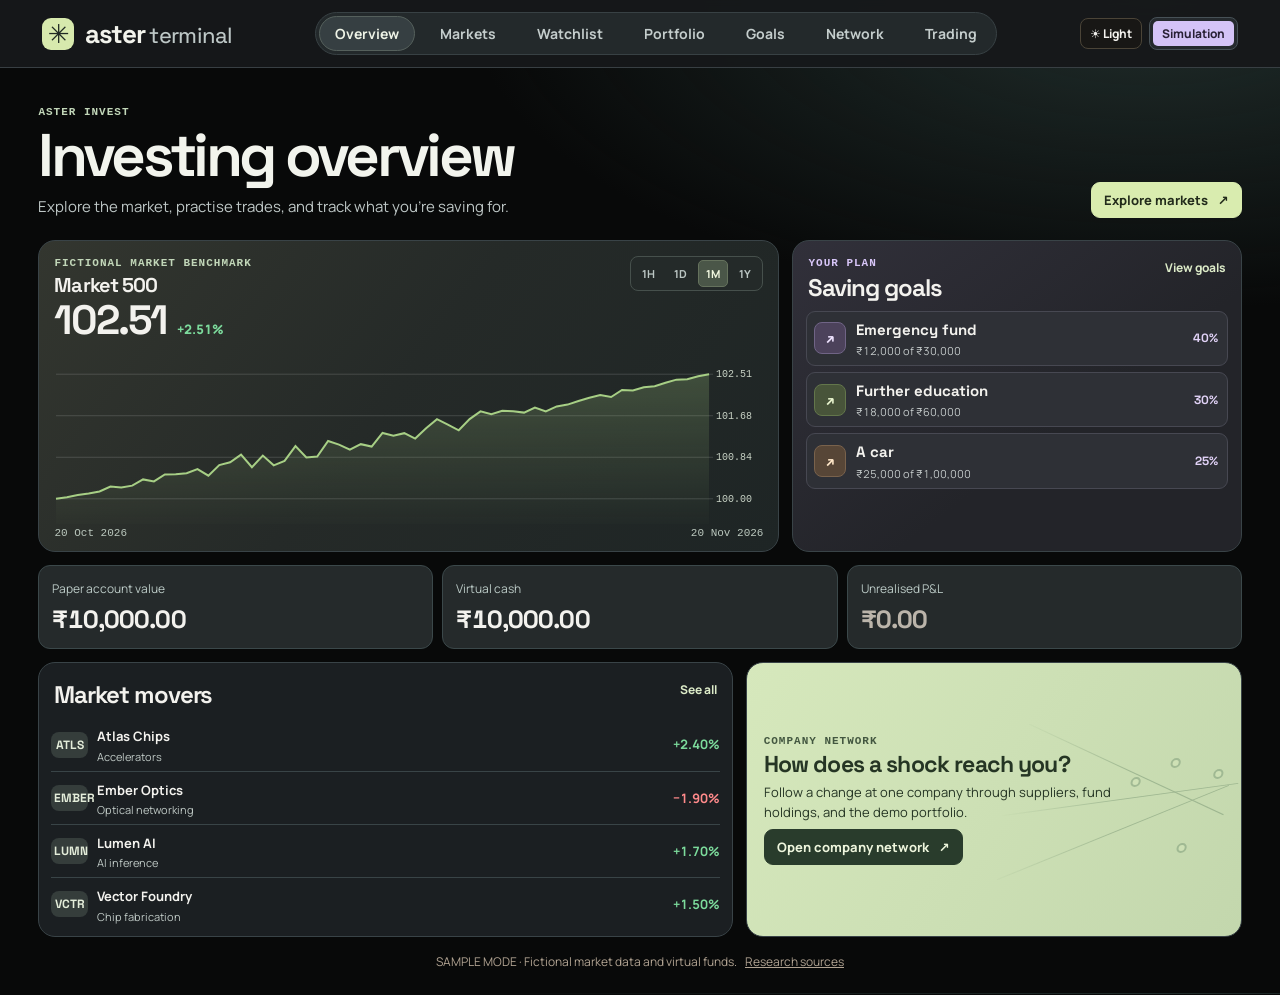
==== index.html @ cfee728d "Publish Aster Terminal workshop submission" ====
<!doctype html>
<html lang="en">
<head>
<meta charset="utf-8">
<meta name="viewport" content="width=device-width, initial-scale=1">
<meta name="theme-color" content="#0a0908">
<meta name="description" content="Explore company and ETF relationships and trace simulated shocks through a portfolio.">
<title>Aster Invest · Investing workspace</title>
<script>try{document.documentElement.dataset.theme=localStorage.getItem('aster:theme')==='light'?'light':'dark'}catch{}</script>
<style>
:root{color-scheme:dark;--bg:#0b100f;--panel:#111816;--line:#27332e;--soft:#a3b2a9;--text:#f1f6ed;--lime:#d1fa8b;--mint:#7cd8b2;--amber:#f1b765;--red:#ff9793;--violet:#bcadfb;--muted:#9da8a0;--radius:18px;--mono:ui-monospace,"SFMono-Regular",Consolas,monospace;--font:Inter,"Segoe UI",system-ui,sans-serif}
*{box-sizing:border-box}body{margin:0;background:radial-gradient(ellipse at 47% 0,#202c21 0%,var(--bg) 44%);color:var(--text);font:16px/1.5 var(--font);min-width:300px}button,input{font:inherit}button{cursor:pointer}button:disabled{cursor:default;opacity:.4}button:focus-visible,a:focus-visible,input:focus-visible,[tabindex]:focus-visible{outline:2px solid var(--lime);outline-offset:3px}button[aria-pressed=true]:focus-visible{outline-offset:2px}a{color:var(--lime)}h1,h2,h3,p{margin:0}button{color:inherit}button,a,input{touch-action:manipulation}[hidden]{display:none!important}.sr-only{position:absolute;width:1px;height:1px;overflow:hidden;clip-path:inset(50%);white-space:nowrap}
.topbar{display:flex;justify-content:space-between;align-items:center;gap:22px;min-height:66px;padding:0 clamp(20px,3.3vw,58px);border-bottom:1px solid var(--line);background:#0a0f0dd9}.brand{color:white;text-decoration:none;display:flex;gap:11px;align-items:center;font-size:22px;letter-spacing:-1px;font-weight:750;white-space:nowrap}.brand-icon{display:grid;place-items:center;width:32px;height:32px;border-radius:9px;background:var(--lime);color:#182817;font:26px/1 var(--font)}.brand-second{font-weight:480;letter-spacing:-.7px;color:#a5b6a8}.topbar nav{display:flex;align-items:stretch;gap:22px;align-self:stretch}.nav{border:0;background:none;color:var(--soft);font-size:14px;font-weight:650;padding:0 3px;border-bottom:2px solid transparent}.nav.active,.nav:hover{color:var(--lime)}.nav.active{border-bottom-color:var(--lime)}.mode{display:flex;align-items:center;gap:7px;background:#1c2b20;color:#b4e5ba;padding:5px 10px;border-radius:6px;border:1px solid #334d36;font:650 12px var(--mono);white-space:nowrap}.mode span{width:6px;height:6px;border-radius:50%;background:#b6ef9b}
main{max-width:1560px;margin:auto;padding:31px clamp(16px,3.3vw,56px) 0}.intro{display:grid;grid-template-columns:minmax(0,1fr) minmax(300px,380px);align-items:end;gap:23px;margin-bottom:24px}.eyebrow{font:650 11px/1.4 var(--mono);letter-spacing:.13em;color:#b5d5a5}.eyebrow-line{display:inline-block;background:var(--lime);width:18px;height:1px;vertical-align:middle;margin-right:8px}h1{font-size:clamp(33px,4vw,56px);line-height:1.06;letter-spacing:-.06em;font-weight:725;margin:7px 0 8px}.lede{color:#b4c0b7;font-size:15px}
.search{position:relative;display:flex;align-items:center;min-height:48px;border:1px solid #435146;border-radius:10px;background:#141e18;padding:0 13px;gap:11px;z-index:8}.search:focus-within{border-color:var(--lime);box-shadow:0 0 0 3px #d1fa8b12}.search-icon{display:block;width:13px;height:13px;border:1.7px solid var(--lime);border-radius:50%;position:relative;flex:none;margin-right:3px}.search-icon:after{content:"";position:absolute;width:6px;height:1.7px;background:var(--lime);transform:rotate(44deg);right:-5px;bottom:-2px}.search input{width:100%;color:var(--text);font-size:15px;background:transparent;border:0;min-width:0;padding:11px 0}.search input:focus{outline:none}.search input::placeholder{color:#acb9b0}.search kbd{border:1px solid #455447;padding:1px 6px;border-radius:4px;color:#b9c6bc;font-size:13px}.search ul{overflow:auto;max-height:355px;list-style:none;padding:5px;margin:0;position:absolute;left:-1px;right:-1px;top:calc(100% + 7px);border:1px solid #435447;border-radius:12px;background:#141e18;box-shadow:0 20px 40px #0009}.search li{display:flex;justify-content:space-between;gap:12px;align-items:center;padding:9px 9px;border-radius:6px;font-size:15px;cursor:pointer}.search li[aria-selected=true],.search li:hover{background:#283a28;color:#e6ffd1}.search li small{color:#b1c0b3;font:12px var(--mono);flex:none}.search li.empty-result{color:var(--soft);cursor:default}
.workspace{display:grid;grid-template-columns:minmax(0,1fr) minmax(310px,340px);align-items:stretch;gap:16px}.panel{background:var(--panel);border:1px solid var(--line);border-radius:var(--radius);min-width:0;overflow:hidden}.map{display:flex;flex-direction:column}.panel-header{display:flex;align-items:center;justify-content:space-between;gap:10px;padding:17px 19px 12px}.panel h2{font-size:20px;letter-spacing:-.035em;line-height:1.2}.panel-header p{font-size:12px;color:var(--soft);margin-top:5px}.btn{border:1px solid #415246;border-radius:8px;padding:9px 13px;font-weight:730;font-size:14px;background:#1e2d22;white-space:nowrap}.btn.secondary{color:#d6e4d7}.btn.secondary:hover,.btn.secondary[aria-pressed=true]{background:#304633;color:var(--lime);border-color:#63814f}.btn.compact{font-size:13px;padding:6px 10px}.btn.primary{background:var(--lime);color:#172511;border-color:var(--lime);box-shadow:0 7px 20px #b5f97413}.btn.primary:hover{background:#e3ffb6}.filters{display:flex;overflow:auto;gap:5px;padding:2px 16px 11px}.filter{flex:none;border:1px solid transparent;background:transparent;color:#b2beb5;border-radius:6px;padding:5px 7px;display:flex;gap:5px;align-items:center;font-size:13px}.filter.active,.filter:hover{background:#233125;border-color:#344739;color:#e9f3e7}.dot{height:7px;width:7px;border-radius:50%;display:inline-block;flex:none}.funding{--edge:#f1bb71}.spend{--edge:#62d7b4}.holding{--edge:#bdabfb}.partner{--edge:#9cabbe}.dot,.legend-dot{background:var(--edge)}
.graph-shell{position:relative;flex:1;min-height:430px;display:flex;flex-direction:column;background:#0a100e;border-top:1px solid #202c23;border-bottom:1px solid #202c23}#graph{overflow:auto;min-height:430px;max-height:480px;flex:1;scrollbar-color:#465b49 #101912;scrollbar-width:thin;background:radial-gradient(ellipse at 51% 49%,#26312480,transparent 72%),radial-gradient(circle,#4b605141 1px,transparent 1px);background-size:100% 100%,18px 18px}#graph:focus-visible{outline-offset:-3px}#stage{position:relative;min-width:100%;isolation:isolate;overflow:hidden}#edges,#nodes,#columns{position:absolute;inset:0;width:100%;height:100%}#edges,#columns{pointer-events:none}.lane{position:absolute;height:calc(100% - 25px);top:12px;transform:translateX(-50%);border-left:1px dashed #53695760}.lane span{position:absolute;left:0;transform:translateX(-50%);white-space:nowrap;padding:4px 7px;background:#0e1812;border:1px solid #314738;border-radius:4px;color:#bfd0c4;font:650 11px var(--mono);letter-spacing:.09em}
.node{position:absolute;transform:translate(-50%,-50%);padding:0;display:flex;flex-direction:column;align-items:center;gap:2px;width:118px;border:0;background:none;color:#d5e0d6;font-size:12px;line-height:1.16;text-align:center;white-space:nowrap;z-index:1}.node-glyph{width:33px;height:33px;display:grid;place-items:center;border:1px solid #729181;border-radius:10px;background:#1b2c25;box-shadow:0 0 0 4px #101814,0 0 14px #9cf8c218;font:780 12px var(--mono);color:#e9f8ed}.node[data-group="0"] .node-glyph{border-color:#927bbd;background:#2b2437;color:#f0dcff}.node[data-group="1"] .node-glyph{border-color:#c59356;background:#38281a;color:#ffdda8}.node[data-group="3"] .node-glyph{border-color:#c9a16e;background:#3d301e;color:#ffe3a7}.node-name{background:#111914eb;border-radius:4px;padding:2px 4px;overflow:hidden;text-overflow:ellipsis;max-width:116px;box-shadow:0 0 8px #0b130fb0}.node:hover,.node.selected{z-index:5;color:#edffd9}.node:hover .node-glyph,.node.selected .node-glyph{background:var(--lime);color:#172411;border-color:#f4ffe0;box-shadow:0 0 0 4px #c6f78c2a,0 0 24px #b0fa67a0}.node.selected .node-name{font-weight:750}.node.dim{opacity:.4}.node.dim:hover,.node.dim:focus-visible{opacity:1}.node.shocked .node-glyph{outline:2px solid #ffcd91;outline-offset:3px;box-shadow:0 0 19px #ffb15e9c}.zoom{position:absolute;bottom:11px;right:10px;display:flex;border:1px solid #3e4d41;background:#152017;border-radius:6px;z-index:6;box-shadow:0 3px 12px #0007}.zoom button{border:0;background:none;color:#e4efe5;font-size:14px;min-width:34px;min-height:34px}.zoom button+button{border-left:1px solid #384a3b}.zoom button:hover{background:#28402c}.map-footer{display:flex;gap:10px;justify-content:space-between;padding:9px 16px;color:#a5b7a8;font-size:12px;min-height:39px}
.inspector{display:flex;flex-direction:column;min-height:553px}.entity{padding:16px 15px 13px;border-bottom:1px solid var(--line)}.entity-top{display:flex;gap:10px;align-items:center}.entity-glyph{display:grid;place-items:center;width:38px;height:38px;border-radius:9px;border:1px solid #5d7352;background:#263725;color:var(--lime);font:750 14px var(--mono);flex:none}.entity small{color:var(--soft);font-size:12px}.entity p{color:#c0cbc0;font-size:13px;line-height:1.45;margin-top:8px}.detail-tabs{display:flex;justify-content:space-between;padding:0 11px;border-bottom:1px solid var(--line);gap:1px}.detail-tabs button{padding:9px 4px;background:none;border:0;border-bottom:2px solid transparent;font-size:13px;font-weight:700;color:#aab9ae;white-space:nowrap}.detail-tabs button:hover,.detail-tabs button[aria-pressed=true]{color:var(--lime);border-bottom-color:var(--lime)}#news-count{display:inline-block;background:#2b382f;padding:1px 4px;border-radius:4px;font:11px var(--mono);color:#d2e7d7}#detail{padding:11px 14px;max-height:340px;min-height:174px;overflow:auto;scrollbar-color:#465b49 transparent;scrollbar-width:thin}.relation-group{margin-bottom:8px}.relation-group h3,.headline-head h3{color:#aebdb1;font:700 10.5px/1.2 var(--mono);letter-spacing:.09em;text-transform:uppercase;margin:1px 0 4px}.relation{background:#19231d;border:1px solid #2f4135;display:flex;align-items:center;text-align:left;gap:7px;width:100%;border-radius:7px;padding:6px 7px;margin-bottom:4px;min-height:38px;color:#e9f2e7}.relation:hover{border-color:#a0c987;background:#223128}.relation .content{flex:1;min-width:0}.relation strong{display:block;font-size:13px;line-height:1.2}.relation small{display:block;color:var(--soft);font-size:11px;line-height:1.4;margin-top:1px}.relation .mark{color:var(--soft);font-size:13px;font-family:var(--mono)}.empty{color:#b3c0b6;font-size:14px;padding:10px 0}.empty.tiny{font-size:11px;padding:2px 0}.headline-head{display:flex;align-items:center;justify-content:space-between;gap:6px;margin:0 0 6px}.headline-head button{background:none;border:0;padding:0;font-size:12px;color:var(--lime)}.headlines{padding:10px 14px 12px;border-top:1px solid var(--line);margin-top:auto}.news-row{display:block;text-align:left;width:100%;border:1px solid #314137;background:#18221c;border-radius:8px;padding:7px 8px;margin:0 0 5px;font-size:13px;font-weight:670;line-height:1.3}.news-row:hover{border-color:currentColor;background:#233125}.news-row .news-meta{display:block;font-weight:500;color:#abbab0;font:11px/1.2 var(--mono);margin-top:4px}.up{color:var(--mint)}.down{color:var(--red)}.flat{color:#b5beb8}.news-legend{font:11px/1.4 var(--mono);margin:1px 0 8px;display:flex;flex-wrap:wrap;gap:8px}.performance-meta{display:flex;justify-content:space-between;align-items:center;gap:9px;margin:7px 0}.price-num{font:700 24px/1.2 var(--mono)}.periods{display:flex;gap:4px;flex-wrap:wrap}.periods button{padding:4px 6px;font:600 12px var(--mono);border:1px solid #35483a;border-radius:4px;background:#17231b}.periods button[aria-pressed=true]{color:var(--lime);border-color:#78945d;background:#273925}.mini-chart{width:100%;height:104px;display:block;background:linear-gradient(#13221a,#111815);border:1px solid var(--line);border-radius:6px}.odds{margin-top:10px}.odds-bar{margin-top:6px;height:6px;background:#34433a;border-radius:5px;display:flex;overflow:hidden}.odds-bar span:nth-child(1){background:#7cd8b2}.odds-bar span:nth-child(2){background:#a4ada7}.odds-bar span:nth-child(3){background:#ff9793}.odds-label{display:flex;gap:8px;justify-content:space-between;font:11px var(--mono);margin-top:4px}.performance-notice{color:#aebdb1;font-size:11px;margin-top:6px}
.scenario{margin-top:16px;padding:15px 17px;background:linear-gradient(115deg,#17271c 0,#111a15 60%)}.scenario-head{display:flex;align-items:center;gap:12px}.scenario-icon{background:#29402b;color:var(--lime);border:1px solid #435e43;border-radius:9px;display:grid;place-items:center;width:37px;height:37px;font-size:25px;flex:none}.scenario .eyebrow{font-size:10px}.scenario h2{margin-top:3px}.scenario p:not(.eyebrow){font-size:13px;color:#b3c3b6;margin-top:3px}.scenario-head .btn{margin-left:auto}.shock-results{padding-top:12px;border-top:1px solid #3b4e40;margin-top:13px;display:grid;grid-template-columns:minmax(0,1fr) minmax(190px,.5fr);gap:16px}.shock-list{list-style:none;margin:8px 0 0;padding:0}.shock-list li{display:flex;justify-content:space-between;gap:14px;border-bottom:1px solid #334239;padding:5px 0;font-size:14px}.shock-list strong,.loss-total{color:var(--red);font-family:var(--mono)}.loss-total{font-size:clamp(26px,4vw,42px);font-weight:750;letter-spacing:-.06em}.scenario .path-label{color:#ffcf9a}.bottom{text-align:center;color:#a1afa5;font-size:12px;padding:16px 0 22px}
dialog{max-width:min(94vw,550px);width:100%;max-height:85vh;background:#141e18;border:1px solid #4d6251;border-radius:16px;padding:0;color:var(--text);box-shadow:0 20px 70px #000b}dialog::backdrop{background:#070b0acc;backdrop-filter:blur(3px)}.dialog-body{padding:23px;position:relative}.dialog-body h2{margin:7px 25px 8px 0;font-size:25px;line-height:1.18;letter-spacing:-.04em}.dialog-copy{color:#bcc9bd;margin-top:9px}.close{position:absolute;right:11px;top:9px;border:1px solid #3d5545;border-radius:6px;background:#23352a;width:35px;height:35px;line-height:1;font-size:23px}.close:hover{background:#38543e}.impacts{border-top:1px solid #3a4d3f;margin-top:13px;padding-top:8px}.impact-row{display:grid;grid-template-columns:auto minmax(0,1fr);gap:3px 10px;padding:7px 0;border-bottom:1px solid #354438}.impact-row strong{font-size:14px}.impact-row p{grid-column:1/-1;color:#c2cdc2;font-size:14px}.impact-tag{font-size:12px;font-weight:750;border:1px solid currentColor;padding:2px 6px;border-radius:5px;align-self:start}.evidence-list{margin-top:14px}.evidence-list a{display:block;font-size:15px;border-top:1px solid #354738;padding:8px 0}.evidence-list small{display:block;color:#b7c5b9;font-size:12px}
@media(max-width:1050px){.workspace{grid-template-columns:minmax(0,1fr) minmax(275px,300px)}}
@media(max-width:780px){main{padding-top:22px}.workspace{grid-template-columns:1fr}.intro{grid-template-columns:1fr;gap:13px;margin-bottom:15px}.inspector{min-height:0}.panel-header{padding:15px 12px 9px}.filters{padding-left:9px}.graph-shell,#graph{min-height:396px}#graph{max-height:430px}#detail{max-height:none;min-height:0}.map-footer{padding:8px 10px}.map-hint{max-width:220px}.headlines{margin-top:0}}
@media(max-width:480px){.topbar{padding:0 12px;min-height:56px;gap:8px;flex-wrap:wrap}.brand{font-size:20px}.brand-second{display:none}.brand-icon{width:27px;height:27px;font-size:21px}.topbar nav{gap:10px;align-items:stretch}.nav{font-size:12px;padding:0 0;min-height:54px}.mode{font-size:10px;padding:4px 5px}.scenario-head{flex-wrap:wrap}.scenario-head .btn{margin-left:49px}.shock-results{grid-template-columns:1fr}.search input{font-size:16px}.entity p{font-size:14px}}
@media(prefers-reduced-motion:reduce){*{scroll-behavior:auto!important}}
/* Trading workspace */
:root{--panel:#101816;--bg:#0a100e;--line:#2a3730}button,a{-webkit-tap-highlight-color:transparent}main{padding-top:18px}.topbar{background:#0d1510;position:relative;z-index:10}.brand-icon{background:linear-gradient(145deg,#e1ffa0,#aceb69);box-shadow:0 0 18px #aceb6929}.mode-switch{display:flex;align-items:center;border:1px solid #405348;background:#131e16;border-radius:8px;padding:3px;gap:2px}.mode-switch a{color:#b8c7bb;text-decoration:none;display:block;padding:4px 9px;border-radius:5px;font-weight:700;font-size:13px}.mode-switch a[aria-current=true]{color:#172311;background:var(--lime)}.ticker-strip{display:flex;gap:6px;overflow:auto;scrollbar-width:thin;margin-bottom:20px;padding-bottom:3px}.quote-tile{display:flex;align-items:center;gap:10px;border-radius:8px;border:1px solid #304338;background:#141d17;min-height:39px;padding:6px 10px;white-space:nowrap;flex:none;font:650 13px var(--mono)}.quote-tile:hover{border-color:var(--lime)}.quote-tile small{font-size:11px;color:var(--soft)}.quote-tile[aria-pressed=true]{border-color:#7f9d65;color:var(--lime);background:#243624}.intro{margin-bottom:13px}.statusbar{padding:8px 11px;font-size:13px;border:1px solid #35483b;border-radius:8px;background:#142119;margin-bottom:12px;color:#bbc9bf}.statusbar[data-state="live"]{border-color:#42664b;color:#c7ebd2}.statusbar[data-state="unavailable"]{border-color:#5e4e30;color:#e5cf9f;background:#261e15}.statusbar[data-state="sample"]{border-color:#4f456a;color:#e0d6ff;background:#201c2e}.detail-tabs button{font-size:12px;padding-left:2px;padding-right:2px}.live-entity-quote{font:750 13px var(--mono);color:var(--lime);margin-left:auto;white-space:nowrap}.rel-wrap{display:flex;gap:4px;align-items:stretch}.rel-wrap .relation{min-width:0}.rel-source{display:grid;place-items:center;border:1px solid #354b41;border-radius:7px;color:#b8dfb0;text-decoration:none;padding:0 5px;font-size:11px;margin-bottom:4px}.wallet{margin-top:16px;padding:16px 18px;scroll-margin-top:15px}.wallet-header{display:flex;justify-content:space-between;gap:12px;align-items:flex-start}.wallet-sub{margin-top:4px;color:var(--soft);font-size:13px}.wallet-cash{text-align:right;font:750 clamp(19px,3vw,31px)/1.15 var(--mono);color:var(--lime);letter-spacing:-.05em}.wallet-cash small{display:block;font:12px var(--font);color:var(--soft);margin-top:3px;letter-spacing:0}.positions-wrap{overflow:auto;margin-top:14px}.wallet-table{width:100%;border-collapse:collapse;text-align:left;white-space:nowrap}.wallet-table th,.wallet-table td{padding:7px 9px;border-bottom:1px solid #304036;font-size:13px}.wallet-table th{font-weight:600;color:var(--soft)}.wallet-table td.num{font-family:var(--mono)}.wallet-table button{border:0;background:none;padding:0;text-decoration:underline;color:var(--lime);font-size:13px}.wallet details{margin-top:14px}.wallet summary{color:#c6d8c8;cursor:pointer;font-size:14px;font-weight:650}.ticket{font-size:14px}.ticket-label{font-weight:710;margin:6px 0}.ticket label{display:flex;justify-content:space-between;align-items:center;gap:6px;margin-top:9px}.ticket input,.ticket select{max-width:125px;border:1px solid #3d5345;border-radius:6px;background:#111b15;padding:5px 7px;color:var(--text)}.ticket .btn{margin-top:9px;width:100%}.ticket-preview{padding:7px 8px;background:#17241b;border:1px solid #304536;border-radius:7px;margin-top:9px;color:#c2d5c6;font-size:13px}.ticket-status{color:#dfc88c;margin-top:5px;font-size:12px}.ticket-status.result{color:var(--mint)}.trade-quote{display:flex;gap:7px;flex-wrap:wrap;font-family:var(--mono);font-size:12px}.trade-quote span{background:#263931;border-radius:5px;padding:3px 7px}.chart-legend{display:flex;justify-content:space-between;margin:4px 0;color:#adccb6;font:11px var(--mono)}.chart-legend .spy{color:#c9b7ff}.watch-button{border:1px solid #3a5243;padding:4px 7px;border-radius:6px;color:var(--lime);font-size:11px;background:#18251c;margin-top:7px}.node-popover{position:fixed;width:min(390px,calc(100vw - 24px));max-height:min(72vh,600px);overflow:auto;z-index:20;padding:15px 15px 12px;border:1px solid #668450;border-top:3px solid #c8f485;border-radius:12px;background:#142118f7;box-shadow:0 16px 65px #000d,0 0 0 1px #111b13;backdrop-filter:blur(10px)}.node-popover h2{font-size:21px;line-height:1.15;letter-spacing:-.04em;margin:2px 30px 0 0}.node-popover .close{width:29px;height:29px;font-size:20px}.node-popover .node-type{color:#bcd1be;font:12px var(--mono);margin-top:5px}.node-popover .pop-summary{font-size:13px;color:#c8d6ca;margin-top:8px}.node-popover dl{margin:9px 0;display:grid;gap:4px;border-top:1px solid #415743;border-bottom:1px solid #415743;padding:7px 0}.node-popover dl div{display:flex;justify-content:space-between;gap:9px;font-size:13px}.node-popover dt{color:#b1c6b7}.node-popover dd{margin:0;font:650 13px var(--mono);text-align:right}.node-popover .pop-news{font-size:12px;font-weight:690;line-height:1.3;border:0;background:none;padding:1px 0;text-align:left}.pop-actions{display:flex;gap:7px;flex-wrap:wrap;margin-top:8px}.node[aria-expanded=true] .node-glyph{outline:1px solid var(--lime);outline-offset:4px}
@media (max-width:780px){.node-popover{left:12px!important;bottom:12px;top:auto!important;width:calc(100vw - 24px);max-height:64vh}.intro{gap:12px}.wallet{padding:13px}.nav{min-height:57px}}
@media (max-width:480px){.mode-switch a{font-size:11px;padding:4px 5px}.ticker-strip{margin-bottom:13px}.nav{min-height:53px}.ticker-strip .quote-tile{gap:6px}.topbar nav{gap:8px}.wallet-header{gap:7px}}
/* Near-black and midnight blue with cool blue selection accents. */
:root {
  --bg: #05070b;
  --panel: #0c111a;
  --line: #232d3c;
  --soft: #a3aec0;
  --text: #edf3fc;
  --lime: #a8cef8;
  --mint: #7ee0a8;
  --red: #ff8999;
  --muted: #a3aabd;
}
body { background: radial-gradient(ellipse at 73% 0%, #14233b 0%, #0b111e 27%, transparent 61%), #05070b; font-feature-settings: "tnum"; }
main { max-width: 1580px; }
.topbar { background: #080c13; border-color: #253041; }
.brand-icon { background: linear-gradient(150deg,#c8dfff,#7fa4e1); color: #10192a; box-shadow: 0 0 18px #86adf22b; }
.brand-second, .lede { color: #a6b2c6; }
.topbar nav { gap: 9px; align-self: center; padding: 3px; background: #0d1521; border: 1px solid #25354b; border-radius: 24px; }
.nav { min-height: unset; padding: 6px 12px; border: 1px solid transparent; border-radius: 21px; font-size: 13px; color: #b7c5d7; }
.nav.active { background: #172842; border-color: #3b577e; color: #e8f2ff; }
.mode-switch { background: #0e1725; border-color: #2a3e57; }
.mode-switch a[aria-current=true] { background: #accbf6; color: #121e32; }
.eyebrow { color: #92a8cf; }
.account-metrics { display: grid; grid-template-columns: 1.22fr repeat(3,1fr); gap: 10px; margin: 0 0 20px; }
.metric { min-width: 0; padding: 12px 14px; border-radius: 12px; background: linear-gradient(145deg,#121e2c,#0b111a 82%); border: 1px solid #263549; }
.metric.highlight { background: radial-gradient(at 97% 12%,#4e78c045,transparent 72%),linear-gradient(130deg,#182b49,#111b2b); border-color: #3d5882; }
.metric span { display: block; font-size: 12px; font-weight: 620; color: #c8d2e1; }
.metric strong { display: block; font: 750 clamp(17px,2.3vw,27px)/1.2 var(--mono); letter-spacing: -.05em; margin-top: 4px; }
.ticker-strip { gap: 7px; }
.ticker-title { font: 700 11px var(--mono); align-self: center; color: #96a6bd; letter-spacing: .09em; padding-right: 4px; }
.quote-tile { background: #0f1723; border-color: #2a384a; }
.quote-tile[aria-pressed=true] { border-color: #4a6c9d; background: #1c2b43; color: #e1efff; }
.quote-tile:hover, .filter:hover { border-color: #547aa8; }
.search { background: #101925; border-color: #334762; }
.search:focus-within { border-color: #729acf; box-shadow: 0 0 0 3px #86b6fe22; }
.search ul { background: #121d2c; border-color: #3b5071; }
.search li[aria-selected=true], .search li:hover { background: #1b2f49; color: #f0f6ff; }
.search kbd { border-color: #344861; color: #bdcbde; }
.panel { box-shadow: 0 12px 34px #0006, inset 0 1px #ffffff04; }
.map .panel-header { background: linear-gradient(120deg,#132034,#0c111a 75%); }
.filter.active, .filter:hover { background: #1a2a40; border-color: #344a68; color: #e5effe; }
.graph-shell { background: #080e17; border-color: #243249; }
#graph { background: radial-gradient(ellipse at 57% 44%,#223d685c,transparent 73%),radial-gradient(circle,#4f66824d 1px,transparent 1px),#080f19; background-size: 100% 100%,18px 18px; scrollbar-color: #435574 #101824; }
.lane { border-color: #5476a05c; }
.lane span { background: #101b29; border-color: #314863; color: #bac9df; }
.node-glyph, .node[data-group] .node-glyph { background: #172738; border-color: #506c8b; box-shadow: 0 0 0 4px #0c111a,0 0 12px #7dacdf26; color: #e0eeff; }
.node-name { background: #101923ee; color: #d6e4f5; box-shadow: 0 0 6px #050a11b0; }
.node[data-group]:hover .node-glyph, .node[data-group].selected .node-glyph { background: #afd2ff; color: #0b1b33; border-color: #e0eeff; box-shadow: 0 0 0 4px #8ebafb35,0 0 20px #68a0ef80; }
.zoom, .btn.secondary { background: #142132; border-color: #344963; }
.zoom button+button { border-color: #31435b; }
.zoom button:hover, .btn.secondary:hover, .btn.secondary[aria-pressed=true] { background: #2a384a; color: #edf5ff; border-color: #53749e; }
.btn.primary { background: linear-gradient(135deg,#bbdcff,#85ade6); border-color: #a2c5f5; color: #111d34; box-shadow: 0 5px 16px #689ee833; }
.btn.primary:hover { background: #cce5ff; }
.entity { background: radial-gradient(at 92% 7%,#345e9355,transparent 80%),#101b2a; }
.entity-glyph, .scenario-icon { background: #1b2e47; color: #c8e0ff; border-color: #395983; }
.entity small, .entity p, .map-footer, .wallet-sub, .dialog-copy, .scenario p:not(.eyebrow) { color: #b2c0d3; }
.live-entity-quote, .wallet-cash { color: #d9e9ff; }
.detail-tabs button[aria-pressed=true] { color: #d0e7ff; border-color: #82afe9; }
.detail-tabs button { color: #b5c3d7; }
#news-count { background: #263a55; color: #cadbf5; }
#detail { scrollbar-color: #47607d #121d2c; }
.relation, .news-row { background: #141f2d; border-color: #2c3d52; }
.relation:hover, .news-row:hover { background: #1c2c41; border-color: #4c6c95; }
.rel-source { color: #b4d5ff; border-color: #394d66; }
.relation small, .news-meta, .performance-notice { color: #aabbd1!important; }
.statusbar { background: #101925; border-color: #29394e; color: #cfdbed; display: flex; align-items: center; justify-content: space-between; gap: 8px; flex-wrap: wrap; }
.statusbar[data-state=live], .statusbar[data-state=sample] { background: #132137; border-color: #2e4563; color: #c5d9f5; }
.replay-actions { display: flex; gap: 6px; align-items: center; font-family: var(--mono); font-size: 11px; }
.replay-actions button { background: #1a2a40; border: 1px solid #334762; border-radius: 5px; padding: 3px 6px; font-size: 11px; }
.replay-actions button:hover { background: #253b58; }
.wallet { background: linear-gradient(135deg,#132133,#101925 62%); }
.wallet-table td, .wallet-table th { border-color: #29394e; }
.wallet-table thead { background: #1a2a40; }
.wallet-summary, .wallet summary { color: #cbdaf1; }
.ticket input, .ticket select, .ticket-preview, .trade-quote span, .periods button, .watch-button { background: #162337; border-color: #344d6a; color: #dceaff; }
.periods button[aria-pressed=true] { background: #233855; border-color: #577aa5; color: #e6f2ff; }
.mini-chart { background: linear-gradient(#121e2c,#0c1520); border-color: #2b405a; }
.odds-bar { background: #26374c; }
.odds-bar span:nth-child(1) { background: var(--mint); }
.odds-bar span:nth-child(2) { background: #9594a0; }
.odds-bar span:nth-child(3) { background: var(--red); }
.up, .ticket-status.result { color: var(--mint)!important; }
.up.intense { color: #a6f9c4!important; font-weight: 780; }
.down { color: var(--red)!important; }
.down.intense { color: #ff667f!important; font-weight: 780; }
.flat { color: #bdbcc5!important; }
.scenario { background: linear-gradient(115deg,#14263d,#101b29 66%); }
.scenario .path-label { color: #f1c69f!important; }
.shock-results, .shock-list li { border-color: #2c4059; }
.node-popover, dialog { background: #111d2cf6; border-color: #46678b; }
.node-popover { border-top-color: #8cb8f1; width: min(420px,calc(100vw - 24px)); max-height: min(78vh,660px); }
.node-popover dl, .impacts, .impact-row, .evidence-list a { border-color: #2f4663; }
.node-popover .node-type, .node-popover .pop-summary, .node-popover dt, .impact-row p { color: #b9c9db; }
.close { background: #203149; border-color: #3c5778; }
.close:hover { background: #2b4667; }
.bottom { color: #9eafc6; }
.spend { --edge: #7eb8df; }
.profile-section { padding: 0 0 10px; margin: 0 0 11px; border-bottom: 1px solid #283a4f; }
.profile-section:last-child { border-bottom: 0; margin-bottom: 0; }
.profile-section h3, .peek-links h3 { margin-bottom: 6px; color: #a9bfdb; font: 700 11px/1.25 var(--mono); letter-spacing: .075em; text-transform: uppercase; }
.profile-section p { color: #bbcbe1; font-size: 13px; }
.profile-facts { display: grid; grid-template-columns: 1fr 1fr; gap: 5px; margin: 0; }
.profile-facts div { border: 1px solid #2e425c; border-radius: 7px; padding: 5px 7px; background: #121e2c; min-width: 0; }
.profile-facts dt { color: #a3b5cb; font-size: 11px; }
.profile-facts dd { margin: 2px 0 0; color: #dfedff; font-size: 13px; overflow-wrap: anywhere; }
.profile-note { margin-top: 6px; }
.peek-links { margin-top: 11px; }
.peek-links .relation { min-height: 36px; }
.peek-links .relation small { margin-top: 2px; }
.node-popover .pop-actions { margin-top: 10px; }
.detail-tabs { gap: 5px; overflow-x: auto; scrollbar-width: thin; }
.detail-tabs button { flex: 1; }
@media (max-width:780px) {
  .account-metrics { grid-template-columns: repeat(2,minmax(0,1fr)); margin-bottom: 14px; }
  .metric { padding: 9px 10px; }
  .map .panel-header { padding-top: 12px; }
  .node-popover { width: calc(100vw - 24px); max-height: min(68dvh,660px); }
}
@media (max-width:480px) {
  .topbar { gap: 7px; }
  .topbar nav { gap: 0; padding: 2px; }
  .nav { padding: 5px 6px; font-size: 11px; min-height: unset; }
  .brand-icon { width: 26px; height: 26px; }
  .brand { gap: 5px; font-size: 17px; }
  .ticker-title { display: none; }
  .account-metrics { gap: 6px; }
  .detail-tabs { padding: 0 6px; }
  .detail-tabs button { font-size: 11px; }
  .topbar .mode-switch a { font-size: 10px; }
}

/* Trading workspace */
.map-actions { display:flex; gap:6px; flex-wrap:wrap; justify-content:flex-end; }
#edge-pulse { position:absolute; inset:0; width:100%; height:100%; pointer-events:none; }
#graph {
  background:radial-gradient(ellipse at 49% 53%,#6d3c1928,transparent 60%),
    radial-gradient(ellipse at 92% 15%,#26436c45,transparent 55%),
    radial-gradient(circle,#5b6d873b 1px,transparent 1px),#080d16;
  background-size:100% 100%,100% 100%,17px 17px;
}
.desk-intro { display:flex; gap:16px; align-items:flex-end; justify-content:space-between; margin:8px 0 17px; }
.desk-intro h1 { font-size:clamp(30px,3.3vw,48px); }
.desk-layout {
  display:grid; grid-template-columns:minmax(170px,.8fr) minmax(0,2.4fr) minmax(205px,.95fr);
  align-items:start; gap:12px;
}
.desk-centre { display:grid; gap:12px; min-width:0; }
.desk-panel-head {
  display:flex; justify-content:space-between; gap:9px; align-items:flex-start;
  padding:14px 13px 12px; border-bottom:1px solid #273447;
  background:linear-gradient(135deg,#13233b,#101823 74%);
}
.desk-panel-head h2 { font-size:17px; letter-spacing:-.025em; }
.desk-meta { color:#a8b7cd; font-size:11.5px; line-height:1.35; margin-top:4px; }
.desk-label { border:1px solid #304661; border-radius:5px; padding:4px 5px; font:650 9px var(--mono); color:#bfd7f4; }
.desk-watch-controls { padding:9px 9px 6px; border-bottom:1px solid #243246; }
.desk-field {
  min-width:0; max-width:100%; width:100%; background:#0a111d; color:#e6efff;
  border:1px solid #324960; border-radius:6px; font:13px var(--font); padding:6px 7px;
  color-scheme:dark;
}
.desk-field::placeholder { color:#9caac0; }
.desk-pills { display:flex; gap:4px; margin-top:7px; }
.desk-pills button { background:#121b2a; color:#b7c6db; border:1px solid #2b3c54; border-radius:5px; padding:3px 6px; font-size:11px; white-space:nowrap; }
.desk-pills button[aria-pressed=true] { background:#1d3556; color:#dcecff; border-color:#496b91; }
.desk-instruments,.desk-orders-list { overflow:auto; max-height:460px; scrollbar-width:thin; scrollbar-color:#466079 #111925; }
.desk-symbol { display:grid; grid-template-columns:minmax(0,1fr) auto auto; align-items:center; gap:5px; padding:7px 8px; border-bottom:1px solid #253347; }
.desk-symbol:last-child { border-bottom:0; }
.desk-symbol-name { min-width:0; border:0; background:none; text-align:left; padding:0; line-height:1.3; }
.desk-symbol-name:hover strong { color:#a9d1ff; }
.desk-symbol-name strong { font:700 12px var(--mono); }
.desk-symbol-name small,.desk-quote small,.desk-order small { display:block; color:#a2b1c7; font-size:10px; line-height:1.35; overflow:hidden; white-space:nowrap; text-overflow:ellipsis; }
.desk-quote { text-align:right; font:650 11.5px var(--mono); white-space:nowrap; }
.desk-add,.desk-remove { border:1px solid #3b567b; background:#192b45; color:#c4ddff; border-radius:5px; width:25px; height:26px; line-height:1; }
.desk-add:hover,.desk-remove:hover { background:#2d486d; }
.desk-empty { padding:12px; font-size:13px; color:#aebdd3; line-height:1.5; }
.desk-table-scroll { overflow:auto; scrollbar-width:thin; }
.desk-table { width:100%; text-align:left; border-collapse:collapse; white-space:nowrap; }
.desk-table th,.desk-table td { border-bottom:1px solid #273347; padding:7px 9px; font-size:12px; }
.desk-table th { background:#131e30; color:#afc2db; font-weight:600; }
.desk-table td { font:12px var(--mono); }
.desk-table tbody tr:last-child td { border-bottom:0; }
.desk-symbol-label { color:#e8f2ff; font-weight:700!important; }
.desk-link { border:0; background:none; color:#abd2ff; text-decoration:underline; text-underline-offset:2px; padding:3px 0; font-size:11.5px; }
.desk-link:hover { color:#d5ebff; }
.desk-pnl { align-self:center; font:700 12px var(--mono); text-align:right; }
.desk-mark-note { padding:5px 9px; }
.basket-rows { overflow:auto; min-height:52px; padding:0 10px; scrollbar-width:thin; }
.basket-table-head,.basket-leg { min-width:350px; display:grid; grid-template-columns:minmax(61px,1fr) minmax(55px,.8fr) minmax(68px,.9fr) minmax(85px,1.15fr) 27px; gap:6px; align-items:center; }
.basket-table-head { color:#abbcd5; font-size:11px; padding:7px 0 4px; }
.basket-leg { padding:5px 0; border-bottom:1px solid #26354b; min-height:45px; }
.basket-leg:last-child { border-bottom:0; }
.basket-leg .desk-field { font:12px var(--mono); }
.basket-qty small,.basket-price small { display:block; font-size:10px; color:#aabbd2; }
.basket-price { font:12px/1.25 var(--mono); }
.basket-price strong { font-weight:650; }
.basket-settings,.basket-actions { display:flex; align-items:center; justify-content:space-between; gap:7px; padding:9px 11px; }
.basket-settings { border-top:1px solid #26364b; }
.basket-settings label { display:flex; gap:6px; align-items:center; color:#b6c5db; font-size:12px; }
.basket-settings input { width:58px; }
.basket-totals { display:grid; grid-template-columns:repeat(4,minmax(0,1fr)); gap:5px; padding:0 10px 5px; }
.basket-totals div { border:1px solid #2d4260; background:#131e30; padding:6px; border-radius:6px; overflow-wrap:anywhere; }
.basket-totals span,.basket-totals strong { display:block; }
.basket-totals span { color:#acbfd9; font-size:11px; }
.basket-totals strong { font:700 12px var(--mono); margin-top:2px; }
.basket-feedback { color:#f0c28a; padding:0 11px; font-size:12px; }
.basket-actions p { color:#a5b4ca; font-size:11px; max-width:340px; }
.desk-order { border:0; border-bottom:1px solid #27364b; background:#111b2b; display:block; width:100%; text-align:left; padding:8px 9px; }
.desk-order:hover { background:#1a2b43; }
.desk-order-line { display:flex; justify-content:space-between; align-items:center; gap:5px; font-size:12px; }
.fill-chip { border-radius:4px; border:1px solid #3c5c7d; background:#20354f; color:#cee5ff; padding:1px 3px; font:600 9px var(--mono); flex:none; }
.desk-order-detail { display:block; font-size:11px; color:#b7c9df; margin:2px 0; }
.desk-dialog { max-width:min(95vw,620px); }
.desk-dialog .desk-table-scroll { margin:10px 0; }
.basket-message { color:#f0c28a; font-size:13px; margin:9px 0; }
.dialog-actions { display:flex; justify-content:flex-end; flex-wrap:wrap; gap:7px; margin-top:12px; }
#position-edit label { display:block; font-size:13px; margin-top:10px; }
#position-target { max-width:180px; margin-top:3px; }
@media(max-width:1060px) {
  .desk-layout { grid-template-columns:minmax(174px,.7fr) minmax(0,2fr); }
  .desk-orders { grid-column:1/-1; }
}
@media(max-width:700px) {
  .desk-layout { grid-template-columns:1fr; }
  .desk-centre { order:-1; }
  .desk-instruments,.desk-orders-list { max-height:260px; }
  .desk-intro { flex-wrap:wrap; }
  .basket-totals { grid-template-columns:repeat(2,minmax(0,1fr)); }
}
@media(max-width:450px) {
  .topbar { display:grid; grid-template-columns:1fr auto; padding:8px 12px 7px; }
  .workspace-nav { grid-row:2; grid-column:1/-1; justify-content:space-between; padding:1px 2px!important; }
  .workspace-nav .nav { flex:1; }
  .mode-switch { justify-self:end; }
  .basket-actions { align-items:flex-end; }
}

.desk-right { display:grid; gap:12px; min-width:0; }
.desk-chart-tools { display:flex; justify-content:space-between; gap:8px; align-items:center; padding:9px 12px; }
.desk-cursor { font:11px var(--mono); color:#afd1fa; overflow-wrap:anywhere; text-align:right; }
.desk-price-area { position:relative; height:218px; background:radial-gradient(ellipse at 60% 30%,#152b4961,transparent 76%),#0a111d; margin:0 11px; border:1px solid #2b3e55; border-radius:7px; }
#desk-chart-canvas,#desk-chart-markers { position:absolute; width:100%; height:100%; inset:0; }
#desk-chart-markers { pointer-events:none; }
.event-marker { pointer-events:auto; position:absolute; transform:translate(-50%,-50%); border:2px solid #0f1522; border-radius:50%; width:13px; height:13px; padding:0; background:currentColor; box-shadow:0 0 0 1px currentColor; }
#desk-chart-message { position:absolute; top:42%; width:100%; text-align:center; color:#b7c7dc; font-size:13px; padding:0 10px; }
.desk-chart-time { display:flex; justify-content:space-between; gap:10px; padding:5px 13px; font:10px var(--mono); color:#8ca5c6; }
.desk-chart-links { display:flex; flex-wrap:wrap; gap:4px; padding:4px 11px 9px; }
.desk-chart-link { background:#142237; border:1px solid #2f4a6b; border-radius:5px; padding:4px 6px; color:#c4dcfa; font-size:11px; display:flex; align-items:center; gap:5px; }
.desk-chart-link:hover { background:#203553; }
.timeline-story strong { font-size:12px; line-height:1.4; display:block; margin-top:3px; }
.desk-news .desk-orders-list { max-height:250px; }
@media(max-width:1060px) {.desk-right {grid-column:1/-1;grid-template-columns:1fr 1fr;} .desk-orders {grid-column:auto;}}
@media(max-width:700px) {.desk-right {grid-template-columns:1fr;}}

.research-dialog { max-width:min(94vw,970px); }
.research-tabs { display:flex; flex-wrap:wrap; gap:5px; border-bottom:1px solid #2b405b; padding:9px 0; margin-bottom:10px; }
.research-tabs button { background:#152239; border:1px solid #294364; border-radius:5px; font-size:12px; padding:4px 8px; color:#bfd2ea; }
.research-tabs button[aria-pressed=true] { background:#244469; border-color:#6089bd; color:#ecf5ff; }
.research-facts { grid-template-columns:repeat(auto-fit,minmax(150px,1fr)); margin-top:8px; }
.research-block { margin-top:12px; }
.research-block h3 { font-size:14px; margin-bottom:6px; }
.research-news-grid { display:grid; grid-template-columns:1fr 1fr; gap:9px; }
.research-news-card { border:1px solid #2f4560; border-radius:7px; padding:9px; background:#101b2c; }
.research-news-card button { background:none; border:0; padding:0; width:100%; text-align:left; font-size:14px; font-weight:680; margin:5px 0; }
.research-news-card small { color:#abbfd9; font-size:11px; }
.research-news-card p { color:#b6c8dd; font-size:12px; margin:3px 0 8px; }
.research-docs { list-style:none; padding:0; }
.research-docs li { border-bottom:1px solid #2c3d54; padding:5px 0; }
@media(max-width:560px) {.research-news-grid {grid-template-columns:1fr;}}

.portfolio-controls { display:flex; flex-wrap:wrap; gap:6px; align-items:center; margin-top:12px; }
.portfolio-controls label { font-size:12px; color:#b8c9e0; }
.portfolio-controls .desk-field { width:auto; min-width:100px; }
.portfolio-controls input { width:min(235px,100%)!important; }
.portfolio-metrics { display:grid; grid-template-columns:repeat(4,1fr); gap:6px; margin:9px 0 5px; }
.portfolio-metrics .metric { padding:8px 10px; }
.portfolio-metrics .metric strong { font-size:17px; }
.portfolio-notice { padding:6px 8px; border:1px solid #425b7c; background:#182a43; color:#d0e5ff; border-radius:6px; margin-top:7px; font-size:13px; }
.portfolio-receipts { display:grid; grid-template-columns:repeat(auto-fit,minmax(225px,1fr)); gap:6px; }
.portfolio-receipts .desk-order { border:1px solid #2f4560; border-radius:6px; }
.allocation-list { display:grid; gap:6px; max-width:750px; }
.allocation-list>div { display:grid; grid-template-columns:minmax(48px,80px) minmax(35px,1fr) 48px minmax(64px,105px); gap:7px; align-items:center; font:12px var(--mono); }
.allocation-track { background:#172538; height:8px; border-radius:5px; overflow:hidden; }
.allocation-track i { display:block; height:100%; background:linear-gradient(90deg,#537bad,#a6caff); border-radius:5px; }
.alert-form label { display:block; font-size:12px; color:#c5d8f2; margin:7px 0 2px; }
#account-form .desk-field { margin-top:5px; }
@media(max-width:700px) {.portfolio-metrics {grid-template-columns:repeat(2,minmax(0,1fr));}}

/* Aster visual system: oxide, brass, and clean numerical typography. */
@font-face {
  font-family: "Aster UI";
  src: url("[data-uri]") format("woff2");
  font-weight: 200 800;
  font-style: normal;
  font-display: swap;
}
@font-face {
  font-family: "Aster Display";
  src: url("[data-uri]") format("woff2");
  font-weight: 300 700;
  font-style: normal;
  font-display: swap;
}
:root {
  --bg: #0a0908;
  --panel: #141311;
  --surface: #181715;
  --raised: #201e19;
  --line: #353129;
  --line-bold: #4b4437;
  --soft: #b6afa3;
  --text: #f4efe6;
  --lime: #ecc585;
  --accent: #ecc585;
  --accent-edge: #826438;
  --accent-fill: #2b2317;
  --accent-text: #fff0d2;
  --mint: #7cdb9c;
  --red: #ff8a8b;
  --font: "Aster UI",system-ui,sans-serif;
  --display: "Aster Display","Aster UI",system-ui,sans-serif;
  --mono: ui-monospace,"SFMono-Regular",Consolas,monospace;
  --radius: 13px;
}
body {
  background:
    radial-gradient(ellipse 1000px 480px at 81% 5%,#3826173b,transparent 71%),
    radial-gradient(ellipse 900px 700px at 8% 42%,#241a1325,transparent 76%),
    var(--bg);
  color: var(--text);
  font: 15px/1.55 var(--font);
  font-variant-numeric: tabular-nums;
}
main { max-width: 2200px; padding: 20px clamp(20px,3vw,58px) 0; scroll-margin-top: 72px; }
h1,h2,h3 { font-family: var(--display); }
h1,.desk-intro h1 {
  font: 650 clamp(37px,4.4vw,66px)/1.01 var(--display);
  letter-spacing: -.061em;
  color: #fff5e7;
}
.brand {
  font: 700 26px/1 var(--display);
  letter-spacing: -.055em;
  gap: 11px;
  color: #f8f0e4;
}
.brand-icon {
  background: linear-gradient(145deg,#ffdb9c,#cda160);
  color: #21180e;
  border-radius: 9px;
  box-shadow: 0 0 20px #e8ad5730;
  font-family: var(--display);
}
.brand-second { color: #afa596; font: 450 22px/1 var(--display); }
.topbar { position: sticky; top: 0; min-height: 68px; background: #100e0bf2; border-color: #33291e; backdrop-filter: blur(14px); }
.topbar nav { border: 1px solid #393126; background: #171411; }
.nav { font-size: 14px; font-weight: 700; color: #c3baac; min-height: 32px; padding-inline: 15px; }
.nav.active { background: #33271a; border: 1px solid #644a2e; color: #ffe4b7; }
.nav:hover { color: #f4cd92; }
.mode-switch { background: #171410; border-color: #443729; }
.mode-switch a { color: #bbb0a0; font-size: 13px; }
.mode-switch a[aria-current=true] { background: #e5bf83; color: #251707; }
.eyebrow,.ticker-title { font: 700 11px/1.35 var(--mono); letter-spacing: .105em; color: #c7a16f; }
.lede { color: #c4baac; font-size: 15px; }
.intro,.desk-intro { margin: 26px 0 18px; gap: 16px; }
.intro { grid-template-columns: minmax(0,1fr) minmax(300px,410px); }
.search,.search ul { background: #191611; border-color: #514434; }
.search:focus-within { border-color: #ba9158; box-shadow: 0 0 0 3px #eab7671e; }
.search li { color: #eee6da; }
.search li:hover,.search li[aria-selected=true] { background: var(--accent-fill); color: var(--accent-text); }
.search input::placeholder,.search kbd,.search li small { color: #b9ab98; }
.search kbd { border-color: #5c4e3b; }
.ticker-strip { margin-bottom: 13px; gap: 8px; }
.quote-tile { background: #181512; border-color: #3c342a; font: 700 14px var(--display); padding: 7px 10px; }
.quote-tile small { color: #b7ad9f; font-size: 12px; }
.quote-tile[aria-pressed=true] { background: #2d2215; border-color: #795c34; color: #ffe6bc; }
.quote-tile:hover { border-color: #a47c4b; }
.statusbar,.statusbar[data-state=sample],.statusbar[data-state=live] { background: #1b1711; border-color: #433629; color: #d9c8b0; margin-bottom: 0; font-size: 13px; }
.replay-actions button { background: #2a2218; border-color: #55432e; color: #e9d5b7; font: 650 12px var(--font); }
.replay-actions button:hover { background: #3a2d1d; }
.account-metrics { margin-bottom: 13px; gap: 9px; }
.metric,.wallet { border-color: #40372b; background: linear-gradient(145deg,#1c1813,#141210 78%); }
.metric.highlight { position: relative; overflow: hidden; border-color: #675033; background: radial-gradient(at 95% 15%,#8b57264d,transparent 72%),linear-gradient(140deg,#2b2116,#1c1712); }
.metric.highlight::after {
  content:""; position:absolute; pointer-events:none;
  inset:0 0 0 62%; opacity:.29;
  background:repeating-linear-gradient(125deg,transparent 0 9px,#c9985434 9px 10px);
  mask-image:linear-gradient(90deg,transparent,#000);
}
.metric span { color: #c6b9a6; font-size: 13px; }
.metric strong,.wallet-cash,.price-num { font: 680 clamp(21px,2.3vw,32px)/1.15 var(--display); letter-spacing: -.035em; color: #f9eedc; }
.wallet-cash small { color: #c5b7a5; margin-top: 2px; }
.panel { box-shadow: 0 14px 42px #0004, inset 0 1px #f1d09a0a; }
.panel h2 { font-size: 21px; font-weight: 650; letter-spacing: -.035em; }
.map .panel-header,.desk-panel-head,.entity { background: linear-gradient(136deg,#231c14,#171410 70%); border-color: #3b3023; }
.panel-header p,.entity small,.entity p,.desk-meta,.wallet-sub { color: #bcafa0; }
.panel-header p,.entity small,.desk-meta { font-size: 13px; }
.entity p { font-size: 14px; }
.entity-glyph,.scenario-icon { background: #38291a; border-color: #674d31; color: #f3d9ac; }
.entity h2 { font-size: 24px; }
.graph-shell { background: #0d0b09; border-color: #382b1d; }
#graph {
  background:
    radial-gradient(ellipse at 52% 52%,#7c472427,transparent 69%),
    radial-gradient(circle,#8d694c38 1px,transparent 1px),
    #0d0b09;
  background-size: 100% 100%,18px 18px;
  scrollbar-color: #6b5138 #16120d;
}
.filter { font-size: 13px; color: #beb29f; }
.filter.active,.filter:hover { background: #302418; border-color: #51402b; color: #f5ddbc; }
.lane { border-color: #a2774a4f; }
.lane span { background: #211910; color: #e6c696; border-color: #5b422c; }
.node { width: 145px; font-size: 13px; }
.node-glyph,.node[data-group] .node-glyph {
  width: 36px; height: 36px; border-radius: 10px;
  background: #2c2116; border-color: #6d5135; color: #f2d4a7;
  font: 700 14px var(--display); box-shadow: 0 0 0 4px #15110d,0 0 12px #c68a3928;
}
.node-name { max-width: 144px; color: #ebdecf; background: #17130fed; box-shadow: 0 0 8px #090704; }
.node[data-group]:hover .node-glyph,.node[data-group].selected .node-glyph {
  background: #f2c77f; border-color: #ffe3b4; color: #241708;
  box-shadow: 0 0 0 4px #ecc58532,0 0 20px #e4a64c69;
}
.node.selected .node-name { color: #ffe0a7; }
.map-footer,.dialog-copy,.scenario p:not(.eyebrow) { color: #c5baa9; }
.btn.primary { background: linear-gradient(145deg,#f2cd91,#dcb16f); border-color: #e7bc79; color: #261707; box-shadow: 0 5px 16px #cf902328; }
.btn.primary:hover { background: #f7dba8; }
.btn.secondary,.zoom { background: #241e17; border-color: #4f4130; color: #eadbca; }
.zoom button,.desk-link { color: #e5c697; }
.zoom button+button { border-color: #4b3c2b; }
.btn.secondary:hover,.btn.secondary[aria-pressed=true],.zoom button:hover { background: #37291c; border-color: #795b36; color: #ffebc5; }
.btn.compact { font-size: 13px; }
.detail-tabs { gap: 4px; border-color: #3e3326; }
.detail-tabs button { color: #c0b4a3; font-size: 13px; }
.detail-tabs button[aria-pressed=true] { color: #ffe0a5; border-color: #dca96c; }
#news-count { background: #3a2c1e; color: #e3c49b; }
#detail,.desk-instruments,.desk-orders-list { scrollbar-color: #645039 #1b1610; }
.relation,.news-row,.profile-facts div,.research-news-card { background: #201a14; border-color: #413628; }
.relation:hover,.news-row:hover { background: #2c2218; border-color: #74583a; }
.rel-source { color: #efd1a2; border-color: #5f4c34; }
.relation strong { font: 700 14px/1.25 var(--display); }
.relation small,.news-meta,.performance-notice,.profile-facts dt { color: #bbac99!important; }
.relation small,.news-meta,.performance-notice { font-size: 12px; }
.profile-section h3,.peek-links h3,.relation-group h3,.headline-head h3 { color: #c1a98d; }
.profile-facts dd,.profile-section p { color: #eee1d2; font-size: 13px; }
.profile-section { border-color: #3e3428; }
.node-popover,dialog { background: #1b1713f8; border-color: #675139; }
.node-popover { border-top: 2px solid #ce9e60; box-shadow: 0 20px 68px #000d,0 0 0 1px #110d08; }
.node-popover h2,.dialog-body h2 { font-size: 27px; }
#popover-title:focus-visible { outline: none; }
#wallet { scroll-margin-top: 84px; }
.node-popover .node-type,.node-popover .pop-summary,.node-popover dt,.impact-row p { color: #cabead; }
.node-popover dl,.impacts,.impact-row,.evidence-list a,.research-tabs { border-color: #4b3c2b; }
.close { background: #2f251a; border-color: #5d4933; }
.close:hover { background: #433324; }
.ticket input,.ticket select,.ticket-preview,.trade-quote span,.periods button,.watch-button,.desk-field { background: #1b1712; color: #f1e6d8; border-color: #504031; }
.periods button[aria-pressed=true],.research-tabs button[aria-pressed=true],.desk-pills button[aria-pressed=true] { background: #3a2b1a; border-color: #85623e; color: #ffe9c4; }
.mini-chart,.desk-price-area { background: radial-gradient(ellipse at 66% 18%,#51331c29,transparent 78%),#120e0a; border-color: #493723; }
.odds-bar { background: #3a3229; }
.odds-bar span:nth-child(1) { background: var(--mint); }
.odds-bar span:nth-child(3) { background: var(--red); }
.up,.ticket-status.result { color: var(--mint)!important; }
.up.intense { color: #a4f2bc!important; }
.down { color: var(--red)!important; }
.down.intense { color: #ff7075!important; }
.flat { color: #bbb4aa!important; }
.scenario { background: linear-gradient(120deg,#2b2016,#181410 66%); }
.scenario .path-label { color: #f1c58e!important; }
.desk-table th,.wallet-table thead { background: #241a11; color: #d0bb9d; }
.desk-table th,.desk-table td,.wallet-table td,.wallet-table th,.desk-order,.desk-symbol,.desk-watch-controls,.basket-settings,.basket-leg,.research-docs li { border-color: #3b2f22; }
.desk-table td,.wallet-table td.num,.desk-quote,.basket-price,.basket-totals strong { font-family: var(--display); font-size: 13px; font-variant-numeric: tabular-nums; }
.desk-pills button,.desk-label,.desk-order,.desk-add,.desk-remove,.basket-totals div,.desk-chart-link,.fill-chip,.research-tabs button,.portfolio-notice { background: #241a11; border-color: #513c26; color: #e1c3a1; }
.desk-pills button:hover,.desk-order:hover,.desk-add:hover,.desk-remove:hover,.desk-chart-link:hover { background: #362618; }
.desk-order-line,.timeline-story strong { font-size: 14px; }
.desk-cursor,.desk-chart-time,.desk-label,.desk-order-detail,.desk-order small,.desk-symbol-name small,.desk-quote small,.basket-totals span,.basket-actions p,.research-news-card p,.research-news-card small,.portfolio-controls label { color: #bcaa94; }
.desk-symbol-name strong { font: 700 14px var(--display); }
.desk-field::placeholder,.desk-empty { color: #c4b39e; }
.allocation-track { background: #30251b; }
.allocation-track i { background: linear-gradient(90deg,#8d592e,#edbf82); }
.bottom { color: #b1a392; }

@media(min-width:1080px) {
  .workspace { grid-template-columns: minmax(0,1fr) clamp(355px,25vw,455px); gap: 17px; }
  #graph,.graph-shell { min-height: 470px; }
  #graph { max-height: 620px; }
  #detail { max-height: min(52vh,535px); }
  .desk-layout { gap: 16px; }
}
@media(max-width:780px) {
  main { padding-inline: 15px; }
  .intro { grid-template-columns: 1fr; margin: 19px 0 13px; }
  h1,.desk-intro h1 { font-size: clamp(36px,7vw,48px); }
  .nav { padding-inline: 9px; font-size: 12px; }
  .account-metrics .metric strong { font-size: 22px; }
  .panel h2 { font-size: 19px; }
}
@media(max-width:450px) {
  .topbar { min-height: 62px; }
  main,#wallet { scroll-margin-top: 104px; }
  .brand { font-size: 23px; }
  .brand-second { display: none; }
  .detail-tabs button { font-size: 11px; }
  .nav { min-height: 27px; }
  .lede { font-size: 14px; }
  .node-popover h2,.dialog-body h2 { font-size: 24px; }
}

/* The personal investing website shares the terminal's data and order flow. */
body[data-website="true"] {
  --web-bg:#111315;
  --web-card:#1b1f22;
  --web-line:#353c42;
  --web-text:#f3f2ee;
  --web-muted:#bdc7c6;
  --web-lime:#d8edac;
  --web-lavender:#d4c3f7;
  --lime:#d8edac;
  --text:#f3f2ee;
  background:radial-gradient(ellipse 800px 550px at 86% 0%,#2b3540a6,transparent 78%),#111315;
}
body[data-website="true"] .topbar { background:#16191bf4; border-color:#383f43; }
body[data-website="true"] .brand-icon { background:#d7e9ad; color:#1f2923; box-shadow:none; }
body[data-website="true"] .brand { color:#f2f3ec; }
body[data-website="true"] .brand-second { color:#bdc7c6; }
body[data-website="true"] .workspace-nav { background:#23292b; border-color:#384144; }
body[data-website="true"] .nav { color:#c4cdcc; }
body[data-website="true"] .nav.active { background:#363f42; border-color:#55605c; color:#eef3e6; }
body[data-website="true"] .nav:hover { color:#e0efb6; }
body[data-website="true"] .mode-switch { background:#252a2e; border-color:#475157; }
body[data-website="true"] .mode-switch a[aria-current="true"] { background:#d4c3f7; color:#282035; }
body[data-website="true"] main { max-width:1680px; padding-top:27px; }
.invest-page { color:#f3f2ee; min-height:65vh; }
.invest-page-head { display:flex; justify-content:space-between; align-items:flex-end; gap:16px; padding:10px 0 22px; }
.invest-page-head h1 { color:#f2f4ed; font-size:clamp(39px,4.7vw,72px); }
.invest-page-head p:not(.invest-kicker) { color:#bec7c6; font-size:15px; margin-top:7px; }
.invest-kicker { font:700 11px/1.3 var(--mono); letter-spacing:.09em; color:#c2d7b9; }
.invest-button { background:#343a3d; border:1px solid #4a5357; color:#f1f4ec; border-radius:9px; padding:8px 12px; font:750 13px var(--font); }
.invest-button.primary { background:#d9ecaf; border-color:#d9ecaf; color:#222b1b; }
.invest-button.primary:hover { background:#e7f5c8; }
.invest-button.secondary:hover { background:#444d50; }
.invest-button span { margin-left:7px; }
.invest-text-button { border:0; background:none; padding:3px 0; color:#dcebc8; font:740 12px var(--font); white-space:nowrap; }
.invest-text-button:hover { text-decoration:underline; }
.invest-hero { display:grid; grid-template-columns:minmax(0,1.65fr) minmax(285px,1fr); align-items:stretch; gap:13px; }
.invest-card { border:1px solid #394347; border-radius:17px; min-width:0; background:#1b1f22; overflow:hidden; }
.invest-card-head { display:flex; justify-content:space-between; gap:10px; align-items:flex-start; padding:15px 15px 10px; }
.invest-card-head h2 { font:660 24px/1.13 var(--display); letter-spacing:-.045em; margin-top:3px; }
.invest-market-card { background:linear-gradient(128deg,#33362f,#252a28 48%,#1e2525); }
.invest-market-card .invest-card-head { padding-bottom:2px; }
.invest-market-card h2 { font-size:20px; }
.invest-index-value { margin-top:2px; display:flex; gap:10px; align-items:baseline; flex-wrap:wrap; }
.invest-index-value strong { font:680 clamp(24px,4vw,41px)/1.1 var(--display); letter-spacing:-.044em; }
.invest-index-value span { font-size:13px; font-weight:800; }
.invest-chart-box { position:relative; height:175px; margin:4px 15px 0; }
.invest-chart-box canvas { display:block; width:100%; height:100%; }
.invest-chart-box p { position:absolute; inset:34% 12px auto; text-align:center; color:#c1cec8; font-size:14px; }
.invest-chart-range { display:flex; justify-content:space-between; gap:10px; padding:3px 15px 12px; color:#bac7bd; font:11px var(--mono); }
.invest-pills { display:flex; align-items:center; gap:3px; background:#242a29; border:1px solid #46504c; border-radius:8px; padding:3px; flex-wrap:wrap; }
.invest-pills button { border:1px solid transparent; color:#bbc6c3; background:none; border-radius:5px; padding:4px 7px; min-height:27px; font:720 11px var(--font); white-space:nowrap; }
.invest-pills button[aria-pressed="true"] { background:#4a5648; border-color:#65725d; color:#f2f8e0; }
.invest-goal-preview { background:linear-gradient(143deg,#31303a,#232429 60%); }
.invest-goal-preview .invest-kicker { color:#d8c6f8; }
#invest-goal-preview { padding:0 13px 12px; display:grid; gap:6px; }
.invest-goal-row { width:100%; display:grid; grid-template-columns:34px minmax(0,1fr) auto; gap:8px; align-items:center; text-align:left; border:1px solid #474852; padding:6px 7px; border-radius:9px; background:#2e3036; }
.invest-goal-row:hover { border-color:#a292bf; }
.invest-goal-symbol { width:32px; height:32px; border:1px solid #706486; border-radius:8px; display:grid; place-items:center; font:700 14px var(--display); color:#efe3ff; background:#4c425b; }
.invest-goal-row:nth-child(2) .invest-goal-symbol,.goal-card:nth-child(3n+2) .invest-goal-symbol { color:#e9f5cf; background:#48543a; border-color:#63764b; }
.invest-goal-row:nth-child(3) .invest-goal-symbol,.goal-card:nth-child(3n+3) .invest-goal-symbol { color:#ffe7c8; background:#574637; border-color:#79624c; }
.invest-goal-row strong,.invest-stat strong { font-family:var(--display); }
.invest-goal-row small { display:block; font-size:11px; color:#c2c8c8; margin-top:1px; }
.invest-goal-row>span:last-child { font:700 12px var(--display); color:#e1d2f7; padding-right:2px; }
.invest-metrics { display:grid; grid-template-columns:repeat(3,minmax(0,1fr)); gap:9px; margin:13px 0; }
.invest-stat { border:1px solid #3b484a; background:#252a2b; border-radius:12px; padding:10px 13px; }
.invest-stat span { font-size:12px; color:#bccbc7; }
.invest-stat strong { display:block; font-size:25px; letter-spacing:-.035em; }
.invest-overview-bottom { display:grid; grid-template-columns:1.4fr 1fr; gap:13px; margin-top:13px; }
.invest-movers { padding-bottom:5px; }
.invest-mover { display:grid; grid-template-columns:37px minmax(0,1fr) auto; gap:9px; align-items:center; width:100%; padding:6px 0; margin:0 12px; width:calc(100% - 24px); background:none; border:0; border-bottom:1px solid #394447; text-align:left; }
.invest-mover:last-child { border-bottom:0; }
.invest-mover-symbol { background:#353d3b; border-radius:8px; padding:5px 3px; text-align:center; font:720 12px var(--display); color:#e4edda; }
.invest-mover strong { font-size:13px; }
.invest-mover small { display:block; color:#bfc9c5; font-size:11px; }
.invest-risk-card { position:relative; background:linear-gradient(122deg,#d6e8bc,#c3d7ad); color:#253524; display:flex; align-items:center; }
.invest-risk-card>div:not(.invest-network-art) { z-index:1; padding:16px 17px; max-width:390px; }
.invest-risk-card .invest-kicker { color:#435740; }
.invest-risk-card h2 { font:680 23px/1.12 var(--display); letter-spacing:-.037em; margin:4px 0; }
.invest-risk-card p:not(.invest-kicker) { font-size:13px; margin-bottom:7px; }
.invest-risk-card .invest-button { background:#293c2c; border-color:#293c2c; color:#edf5dc; }
.invest-risk-card .invest-button:hover { background:#3c573e; }
.invest-network-art { position:absolute; inset:0 0 0 52%; pointer-events:none; opacity:.48; mask-image:linear-gradient(90deg,transparent,#000 52%); transform:skewX(-12deg); }
.invest-network-art i { position:absolute; display:block; height:1px; background:#72906f; width:98%; left:0; top:62%; transform:rotate(-24deg); }
.invest-network-art i:nth-child(2) { top:39%; transform:rotate(23deg); }
.invest-network-art i:nth-child(3) { top:50%; transform:rotate(-8deg); }
.invest-network-art b { position:absolute; width:10px; height:10px; border:2px solid #769473; border-radius:50%; background:#d6e6bb; left:67%; top:35%; }
.invest-network-art b:nth-child(5) { left:77%; top:66%; }.invest-network-art b:nth-child(6) { left:86%; top:39%; }.invest-network-art b:nth-child(7) { left:52%; top:42%; }
.invest-toolbar { padding:12px; display:flex; flex-wrap:wrap; gap:8px; align-items:center; border-bottom:1px solid #384441; }
.invest-toolbar input,.invest-toolbar select,#invest-goal-form input { background:#242b2b; border:1px solid #57635e; border-radius:7px; padding:7px 9px; color:#f1f5e9; font:600 13px var(--font); min-width:0; }
.invest-toolbar input::placeholder { color:#bac8bd; }
.invest-toolbar input { width:clamp(160px,32vw,320px); }
.invest-sector-control { display:flex; align-items:center; gap:6px; color:#c1cbc7; font-size:12px; }
.invest-table-wrap { overflow-x:auto; }
.invest-table { width:100%; border-collapse:collapse; text-align:left; white-space:nowrap; }
.invest-table th,.invest-table td { border-bottom:1px solid #384441; padding:9px 12px; font-size:14px; }
.invest-table th { font-size:12px; background:#272f2e; color:#bbc9c0; }
.invest-table td:nth-child(3),.invest-table td:nth-child(4) { font-family:var(--display); font-size:15px; font-weight:650; }
.invest-table tr:last-child td { border-bottom:0; }
.invest-company-button { border:0; background:none; padding:0; text-align:left; font:700 14px var(--font); }
.invest-company-button:hover { color:#d9ecaf; }
.invest-company-button small { margin-left:6px; color:#bac8bd; font:11px var(--mono); }
.invest-watch-toggle { background:#282f2e; border:1px solid #55645a; border-radius:7px; color:#d1debd; min-width:33px; min-height:30px; font-size:17px; }
.invest-watch-toggle[aria-pressed=true] { color:#e7e3ac; background:#434539; border-color:#747658; }
.invest-result-count,.invest-empty { color:#bfcbc5; font-size:13px; padding:9px 13px; }
.invest-goals-grid { display:grid; grid-template-columns:repeat(3,minmax(0,1fr)); gap:12px; }
.goal-card { padding:14px; background:linear-gradient(140deg,#362f41,#22252b 72%); border-color:#5a5067; }
.goal-card:nth-child(3n+2) { background:linear-gradient(140deg,#354034,#232827 74%); border-color:#4c6450; }
.goal-card:nth-child(3n+3) { background:linear-gradient(140deg,#473b32,#2a2927 75%); border-color:#655548; }
.goal-card-head { display:flex; gap:8px; align-items:center; justify-content:space-between; }
.goal-card h2 { font:660 22px/1.15 var(--display); letter-spacing:-.035em; margin:10px 0 4px; }
.goal-card strong { font:690 22px var(--display); }
.goal-card .goal-track { height:7px; width:100%; background:#5a5f5d; border-radius:9px; overflow:hidden; margin:7px 0; }
.goal-card .goal-track i { display:block; height:100%; background:#d6c4ee; border-radius:9px; }
.goal-card:nth-child(3n+2) .goal-track i { background:#c4df9e; }
.goal-card:nth-child(3n+3) .goal-track i { background:#e7c492; }
.goal-card p,.invest-goal-note { color:#c3ccc7; font-size:13px; }
.invest-goal-note { margin:11px 2px; }
.invest-goal-dialog { background:#262b2c; border-color:#606e65; }
#invest-goal-form label { display:grid; gap:3px; margin:7px 0; color:#d2dbd1; font-size:13px; }
#invest-goal-form input { width:100%; }
.invest-trade { background:#d9ecaf; border:1px solid #d9ecaf; border-radius:7px; color:#222b1b; font-size:12px; font-weight:800; padding:5px 8px; }
.invest-trade:hover { background:#edfacd; }
.invest-footer-link { background:none; padding:0; border:0; font-size:12px; text-decoration:underline; color:inherit; margin-left:8px; }
.invest-stock-chart { position:relative; height:190px; border-radius:7px; background:#201b14; }
.invest-stock-chart canvas { width:100%; height:100%; display:block; }
.invest-stock-chart p { position:absolute; inset:42% 12px auto; text-align:center; }
@media(max-width:1020px) {
  body .workspace-nav { gap:2px; }
  body .workspace-nav .nav { padding-inline:8px; font-size:12px; }
}
@media(max-width:780px) {
  .topbar { display:grid; grid-template-columns:1fr auto; padding:8px 12px 7px; }
  .topbar .workspace-nav { grid-row:2; grid-column:1/-1; justify-content:space-between; overflow-x:auto; min-width:0; scrollbar-width:thin; }
  .topbar .workspace-nav .nav { flex:0 0 auto; }
  .mode-switch { justify-self:end; }
  .invest-hero,.invest-overview-bottom { grid-template-columns:1fr; }
  .invest-goals-grid { grid-template-columns:repeat(2,minmax(0,1fr)); }
  .invest-page-head { align-items:flex-start; flex-wrap:wrap; }
  body[data-website="true"] main { padding-top:15px; }
}
@media(max-width:500px) {
  .invest-goals-grid { grid-template-columns:1fr; }
  .invest-chart-box { height:148px; }
  .invest-stat { padding:7px 8px; }
  .invest-stat span { font-size:10.5px; }
  .invest-stat strong { font-size:19px; }
  .invest-card-head { padding:11px 10px 8px; }
  .invest-card-head h2 { font-size:21px; }
}

.topbar-settings { display:flex; align-items:center; gap:7px; justify-self:end; }
.theme-toggle { color:var(--text); background:var(--surface); border:1px solid var(--line-bold); border-radius:8px; padding:6px 9px; font:750 12px var(--font); white-space:nowrap; }
.theme-toggle:hover { border-color:var(--accent); }
@media (max-width:1050px) { .topbar { gap:9px; } }
@media (max-width:890px) {
  .topbar { display:grid; grid-template-columns:1fr auto; padding:8px 12px; }
  .topbar .workspace-nav { grid-row:2; grid-column:1/-1; justify-content:space-between; overflow-x:auto; min-width:0; scrollbar-width:thin; }
  .topbar .workspace-nav .nav { flex:none; }
}

:root[data-theme="light"] {
  color-scheme:light;
  --bg:#f2f6f7;
  --panel:#fff;
  --surface:#f7fafb;
  --raised:#eaf1f3;
  --line:#d7e1e6;
  --line-bold:#bfcdd4;
  --text:#172733;
  --soft:#4e6170;
  --muted:#4e6170;
  --lime:#096a63;
  --accent:#096a63;
  --accent-edge:#73a9a0;
  --accent-fill:#e0f2ed;
  --accent-text:#0b554e;
  --mint:#087248;
  --red:#af2944;
  --violet:#6550a0;
  --amber:#8a5012;
}
[data-theme="light"] body,[data-theme="light"] body[data-website="true"] {
  --lime:#096a63;--text:#172733;--web-lime:#096a63;--web-lavender:#654c91;
  background:radial-gradient(ellipse 1000px 550px at 90% 0%,#deeeec,transparent 78%),var(--bg);
}
[data-theme="light"] body :is(.topbar,.workspace-nav,.mode-switch,.panel,.invest-card,.metric,.wallet,dialog,.node-popover) { background:var(--panel);border-color:var(--line); }
[data-theme="light"] :is(.panel,.node-popover) { box-shadow:0 10px 30px #17273312; }
[data-theme="light"] body :is(.brand,h1,.invest-page,.wallet-cash,.metric strong,.price-num,.desk-intro h1) { color:var(--text); }
[data-theme="light"] body :is(.brand-second,.nav,.mode-switch a,.lede,.invest-page-head p:not(.invest-kicker),.panel-header p,.entity small,.entity p,.desk-meta,.wallet-sub,.wallet-cash small,.metric span,.map-footer,.dialog-copy,.scenario p:not(.eyebrow),.profile-section p,.profile-facts dd,.invest-goal-row small,.invest-stat span,.invest-sector-control,.goal-card p,.invest-goal-note,.invest-result-count,.invest-empty,.invest-chart-range,.invest-chart-box p,.invest-company-button small,.invest-mover small,.bottom,#invest-goal-form label,.relation strong,.research-news-card p,.research-news-card small,.research-docs small,.node-popover .node-type,.node-popover .pop-summary,.node-popover dt,.impact-row p,.ticket-preview,.desk-symbol-name small,.desk-order-detail,.desk-order small,.desk-quote small,.desk-chart-time,.desk-cursor,.basket-totals span,.basket-actions p,.empty,.desk-empty,.detail-tabs button,.filter,.chart-legend,.quote-tile small,.wallet summary) { color:var(--soft); }
[data-theme="light"] body :is(.eyebrow,.ticker-title,.invest-kicker,.invest-text-button,.desk-link,.rel-source,.zoom button,.invest-company-button:hover,.detail-tabs button[aria-pressed="true"],.profile-section h3,.peek-links h3,.relation-group h3,.headline-head h3,.lane span,.invest-goal-row>span:last-child) { color:var(--accent); }
[data-theme="light"] body :is(.brand-icon,.mode-switch a[aria-current="true"],.btn.primary,.invest-button.primary,.invest-trade) { background:#d6ede6;border-color:#a3c8bd;color:#144d43;box-shadow:none; }
[data-theme="light"] body :is(.btn.primary:hover,.invest-button.primary:hover,.invest-trade:hover) { background:#bfe3d8; }
[data-theme="light"] body :is(.nav.active,.nav:hover,.periods button[aria-pressed="true"],.research-tabs button[aria-pressed="true"],.desk-pills button[aria-pressed="true"],.invest-pills button[aria-pressed="true"],.filter.active,.filter:hover,.quote-tile[aria-pressed="true"],.btn.secondary[aria-pressed="true"],.search li:hover,.search li[aria-selected="true"],.invest-watch-toggle[aria-pressed="true"]) { color:var(--accent-text);background:var(--accent-fill);border-color:var(--accent-edge); }
[data-theme="light"] body :is(.map .panel-header,.desk-panel-head,.entity,.news-row,.relation,.profile-facts div,.research-news-card,.invest-stat,.invest-goal-row,.invest-mover-symbol,.desk-table th,.wallet-table thead,.invest-table th,.desk-order,.desk-chart-link,.basket-totals div,.portfolio-notice,.fill-chip,.invest-stock-chart,.mini-chart,.desk-price-area,.ticket-preview,.trade-quote span,.quote-tile,.search,.search ul,.statusbar,.statusbar[data-state],.invest-pills,.desk-label,.zoom,.lane span,.scenario-icon,.entity-glyph,#news-count) { background:var(--surface);border-color:var(--line); }
[data-theme="light"] body :is(.btn.secondary,.replay-actions button,.desk-field,.ticket input,.ticket select,.watch-button,.periods button,.research-tabs button,.desk-pills button,.desk-add,.desk-remove,.close,.invest-pills button,.invest-button.secondary,.invest-watch-toggle,.invest-toolbar input,.invest-toolbar select,#invest-goal-form input,.desk-label,.desk-order,.desk-chart-link,.fill-chip,.portfolio-notice,.statusbar[data-state],.invest-mover-symbol,.entity-glyph,.scenario-icon,#news-count,.desk-table th,.invest-table th,.wallet-table thead,.search li) { color:var(--text);border-color:var(--line-bold); }
[data-theme="light"] body :is(.btn.secondary,.replay-actions button,.desk-field,.ticket input,.ticket select,.watch-button,.periods button,.research-tabs button,.desk-pills button,.desk-add,.desk-remove,.close,.invest-button.secondary,.invest-watch-toggle,.invest-toolbar input,.invest-toolbar select,#invest-goal-form input) { background:var(--raised); }
[data-theme="light"] body :is(.btn.secondary:hover,.close:hover,.invest-button.secondary:hover,.news-row:hover,.relation:hover,.desk-order:hover,.desk-chart-link:hover) { background:#dcebe9; }
[data-theme="light"] body :is(.periods button,.research-tabs button,.desk-pills button,.invest-pills button,.btn.secondary)[aria-pressed="true"] { color:var(--accent-text);background:var(--accent-fill);border-color:var(--accent-edge); }
[data-theme="light"] body :is(.search input,.search input::placeholder,.search kbd,.search li small,.desk-field::placeholder,.invest-toolbar input::placeholder) { color:var(--soft); }
[data-theme="light"] .graph-shell { background:#eff6f6;border-color:var(--line); }
[data-theme="light"] #graph { background:radial-gradient(circle,#78919b39 1px,transparent 1px),#eff6f6;background-size:18px 18px;scrollbar-color:#9cb4ba #eff6f6; }
[data-theme="light"] .node[data-group] .node-glyph { color:#26565a;background:#fff;border-color:#90aeb4;box-shadow:0 0 0 4px #f1f7f8; }
[data-theme="light"] .node[data-group]:is(:hover,.selected) .node-glyph { color:#084740;background:#d4ede5;border-color:#58988d;box-shadow:0 0 0 4px #c1e5db; }
[data-theme="light"] .node-name,[data-theme="light"] .node.selected .node-name { background:#f8fbfc;color:#233e4b;box-shadow:0 0 8px #ebf4f7; }
[data-theme="light"] :is(.detail-tabs,.headlines,.research-tabs,.basket-settings,.basket-leg,.desk-symbol,.desk-table td,.wallet-table th,.wallet-table td,.invest-table th,.invest-table td,.invest-toolbar,.invest-mover,.profile-section,.research-docs li,.node-popover dl,.impacts,.impact-row,.evidence-list a,.shock-list li,.shock-results,.desk-watch-controls,.rel-source,.graph-shell,.zoom button+button) { border-color:var(--line); }
[data-theme="light"] body :is(.relation small,.news-meta,.performance-notice,.profile-facts dt) { color:var(--soft)!important; }
[data-theme="light"] .up.intense { color:#08613d!important; }
[data-theme="light"] .down.intense { color:#9f1734!important; }
[data-theme="light"] .flat { color:#536774!important; }
[data-theme="light"] body .scenario .path-label { color:#8a5012!important; }
[data-theme="light"] body :is(.invest-market-card,.metric.highlight) { background:linear-gradient(130deg,#e7f5ef,#fff 73%); }
[data-theme="light"] body :is(.invest-goal-preview,.goal-card) { background:linear-gradient(130deg,#efebf8,#fff 72%); }
[data-theme="light"] body .goal-card:nth-child(3n+2) { background:linear-gradient(130deg,#e5f4eb,#fff 72%); }
[data-theme="light"] body .goal-card:nth-child(3n+3) { background:linear-gradient(130deg,#f6efdf,#fff 72%); }
[data-theme="light"] body .goal-track,[data-theme="light"] .allocation-track { background:#d9e4e9; }
[data-theme="light"] .goal-card .goal-track i { background:#8369b8; }
[data-theme="light"] .goal-card:nth-child(3n+2) .goal-track i { background:#4d8b6d; }
[data-theme="light"] .goal-card:nth-child(3n+3) .goal-track i { background:#a9804a; }
[data-theme="light"] body .invest-risk-card { background:linear-gradient(130deg,#e0efdd,#f5f9ee); }
[data-theme="light"] body .invest-risk-card .invest-button { background:#244c3e;border-color:#244c3e;color:#fff; }
[data-theme="light"] dialog::backdrop { background:#23394969; }
.offline-mode { display:block; padding:4px 9px; border-radius:5px; color:#261b10; background:#ecc585; font:750 12px var(--font); }
body[data-website="true"] .offline-mode { background:#d4c3f7; color:#282035; }
[data-theme="light"] body .offline-mode { background:#d6ede6; color:#144d43; }
.shock-limit { margin-top:14px;padding-top:10px;border-top:1px solid var(--line); }
.shock-limit summary { cursor:pointer;font-weight:800;color:var(--lime); }
.shock-limit label { margin-right:8px;font-size:13px; }
.shock-limit select { width:auto;margin-top:7px; }
.shock-limit output { display:grid;grid-template-columns:repeat(auto-fit,minmax(155px,1fr));gap:8px;margin-top:9px; }
.shock-limit output div { padding:8px;border-radius:7px;border:1px solid var(--line);background:var(--surface); }
.shock-limit output span { display:block;font-size:11px;color:var(--soft); }

:root:not([data-theme="light"]) body { background:#080909; }
:root:not([data-theme="light"]) body[data-website="true"] {
  background:radial-gradient(ellipse 950px 430px at 90% 0%,#202d2b 0%,transparent 72%),#080909;
}
@media (prefers-reduced-motion:no-preference) {
  @keyframes aster-arrive {
    from { opacity:.15;transform:translateY(14px); }
    to { opacity:1;transform:translateY(0); }
  }
  @keyframes aster-scan {
    from { transform:translateX(-120%); }
    to { transform:translateX(240%); }
  }
  @keyframes aster-network-drift {
    0%,100% { transform:skewX(-12deg) translateY(0);opacity:.40; }
    50% { transform:skewX(-12deg) translateY(-8px);opacity:.70; }
  }
  .invest-page:not([hidden]) .invest-page-head,
  .invest-page:not([hidden]) .invest-card,
  .invest-page:not([hidden]) .invest-stat,
  #network-view:not([hidden]) .workspace,
  #trade-desk:not([hidden]) .desk-layout {
    animation:aster-arrive 475ms cubic-bezier(.2,.68,.25,1) both;
  }
  .invest-page:not([hidden]) .invest-card:nth-child(2),
  .invest-page:not([hidden]) .invest-stat:nth-child(2) { animation-delay:55ms; }
  .invest-page:not([hidden]) .invest-card:nth-child(3),
  .invest-page:not([hidden]) .invest-stat:nth-child(3) { animation-delay:105ms; }
  .invest-network-art { animation:aster-network-drift 5s ease-in-out infinite; }
  .invest-chart-box { overflow:hidden; }
  .invest-chart-box::after {
    content:"";position:absolute;inset:0 auto 0 0;width:45%;pointer-events:none;
    background:linear-gradient(90deg,transparent,#c6eee322,transparent);
    animation:aster-scan 1.05s 170ms ease-out both;
  }
  :is(.invest-button,.invest-watch-toggle,.theme-toggle,.invest-mover,.node-glyph) {
    transition:background-color .18s ease,border-color .18s ease,box-shadow .18s ease,transform .18s ease;
  }
  :is(.invest-button,.invest-watch-toggle,.theme-toggle):hover { transform:translateY(-2px); }
  .node:hover .node-glyph { transform:scale(1.08); }
}

</style>

</head>
<body data-initial-view="overview" data-simulation-only="true">
<header class="topbar">
  <a href="#overview" class="brand" data-home-link><span class="brand-icon" aria-hidden="true">✳</span><span>aster<span class="brand-second"> terminal</span></span></a>
  <nav aria-label="Workspace" class="workspace-nav">
    <button type="button" class="nav" data-nav="overview">Overview</button>
    <button type="button" class="nav" data-nav="markets">Markets</button>
    <button type="button" class="nav" data-nav="watchlist">Watchlist</button>
    <button type="button" class="nav" data-nav="portfolio">Portfolio</button>
    <button type="button" class="nav" data-nav="goals">Goals</button>
    <button type="button" class="nav" data-nav="network">Network</button>
    <button type="button" class="nav" data-nav="trading">Trading</button>
  </nav>
  <div class="topbar-settings"><button class="theme-toggle" type="button" id="theme-toggle" aria-pressed="false" aria-label="Light mode">☀ Light</button><div class="mode-switch" aria-label="Market mode"><span id="live-mode" hidden></span><span id="sample-mode" class="offline-mode">Simulation</span></div></div>
</header>
<main id="main" tabindex="-1">
  <div class="ticker-strip" id="ticker-strip" aria-label="Market watch"></div>
  <div id="account-metrics" class="account-metrics" aria-label="Paper account summary"></div>
  <div class="statusbar" id="market-status" role="status">Connecting to market data…</div>
  <section id="invest-overview" class="invest-page" aria-labelledby="invest-overview-title" hidden>
    <header class="invest-page-head">
      <div><p class="invest-kicker">ASTER INVEST</p><h1 id="invest-overview-title">Investing overview</h1><p>Explore the market, practise trades, and track what you’re saving for.</p></div>
      <button class="invest-button primary" type="button" data-nav="markets">Explore markets <span aria-hidden="true">↗</span></button>
    </header>
    <div class="invest-hero">
      <article class="invest-card invest-market-card" aria-labelledby="invest-chart-title">
        <header class="invest-card-head">
          <div><p class="invest-kicker" id="invest-index-label">MARKET SNAPSHOT</p><h2 id="invest-chart-title">Market 500</h2><div class="invest-index-value"><strong id="invest-index-value"></strong><span id="invest-index-change"></span></div></div>
          <div id="invest-periods" class="invest-pills" aria-label="Overview chart timeframe"></div>
        </header>
        <div class="invest-chart-box"><canvas id="invest-market-chart" aria-label="Market performance chart" role="img"></canvas><p id="invest-chart-empty" hidden></p></div>
        <div id="invest-chart-range" class="invest-chart-range"></div>
      </article>
      <article class="invest-card invest-goal-preview" aria-labelledby="invest-plan-title">
        <header class="invest-card-head"><div><p class="invest-kicker">YOUR PLAN</p><h2 id="invest-plan-title">Saving goals</h2></div><button type="button" class="invest-text-button" data-nav="goals">View goals</button></header>
        <div id="invest-goal-preview"></div>
      </article>
    </div>
    <div id="invest-metrics" class="invest-metrics" aria-label="Virtual account snapshot"></div>
    <div class="invest-overview-bottom">
      <article class="invest-card invest-movers" aria-labelledby="invest-movers-title"><header class="invest-card-head"><h2 id="invest-movers-title">Market movers</h2><button class="invest-text-button" type="button" data-nav="markets">See all</button></header><div id="invest-movers"></div></article>
      <article class="invest-card invest-risk-card">
        <div class="invest-network-art" aria-hidden="true"><i></i><i></i><i></i><b></b><b></b><b></b><b></b></div>
        <div><p class="invest-kicker">COMPANY NETWORK</p><h2>How does a shock reach you?</h2><p>Follow a change at one company through suppliers, fund holdings, and the demo portfolio.</p>
        <button class="invest-button secondary" type="button" data-nav="network">Open company network <span aria-hidden="true">↗</span></button></div>
      </article>
    </div>
  </section>
  <section id="invest-markets" class="invest-page" aria-labelledby="invest-markets-title" hidden>
    <header class="invest-page-head"><div><p class="invest-kicker">EXPLORE</p><h1 id="invest-markets-title">Markets</h1><p>Search stocks and funds, compare day moves, and open company research.</p></div></header>
    <div class="invest-card invest-table-card">
      <div class="invest-toolbar">
        <label class="invest-search-control"><span class="sr-only">Search markets</span><input id="invest-market-search" type="search" placeholder="Search company or ticker" autocomplete="off"></label>
        <label class="invest-sector-control"><span>Sector</span><select id="invest-market-sector"></select></label>
        <div class="invest-pills" id="invest-market-filters" aria-label="Market movers filter">
          <button type="button" data-invest-filter="all" aria-pressed="true">All</button><button type="button" data-invest-filter="gainers" aria-pressed="false">Gainers</button><button type="button" data-invest-filter="losers" aria-pressed="false">Losers</button>
        </div>
      </div>
      <div id="invest-market-results"></div>
    </div>
  </section>
  <section id="invest-watchlist" class="invest-page" aria-labelledby="invest-watch-title" hidden>
    <header class="invest-page-head"><div><p class="invest-kicker">FOLLOW THE MARKET</p><h1 id="invest-watch-title">Watchlist</h1><p>Pinned companies and funds are saved in this browser.</p></div><button class="invest-button primary" type="button" data-nav="markets">Find a stock <span aria-hidden="true">↗</span></button></header>
    <div class="invest-card invest-table-card" id="invest-watch-results"></div>
  </section>
  <section id="invest-goals" class="invest-page" aria-labelledby="invest-goals-title" hidden>
    <header class="invest-page-head"><div><p class="invest-kicker">PLAN AHEAD</p><h1 id="invest-goals-title">Saving goals</h1><p>Set a target and see how long it takes at your current monthly pace.</p></div><button class="invest-button primary" type="button" id="invest-add-goal">Add goal <span aria-hidden="true">+</span></button></header>
    <div id="invest-goal-cards" class="invest-goals-grid"></div>
    <p class="invest-goal-note">Estimates use your saved amount and monthly contribution. Adding a goal does not change your paper cash.</p>
  </section>
  <section id="network-view" aria-label="Company network">
  <div class="intro">
    <div><h1>Company network</h1><p class="lede">Trace who funds whom and how one shock can reach your portfolio.</p></div>
    <div class="search" id="search-wrap">
      <label class="sr-only" for="search">Search companies, tickers or sectors</label>
      <span class="search-icon" aria-hidden="true"></span>
      <input id="search" type="search" placeholder="Search company, ticker or sector" role="combobox" aria-autocomplete="list" aria-expanded="false" aria-controls="search-results" autocomplete="off">
      <kbd aria-hidden="true">/</kbd>
      <ul id="search-results" role="listbox" aria-label="Search results" hidden></ul>
    </div>
  </div>
  <div class="workspace">
    <section class="map panel" aria-labelledby="map-title" id="map">
      <header class="panel-header">
        <div><h2 id="map-title">Relationship map</h2><p id="map-count"></p></div>
        <div class="map-actions"><button class="btn secondary compact" id="isolate" aria-pressed="false"><span aria-hidden="true">◎</span> Focus node</button><button type="button" class="btn secondary compact" id="pulse-toggle" aria-pressed="true">Glow</button></div>
      </header>
      <div class="filters" role="group" aria-label="Filter relationships" id="filters">
        <button data-filter="all" class="filter active" aria-pressed="true">All links</button>
        <button data-filter="funding" class="filter" aria-pressed="false"><i class="dot funding"></i>Equity</button>
        <button data-filter="spend" class="filter" aria-pressed="false"><i class="dot spend"></i>Purchases</button>
        <button data-filter="holding" class="filter" aria-pressed="false"><i class="dot holding"></i>Fund holdings</button>
        <button data-filter="partner" class="filter" aria-pressed="false"><i class="dot partner"></i>Partnerships</button>
      </div>
      <div class="graph-shell">
        <div id="graph" tabindex="0" role="region" aria-label="Interactive company relationship map. Pan horizontally on small screens.">
          <div id="stage"><div id="columns" aria-hidden="true"></div><canvas id="edges" aria-hidden="true"></canvas><canvas id="edge-pulse" aria-hidden="true"></canvas><div id="nodes"></div></div>
        </div>
        <div class="zoom" role="group" aria-label="Map zoom"><button id="zoom-out" aria-label="Zoom out">−</button><button id="zoom-reset" aria-label="Fit map">Fit</button><button id="zoom-in" aria-label="Zoom in">+</button></div>
      </div>
      <footer class="map-footer"><span class="map-hint">Select a company to open its profile.</span><span id="map-filter-note" aria-live="polite"></span></footer>
    </section>
    <aside class="panel inspector" aria-labelledby="entity-title" id="company-panel">
      <div id="entity"></div>
      <div class="detail-tabs" id="detail-tabs" role="group" aria-label="Company details">
        <button data-tab="overview" aria-pressed="true">Overview</button><button data-tab="connections" aria-pressed="false">Connections</button><button data-tab="performance" aria-pressed="false">Chart</button><button data-tab="news" aria-pressed="false">News <span id="news-count"></span></button><button data-tab="trade" aria-pressed="false">Trade</button>
      </div>
      <div id="detail"></div>
      <div id="headlines"></div>
    </aside>
  </div>
  </section>
  <section id="trade-desk" aria-labelledby="trade-desk-title" hidden>
    <header class="desk-intro">
      <div>
        <p class="eyebrow"><span class="eyebrow-line"></span> PAPER TRADING · <span id="desk-account-label"></span></p>
        <h1 id="trade-desk-title">Trading workspace</h1>
        <p class="lede">Manage positions, prepare baskets, and review your fills.</p>
      </div>
      <button id="practice-basket" class="btn secondary" type="button">Load sample basket</button>
    </header>
    <div class="desk-layout">
      <section class="desk-watch panel" aria-labelledby="desk-instruments-title">
        <header class="desk-panel-head">
          <div><h2 id="desk-instruments-title">Instruments</h2><p id="desk-instrument-count" class="desk-meta"></p></div>
          <span class="desk-label">EQUITIES</span>
        </header>
        <div class="desk-watch-controls">
          <label class="sr-only" for="desk-search">Filter instruments</label>
          <input class="desk-field" id="desk-search" type="search" placeholder="Search ticker or name" autocomplete="off">
          <div class="desk-pills" aria-label="Instrument list">
            <button type="button" data-instrument-filter="all" aria-pressed="true">All symbols</button>
            <button type="button" data-instrument-filter="watch" aria-pressed="false">Watchlist</button>
          </div>
        </div>
        <div id="desk-instruments" class="desk-instruments"></div>
      </section>
      <div class="desk-centre">
        <section class="panel desk-chart-panel" aria-labelledby="desk-chart-title">
          <header class="desk-panel-head">
            <div><h2 id="desk-chart-title">Price and events</h2><p id="desk-chart-name" class="desk-meta"></p></div>
            <button id="desk-research" class="btn secondary compact" type="button">Research</button>
          </header>
          <div class="desk-chart-tools">
            <div id="desk-periods" class="periods" role="group" aria-label="Trading chart timeframe">
              <button type="button" data-desk-period="1H" aria-pressed="false">1H</button>
              <button type="button" data-desk-period="1D" aria-pressed="true">1D</button>
              <button type="button" data-desk-period="1M" aria-pressed="false">1M</button>
              <button type="button" data-desk-period="1Y" aria-pressed="false">1Y</button>
            </div>
            <span id="desk-chart-cursor" class="desk-cursor"></span>
          </div>
          <div class="desk-price-area" id="desk-price-area">
            <canvas id="desk-chart-canvas" role="img" aria-label="Price chart"></canvas>
            <div id="desk-chart-markers"></div>
            <p id="desk-chart-message"></p>
          </div>
          <div id="desk-chart-time" class="desk-chart-time"></div>
          <div id="desk-chart-links" class="desk-chart-links"></div>
        </section>
        <section class="panel desk-positions" aria-labelledby="desk-positions-title">
          <header class="desk-panel-head">
            <div><h2 id="desk-positions-title">Open positions</h2><p id="desk-position-count" class="desk-meta"></p></div>
            <div id="desk-position-pnl" class="desk-pnl"></div>
          </header>
          <div id="desk-positions"></div>
        </section>
        <section class="panel basket-panel" aria-labelledby="basket-title">
          <header class="desk-panel-head">
            <div><h2 id="basket-title">Order basket</h2><p class="desk-meta">Buys use the ask. Sells use the bid.</p></div>
            <button type="button" class="btn secondary compact" id="basket-add">+ Add leg</button>
          </header>
          <div id="basket-rows" class="basket-rows"></div>
          <div class="basket-settings">
            <label for="basket-multiplier">Quantity multiplier <input id="basket-multiplier" class="desk-field" type="number" min="1" max="100" step="1" inputmode="numeric" value="1"></label>
            <button id="basket-clear" type="button" class="desk-link">Clear basket</button>
          </div>
          <div id="basket-totals" class="basket-totals"></div>
          <div id="basket-feedback" class="basket-feedback"></div>
          <footer class="basket-actions">
            <p>Sells fill first. The full basket must pass before any trade is booked.</p>
            <button id="basket-review" class="btn primary" type="button" disabled>Review basket</button>
          </footer>
        </section>
      </div>
      <div class="desk-right">
      <section class="panel desk-news" aria-labelledby="desk-news-title">
        <header class="desk-panel-head">
          <div><h2 id="desk-news-title">News timeline</h2><p id="desk-news-period" class="desk-meta"></p></div>
          <span class="desk-label">EVENTS</span>
        </header>
        <div id="desk-news-list" class="desk-orders-list"></div>
      </section>
      <section class="panel desk-orders" aria-labelledby="desk-orders-title">
        <header class="desk-panel-head">
          <div><h2 id="desk-orders-title">Orders</h2><p id="desk-order-count" class="desk-meta"></p></div>
          <span class="desk-label">PAPER</span>
        </header>
        <div class="desk-watch-controls">
          <label class="sr-only" for="desk-order-search">Search order receipts</label>
          <input class="desk-field" id="desk-order-search" type="search" placeholder="Search order receipts" autocomplete="off">
          <div class="desk-pills" aria-label="Filter order history">
            <button type="button" data-order-filter="all" aria-pressed="true">All</button>
            <button type="button" data-order-filter="basket" aria-pressed="false">Baskets</button>
            <button type="button" data-order-filter="single" aria-pressed="false">Single</button>
          </div>
        </div>
        <div id="desk-orders" class="desk-orders-list"></div>
      </section>
      </div>
    </div>
  </section>
  <section id="wallet" class="panel wallet" aria-labelledby="wallet-title"></section>
  <section class="panel scenario" id="portfolio" aria-labelledby="scenario-title">
    <div class="scenario-head">
      <div class="scenario-icon" aria-hidden="true">↯</div>
      <div><p class="eyebrow">PORTFOLIO STRESS TEST</p><h2 id="scenario-title">What if Nova cuts cloud spending?</h2><p>You hold zero Nova shares. Trace the shock through a preset ₹10,000 demo portfolio.</p></div>
      <button id="run-shock" class="btn primary">Run shock</button>
    </div>
    <div id="shock-result" hidden></div>
    <details class="shock-limit" id="shock-limit">
      <summary>Explore a ₹500 loss limit</summary>
      <p>This separate demo starts with ₹5,000 in Atlas, ₹3,000 in GridCloud, and ₹2,000 in virtual cash.</p>
      <label for="shock-transfer">Move Atlas exposure to virtual cash</label>
      <select id="shock-transfer" class="desk-field"><option value="0">₹0</option><option value="1000">₹1,000</option><option value="2000">₹2,000</option><option value="5000">₹5,000</option></select>
      <output id="shock-limit-result" for="shock-transfer" aria-live="polite"></output>
    </details>
  </section>
  <footer class="bottom"><span id="market-foot"></span><button type="button" class="invest-footer-link" data-nav="evidence">Research sources</button></footer>
</main>
<dialog id="invest-goal-dialog" class="invest-goal-dialog" aria-labelledby="invest-goal-title">
  <div class="dialog-body">
    <button type="button" class="close" data-close="invest-goal-dialog" aria-label="Close goal editor">×</button>
    <p class="invest-kicker">SAVINGS PLANNER</p><h2 id="invest-goal-title">Add a goal</h2>
    <form id="invest-goal-form">
      <label>Goal name <input id="goal-label" maxlength="44" required placeholder="e.g. Design course"></label>
      <label>Target amount <input id="goal-target" type="number" min=".01" max="100000000" step=".01" required></label>
      <label>Saved so far <input id="goal-saved" type="number" min="0" max="100000000" step=".01" required></label>
      <label>Monthly contribution <input id="goal-monthly" type="number" min="0" max="100000000" step=".01" required></label>
      <p id="goal-feedback" class="dialog-copy" role="status"></p>
      <div class="dialog-actions"><button type="button" data-close="invest-goal-dialog" class="invest-button secondary">Cancel</button><button type="submit" class="invest-button primary">Save goal</button></div>
    </form>
  </div>
</dialog>
<dialog id="article-dialog" aria-labelledby="article-title"><div class="dialog-body"><button type="button" class="close" data-close="article-dialog" aria-label="Close news">×</button><div id="article"></div></div></dialog>
<dialog id="evidence-dialog" aria-labelledby="evidence-title"><div class="dialog-body"><button type="button" class="close" data-close="evidence-dialog" aria-label="Close evidence">×</button><p class="eyebrow">RESEARCH NOTES</p><h2 id="evidence-title">The research behind the map</h2><p class="dialog-copy" id="evidence-copy"></p><div class="evidence-list" id="evidence-list"></div></div></dialog>
<dialog id="basket-dialog" class="desk-dialog" aria-labelledby="basket-review-title">
  <div class="dialog-body">
    <button type="button" class="close" data-close="basket-dialog" aria-label="Close basket review">×</button>
    <p class="eyebrow">VIRTUAL FUNDS</p><h2 id="basket-review-title">Review basket</h2>
    <div id="basket-review-details"></div>
    <p id="basket-review-status" class="basket-message" role="status"></p>
    <div class="dialog-actions"><button type="button" class="btn secondary" data-close="basket-dialog">Back to basket</button><button type="button" id="basket-confirm" class="btn primary">Place paper basket</button></div>
  </div>
</dialog>
<dialog id="position-dialog" class="desk-dialog" aria-labelledby="position-edit-title">
  <div class="dialog-body">
    <button type="button" class="close" data-close="position-dialog" aria-label="Close position editor">×</button>
    <p class="eyebrow">POSITION EDITOR</p><h2 id="position-edit-title">Adjust position</h2>
    <p id="position-edit-current" class="dialog-copy"></p>
    <form id="position-edit">
      <label for="position-target">Target share quantity</label>
      <input class="desk-field" id="position-target" type="number" min="0" step="1" inputmode="numeric" required>
      <p id="position-edit-preview" class="dialog-copy"></p>
      <div class="dialog-actions"><button type="submit" class="btn primary" id="position-stage">Stage adjustment</button></div>
    </form>
  </div>
</dialog>
<dialog id="receipt-dialog" class="desk-dialog" aria-labelledby="receipt-title">
  <div class="dialog-body">
    <button type="button" class="close" data-close="receipt-dialog" aria-label="Close receipt">×</button>
    <p class="eyebrow">PAPER TRADE RECEIPT</p><h2 id="receipt-title">Executed orders</h2>
    <div id="receipt-details"></div>
  </div>
</dialog>
<dialog id="account-dialog" class="desk-dialog" aria-labelledby="account-dialog-title">
  <div class="dialog-body">
    <button type="button" class="close" data-close="account-dialog" aria-label="Close account editor">×</button>
    <p class="eyebrow">PAPER PORTFOLIO</p><h2 id="account-dialog-title">New paper account</h2>
    <form id="account-form">
      <label for="account-name">Account name</label>
      <input id="account-name" class="desk-field" type="text" maxlength="40" required placeholder="e.g. Growth test">
      <p id="account-message" class="dialog-copy" role="status"></p>
      <div class="dialog-actions"><button class="btn primary" type="submit">Create account</button></div>
    </form>
  </div>
</dialog>
<dialog id="alert-dialog" class="desk-dialog" aria-labelledby="alert-dialog-title">
  <div class="dialog-body">
    <button type="button" class="close" data-close="alert-dialog" aria-label="Close price alert editor">×</button>
    <p class="eyebrow">ON-SCREEN ALERTS</p><h2 id="alert-dialog-title">Set a price alert</h2>
    <form id="alert-form" class="alert-form">
      <label for="alert-symbol">Instrument</label><select id="alert-symbol" class="desk-field"></select>
      <label for="alert-side">Trigger when midpoint is</label><select id="alert-side" class="desk-field"><option value="above">At or above</option><option value="below">At or below</option></select>
      <label for="alert-level">Target price</label><input id="alert-level" class="desk-field" type="number" min=".01" max="1000000" step=".01" required>
      <p class="dialog-copy">Aster checks active alerts while this tab is open. Market quotes must be fresh.</p>
      <p id="alert-message" class="dialog-copy" role="status"></p>
      <div class="dialog-actions"><button class="btn primary" type="submit">Save alert</button></div>
    </form>
  </div>
</dialog>
<dialog id="research-dialog" class="research-dialog" aria-labelledby="research-title">
  <div class="dialog-body">
    <button type="button" class="close" data-close="research-dialog" aria-label="Close company research">×</button>
    <header id="research-hero"></header>
    <div class="research-tabs" id="research-tabs" role="group" aria-label="Research sections">
      <button type="button" data-research-tab="overview" aria-pressed="true">Overview</button>
      <button type="button" data-research-tab="chart" aria-pressed="false">Chart</button>
      <button type="button" data-research-tab="financials" aria-pressed="false">Financials</button>
      <button type="button" data-research-tab="peers" aria-pressed="false">Peers</button>
      <button type="button" data-research-tab="technicals" aria-pressed="false">Technicals</button>
      <button type="button" data-research-tab="ownership" aria-pressed="false">Ownership</button>
      <button type="button" data-research-tab="news" aria-pressed="false">News</button>
      <button type="button" data-research-tab="filings" aria-pressed="false">Deals &amp; documents</button>
    </div>
    <div id="research-body"></div>
  </div>
</dialog>
<section id="node-popover" class="node-popover" role="region" aria-labelledby="popover-title" hidden></section>
<div class="sr-only" id="announcer" aria-live="polite"></div>
<script>
function sampleDataset() {
const groups = [
  ['Capital', [
    ['HBR', 'Harbor Capital', 'Fund manager', 'Private', 'Invests in infrastructure and early-stage companies.'],
    ['INNO', 'Innovation ETF', 'Equity fund', 'Fund', 'A fictional basket that holds Atlas Chips, GridCloud, and consumer stocks.', 100, 1.1],
    ['RDG', 'Ridgeline Partners', 'Venture fund', 'Private', 'Provides growth capital to cloud companies and model labs.'],
    ['MESA', 'Mesa Ventures', 'Venture fund', 'Private', 'Funds specialist AI labs and chip tooling companies.'],
    ['NDF', 'Northstar Digital', 'Infrastructure fund', 'Private', 'Invests in data centre builders and grid operators.']
  ]],
  ['Chips', [
    ['ATLS', 'Atlas Chips', 'Accelerators', 'Listed', 'Designs accelerators for AI training and inference.', 100, 2.4, 'Higher accelerator demand', 'Cloud customers cutting capex'],
    ['VCTR', 'Vector Foundry', 'Chip fabrication', 'Listed', 'Fabricates advanced chips for accelerator designers.', 182, 1.5, 'Higher fab utilisation', 'Advanced-node yield pressure'],
    ['EMBER', 'Ember Optics', 'Optical networking', 'Listed', 'Supplies high-speed optical modules to data centres.', 73.5, -1.9, 'Higher networking bandwidth', 'Component supply delays'],
    ['FLUX', 'Flux Silicon', 'Chip tooling', 'Private', 'Develops low-power silicon and design tools.']
  ]],
  ['Cloud', [
    ['GRID', 'GridCloud', 'AI cloud', 'Listed', 'Rents accelerator capacity to model labs and enterprises.', 120, -1.2, 'Long-term compute reservations', 'Dependence on large lab customers'],
    ['HALO', 'Halo Compute', 'Compute platform', 'Listed', 'Runs shared training and inference clusters.', 97, 0.8, 'Inference demand', 'Higher energy costs'],
    ['ORBT', 'Orbit Systems', 'Data centres', 'Listed', 'Builds and leases data centre capacity.', 139, -0.6, 'Capacity contracts', 'Construction delays'],
    ['PLSE', 'Pulse Hosting', 'AI cloud', 'Private', 'Provides on-demand access to accelerator clusters.'],
    ['VLT', 'Volt Grid', 'Power infrastructure', 'Listed', 'Supplies power and interconnection to data centres.', 86, 1.3, 'Data centre power demand', 'Grid connection delays']
  ]],
  ['AI labs', [
    ['NOVA', 'Nova Models', 'Foundation models', 'Private', 'Trains foundation models and rents compute from several cloud providers.'],
    ['LUMN', 'Lumen AI', 'AI inference', 'Listed', 'Sells inference services and developer tools.', 64, 1.7, 'More inference customers', 'Pricing pressure on API usage'],
    ['QUIL', 'Quill Labs', 'Language models', 'Private', 'Builds language models for enterprise workflows.'],
    ['MNTA', 'Manta Research', 'AI research', 'Private', 'Develops efficient multimodal systems.'],
    ['SGL', 'Signal Works', 'Enterprise AI', 'Listed', 'Adapts models for commercial analytics and search.', 44, -0.5, 'New enterprise contracts', 'Long sales cycles']
  ]]
];

const companies = new Map(groups.flatMap(([, rows], group) => rows.map((row, index) => {
  const [id, name, sector, listing, summary, price, change, upside, downside] = row;
  return [id, { id, name, sector, listing, summary, price, change, upside, downside, group, index }];
})));

const links = [
  ['HBR','ATLS','funding','Equity investment','₹160 cr','08 Sep'],
  ['HBR','GRID','funding','Equity investment','₹90 cr','12 Oct'],
  ['HBR','ORBT','funding','Equity investment','₹55 cr','05 Aug'],
  ['HBR','HALO','funding','Equity investment','₹48 cr','18 Sep'],
  ['RDG','NOVA','funding','Equity investment','₹140 cr','21 Oct'],
  ['RDG','GRID','funding','Equity investment','₹72 cr','23 Sep'],
  ['RDG','QUIL','funding','Equity investment','₹40 cr','11 Sep'],
  ['RDG','VCTR','funding','Equity investment','₹68 cr','14 Jul'],
  ['MESA','FLUX','funding','Equity investment','₹42 cr','02 Sep'],
  ['MESA','NOVA','funding','Equity investment','₹65 cr','28 Oct'],
  ['MESA','MNTA','funding','Equity investment','₹33 cr','19 Aug'],
  ['MESA','LUMN','funding','Equity investment','₹51 cr','22 Sep'],
  ['NDF','ORBT','funding','Equity investment','₹125 cr','04 Nov'],
  ['NDF','VLT','funding','Equity investment','₹84 cr','16 Oct'],
  ['NDF','PLSE','funding','Equity investment','₹27 cr','01 Oct'],
  ['ATLS','NOVA','funding','Equity investment','₹100 cr','02 Nov'],
  ['ATLS','GRID','funding','Equity investment','₹45 cr','17 Oct'],
  ['GRID','LUMN','funding','Equity investment','₹22 cr','09 Oct'],
  ['INNO','ATLS','holding','Fund weight','40%','20 Nov'],
  ['INNO','GRID','holding','Fund weight','30%','20 Nov'],
  ['NOVA','GRID','spend','Cloud capacity','₹60 cr','06 Nov'],
  ['NOVA','HALO','spend','Training capacity','₹17 cr','13 Nov'],
  ['GRID','ATLS','spend','Accelerator purchase','₹35 cr','10 Nov'],
  ['GRID','EMBER','spend','Optical networking','₹12 cr','07 Nov'],
  ['GRID','VLT','spend','Power supply','₹9 cr','12 Nov'],
  ['HALO','ATLS','spend','Accelerator purchase','₹24 cr','25 Oct'],
  ['HALO','VCTR','spend','Custom chips','₹13 cr','16 Sep'],
  ['ORBT','EMBER','spend','Optical networking','₹14 cr','05 Nov'],
  ['ORBT','VLT','spend','Power supply','₹27 cr','02 Oct'],
  ['PLSE','ATLS','spend','Accelerator purchase','₹16 cr','05 Nov'],
  ['PLSE','FLUX','spend','Chip tuning licences','₹6 cr','18 Oct'],
  ['LUMN','GRID','spend','Inference capacity','₹22 cr','07 Nov'],
  ['LUMN','PLSE','spend','Overflow compute','₹7 cr','11 Nov'],
  ['QUIL','HALO','spend','Training capacity','₹18 cr','04 Nov'],
  ['QUIL','ORBT','spend','Data centre lease','₹8 cr','09 Oct'],
  ['MNTA','ORBT','spend','Data centre lease','₹10 cr','05 Nov'],
  ['SGL','GRID','spend','Enterprise cloud','₹11 cr','28 Sep'],
  ['SGL','LUMN','spend','Inference API','₹4 cr','03 Nov'],
  ['ATLS','VCTR','spend','Chip fabrication','₹28 cr','17 Nov'],
  ['ATLS','FLUX','partner','Accelerator design','','12 Nov'],
  ['FLUX','MNTA','partner','Efficient inference pilot','','19 Nov'],
  ['EMBER','ORBT','partner','Optical efficiency trial','','31 Oct'],
  ['GRID','QUIL','partner','Model deployment pilot','','12 Nov'],
  ['PLSE','SGL','partner','Enterprise integration','','01 Nov'],
  ['HALO','LUMN','partner','Inference integration','','04 Nov'],
  ['VCTR','ORBT','partner','Cooling research','','13 Nov']
].map(([from,to,type,label,value,date], index) => ({id:index,from,to,type,label,value,date:`${date} 2026`}));

const articles = [
  ['nova-reduction','Nova reviews planned cloud reservations','20 Nov · 12:10','Demand',
    'In this fictional scenario, Nova delays an expansion after its expected enterprise demand falls. GridCloud could have fewer contracted compute hours; it may in turn defer accelerator orders.',
    {NOVA:['down','Slower expansion may defer delivery milestones.'],GRID:['down','Fewer reservations could leave more rented capacity idle.'],ATLS:['down','GridCloud may delay its accelerator orders.'],INNO:['down','Atlas and GridCloud together make up 70% of this demo fund.']}],
  ['atlas-order','Atlas wins a new accelerator order','20 Nov · 11:14','Contracts',
    'A fictional cloud customer signs a firm order for additional accelerators. Delivery is phased, so the timing of recognised revenue still matters.',
    {ATLS:['up','A firm order may improve near-term sales visibility.'],VCTR:['up','Higher accelerator production could raise foundry utilisation.'],HALO:['flat','The update names no change to Halo’s existing supply.'],INNO:['up','The fund has a 40% allocation to Atlas.']}],
  ['nova-board','Nova appoints a new board observer','20 Nov · 10:32','Governance',
    'The fictional announcement changes board representation and contains no revision to its commercial contracts, budget, or product roadmap.',
    {NOVA:['flat','The update leaves stated budgets and contracts unchanged.'],RDG:['flat','The announcement does not indicate a change in ownership or funding.'],MESA:['flat','The update does not name a new round of financing.']}],
  ['lumen-launch','Lumen signs three inference customers','19 Nov · 15:12','Growth',
    'This fictional announcement covers three enterprise trials. Upside depends on continued use after the trial period.',
    {LUMN:['up','New customers could increase revenue if the trials convert.'],PLSE:['up','More trial traffic may raise demand for overflow capacity.'],GRID:['up','Higher inference usage could raise utilisation.'],HBR:['flat','No change to Harbor’s funding commitments was announced.']}],
  ['optics-shipment','Ember delays optical module shipment','19 Nov · 14:02','Supply',
    'The fictional supplier has moved a shipment to next quarter while it verifies a new component.',
    {EMBER:['down','Delayed deliveries may push revenue into a later quarter.'],ORBT:['down','A late shipment may delay commissioning at one site.'],VCTR:['flat','No change to wafer orders is reported.']}],
  ['efficiency-pilot','Flux and Manta begin an efficiency pilot','19 Nov · 11:17','Partnership',
    'The companies are testing chips for a fictional low-power system. The agreement names no purchase commitment.',
    {FLUX:['flat','The research pilot has no contracted sales.'],MNTA:['flat','Measured gains and production costs are still unknown.'],NDF:['flat','The pilot does not change committed infrastructure funding.']}],
  ['power','Volt secures priority connection for new site','18 Nov · 13:24','Infrastructure',
    'A fictional infrastructure site has secured a power connection and is starting construction.',
    {VLT:['up','A confirmed connection may support future power sales.'],ORBT:['up','Secured power could bring capacity online sooner.'],NDF:['up','A reduced schedule risk may help its infrastructure investment.']}],
  ['quill-timing','Quill keeps launch date after a pilot review','18 Nov · 10:20','Product',
    'Quill reported that the pilot is on schedule and kept its previous usage and capacity estimates.',
    {QUIL:['flat','The release leaves its launch date and usage assumptions unchanged.'],HALO:['flat','The note gives no new capacity commitment.'],SGL:['flat','The update gives no direct change to enterprise demand.']}]
].map(([id,title,time,topic,body,impacts])=>({id,title,time,topic,body,impacts}));

const research = [
  ['IMF · Global Financial Stability Report, October 2026','How circular financing can spread a shock across AI firms.', 'https://www.imf.org/-/media/files/publications/gfsr/2026/october/english/ch1.pdf'],
  ['CoreWeave · Equity disclosure','NVIDIA’s disclosed January 2026 equity investment in CoreWeave.', 'https://www.sec.gov/Archives/edgar/data/1769628/000176962826000044/crwv-20260123.htm'],
  ['CoreWeave · Supplier disclosure','CoreWeave reported NVIDIA accounted for 17% of its 2025 supplier purchases.', 'https://www.sec.gov/Archives/edgar/data/1769628/000176962826000191/crwv-20260422.htm'],
  ['Korinek and Vipra · Compute and market concentration','An economics working paper on scale and inputs in foundation model markets.', 'https://doi.org/10.3386/w33139'],
  ['Babina et al. · AI investment and firm growth','An empirical study of AI investment, growth, and product innovation.', 'https://doi.org/10.1016/j.jfineco.2023.103745'],
  ['Jane Street · Event-driven basket calculations','An example of updating a fund value from constituent price changes.', 'https://blog.janestreet.com/flex-model-an-event-driven-feature-engineering-system/']
];

return {groups,companies,links,articles,research};
}

</script>
<script>
const liveGroups = [
  ['Funds & investors', [
    ['SPY','SPDR S&P 500 ETF','Benchmark fund','Fund','State Street ETF designed to track the S&P 500. The network shows selected disclosed holdings.','SPY'],
    ['MSFT','Microsoft','Azure and equity','Listed','Operates Azure and disclosed that it remains a major OpenAI shareholder.','MSFT'],
    ['AMZN','Amazon','AWS and equity','Listed','Provides cloud infrastructure through AWS and has invested in Anthropic.','AMZN']
  ]],
  ['Chips', [
    ['NVDA','NVIDIA','Accelerators','Listed','Designs accelerators, networking hardware and software for AI infrastructure.','NVDA'],
    ['AMD','AMD','Accelerators','Listed','Builds CPUs and GPU accelerators for enterprise and data centre customers.','AMD'],
    ['AVGO','Broadcom','Custom silicon','Listed','Supplies networking and custom silicon, including collaboration with OpenAI.','AVGO']
  ]],
  ['Cloud', [
    ['CRWV','CoreWeave','AI infrastructure','Listed','Runs cloud infrastructure and has disclosed equity and commercial ties to NVIDIA.','CRWV'],
    ['ORCL','Oracle','Oracle Cloud','Listed','Provides cloud infrastructure and participates in the Stargate project.','ORCL'],
    ['GOOGL','Alphabet','Google Cloud','Listed','Operates Google Cloud and Gemini. Google LLC entered a disclosed investment agreement with Anthropic.','GOOGL']
  ]],
  ['AI labs', [
    ['OPENAI','OpenAI','Foundation models','Research','Develops foundation models and has disclosed relationships with multiple infrastructure providers.'],
    ['ANT','Anthropic','Foundation models','Listed','Develops Claude models. Its IPO announcement identified ANT as the Nasdaq ticker.','ANT'],
    ['META','Meta Platforms','AI research','Listed','Develops AI models and operates the Meta AI product family.','META']
  ]]
];

const liveSources = {
  spy:'https://www.ssga.com/library-content/products/factsheets/etfs/us/factsheet-us-en-spy.pdf',
  nvidiaEquity:'https://www.sec.gov/Archives/edgar/data/1769628/000176962826000044/crwv-20260123.htm',
  nvidiaSupply:'https://www.sec.gov/Archives/edgar/data/1769628/000176962826000191/crwv-20260422.htm',
  nvidiaRisk:'https://www.sec.gov/Archives/edgar/data/1045810/000104581025000209/nvda-20250727.htm',
  msft:'https://openai.com/index/next-phase-of-microsoft-partnership/',
  amznAnt:'https://www.aboutamazon.com/news/aws/amazon-invests-additional-4-billion-anthropic-ai',
  googleAnt:'https://www.sec.gov/Archives/edgar/data/2130357/000162828026072484/exhibit1015-sx1ax2.htm',
  anthIpo:'https://www.anthropic.com/news/anthropic-prices-initial-public-offering',
  openCrwv:'https://www.coreweave.com/news/coreweave-expands-agreement-with-openai-by-up-to-6-5b',
  openAws:'https://www.aboutamazon.com/news/aws/aws-open-ai-workloads-compute-infrastructure',
  openOracle:'https://openai.com/index/stargate-advances-with-partnership-with-oracle/',
  openBroadcom:'https://openai.com/index/openai-and-broadcom-announce-strategic-collaboration/',
  network:'https://openai.com/index/mrc-supercomputer-networking/',
  antCrwv:'https://www.sec.gov/Archives/edgar/data/1769628/000176962826000220/coreweave1q26earningspress.htm'
};
const liveLinks = [
  ['SPY','NVDA','holding','Disclosed constituent','','Mar 2026','spy'],
  ['SPY','MSFT','holding','Disclosed constituent','','Mar 2026','spy'],
  ['SPY','AMZN','holding','Disclosed constituent','','Mar 2026','spy'],
  ['SPY','AVGO','holding','Disclosed constituent','','Mar 2026','spy'],
  ['SPY','GOOGL','holding','Disclosed Class A constituent','','Mar 2026','spy'],
  ['SPY','META','holding','Disclosed constituent','','Mar 2026','spy'],
  ['NVDA','CRWV','funding','Completed equity purchase','$2 billion','23 Jan 2026','nvidiaEquity'],
  ['CRWV','NVDA','spend','Purchases from NVIDIA','17% of 2025 supplier purchases','2025 fiscal year','nvidiaSupply'],
  ['MSFT','OPENAI','funding','Disclosed existing shareholding','','27 Apr 2026','msft'],
  ['OPENAI','MSFT','spend','Primary cloud partnership','','27 Apr 2026','msft'],
  ['AMZN','ANT','funding','Additional investment announced','$4 billion announced','22 Nov 2024','amznAnt'],
  ['ANT','AMZN','spend','AWS primary training and cloud partner','','22 Nov 2024','amznAnt'],
  ['GOOGL','ANT','funding','Stock purchase agreement','$10 billion agreement','10 Nov 2026','googleAnt'],
  ['OPENAI','CRWV','spend','Cloud capacity contract expansion','Up to $6.5 billion','25 Sep 2025','openCrwv'],
  ['OPENAI','AMZN','spend','AWS infrastructure agreement','$38 billion announced','03 Nov 2025','openAws'],
  ['OPENAI','ORCL','spend','Additional data centre capacity','4.5 GW planned','22 Jul 2025','openOracle'],
  ['OPENAI','AVGO','partner','Custom accelerator collaboration','10 GW target','13 Oct 2025','openBroadcom'],
  ['OPENAI','AMD','partner','AI training-network protocol','','05 May 2026','network'],
  ['OPENAI','NVDA','partner','AI training-network protocol','','05 May 2026','network'],
  ['ANT','CRWV','spend','Multi-year cloud agreement','','Q1 2026 disclosure','antCrwv']
].map(([from,to,type,label,value,date,source], id)=>({id,from,to,type,label,value,date,url:liveSources[source]}));

const disclosed = [
  {id:'ant-ipo',title:'Anthropic announces IPO pricing',time:'2026-11-18',source:'Anthropic',topic:'Listing',url:liveSources.anthIpo,body:'Anthropic announced its offering price and said its Class A shares would trade on Nasdaq as ANT.',impacts:{ANT:['flat','An offering price establishes a reference point. The announcement alone gives no directional signal.']}},
  {id:'ant-google',title:'Anthropic discloses Google stock purchase agreement',time:'2026-11-10',source:'SEC filing',topic:'Financing',url:liveSources.googleAnt,body:'The exhibit sets out a $10 billion stock purchase agreement between Anthropic and Google LLC. It is shown as a dated agreement.',impacts:{ANT:['flat','The agreement brings potential funding and also raises dilution considerations.'],GOOGL:['flat','The purchase creates exposure to Anthropic. The direction of the impact on Alphabet is unclear.']}},
  {id:'nvda-coreweave',title:'CoreWeave files NVIDIA equity purchase',time:'2026-01-26',source:'SEC filing',topic:'Financing',url:liveSources.nvidiaEquity,body:'CoreWeave reported selling $2 billion of Class A shares to NVIDIA and disclosed a separate collaboration framework.',impacts:{CRWV:['up','The cash investment can support infrastructure investment. Equity issuance also has a dilution effect.'],NVDA:['flat','The stake adds exposure to CoreWeave while also committing capital.']}},
  {id:'nvda-h20',title:'NVIDIA discloses H20 inventory and purchase charges',time:'2025-08-27',source:'SEC filing',topic:'Export controls',url:liveSources.nvidiaRisk,body:'NVIDIA reported a $4.5 billion fiscal first-quarter charge associated with H20 excess inventory and purchase obligations following new export requirements.',impacts:{NVDA:['down','The disclosed charge is an adverse earnings item for that quarter.']}},
  {id:'amd-network',title:'OpenAI announces collaboration on AI training networking',time:'2026-05-05',source:'OpenAI',topic:'Engineering',url:liveSources.network,body:'The collaboration involves AMD, Broadcom, Intel, Microsoft and NVIDIA and concerns a networking protocol for AI clusters.',impacts:{AMD:['flat','The protocol announcement gives no direct revenue or earnings estimate.'],AVGO:['flat','The protocol announcement gives no direct financial terms.'],MSFT:['flat','No earnings effect was quantified.'],OPENAI:['flat','No financial impact was quantified.']}},
  {id:'aws-openai',title:'AWS announces multi-year OpenAI agreement',time:'2025-11-03',source:'AWS',topic:'Cloud capacity',url:liveSources.openAws,body:'AWS announced a seven-year infrastructure agreement with OpenAI with a value of $38 billion.',impacts:{AMZN:['up','The agreement supports long-term cloud demand. The timing of revenue and build-out costs matter.'],OPENAI:['flat','The agreement adds capacity and financial commitments.']}},
  {id:'open-oracle',title:'OpenAI and Oracle announce additional data centre capacity',time:'2025-07-22',source:'OpenAI',topic:'Cloud capacity',url:liveSources.openOracle,body:'OpenAI and Oracle announced plans to develop 4.5 GW of additional data centre capacity.',impacts:{ORCL:['up','The plan could support cloud demand as sites are built. Timing and economics remain key.'],OPENAI:['flat','The announced capacity is a development plan.']}}
];

const liveResearch = [
  ['Disclosed NVIDIA equity purchase','CoreWeave Form 8-K, January 2026.',liveSources.nvidiaEquity],
  ['Disclosed NVIDIA supplier relationship','CoreWeave proxy statement, 2025 supplier purchases.',liveSources.nvidiaSupply],
  ['ETF disclosures','State Street issuer fact sheet, March 2026 snapshot. Holdings can change.',liveSources.spy],
  ['AI financing and spillovers','IMF Global Financial Stability Report, October 2026.','https://www.imf.org/-/media/files/publications/gfsr/2026/october/english/ch1.pdf'],
  ['Market data methods','Alpaca latest quotes and feed definitions.','https://docs.alpaca.markets/us/reference/stocklatestquotes-1']
];

function liveDataset() {
  const companies = new Map(liveGroups.flatMap(([,rows],group)=>rows.map(([id,name,sector,listing,summary,symbol],index)=>[id,{id,name,sector,listing,summary,symbol,group,index}])));
  return {groups:liveGroups,companies,links:liveLinks,articles:disclosed,research:liveResearch};
}

const liveProfileNotes = {
  SPY: 'The map shows selected fund constituents from a dated disclosure. A fund position can overlap with stocks you already hold directly.',
  MSFT: 'Azure capacity and Microsoft’s disclosed OpenAI shareholding are separate paths of exposure to the same company.',
  AMZN: 'AWS appears on both the Anthropic and OpenAI paths. Amazon also announced equity funding for Anthropic.',
  NVDA: 'NVIDIA appears twice in the CoreWeave relationship: as an equity investor and as a supplier.',
  AMD: 'The mapped OpenAI networking collaboration describes engineering work. The cited announcement did not quantify revenue.',
  AVGO: 'The OpenAI accelerator collaboration describes a deployment target. Completed shipments and sales are separate milestones.',
  CRWV: 'CoreWeave disclosed a $2 billion NVIDIA equity purchase in January 2026. It separately reported that NVIDIA accounted for 17% of its 2025 supplier purchases.',
  ORCL: 'The OpenAI–Oracle agreement describes development of additional data-centre capacity. The capacity figure is a planned project size.',
  GOOGL: 'The Google–Anthropic link is a dated stock purchase agreement. The displayed figure is the agreement amount.',
  OPENAI: 'The map separates capacity agreements, equity relationships, and engineering partnerships. Each link opens the original dated announcement.',
  ANT: 'The map separates Anthropic’s external capital and the cloud capacity it buys. Longer price windows depend on the available trading history.',
  META: 'The SPY link represents a disclosed holding in the fund. This selected map covers the documented links shown in the profile.'
};

</script>
<script>
'use strict';

const paper = (() => {
  const initialCash = 1_000_000;
  const fresh = () => ({cash:initialCash,positions:{},trades:[]});
  const cents = value => Math.round((Number(value) + Number.EPSILON) * 100);
  const isNonnegative = value => Number.isSafeInteger(value) && value >= 0;

  function decode(raw) {
    if (!raw) return fresh();
    const saved = JSON.parse(raw);
    if (!saved || !isNonnegative(saved.cash) || !Array.isArray(saved.trades) || !saved.positions || typeof saved.positions !== 'object' || Array.isArray(saved.positions)) {
      throw new Error('The saved wallet could not be read.');
    }
    for(const [symbol,position] of Object.entries(saved.positions)) {
      if(!/^[A-Z0-9]{1,8}$/.test(symbol) || !position || !isNonnegative(position.quantity) || !isNonnegative(position.cost)) {
        throw new Error('The saved holdings could not be read.');
      }
    }
    return saved;
  }

  function fill(wallet,{symbol,side,quantity,price,quoteAt,feed,id,at,basketId}) {
    if (!/^[A-Z0-9]{1,8}$/.test(symbol) || !['buy','sell'].includes(side) || !Number.isSafeInteger(quantity) || quantity < 1 || quantity > 100000) throw new Error('Enter a whole share quantity between 1 and 100,000.');
    const amount = cents(price);
    const gross = amount * quantity;
    if (!isNonnegative(gross) || gross === 0) throw new Error('A valid fill price is required.');
    const position = wallet.positions[symbol] ?? {quantity:0,cost:0};
    if (side==='buy' && gross>wallet.cash) throw new Error('Insufficient virtual cash.');
    if (side==='sell' && quantity>position.quantity) throw new Error('Insufficient virtual shares.');
    const positions = {...wallet.positions};
    const realised = side==='sell' ? gross-Math.round(position.cost*quantity/position.quantity) : 0;
    const next = side==='buy'
      ? {quantity:position.quantity+quantity,cost:position.cost+gross}
      : {quantity:position.quantity-quantity,cost:position.cost-gross+realised};
    if(next.quantity)positions[symbol]=next;else delete positions[symbol];
    const cash=wallet.cash+(side==='buy'?-gross:gross);
    if (!isNonnegative(cash) || !isNonnegative(next.cost) || !isNonnegative(next.quantity)) throw new Error('The order exceeds the simulator limits.');
    const trade = {symbol,side,quantity,amount,gross,quoteAt,feed,id,at,realised,...(basketId?{basketId}:{})};
    return {cash,positions,trades:[trade,...wallet.trades].slice(0,250)};
  }

  function previewBasket(wallet, legs, multiplier) {
    const errors = [];
    if (legs.length<1 || legs.length>16) errors.push('Add between 1 and 16 orders.');
    if (!Number.isInteger(multiplier) || multiplier<1 || multiplier>100) errors.push('Multiplier must be a whole number from 1 to 100.');
    let debit = 0;
    let credit = 0;
    const orders = [];
    if (errors.length) return {errors, orders, debit, credit, next:null};

    for (const leg of legs) {
      const quantity = leg.quantity * (leg.fixed ? 1 : multiplier);
      if (!Number.isSafeInteger(leg.quantity) || !Number.isSafeInteger(quantity) || quantity<1 || quantity>100000) {
        errors.push(leg.symbol+': quantity after multiplier must be 1–100,000 whole shares.');
        continue;
      }
      if (!leg.quote?.tradable) {
        errors.push(leg.symbol+': a fresh tradable quote is required.');
        continue;
      }
      const price = (leg.side==='buy'?leg.quote.ask:leg.quote.bid);
      const total = cents(price)*quantity;
      if (!Number.isSafeInteger(total) || total<=0) {
        errors.push(leg.symbol+': invalid fill price.');
        continue;
      }
      if (leg.side==='buy') debit+=total;
      else if (leg.side==='sell') credit+=total;
      else {
        errors.push(leg.symbol+': choose buy or sell.');
        continue;
      }
      orders.push({symbol:leg.symbol,side:leg.side,quantity,price,quoteAt:leg.quote.at,feed:leg.quote.feed});
    }
    if (!Number.isSafeInteger(debit) || !Number.isSafeInteger(credit)) errors.push('Basket total exceeds the simulator limits.');
    if (errors.length) return {errors,orders,debit,credit,next:null};

    const sequence = [...orders.filter(order=>order.side==='sell'), ...orders.filter(order=>order.side==='buy')];
    let next = wallet;
    for (const order of sequence) {
      try {
        next = fill(next,order);
      } catch (error) {
        return {errors:[order.symbol+': '+error.message],orders:sequence,debit,credit,next:null};
      }
    }
    return {errors,orders:sequence,debit,credit,next};
  }

  function executeBasket(wallet, preview, {basketId,at}) {
    if (!preview.next) throw new Error('Review the basket before placing it.');
    return preview.orders.reduce(
      (account,order,index)=>fill(account,{...order,basketId,at,id:basketId+'-'+(index+1)}),
      wallet
    );
  }

  function countReturns(values) {
    return values.reduce((counts,change)=>{
      counts[change > .100000001 ? 0 : change < -.100000001 ? 2 : 1]++;
      return counts;
    },[0,0,0]);
  }
  function returnWindows(bars,period,intradayData) {
    if(period==='1H') {
      const times=new Map(intradayData.map(bar=>[Date.parse(bar.at),bar]));
      return intradayData.flatMap(bar=>{
        const prior=times.get(Date.parse(bar.at)-3_600_000);
        return prior && prior.session===bar.session ? [(bar.close/prior.close-1)*100] : [];
      });
    }
    const step={ '1D':1,'1M':21,'1Y':252 }[period];
    return bars.slice(step).map((bar,i)=>(bar.close/bars[i].close-1)*100);
  }
  return {fresh,decode,fill,previewBasket,executeBasket,cents,countReturns,returnWindows};
})();

if (typeof module !== 'undefined') module.exports = paper;

</script>
<script>
'use strict';

const market = {
  status:null, quotes:{}, quoteJob:null, received:0, quoteError:'', news:{}, histories:{},
  newsJobs:new Map(), historyJobs:new Map(), ticks:0, replay:null, stream:null, liveTransport:'snapshot'
};
const safeText = value => String(value ?? '').replace(/[&<>"']/g,ch=>({'&':'&amp;','<':'&lt;','>':'&gt;','"':'&quot;',"'":'&#39;'})[ch]);
const stateKey = name => 'aster:' + (sampleMode?'sample':'live') + ':' + name + ':v1';
const currency = () => sampleMode?'INR':'USD';
const money = amount => new Intl.NumberFormat(sampleMode?'en-IN':'en-US',{currency:currency(),style:'currency',minimumFractionDigits:2,maximumFractionDigits:2}).format(amount);
const tone = value => value > 0 ? (value>=3?'up intense':'up') : value < 0 ? (value<=-3?'down intense':'down') : 'flat';
const timeLabel = value => {
  const date = new Date(value);
  return Number.isFinite(date.getTime()) ? date.toLocaleString(undefined,{dateStyle:'medium',timeStyle:'short'}) : String(value);
};
const feedLabel = value => ({iex:'Real-time IEX · single venue',sip:'Real-time SIP · US consolidated',delayed_sip:'Delayed SIP · view only',sample:'Sample replay'})[value] ?? 'Market feed';
const virtualAccount = () => sampleMode?'Sample wallet':'Live-mode paper wallet';

async function requestMarket(op,symbol) {
  const p=new URLSearchParams({op});
  if(symbol)p.set('symbol',symbol);
  const response=await fetch('/api/market?'+p.toString(),{cache:'no-store',signal:AbortSignal.timeout(15_000)});
  const data=await response.json();
  if(!response.ok)throw new Error(data.error || 'Market data is unavailable.');
  return data;
}

function mark(c) {
  if(sampleMode) {
    if(c.price===undefined)return null;
    const replay=c.price * Math.sin(market.ticks*.39+c.index+c.group) * .004 * (market.ticks ? 1 : 0);
    const factor=state.shock ? ({ATLS:.95,GRID:.92,INNO:.956}[c.id] ?? 1) : 1;
    const mid=(c.price+replay)*factor;
    const spread=Math.max(.01,mid*.0008);
    return {bid:Math.max(.01,paper.cents(mid-spread)/100),ask:paper.cents(mid+spread)/100,mid,recent:true,tradable:true,at:new Date().toISOString(),feed:'sample'};
  }
  const quote = c.symbol && market.quotes[c.symbol];
  if(!quote || !(quote.bid>0) || !(quote.ask>=quote.bid))return null;
  const elapsed=performance.now()-market.received;
  const age=Date.parse(market.observedAt)-Date.parse(quote.at)+elapsed;
  const recent=quote.recent && age <= (market.status?.quoteAgeLimitMs ?? 45_000) && !market.quoteError;
  return {...quote,mid:(quote.ask+quote.bid)/2,recent,tradable:quote.tradable && recent,feed:market.status.feed};
}

function sampleDayMove(company,quote=mark(company)) {
  if(!sampleMode || company.change===undefined || !quote || !(company.price>0))return null;
  const prior=company.price/(1+company.change/100);
  return (quote.mid/prior-1)*100;
}

function renderStatus() {
  const el=$('market-status');
  if(sampleMode) {
    el.dataset.state='sample';
    el.innerHTML='<span><strong>Sample session</strong> · Offline prices · Virtual funds</span><span class="replay-actions"><button data-replay="toggle">'+(market.replay?'Pause replay':'Play replay')+'</button><button data-replay="step">Step</button><span>Tick '+market.ticks+'</span></span>';
    return;
  }
  if(!market.status?.configured || market.quoteError) {
    el.dataset.state='unavailable';
    el.textContent=market.quoteError || 'Live feed setup required. Add Alpaca credentials to enable quotes, charts and current news. Simulation works offline.';
    return;
  }
  const quotes=Object.values(market.quotes);
  const anyRecent=quotes.some(q=>q.recent) && performance.now()-market.received<25_000;
  el.dataset.state=anyRecent && market.status.feed!=='delayed_sip'?'live':'';
  el.textContent=feedLabel(market.status.feed) + ' · ' + (quotes.length?'Quotes checked at '+timeLabel(market.observedAt):'No quotes returned') + ' · '+(market.liveTransport==='stream'?'Streaming quotes':'Snapshots every 10 seconds')+' · Virtual funds only';
}

function readWatch() {
  const defaults=sampleMode?['ATLS','GRID','INNO','LUMN']:['NVDA','CRWV','SPY','MSFT','ANT'];
  try {
    const list=JSON.parse(localStorage.getItem(stateKey('watch')));
    return Array.isArray(list)?list.filter(id=>companies.has(id)):defaults;
  } catch{return defaults;}
}

function updateTicker() {
  const list=readWatch();
  $('ticker-strip').innerHTML='<span class="ticker-title">WATCHLIST</span>'+(list.length?list.map(id=>{
    const c=companies.get(id),quote=mark(c);
    const movement=sampleDayMove(c,quote);
    const change=movement===null?'':'<span class="'+tone(movement)+'">'+signed(movement)+'</span>';
    return '<button class="quote-tile" aria-pressed="'+(state.selected===id)+'" data-company="'+id+'" aria-label="Open '+c.name+'"><strong>'+id+'</strong><small>'+(quote?money(quote.mid):'—')+'</small>'+change+'</button>';
  }).join(''):'<span class="empty">Use a company’s detail card to add it.</span>');
}

function updateEntityQuote() {
  const el=$('entity-quote');
  if(!el)return;
  const q=mark(companies.get(state.selected));
  el.textContent=q?money(q.mid):'';
  el.title=q?(q.recent?'Bid/ask midpoint':'Last available bid/ask midpoint'):'';
  const c=companies.get(state.selected);
  const quick=$('quick-price');
  const midpoint=q?money(q.mid)+(q.recent?'':' · last seen'):pricePlaceholder(c);
  if(quick)quick.textContent=midpoint;
  const delta=$('quick-move'),movement=sampleDayMove(c,q);
  if(delta && movement!==null){delta.className=tone(movement);delta.textContent=signed(movement);}
  if($('profile-price'))$('profile-price').textContent=midpoint;
  if($('profile-spread'))$('profile-spread').textContent=q?money(q.bid)+' / '+money(q.ask):'—';
  if($('profile-quote-time'))$('profile-quote-time').textContent=q&&!sampleMode?(q.recent?'Quote as of ':'Last quote · ')+timeLabel(q.at):'';
}

function reprice() {
  renderStatus();
  updateTicker();
  updateEntityQuote();
  renderWallet();
  refreshDesk();
  evaluateAlerts();
  if(state.tab==='trade')updateTicket();
}

async function refreshQuotes() {
  if(sampleMode || !market.status?.configured)return;
  if(market.quoteJob)return market.quoteJob;
  market.quoteJob=(async()=>{
    try {
      const result=await requestMarket('quotes');
      acceptQuotes(result);
    } catch(error) {
      market.quoteError=error.message;
    } finally {
      market.quoteJob=null;
      reprice();
    }
  })();
  return market.quoteJob;
}

function acceptQuotes(result) {
  if (!market.status || result.feed!==market.status.feed || !Number.isFinite(Date.parse(result.observedAt)) || !result.quotes) return;
  for (const [symbol,quote] of Object.entries(result.quotes)) {
    const prior=market.quotes[symbol];
    if(!prior || Date.parse(quote.at)>=Date.parse(prior.at)) market.quotes[symbol]=quote;
  }
  if (!market.observedAt || Date.parse(result.observedAt)>=Date.parse(market.observedAt)) {
    market.observedAt=result.observedAt;
    market.received=performance.now();
  }
  market.quoteError='';
}

function connectQuoteStream() {
  if (!market.status?.streaming || !('EventSource' in window) || market.stream) return;
  const source=new EventSource('/api/quote-stream');
  market.stream=source;
  source.addEventListener('feed-state',event=>{
    const status=JSON.parse(event.data);
    market.liveTransport=status==="streaming"?'stream':'snapshot';
    renderStatus();
  });
  source.addEventListener('quotes',event=>{
    acceptQuotes(JSON.parse(event.data));
    reprice();
  });
  source.onerror = () => {
    market.liveTransport='snapshot';
    renderStatus();
  };
  window.addEventListener('pagehide',()=>{
    source.close();
    market.stream=null;
  },{once:true});
  window.addEventListener('pageshow',()=>{
    if(!market.stream)connectQuoteStream();
  },{once:true});
}

function nextSampleTick() {
  market.ticks++;
  reprice();
  if(state.tab==='performance')renderPerformance(companies.get(state.selected));
  if(!$('trade-desk').hidden)loadDeskChart();
}

async function startMarket() {
  if(sampleMode) {
    renderStatus();
    document.addEventListener('click',event=>{
      const replay=event.target.closest('[data-replay]')?.dataset.replay;
      if(replay==='step')nextSampleTick();
      if(replay==='toggle') {
        if(market.replay){clearInterval(market.replay);market.replay=null;}
        else market.replay=setInterval(nextSampleTick,1750);
        renderStatus();
      }
    });
    return;
  }
  try {
    market.status=await requestMarket('status');
    renderStatus();
    updateEntityQuote();
    if(market.status.configured) {
      connectQuoteStream();
      await refreshQuotes();
      selectMarketEntity();
      if(!$('trade-desk').hidden)loadDeskChart();
      setInterval(()=>{if(!document.hidden)refreshQuotes();},10_000);
      setInterval(()=>{
        if(document.hidden)return;
        if($('trade-desk').hidden)loadNews(companies.get(state.selected));
        else loadDeskChart();
      },60_000);
    }
  } catch(error) {
    market.quoteError=error.message;
    renderStatus();
  }
}

function companyNews(id) {
  const seeded=articles.filter(article=>article.impacts[id]);
  if(sampleMode)return seeded;
  const wire=market.news[id]?.articles ?? [];
  return [...wire,...seeded].sort((a,b)=>Date.parse(b.time)-Date.parse(a.time));
}

function tagHeadline(item) {
  const title=item.title.toLowerCase();
  if (item.symbols.length!==1) return ['flat','The provider associated this story with multiple symbols. Its effect on this company alone is unclear.'];
  const positive=/\b(raises? (full.year |annual |revenue |profit |earnings )?(guidance|outlook)|beats? (wall street |analyst )?(estimates|expectations))\b/.test(title);
  const negative=/\b(cuts? (full.year |annual |revenue |profit |earnings )?(guidance|outlook)|miss(?:es|ed)? (wall street |analyst )?(estimates|expectations)|lowers? (guidance|outlook)|recalls? \d+)\b/.test(title);
  if(positive && !negative)return ['up','The headline reports a beat or higher guidance. The price response can depend on expectations.'];
  if(negative && !positive)return ['down','The headline reports a miss, lower guidance or recall. It may weigh on expectations.'];
  return ['flat','The headline does not establish a clear directional financial effect.'];
}

async function loadNews(c) {
  if(sampleMode || !c?.symbol || !market.status?.configured || market.newsJobs.has(c.id))return;
  if(market.news[c.id] && Date.now()-market.news[c.id].loaded<55_000)return;
  const job=requestMarket('news',c.symbol);
  market.newsJobs.set(c.id,job);
  try {
    const data=await job;
    market.news[c.id]={loaded:Date.now(),articles:data.articles.map(item=>({...item,id:'wire-'+item.id,wire:true,topic:'Market news',body:'Open the publisher’s article for the full report.',impacts:{[c.id]:tagHeadline(item)}}))};
  } catch {
    market.news[c.id]={loaded:Date.now(),articles:market.news[c.id]?.articles ?? [],error:true};
  } finally {
    market.newsJobs.delete(c.id);
    if(state.selected===c.id && state.tab!=='trade')renderInspector();
    if(state.selected===c.id && !$('node-popover').hidden)refreshQuickNews();
    if(!$('trade-desk').hidden && desk.chartSymbol===c.id)renderTimeline();
    refreshResearchIfSelected(c.id);
  }
}

function headline(article,id) {
  const impact=article.impacts[id][0];
  const stamp=sampleMode?article.time:timeLabel(article.time);
  return '<button class="news-row ' + impact + '" data-article="' + safeText(article.id) + '">' + safeText(article.title) + '<span class="news-meta">' + impactLabels[impact] + ' · ' + safeText(article.source?article.source+' · '+stamp:stamp) + '</span></button>';
}

function showArticle(id, context=state.selected) {
  const article=companyNews(context).find(a=>a.id===id) ?? articles.find(a=>a.id===id);
  if(!article)return;
  const entries=Object.entries(article.impacts).sort(([a],[b])=>(b===context)-(a===context));
  const stamp=sampleMode?article.time+' · Sample market session':timeLabel(article.time)+' · '+article.source;
  $('article').innerHTML='<p class="eyebrow">'+(sampleMode?'SAMPLE NEWS':article.wire?'MARKET HEADLINE':'DATED DISCLOSURE')+' · '+safeText(article.topic)+'</p><h2 id="article-title">'+safeText(article.title)+'</h2><p class="dialog-copy">'+safeText(stamp)+'</p><p class="dialog-copy">'+safeText(article.body)+'</p><div class="impacts">'+entries.map(([symbol,[effect,reason]])=>'<div class="impact-row"><span class="impact-tag '+effect+'">'+impactLabels[effect]+'</span><strong>'+safeText(companies.get(symbol).name)+'</strong><p>'+safeText(reason)+'</p></div>').join('')+'</div>' +
    (article.url?'<p class="dialog-copy"><a href="'+safeText(article.url)+'" target="_blank" rel="noopener noreferrer">Read original source</a></p>':'')+
    (sampleMode && id==='nova-reduction'?'<p class="dialog-copy"><button class="btn primary" data-news-shock>Trace this shock</button></p>':'');
  closeQuickCard();
  $('article-dialog').showModal();
}

function getHistory(symbol,op) {
  const key=symbol+'/'+op;
  const cached=market.histories[key];
  if(cached && Date.now()-cached.loaded<60_000)return Promise.resolve(cached.bars);
  if(market.historyJobs.has(key))return market.historyJobs.get(key);
  const job=requestMarket(op,symbol).then(data=>{
    market.histories[key]={loaded:Date.now(),bars:data.bars};
    return data.bars;
  }).finally(()=>market.historyJobs.delete(key));
  market.historyJobs.set(key,job);
  return job;
}

function selectMarketEntity() {
  const c=companies.get(state.selected);
  loadNews(c);
  if(state.tab==='performance')renderPerformance(c);
}

function periodButtons() {
  return '<div class="periods" role="group" aria-label="Performance timeframe">'+periodNames.map(label=>'<button data-period="'+label+'" aria-pressed="'+(label===state.period)+'">'+label+'</button>').join('')+'</div>';
}

let historyRenderId=0;
function renderPerformance(c) {
  if(sampleMode){renderSamplePerformance(c);return;}
  const generation=++historyRenderId;
  const period=state.period;
  if(!c.symbol || !market.status?.configured) {
    $('detail').innerHTML=periodButtons()+'<p class="empty">'+(c.symbol?'Configure market data to load actual price history.':'No exchange quote available for this entity.')+'</p>';
    return;
  }
  const project=period==='1H'||period==='1D'?'intraday':'daily';
  const quotesLook=mark(c);
  $('detail').innerHTML=periodButtons()+'<p class="empty">Loading price history…</p>';
  Promise.allSettled([getHistory(c.symbol,project),c.symbol==='SPY'?Promise.resolve([]):getHistory('SPY',project),period==='1D'?getHistory(c.symbol,'daily'):Promise.resolve([])]).then(results=>{
    if(generation!==historyRenderId || state.selected!==c.id || state.tab!=='performance')return;
    const [seriesResult,benchmarkResult,statsResult]=results;
    if(seriesResult.status==='rejected'){
      $('detail').innerHTML=periodButtons()+'<p class="empty">'+safeText(seriesResult.reason.message)+'</p>';
      return;
    }
    const series=seriesResult.value;
    const benchmark=benchmarkResult.status==='fulfilled'?benchmarkResult.value:[];
    const daily=statsResult.status==='fulfilled'?statsResult.value:[];
    renderRealChart(c,period,series,benchmark,daily,quotesLook);
  });
}

function selectPeriodBars(bars,period) {
  if(!bars.length)return [];
  const last=bars.at(-1);
  if(period==='1H') return bars.filter(bar=>bar.session===last.session && Date.parse(last.at)-Date.parse(bar.at)<=3_600_000);
  if(period==='1D')return bars.filter(bar=>bar.session===last.session);
  return bars.slice(period==='1M'?-22:-253);
}

function renderRealChart(c,period,series,benchmark,statsDaily,q) {
  const selected=selectPeriodBars(series,period);
  const daily=period==='1D'?statsDaily:series;
  const returns=paper.returnWindows(daily,period,series);
  const counts=paper.countReturns(returns);
  const broad=new Map(benchmark.map(b=>[period==='1H'||period==='1D'?b.at:b.session,b.close]));
  const pair=selected.flatMap(bar=>{
    const key=period==='1H'||period==='1D'?bar.at:bar.session;
    return broad.has(key)?[[bar.close,broad.get(key)]]:[];
  });
  const hasBenchmark=pair.length>=2;
  const points=hasBenchmark?pair.map(p=>p[0]):selected.map(b=>b.close);
  const benchmarkPoints=hasBenchmark?pair.map(p=>p[1]):[];
  const move=points.length>=2?(points.at(-1)/points[0]-1)*100:null;
  const benchmarkMove=hasBenchmark?(benchmarkPoints.at(-1)/benchmarkPoints[0]-1)*100:null;
  let history='<p class="performance-notice">No completed windows for this timeframe yet.</p>';
  if(returns.length) {
    const names=['up','flat','down'];
    history='<div class="odds"><h3 class="eyebrow">OBSERVED HISTORICAL WINDOWS</h3><div class="odds-bar">'+counts.map(n=>'<span style="width:'+n/returns.length*100+'%"></span>').join('')+'</div><div class="odds-label">'+counts.map((n,i)=>'<span class="'+names[i]+'">'+(n/returns.length*100).toFixed(1)+'% '+names[i]+'</span>').join('')+'</div></div><p class="performance-notice">'+returns.length+' overlapping historical windows · flat within ±0.1%. Price changes omit dividends.</p>';
  }
  const comparison=benchmarkMove!==null?'<span class="spy">SPY '+signed(benchmarkMove)+'</span><span>vs SPY '+(move-benchmarkMove>=0?'+':'−')+Math.abs(move-benchmarkMove).toFixed(2)+' pp</span>':'';
  const current=q?money(q.mid):selected.length?money(selected.at(-1).close):'—';
  $('detail').innerHTML=periodButtons()+'<div class="performance-meta"><span class="price-num">'+current+'</span>'+(move===null?'':'<strong class="'+tone(move)+'">'+signed(move)+'</strong>')+'</div>'+
    (points.length>=2?'<canvas class="mini-chart" id="stock-chart" role="img" aria-label="'+safeText(c.name)+' market price history"></canvas><div class="chart-legend"><span>'+c.id+' · base 100</span>'+comparison+'</div>':'<p class="empty">No comparable price bars for this period.</p>')+
    (selected.length?'<p class="performance-notice">Latest completed bar: '+safeText(timeLabel(selected.at(-1).at))+'</p>':'')+history;
  if(points.length>=2)drawMarketChart(points,benchmarkPoints);
}
function drawMarketChart(points,broad) {
  const canvas=$('stock-chart');
  const width=canvas.clientWidth,height=canvas.clientHeight,dpr=Math.min(devicePixelRatio||1,2);
  canvas.width=width*dpr;canvas.height=height*dpr;
  const ctx=canvas.getContext('2d');ctx.scale(dpr,dpr);
  const a=points.map(p=>p/points[0]*100), b=broad.map(p=>p/broad[0]*100);
  const lo=Math.min(...a,...b)-.05,hi=Math.max(...a,...b)+.05;
  ctx.strokeStyle=isLightTheme()?'#dce5e9':'#363640';
  for(let y=18;y<height;y+=22){ctx.beginPath();ctx.moveTo(0,y);ctx.lineTo(width,y);ctx.stroke();}
  function draw(series,color) {
    ctx.lineWidth=1.8;ctx.strokeStyle=color;ctx.beginPath();
    series.forEach((value,i)=>{
      const x=7+i*(width-14)/(series.length-1),y=height-8-(value-lo)/(hi-lo)*(height-16);
      if(i)ctx.lineTo(x,y);else ctx.moveTo(x,y);
    });
    ctx.stroke();
  }
  if(b.length)draw(b,isLightTheme()?'#6550a0':'#bdabfb');
  draw(a,a.at(-1)<100?(isLightTheme()?'#af2944':'#ff8999'):a.at(-1)>100?(isLightTheme()?'#087248':'#7ee0a8'):(isLightTheme()?'#536774':'#a4a4b6'));
}

function readWallet(key=paperAccountKey()) { return paper.decode(localStorage.getItem(key)); }
function renderWallet() { renderPortfolio(); refreshInvest(); }

function renderTicket(c) {
  if(sampleMode?c.price===undefined:!c.symbol) {
    $('detail').innerHTML='<p class="empty">This node has no tradable quote. Select a listed company or fund.</p>';
    return;
  }
  $('detail').innerHTML='<form id="ticket" class="ticket"><p class="ticket-label">Paper market order · '+c.id+'</p><div class="trade-quote" id="trade-quote"></div><label>Side <select id="order-side"><option value="buy">Buy</option><option value="sell">Sell</option></select></label><label>Shares <input id="order-qty" type="number" value="1" min="1" max="100000" step="1" inputmode="numeric" required></label><p class="ticket-preview" id="ticket-preview"></p><button class="btn primary" id="place-order" type="submit">Place paper order</button><p class="ticket-status" id="ticket-status" aria-live="polite"></p></form>';
  $('ticket').addEventListener('input',updateTicket);
  $('ticket').addEventListener('submit',placeOrder);
  updateTicket();
}

function updateTicket() {
  const form=$('ticket');
  if(!form)return;
  const c=companies.get(state.selected), q=mark(c), side=$('order-side').value, qty=$('order-qty').valueAsNumber;
  const btn=$('place-order'), status=$('ticket-status');
  $('trade-quote').innerHTML=q?'<span>Bid '+money(q.bid)+'</span><span>Ask '+money(q.ask)+'</span>':'<span>Quote unavailable</span>';
  const amount=q && Number.isSafeInteger(qty) && qty>0 ? qty*paper.cents(side==='buy'?q.ask:q.bid) : null;
  $('ticket-preview').textContent=amount===null?'Order total —':(side==='buy'?'Estimated debit ':'Estimated credit ')+money(amount/100)+' · '+(q.recent?'current quote':'last available quote');
  btn.disabled=form.dataset.pending==='true' || !q?.tradable || amount===null;
  if(status.dataset.result!=='true')status.textContent=q?.tradable?'Simulated fill at bid or ask. No depth or fees.':sampleMode?'Choose a tradable sample.':'A fresh regular-session quote from the real-time feed is required.';
}

async function placeOrder(event) {
  event.preventDefault();
  const form=event.currentTarget;
  if(form.dataset.pending==='true')return;
  const c=companies.get(state.selected),side=$('order-side').value,quantity=$('order-qty').valueAsNumber;
  const status=$('ticket-status');
  const walletKey=paperAccountKey();
  status.dataset.result='false';
  form.dataset.pending='true';
  updateTicket();
  const fill=async()=>{
    const q=mark(c);
    if(!q?.tradable)throw new Error('No fresh quote for this paper order.');
    const wallet=readWallet(walletKey);
    const price=side==='buy'?q.ask:q.bid;
    const next=paper.fill(wallet,{symbol:c.id,side,quantity,price,quoteAt:q.at,feed:q.feed,id:crypto.randomUUID(),at:new Date().toISOString()});
    localStorage.setItem(walletKey,JSON.stringify(next));
    return next.trades[0];
  };
  try {
    if(!sampleMode)await refreshQuotes();
    const receipt= navigator.locks ? await navigator.locks.request(walletKey+':lock', fill) : await fill();
    renderWallet();
    refreshDesk();
    status.dataset.result='true';
    status.classList.add('result');
    status.textContent='Filled · '+receipt.quantity+' '+receipt.symbol+' at '+money(receipt.amount/100);
    $('announcer').textContent=status.textContent;
  } catch(error) {
    status.dataset.result='true';
    status.classList.remove('result');
    status.textContent=error.message;
  } finally {
    form.dataset.pending='false';
    updateTicket();
  }
}

function refreshQuickNews() {
  const holder=$('quick-news');
  if(!holder)return;
  const news=companyNews(state.selected)[0];
  holder.innerHTML=news?'<button class="pop-news '+news.impacts[state.selected][0]+'" data-article="'+safeText(news.id)+'">'+safeText(news.title)+'</button>':'<span class="flat">No sourced headline available.</span>';
}

function relationshipCard(c, link) {
  const outgoing = c.id === link.from;
  const peer = companies.get(outgoing ? link.to : link.from);
  const directions = {
    partner: 'Partner',
    holding: outgoing ? 'Fund holds' : 'Held by fund',
    funding: outgoing ? 'Invests in' : 'Investor',
    spend: outgoing ? 'Supplier' : 'Customer'
  };
  const metadata = [link.value, link.date].filter(Boolean).join(' · ');
  const source = link.url
    ? '<a class="rel-source" href="'+safeText(link.url)+'" target="_blank" rel="noopener noreferrer" aria-label="Read source for '+safeText(peer.name)+'">Source</a>'
    : '';
  return '<div class="rel-wrap"><button class="relation" type="button" data-company="'+safeText(peer.id)+'">'+
    '<i class="dot '+link.type+'"></i><span class="content"><strong>'+safeText(peer.name)+'</strong>'+
    '<small>'+directions[link.type]+' · '+safeText(link.label)+(metadata?'<br>'+safeText(metadata):'')+'</small></span>'+
    '<span class="mark" aria-hidden="true">›</span></button>'+source+'</div>';
}

function companyHighlights(c) {
  const nearby = links.filter(link=>link.from===c.id || link.to===c.id);
  const picked = [];
  for(const type of ['funding','spend','holding','partner']) {
    const match = nearby.find(link=>link.type===type && link.value) ?? nearby.find(link=>link.type===type);
    if(match)picked.push(match);
  }
  for(const link of nearby) if(picked.length < 3 && !picked.includes(link))picked.push(link);
  return picked;
}

function hasMarketSymbol(c) {
  return sampleMode ? c.price!==undefined : Boolean(c.symbol);
}

function companyInstrument(c) {
  if(c.listing==='Fund') return 'Exchange-traded fund';
  if(c.listing==='Private') return 'Private company';
  if(c.listing==='Research') return 'Research entity';
  return sampleMode ? 'Sample listed stock' : 'US equity';
}

function pricePlaceholder(c) {
  if(!hasMarketSymbol(c))return 'No exchange quote';
  if(!sampleMode && !market.status?.configured)return 'Feed setup required';
  return 'Quote unavailable';
}

function renderCompanyOverview(c) {
  let position = null;
  try { position = readWallet().positions[c.id] ?? null; } catch {}
  const links = companyHighlights(c);
  const news = companyNews(c.id);
  const note = sampleMode
    ? (c.downside ? '<p><strong>Growth driver:</strong> '+safeText(c.upside)+'.</p><p class="profile-note"><strong>What to watch:</strong> '+safeText(c.downside)+'.</p>' : '<p>Follow the investors and suppliers below to see how changes at this entity could reach the demo portfolio.</p>')
    : '<p>'+safeText(liveProfileNotes[c.id])+'</p>';

  $('detail').innerHTML =
    '<section class="profile-section"><h3>Market snapshot</h3><dl class="profile-facts">'+
    '<div><dt>Instrument</dt><dd>'+companyInstrument(c)+'</dd></div>'+
    '<div><dt>Quote midpoint</dt><dd id="profile-price">'+safeText(pricePlaceholder(c))+'</dd></div>'+
    '<div><dt>Bid / ask</dt><dd id="profile-spread">—</dd></div>'+
    '<div><dt>Paper position</dt><dd>'+(position?position.quantity+' shares':'No shares')+'</dd></div>'+
    '</dl><p id="profile-quote-time" class="performance-notice"></p></section>'+
    '<section class="profile-section"><h3>Why this company matters</h3>'+note+'</section>'+
    '<section class="profile-section"><h3>Key connections</h3>'+
    (links.length ? links.map(link=>relationshipCard(c,link)).join('') : '<p>No relationships are mapped for this entity.</p>')+'</section>'+
    (news.length ? '<section class="profile-section"><h3>News and disclosures</h3>'+news.slice(0,2).map(article=>headline(article,c.id)).join('')+'</section>' : '');
}

function openQuickCard() {
  const c = companies.get(state.selected);
  const panel = $('node-popover');
  const links = companyHighlights(c);
  const record = readWatch().includes(c.id);
  const movement=sampleDayMove(c);
  panel.innerHTML = '<button class="close" data-quick-close aria-label="Close company card">×</button>'+
    '<p class="eyebrow">'+safeText(c.id)+'</p><h2 id="popover-title" tabindex="-1">'+safeText(c.name)+'</h2>'+
    '<p class="node-type">'+safeText(c.sector)+' · '+companyInstrument(c)+'</p>'+
    '<p class="pop-summary">'+safeText(c.summary)+'</p>'+
    '<dl><div><dt>Quote midpoint</dt><dd id="quick-price">'+safeText(pricePlaceholder(c))+'</dd></div>'+
    '<div><dt>'+ (movement!==null ? 'Sample day move</dt><dd id="quick-move" class="'+tone(movement)+'">'+signed(movement) : 'Mapped relationships</dt><dd>'+linksCount(c)) +'</dd></div></dl>'+
    '<div class="pop-actions"><button class="btn primary compact" data-pop-tab="overview">Full profile</button><button class="btn secondary compact" data-open-research="'+c.id+'">Research</button>'+
    '<button class="btn secondary compact" data-pop-tab="connections">Connections</button>'+
    '<button class="btn secondary compact" data-pop-tab="performance">Chart</button>'+
    '<button class="btn secondary compact" data-pop-tab="news">News</button>'+
    (hasMarketSymbol(c)?'<button class="btn secondary compact" data-pop-tab="trade">Trade</button><button class="btn secondary compact" data-basket-symbol="'+c.id+'">Add to basket</button>':'')+'</div>'+
    (links.length?'<section class="peek-links"><h3>Key connections</h3>'+links.slice(0,2).map(link=>relationshipCard(c,link)).join('')+'</section>':'')+
    '<div id="quick-news" class="peek-links"></div>'+
    '<button class="watch-button" data-watch-toggle aria-pressed="'+record+'">'+(record?'Remove from watchlist':'Add to watchlist')+'</button>';
  panel.hidden = false;
  panel.scrollTop = 0;
  nodeButtons.get(c.id).setAttribute('aria-expanded','true');
  refreshQuickNews();
  updateEntityQuote();
  positionQuickCard();
  $('popover-title').focus({preventScroll:true});
}

function linksCount(c) {
  return links.filter(link=>link.from===c.id || link.to===c.id).length;
}
function positionQuickCard() {
  const panel=$('node-popover');
  if(panel.hidden||matchMedia('(max-width:780px)').matches)return;
  const anchor=nodeButtons.get(state.selected).getBoundingClientRect();
  const width=panel.offsetWidth,height=panel.offsetHeight;
  const right=anchor.right+9;
  panel.style.left=Math.max(12,Math.min(innerWidth-width-12,right+width < innerWidth ? right : anchor.left-width-9))+'px';
  panel.style.top=Math.max(10,Math.min(innerHeight-height-10,anchor.top+6))+'px';
}
function closeQuickCard(returnFocus=false) {
  const panel=$('node-popover');
  if(panel.hidden)return;
  panel.hidden=true;
  const node=nodeButtons.get(state.selected);
  node?.setAttribute('aria-expanded','false');
  if(returnFocus)node?.focus({preventScroll:true});
}
function toggleWatch(id) {
  const watch=readWatch();
  try{
    const saved=watch.includes(id)?watch.filter(value=>value!==id):[...watch,id];
    localStorage.setItem(stateKey('watch'),JSON.stringify(saved));
    updateTicker();
    openQuickCard();
  } catch(error){$('announcer').textContent=error.message;}
}
window.addEventListener('storage',event=>{
  if(event.key===paperAccountKey()){renderWallet();refreshDesk();}
  if(event.key===stateKey('watch'))updateTicker();
});

</script>
<script>
'use strict';

const desk = {
  legs: [], multiplier: '1', instrumentFilter: 'all', orderFilter: 'all',
  reviewing: null, editingSymbol: null, submitting: false, chartSymbol: null, period:'1D', chart:[], chartMessage:'', chartRequest:0
};

function loadDeskDraft() {
  desk.legs=[];
  desk.multiplier='1';
  try {
    const raw = JSON.parse(localStorage.getItem(basketDraftKey()));
    if (!raw || !Array.isArray(raw.legs)) return;
    desk.legs = raw.legs.filter(leg => leg && companies.has(leg.symbol) && hasMarketSymbol(companies.get(leg.symbol)) &&
      ['buy','sell'].includes(leg.side) && typeof leg.quantity === 'string').slice(0, 16)
      .map(leg => ({symbol:leg.symbol,side:leg.side,quantity:leg.quantity,fixed:Boolean(leg.fixed)}));
    desk.multiplier = String(raw.multiplier ?? '1');
  } catch {}
}

function saveDeskDraft() {
  try {
    localStorage.setItem(basketDraftKey(),JSON.stringify({legs:desk.legs,multiplier:desk.multiplier}));
  } catch {}
}

function deskSymbols() {
  return [...companies.values()].filter(hasMarketSymbol).sort((a,b)=>a.id.localeCompare(b.id));
}

function quoteCell(c, quote) {
  if (!quote) return '—';
  const movement=sampleDayMove(c,quote);
  const extra = movement!==null
    ? '<small class="'+tone(movement)+'">'+signed(movement)+'</small>'
    : !quote.recent ? '<small>Last quote</small>' : '';
  return money(quote.mid)+extra;
}

function renderDeskInstruments() {
  const filter = $('desk-search').value.trim().toLowerCase();
  const watched = new Set(readWatch());
  const symbols = deskSymbols().filter(c => (desk.instrumentFilter==='all' || watched.has(c.id)) &&
    [c.id,c.name,c.sector].some(value=>value.toLowerCase().includes(filter)));
  $('desk-instrument-count').textContent = symbols.length+' available';
  const container = $('desk-instruments');
  const ids = symbols.map(c=>c.id).join(',');
  if (container.dataset.symbols !== ids) {
    container.dataset.symbols = ids;
    container.innerHTML = symbols.map(c =>
      '<div class="desk-symbol"><button class="desk-symbol-name" type="button" data-desk-symbol="'+c.id+'"><strong>'+c.id+'</strong><small>'+safeText(c.name)+'</small></button>'+
      '<span class="desk-quote" data-desk-mark="'+c.id+'"></span>'+
      '<button class="desk-add" type="button" data-basket-symbol="'+c.id+'" aria-label="Add '+safeText(c.name)+' to basket">+</button></div>'
    ).join('') || '<p class="desk-empty">No matching instruments.</p>';
  }
  for(const c of symbols) {
    const cell = container.querySelector('[data-desk-mark="'+c.id+'"]');
    const content = quoteCell(c,mark(c));
    if(cell.innerHTML!==content)cell.innerHTML=content;
  }
}

function deskPositionRows(wallet) {
  const positions = Object.entries(wallet.positions).filter(([,p])=>p.quantity);
  $('desk-position-count').textContent = positions.length ? positions.length+' open · Whole shares' : 'No open positions';
  const marked = positions.map(([symbol,p])=>{
    const c = companies.get(symbol), quote = c && mark(c);
    const pnl = quote ? paper.cents(quote.mid)*p.quantity-p.cost : null;
    return {c,symbol,p,quote,pnl};
  });
  if (!positions.length) {
    $('desk-position-pnl').textContent='';
    return '<p class="desk-empty">Your paper holdings will appear here after a fill.</p>';
  }
  const allMarked = marked.every(row=>row.pnl!==null);
  const pnl=allMarked?marked.reduce((sum,row)=>sum+row.pnl,0):null;
  const pill=$('desk-position-pnl');
  pill.className = 'desk-pnl '+(pnl===null?'flat':tone(pnl/100));
  pill.textContent = pnl===null?'P&L unavailable':money(pnl/100)+' P&L';
  return '<div class="desk-table-scroll"><table class="desk-table"><thead><tr>'+
    '<th scope="col">Symbol</th><th scope="col">Qty</th><th scope="col">Avg. cost</th><th scope="col">Mark</th><th scope="col">Open P&L</th><th scope="col" aria-label="Actions"></th>'+
    '</tr></thead><tbody>'+marked.map(({c,symbol,p,quote,pnl})=>
      '<tr><td class="desk-symbol-label">'+safeText(symbol)+'</td><td>'+p.quantity+'</td>'+
      '<td>'+money(p.cost/p.quantity/100)+'</td><td>'+(quote?money(quote.mid)+(quote.recent?'':'*'):'—')+'</td>'+
      '<td class="'+(pnl===null?'flat':tone(pnl/100))+'">'+(pnl===null?'—':money(pnl/100))+'</td>'+
      '<td>'+(c?'<button class="desk-link" type="button" data-position-edit="'+symbol+'">Adjust</button>':'')+'</td></tr>'
    ).join('')+'</tbody></table></div>'+(marked.some(row=>row.quote && !row.quote.recent)?'<p class="desk-meta desk-mark-note">* Last available quote</p>':'');
}

function orderEntries(wallet) {
  const entries = new Map();
  for (const fill of wallet.trades) {
    const key = fill.basketId ?? fill.id;
    if (!entries.has(key)) entries.set(key,{key,at:fill.at,basket:Boolean(fill.basketId),fills:[]});
    entries.get(key).fills.push(fill);
  }
  return [...entries.values()];
}

function renderOrders(wallet) {
  const entries = orderEntries(wallet);
  const query = $('desk-order-search').value.trim().toLowerCase();
  const visible = entries.filter(entry=>{
    if (desk.orderFilter==='basket' && !entry.basket || desk.orderFilter==='single' && entry.basket) return false;
    return !query || [entry.key,entry.basket?'basket':'single',...entry.fills.flatMap(fill=>[fill.symbol,fill.side])].some(value=>String(value).toLowerCase().includes(query));
  });
  $('desk-order-count').textContent = wallet.trades.length+' fills · '+entries.length+' receipts';
  const markup = visible.map(entry=>{
    const top = entry.fills[0];
    const symbols = [...new Set(entry.fills.map(fill=>fill.symbol))].join(', ');
    const label = entry.basket ? 'Basket · '+entry.fills.length+' legs' : top.symbol+' · '+top.side.toUpperCase();
    const detail = entry.basket ? symbols : top.quantity+' shares at '+money(top.amount/100);
    return '<button class="desk-order" type="button" data-receipt="'+safeText(entry.key)+'">'+
      '<span class="desk-order-line"><strong>'+safeText(label)+'</strong><span class="fill-chip">Filled</span></span>'+
      '<span class="desk-order-detail">'+safeText(detail)+'</span><small>'+safeText(timeLabel(entry.at))+'</small></button>';
  }).join('') || '<p class="desk-empty">'+(entries.length?'No matching receipts.':'Filled paper orders appear here.')+'</p>';
  if($('desk-orders').innerHTML!==markup)$('desk-orders').innerHTML=markup;
}

function refreshDesk() {
  if ($('trade-desk').hidden) return;
  renderDeskInstruments();
  try {
    const wallet = readWallet();
    const positions = deskPositionRows(wallet);
    if ($('desk-positions').innerHTML!==positions) $('desk-positions').innerHTML = positions;
    renderOrders(wallet);
  } catch (error) {
    $('desk-positions').textContent = error.message;
  }
  refreshBasket();
}

function renderBasketRows() {
  const options = deskSymbols();
  $('basket-rows').innerHTML = desk.legs.length
    ? '<div class="basket-table-head" aria-hidden="true"><span>Instrument</span><span>Side</span><span>Shares</span><span>Est. fill</span><span></span></div>'+
      desk.legs.map((leg,index)=>{
        const row = index+1;
        const menu = options.map(c=>'<option value="'+c.id+'"'+(c.id===leg.symbol?' selected':'')+'>'+c.id+'</option>').join('');
        return '<div class="basket-leg" data-leg="'+index+'">'+
          '<label><span class="sr-only">Instrument for leg '+row+'</span><select class="desk-field" data-leg-field="symbol">'+menu+'</select></label>'+
          '<label><span class="sr-only">Side for leg '+row+'</span><select class="desk-field" data-leg-field="side"><option value="buy"'+(leg.side==='buy'?' selected':'')+'>Buy</option><option value="sell"'+(leg.side==='sell'?' selected':'')+'>Sell</option></select></label>'+
          '<label class="basket-qty"><span class="sr-only">Shares for leg '+row+'</span><input class="desk-field" data-leg-field="quantity" type="number" min="1" max="100000" step="1" inputmode="numeric" value="'+safeText(leg.quantity)+'">'+
          (leg.fixed?'<small title="This adjustment uses a target quantity">Fixed qty</small>':'')+'</label>'+
          '<span class="basket-price" data-basket-price="'+index+'"></span>'+
          '<button class="desk-remove" type="button" data-basket-remove="'+index+'" aria-label="Remove leg '+row+'">×</button></div>';
      }).join('')
    : '<p class="desk-empty">Add symbols from Instruments or stage an adjustment from a position.</p>';
  $('basket-multiplier').value = desk.multiplier;
  refreshBasket();
}

function basketPlan() {
  const legs = desk.legs.map(leg=>({
    ...leg, quantity:Number(leg.quantity), quote:mark(companies.get(leg.symbol))
  }));
  return paper.previewBasket(readWallet(),legs,Number(desk.multiplier));
}

function refreshBasket() {
  const qtyMultiple = Number(desk.multiplier);
  desk.legs.forEach((leg,index)=>{
    const quote = mark(companies.get(leg.symbol));
    const price = quote && (leg.side==='buy'?quote.ask:quote.bid);
    const quantity = Number(leg.quantity)*(leg.fixed?1:qtyMultiple);
    const tag = $('basket-rows').querySelector('[data-basket-price="'+index+'"]');
    if(!tag)return;
    const total = price && Number.isSafeInteger(quantity) && quantity>0 ? money(paper.cents(price)*quantity/100) : '';
    tag.innerHTML = price ? '<strong>'+money(price)+'</strong><small>'+(quote.tradable ? total : 'Last quote')+'</small>' : '<span>—</span>';
  });
  let result;
  try { result=basketPlan(); } catch(error) { result={errors:[error.message],next:null}; }
  const net = result.credit - result.debit;
  const metrics = [
    ['Est. buys',Number.isFinite(result.debit) && desk.legs.length?money(result.debit/100):'—'],
    ['Est. sells',Number.isFinite(result.credit) && desk.legs.length?money(result.credit/100):'—'],
    [net<0?'Net debit':'Net credit',result.next?money(Math.abs(net)/100):'—'],
    ['Cash after',result.next?money(result.next.cash/100):'—']
  ];
  $('basket-totals').innerHTML = metrics.map(([label,value])=>'<div><span>'+label+'</span><strong>'+value+'</strong></div>').join('');
  const errors = desk.legs.length ? [...new Set(result.errors)] : [];
  $('basket-feedback').textContent = errors[0] ?? '';
  $('basket-review').disabled = !result.next;
  $('basket-clear').disabled = !desk.legs.length;
  $('basket-add').disabled = desk.legs.length>=16;
  $('practice-basket').hidden = !sampleMode;
  $('practice-basket').disabled = desk.legs.length>0;
}

function showTrading() {
  $('desk-account-label').textContent=activePaperAccount().name;
  refreshDesk();
  renderBasketRows();
  loadDeskChart();
}

function openBasket(symbol) {
  desk.chartSymbol=symbol;
  openWorkspace('trading',false);
  stageLeg(symbol);
  $('basket-title').scrollIntoView({behavior:motion(),block:'nearest'});
  $('basket-rows').querySelector('.basket-leg:last-child [data-leg-field="quantity"]')?.focus({preventScroll:true});
}

function stageLeg(symbol) {
  const c = companies.get(symbol);
  if (!c || !hasMarketSymbol(c) || desk.legs.length>=16) {
    $('announcer').textContent='A basket can contain up to 16 orders.';
    return;
  }
  desk.legs.push({symbol,side:'buy',quantity:'1',fixed:false});
  saveDeskDraft();
  renderBasketRows();
  $('announcer').textContent='Added '+symbol+' to the basket.';
}

function reviewKey(result) {
  return JSON.stringify([result.next.cash,result.orders.map(order=>{
    const nextQty=result.next.positions[order.symbol]?.quantity ?? 0;
    return [order.symbol,order.side,order.quantity,paper.cents(order.price),nextQty];
  })]);
}

function showReview(result, message='') {
  $('basket-review-details').innerHTML = '<p class="dialog-copy">Fills are simulated at the displayed bid or ask. Cash after: <strong>'+money(result.next.cash/100)+'</strong>.</p>'+
    '<div class="desk-table-scroll"><table class="desk-table"><thead><tr><th scope="col">Symbol</th><th scope="col">Side</th><th scope="col">Shares</th><th scope="col">Fill price</th></tr></thead><tbody>'+
    result.orders.map(order=>'<tr><td>'+safeText(order.symbol)+'</td><td>'+order.side.toUpperCase()+'</td><td>'+order.quantity+'</td><td>'+money(paper.cents(order.price)/100)+'</td></tr>').join('')+
    '</tbody></table></div>';
  desk.reviewing = reviewKey(result);
  $('basket-review-status').textContent = message;
}

function openReview() {
  try {
    if(sampleMode && market.replay) {
      clearInterval(market.replay);
      market.replay=null;
      renderStatus();
    }
    const result = basketPlan();
    if(!result.next) { refreshBasket(); return; }
    showReview(result);
    $('basket-dialog').showModal();
  } catch(error) {
    $('basket-feedback').textContent=error.message;
  }
}

async function submitBasket() {
  if (desk.submitting || !$('basket-dialog').open) return;
  const button = $('basket-confirm');
  desk.submitting=true;
  button.disabled=true;
  $('basket-review-status').textContent='Checking latest quotes and positions…';
  const walletKey=paperAccountKey();
  const commit=()=>{
    if(paperAccountKey()!==walletKey)throw new Error('The active paper account changed.');
    const result=basketPlan();
    if(!result.next) throw new Error(result.errors[0]);
    if(reviewKey(result)!==desk.reviewing) {
      showReview(result,'Quotes or positions changed. Review the updated prices and confirm again.');
      return;
    }
    const basketId=crypto.randomUUID();
    const next=paper.executeBasket(readWallet(walletKey),result,{basketId,at:new Date().toISOString()});
    localStorage.setItem(walletKey,JSON.stringify(next));
    desk.legs=[];
    desk.multiplier='1';
    saveDeskDraft();
    $('basket-dialog').close();
    renderWallet();
    showTrading();
    showReceipt(basketId);
    $('announcer').textContent='Paper basket filled: '+result.orders.length+' orders.';
  };
  try {
    if(!sampleMode)await refreshQuotes();
    if (!$('basket-dialog').open) return;
    if(navigator.locks)await navigator.locks.request(walletKey+':lock',()=>{if($('basket-dialog').open)commit();});
    else commit();
  } catch(error) {
    $('basket-review-status').textContent=error.message+' The basket was left unchanged.';
    refreshBasket();
  } finally {
    desk.submitting=false;
    button.disabled=false;
  }
}

function openPositionEditor(symbol) {
  const wallet = readWallet();
  if(!wallet.positions[symbol])return;
  desk.editingSymbol=symbol;
  $('position-edit-title').textContent='Adjust '+symbol;
  $('position-target').value=wallet.positions[symbol].quantity;
  updatePositionEditor();
  $('position-dialog').showModal();
}

function updatePositionEditor() {
  const current = readWallet().positions[desk.editingSymbol]?.quantity ?? 0;
  const target = $('position-target').valueAsNumber;
  const diff = target-current;
  const valid = Number.isSafeInteger(target) && target>=0 && diff!==0 && Math.abs(diff)<=100000;
  const replacing = desk.legs.some(leg=>leg.symbol===desk.editingSymbol);
  $('position-edit-current').textContent='Currently holding '+current+' shares. Choose the quantity you want to hold after the paper trade.';
  $('position-edit-preview').textContent=(valid
    ? (diff>0?'Stage a buy for ':'Stage a sell for ')+Math.abs(diff)+' shares.'
    : 'Enter a different whole-share target within the order limit.')+
    (replacing?' This replaces the staged legs for '+desk.editingSymbol+'.':'');
  $('position-stage').disabled=!valid;
  return valid?diff:0;
}

function stageAdjustment(event) {
  event.preventDefault();
  const difference = updatePositionEditor();
  if(!difference)return;
  const symbol = desk.editingSymbol;
  const kept = desk.legs.filter(leg=>leg.symbol!==symbol);
  if(kept.length>=16) {
    $('position-edit-preview').textContent='Remove a leg before staging this adjustment.';
    return;
  }
  desk.legs=[...kept,{symbol,side:difference>0?'buy':'sell',quantity:String(Math.abs(difference)),fixed:true}];
  saveDeskDraft();
  $('position-dialog').close();
  openWorkspace('trading',false);
  renderBasketRows();
  $('basket-title').scrollIntoView({behavior:motion(),block:'nearest'});
}

function showReceipt(key) {
  const entry = orderEntries(readWallet()).find(item=>item.key===key);
  if(!entry)return;
  $('receipt-title').textContent=entry.basket?'Basket filled':'Order filled';
  $('receipt-details').innerHTML =
    '<p class="dialog-copy">'+safeText(timeLabel(entry.at))+' · '+entry.fills.length+(entry.fills.length===1?' paper fill':' paper fills')+'</p>'+
    '<div class="desk-table-scroll"><table class="desk-table"><thead><tr><th scope="col">Symbol</th><th scope="col">Side</th><th scope="col">Shares</th><th scope="col">Price</th><th scope="col">Feed</th></tr></thead><tbody>'+
    [...entry.fills].reverse().map(fill=>'<tr><td>'+safeText(fill.symbol)+'</td><td>'+safeText(fill.side.toUpperCase())+'</td><td>'+fill.quantity+'</td><td>'+money(fill.amount/100)+'</td><td>'+safeText(fill.feed)+'</td></tr>').join('')+
    '</tbody></table></div>';
  $('receipt-dialog').showModal();
}

function startDesk() {
  loadDeskDraft();
  startTimeline();
  $('desk-search').addEventListener('input',renderDeskInstruments);
  $('desk-order-search').addEventListener('input',()=>renderOrders(readWallet()));
  $('basket-multiplier').addEventListener('input',event=>{
    desk.multiplier=event.currentTarget.value;
    saveDeskDraft();
    refreshBasket();
  });
  $('basket-rows').addEventListener('input',event=>{
    const field=event.target.dataset.legField;
    if (!field) return;
    const leg=desk.legs[Number(event.target.closest('[data-leg]').dataset.leg)];
    if(field==='symbol' && event.target.value!==leg.symbol)leg.fixed=false;
    leg[field]=event.target.value;
    saveDeskDraft();
    if(field==='symbol')renderBasketRows(); else refreshBasket();
  });
  $('basket-add').addEventListener('click',()=>{
    const selected=companies.get(state.selected);
    stageLeg(hasMarketSymbol(selected)?selected.id:deskSymbols()[0]?.id);
  });
  $('practice-basket').addEventListener('click',()=>{
    if(!sampleMode || desk.legs.length)return;
    desk.legs=[{symbol:'ATLS',side:'buy',quantity:'8'},{symbol:'GRID',side:'buy',quantity:'6'}];
    desk.multiplier='1';
    saveDeskDraft();
    renderBasketRows();
  });
  $('basket-clear').addEventListener('click',()=>{
    desk.legs=[];
    desk.multiplier='1';
    saveDeskDraft();
    renderBasketRows();
  });
  $('basket-review').addEventListener('click',openReview);
  $('basket-confirm').addEventListener('click',submitBasket);
  $('position-target').addEventListener('input',updatePositionEditor);
  $('position-edit').addEventListener('submit',stageAdjustment);
  document.addEventListener('click',event=>{
    const button=event.target.closest('button');
    if(!button)return;
    const {basketSymbol,basketRemove,instrumentFilter,orderFilter,positionEdit,receipt}=button.dataset;
    if(basketSymbol)openBasket(basketSymbol);
    if(basketRemove!==undefined) {
      const index=Number(basketRemove);
      desk.legs.splice(index,1);
      saveDeskDraft();
      renderBasketRows();
      ($('basket-rows').querySelector('[data-basket-remove="'+index+'"]') ?? $('basket-add')).focus();
    }
    if(instrumentFilter) {
      desk.instrumentFilter=instrumentFilter;
      for(const item of document.querySelectorAll('[data-instrument-filter]'))item.setAttribute('aria-pressed',String(item.dataset.instrumentFilter===instrumentFilter));
      renderDeskInstruments();
    }
    if(orderFilter) {
      desk.orderFilter=orderFilter;
      for(const item of document.querySelectorAll('[data-order-filter]'))item.setAttribute('aria-pressed',String(item.dataset.orderFilter===orderFilter));
      renderOrders(readWallet());
    }
    if(positionEdit)openPositionEditor(positionEdit);
    if(receipt)showReceipt(receipt);
  });
}

const sampleAnchor=Date.parse('2026-11-20T12:15:00+05:30');
const timelineSpan={'1H':3_600_000,'1D':10_800_000,'1M':31*86_400_000,'1Y':365*86_400_000};

function articleTime(article) {
  if(!sampleMode)return Date.parse(article.time);
  const [,day,month,hour,minute]=article.time.match(/^(\d+) ([A-Za-z]{3}) · (\d\d):(\d\d)$/) ?? [];
  if(!day)return NaN;
  return Date.parse(day+' '+month+' 2026 '+hour+':'+minute+' GMT+0530');
}

function timelineWindow() {
  if(!desk.chart.length)return null;
  const short=desk.period==='1H'||desk.period==='1D';
  return {start:desk.chart[0].time, end:desk.chart.at(-1).time+(short?0:86_400_000-1)};
}

function timelineArticles() {
  const range=timelineWindow();
  const news=companyNews(desk.chartSymbol);
  return range?news.filter(article=>{
    const t=articleTime(article);
    return t>=range.start && t<=range.end;
  }):news;
}

function renderTimeline() {
  if($('trade-desk').hidden || !desk.chartSymbol)return;
  const list=timelineArticles();
  const scope=timelineWindow() ? desk.period+' · '+list.length+' in view' : 'Available company updates';
  $('desk-news-period').textContent=scope;
  $('desk-news-list').innerHTML=list.length ? list.map(article=>{
    const effect=article.impacts[desk.chartSymbol][0];
    const time=sampleMode?article.time:timeLabel(article.time);
    return '<button class="desk-order timeline-story" type="button" data-timeline-article="'+safeText(article.id)+'"><small>'+
      safeText(time)+'</small><strong class="'+effect+'">'+safeText(article.title)+'</strong><span class="desk-order-detail">'+impactLabels[effect]+'</span></button>';
  }).join('') : '<p class="desk-empty">No company headlines in this timeframe.</p>';
  drawDeskChart();
}

function sampleTimeline(c, period = desk.period) {
  const end=sampleAnchor+market.ticks*30000;
  const start=end-timelineSpan[period];
  const quote=mark(c);
  if(!quote)return [];
  const expected=(c.change ?? 0)*({'1H':.32,'1D':1,'1M':2.6,'1Y':8.5}[period]);
  const opening=c.price/(1+expected/100);
  const noise=randomStream(companySeed(c)+period.charCodeAt(1)*97);
  return Array.from({length:61},(_,i)=>{
    const ratio=i/60;
    const disturbance=Math.sin(Math.PI*ratio)*(noise()-.5)*c.price*.006;
    return {time:start+ratio*(end-start), value:opening+(quote.mid-opening)*ratio+disturbance};
  });
}

function loadDeskChart() {
  if($('trade-desk').hidden)return;
  if(!desk.chartSymbol)desk.chartSymbol=deskSymbols()[0]?.id;
  const c=companies.get(desk.chartSymbol);
  if(!c)return;
  const request=++desk.chartRequest;
  $('desk-chart-name').textContent=c.name+' · '+c.id+' · '+(sampleMode?'Simulation':'Market history');
  const quote=mark(c);
  $('desk-chart-cursor').textContent=quote?money(quote.mid):'';
  $('desk-chart-links').innerHTML=companyHighlights(c).slice(0,3).map(link=>{
    const other=companies.get(link.from===c.id?link.to:link.from);
    return '<button class="desk-chart-link" type="button" data-company="'+other.id+'"><i class="dot '+link.type+'"></i>'+safeText(other.name)+'</button>';
  }).join('');
  loadNews(c);
  if(sampleMode){
    desk.chart=sampleTimeline(c);
    desk.chartMessage='';
    renderTimeline();
    return;
  }
  if(!market.status?.configured) {
    desk.chart=[];
    desk.chartMessage='Live chart needs market data credentials. The company’s dated disclosures are still available.';
    renderTimeline();
    return;
  }
  const period=desk.period;
  desk.chart=[];
  desk.chartMessage='Loading price history…';
  renderTimeline();
  getHistory(c.symbol,period==='1H'||period==='1D'?'intraday':'daily').then(bars=>{
    if(request!==desk.chartRequest)return;
    desk.chart=selectPeriodBars(bars,period).map(bar=>({time:Date.parse(bar.at),value:bar.close}));
    desk.chartMessage=desk.chart.length<2?'Price history is too short for this timeframe.':'';
    renderTimeline();
  }).catch(error=>{
    if(request!==desk.chartRequest)return;
    desk.chartMessage=error.message;
    renderTimeline();
  });
}

function drawDeskChart() {
  const canvas=$('desk-chart-canvas');
  const width=canvas.clientWidth,height=canvas.clientHeight;
  if(!width || !height)return;
  const pixelRatio=Math.min(devicePixelRatio||1,2);
  canvas.width=Math.round(width*pixelRatio);
  canvas.height=Math.round(height*pixelRatio);
  const ctx=canvas.getContext('2d');
  ctx.scale(pixelRatio,pixelRatio);
  const wrap=$('desk-chart-markers');
  const message=$('desk-chart-message');
  message.textContent=desk.chartMessage;
  message.hidden=!desk.chartMessage;
  wrap.innerHTML='';
  $('desk-chart-time').textContent='';
  if(desk.chart.length<2)return;
  const first=desk.chart[0], last=desk.chart.at(-1);
  const min=Math.min(...desk.chart.map(point=>point.value)),max=Math.max(...desk.chart.map(point=>point.value));
  const pad=Math.max((max-min)*.12,.02), bottom=min-pad,top=max+pad;
  const x=(time)=>10+(time-first.time)/(last.time-first.time)*(width-77);
  const y=(price)=>12+(top-price)/(top-bottom)*(height-25);
  const trend=last.value>first.value?(isLightTheme()?'#087248':'#7ee0a8'):last.value<first.value?(isLightTheme()?'#af2944':'#ff8999'):(isLightTheme()?'#536774':'#a9bcdb');
  const gradient=ctx.createLinearGradient(0,0,0,height);
  gradient.addColorStop(0,trend+'35');
  gradient.addColorStop(1,trend+'00');
  for(let i=0;i<4;i++) {
    const price=top-(top-bottom)*i/3;
    ctx.strokeStyle=isLightTheme()?'#dce5e9':'#392a1f';
    ctx.beginPath();ctx.moveTo(0,y(price));ctx.lineTo(width-64,y(price));ctx.stroke();
    ctx.fillStyle=isLightTheme()?'#4e6170':'#b69c81';
    ctx.font='11px monospace';
    ctx.fillText(money(price),width-60,y(price)+4);
  }
  function trace() {
    ctx.beginPath();
    desk.chart.forEach((point,i)=>{if(i)ctx.lineTo(x(point.time),y(point.value));else ctx.moveTo(x(point.time),y(point.value));});
  }
  trace();
  ctx.lineTo(x(last.time),height);
  ctx.lineTo(x(first.time),height);
  ctx.closePath();ctx.fillStyle=gradient;ctx.fill();
  trace();ctx.lineWidth=2;ctx.strokeStyle=trend;ctx.stroke();

  const markers=new Map();
  for(const article of timelineArticles()) {
    const timestamp=articleTime(article);
    const pos=Math.max(10,Math.min(width-67,x(timestamp)));
    const bucket=Math.round(pos/21);
    if(markers.has(bucket))continue;
    const previous=desk.chart.findLast(point=>point.time<=timestamp) ?? first;
    const impact=article.impacts[desk.chartSymbol][0];
    markers.set(bucket,'<button type="button" class="event-marker '+impact+'" data-timeline-article="'+safeText(article.id)+
      '" style="left:'+pos+'px;top:'+y(previous.value)+'px" aria-label="News event: '+safeText(article.title)+'" title="'+safeText(article.title)+'"></button>');
  }
  wrap.innerHTML=[...markers.values()].join('');
  $('desk-chart-time').innerHTML='<span>'+safeText(timeLabel(first.time))+'</span><span>'+safeText(timeLabel(last.time))+'</span>';
}

function startTimeline() {
  $('desk-price-area').addEventListener('pointermove',event=>{
    if(desk.chart.length<2)return;
    const area=event.currentTarget.getBoundingClientRect();
    const position=Math.min(1,Math.max(0,(event.clientX-area.left-10)/Math.max(1,area.width-77)));
    const first=desk.chart[0],last=desk.chart.at(-1);
    const time=first.time+position*(last.time-first.time);
    const closest=desk.chart.reduce((best,point)=>Math.abs(point.time-time)<Math.abs(best.time-time)?point:best,first);
    $('desk-chart-cursor').textContent=money(closest.value)+' · '+timeLabel(closest.time);
  });
  new ResizeObserver(drawDeskChart).observe($('desk-price-area'));
  document.addEventListener('click',event=>{
    const button=event.target.closest('button');
    if(!button)return;
    const {deskSymbol,deskPeriod,timelineArticle}=button.dataset;
    if(deskSymbol) {
      desk.chartSymbol=deskSymbol;
      loadDeskChart();
    }
    if(deskPeriod) {
      desk.period=deskPeriod;
      document.querySelectorAll('[data-desk-period]').forEach(item=>item.setAttribute('aria-pressed',String(item.dataset.deskPeriod===desk.period)));
      loadDeskChart();
    }
    if(timelineArticle)showArticle(timelineArticle,desk.chartSymbol);
    if(button.id==='desk-research' && desk.chartSymbol)openResearch(desk.chartSymbol);
  });
}

</script>
<script>
'use strict';

const researchPanel = {symbol:null,tab:'overview',request:0,period:'1D',chartObserver:null};
const sampleFinancials={
  ATLS:['₹3,820 cr','+18.4%','24.6%'],
  GRID:['₹1,490 cr','+26.1%','12.8%'],
  LUMN:['₹355 cr','+32.4%','8.1%'],
  VCTR:['₹2,250 cr','+9.3%','17.5%'],
  EMBER:['₹540 cr','−4.1%','9.0%'],
  HALO:['₹830 cr','+15.6%','11.4%'],
  ORBT:['₹1,230 cr','+11.7%','13.1%'],
  VLT:['₹860 cr','+8.6%','14.5%'],
  SGL:['₹290 cr','+6.2%','5.4%']
};
const reportedFinancials={
  NVDA: {
    period:'Q3 FY2027 · quarter ended 25 Oct 2026',
    rows:[['Revenue','$115.8 billion'],['Revenue growth YoY','+103%'],['GAAP gross margin','74.8%'],['Operating income','$77.5 billion']],
    url:'https://investor.nvidia.com/news/press-release-details/2026/NVIDIA-Announces-Financial-Results-for-Third-Quarter-Fiscal-2027/default.aspx'
  },
  MSFT: {
    period:'Q1 FY2027 · quarter ended 30 Sep 2026',
    rows:[['Revenue','$92.3 billion'],['Revenue growth YoY','+19%'],['Operating income','$45.9 billion'],['GAAP diluted EPS','$4.92']],
    url:'https://www.microsoft.com/en-us/investor/earnings/fy-2027-q1/press-release-webcast'
  }
};
const companyFilingLinks={
  NVDA:'https://www.sec.gov/edgar/browse/?CIK=1045810',
  MSFT:'https://www.sec.gov/edgar/browse/?CIK=789019',
  AMZN:'https://www.sec.gov/edgar/browse/?CIK=1018724',
  CRWV:'https://www.sec.gov/edgar/browse/?CIK=1769628',
  ANT:'https://investor.anthropic.com/sec-filings/default.aspx',
  SPY:liveSources.spy
};

function profileFacts(items) {
  return '<dl class="profile-facts research-facts">'+items.map(([label,value])=>'<div><dt>'+safeText(label)+'</dt><dd>'+safeText(value)+'</dd></div>').join('')+'</dl>';
}
function openResearch(symbol,tab='overview') {
  if(!companies.has(symbol))return;
  closeQuickCard();
  researchPanel.symbol=symbol;
  researchPanel.tab=tab;
  renderResearch();
  const dialog=$('research-dialog');
  if(!dialog.open)dialog.showModal();
  loadNews(companies.get(symbol));
}
function refreshResearchIfSelected(symbol) {
  if($('research-dialog').open && researchPanel.symbol===symbol && researchPanel.tab==='news')renderResearch();
}

function researchNews(c) {
  const news = companyNews(c.id);
  if (!news.length)return '<p class="desk-empty">There are no headlines linked to this company.</p>';
  return '<div class="research-news-grid">'+news.map(article=>{
    const effect=article.impacts[c.id][0];
    const timestamp=sampleMode?article.time:timeLabel(article.time);
    return '<article class="research-news-card"><small>'+safeText(timestamp)+(article.source?' · '+safeText(article.source):'')+'</small>'+
      '<button type="button" class="'+effect+'" data-research-story="'+safeText(article.id)+'">'+safeText(article.title)+'</button>'+
      '<p>'+safeText(article.impacts[c.id][1])+'</p><span class="impact-tag '+effect+'">'+impactLabels[effect]+'</span></article>';
  }).join('')+'</div>';
}
function marketFacts(c) {
  const quote=mark(c);
  return profileFacts([
    ['Instrument',companyInstrument(c)],['Sector',c.sector],
    ['Midpoint',quote?money(quote.mid):pricePlaceholder(c)],
    ['Bid / ask',quote?money(quote.bid)+' / '+money(quote.ask):'—'],
    ['Relationships',String(linksCount(c))],['Data source',sampleMode?'Offline simulation':quote?feedLabel(quote.feed):'Dated company disclosures']
  ]);
}
function financeDetails(c) {
  const sample=sampleFinancials[c.id];
  const filed=reportedFinancials[c.id];
  if(sampleMode && sample) {
    return '<p class="desk-meta">Illustrative quarter · Fictional company figures</p>'+
      profileFacts([['Revenue',sample[0]],['Revenue growth YoY',sample[1]],['Operating margin',sample[2]]]);
  }
  if(!sampleMode && filed) {
    return '<p class="desk-meta">'+safeText(filed.period)+'</p>'+profileFacts(filed.rows)+
      '<p class="profile-note"><a href="'+filed.url+'" target="_blank" rel="noopener noreferrer">Read the earnings release</a></p>';
  }
  const url=companyFilingLinks[c.id];
  return '<p class="desk-empty">A financial snapshot is unavailable for this entity.</p>'+
    (!sampleMode&&url?'<p><a href="'+url+'" target="_blank" rel="noopener noreferrer">Open the issuer’s documents</a></p>':'');
}
function researchPeers(c) {
  const peers=[...companies.values()].filter(item=>item.id!==c.id && item.group===c.group && hasMarketSymbol(item));
  if(!peers.length)return '<p class="desk-empty">There are no listed peers in this part of the network.</p>';
  return '<div class="desk-table-scroll"><table class="desk-table"><thead><tr><th scope="col">Company</th><th scope="col">Sector</th><th scope="col">Midpoint</th></tr></thead><tbody>'+
    peers.map(peer=>{
      const quote=mark(peer);
      return '<tr><td><button type="button" class="desk-link" data-open-research="'+peer.id+'">'+safeText(peer.name)+'</button></td><td>'+
        safeText(peer.sector)+'</td><td>'+(quote?money(quote.mid):'—')+'</td></tr>';
    }).join('')+'</tbody></table></div>';
}
function researchTechnicals(c,request) {
  if(!hasMarketSymbol(c) || (!sampleMode && !market.status?.configured))return '<p class="desk-empty">Technical indicators require price history.</p>';
  if(sampleMode) {
    const series=sampleTimeline(c).map(point=>point.value);
    const average=series.slice(-20).reduce((sum,price)=>sum+price,0)/Math.min(20,series.length);
    return '<p class="desk-meta">Simulated intervals from the Trading workspace timeframe.</p>'+
      profileFacts([['Session range',money(Math.min(...series))+' – '+money(Math.max(...series))],['20-interval average',money(average)]]);
  }
  getHistory(c.symbol,'daily').then(bars=>{
    if(request!==researchPanel.request || !$('research-dialog').open)return;
    const close=bars.map(bar=>bar.close);
    const average=(n)=>close.length<n?'Insufficient bars':money(close.slice(-n).reduce((sum,p)=>sum+p,0)/n);
    const recent=close.slice(-252);
    $('research-body').innerHTML='<p class="desk-meta">Completed daily bars · Split adjusted</p>'+profileFacts([
      ['20-session average',average(20)],['50-session average',average(50)],['200-session average',average(200)],
      ['252-session range',recent.length===252?money(Math.min(...recent))+' – '+money(Math.max(...recent)):'Insufficient bars']
    ]);
  }).catch(error=>{
    if(request===researchPanel.request)$('research-body').innerHTML='<p class="desk-empty">'+safeText(error.message)+'</p>';
  });
  return '<p class="desk-empty">Loading daily market bars…</p>';
}

function renderResearch() {
  const c=companies.get(researchPanel.symbol);
  if(!c)return;
  researchPanel.chartObserver?.disconnect();
  const request=++researchPanel.request;
  const mapped=links.filter(link=>link.to===c.id || link.from===c.id);
  $('research-hero').innerHTML='<p class="eyebrow">'+safeText(c.id)+' · '+(sampleMode?'SIMULATION':'COMPANY RESEARCH')+'</p><h2 id="research-title">'+safeText(c.name)+'</h2><p class="dialog-copy">'+safeText(c.summary)+'</p>';
  $('research-tabs').querySelectorAll('[data-research-tab]').forEach(button=>button.setAttribute('aria-pressed',String(button.dataset.researchTab===researchPanel.tab)));
  let content='';
  switch(researchPanel.tab) {
    case 'overview': {
      const relationships=companyHighlights(c).slice(0,3);
      content=marketFacts(c)+'<div class="research-block"><h3>What to watch</h3><p class="dialog-copy">'+safeText(sampleMode?(c.downside||'Follow the company’s linked suppliers and investments to see how a shock could spread.'):liveProfileNotes[c.id])+'</p></div>'+
        '<div class="research-block"><h3>Key connections</h3>'+relationships.map(link=>relationshipCard(c,link)).join('')+'</div>';
      break;
    }
    case 'chart':
      content = hasMarketSymbol(c) ?
        '<div class="invest-pills" aria-label="Company chart timeframe">'+investPeriodButtons('data-research-period',researchPanel.period)+'</div>'+
        '<div class="invest-stock-chart"><canvas id="research-chart" aria-label="Company price history" role="img"></canvas><p id="research-chart-message" hidden></p></div>'+
        '<p class="desk-meta">'+(sampleMode?'Fictional price history':'Market price history')+'</p>'+
        '<button type="button" class="invest-trade" data-invest-trade="'+c.id+'">Open paper order</button>' :
        '<p class="desk-empty">'+safeText(companyInstrument(c))+' · No price series.</p>';
      if (hasMarketSymbol(c)) requestAnimationFrame(() => loadResearchChart(c,request));
      break;
    case 'financials': content=financeDetails(c); break;
    case 'peers': content=researchPeers(c); break;
    case 'technicals': content=researchTechnicals(c,request); break;
    case 'ownership': {
      const selected=mapped.filter(link=>link.type==='funding'||link.type==='holding');
      content='<p class="desk-meta">Selected disclosed investments and fund holdings.</p><div class="research-block">'+
        (selected.length?selected.map(link=>relationshipCard(c,link)).join(''):'<p class="desk-empty">No ownership links are mapped.</p>')+'</div>';
      break;
    }
    case 'news': content=researchNews(c); break;
    case 'filings': {
      const commercial=mapped.filter(link=>link.type==='spend'||link.type==='partner');
      const documents = [...new Map(mapped.filter(link=>link.url).map(link=>[link.url,link])).values()];
      const issuer=companyFilingLinks[c.id];
      content='<div class="research-block"><h3>Commercial deals</h3>'+
        (commercial.length?commercial.map(link=>relationshipCard(c,link)).join(''):'<p class="desk-empty">No commercial deals are mapped.</p>')+
        '</div><div class="research-block"><h3>Source documents</h3>'+
        (issuer&&!sampleMode?'<p><a href="'+issuer+'" target="_blank" rel="noopener noreferrer">Open issuer filings and disclosures</a></p>':'')+
        (documents.length?'<ul class="research-docs">'+documents.map(link=>'<li><a href="'+link.url+'" target="_blank" rel="noopener noreferrer">'+safeText(link.label)+'</a><small> '+safeText(link.date)+'</small></li>').join('')+'</ul>':'<p class="desk-meta">'+(sampleMode?'Simulation documents are represented by the dated events in this workspace.':'No further documents in this dataset.')+'</p>')+'</div>';
      break;
    }
  }
  $('research-body').innerHTML=content;
}

async function loadResearchChart(c, request) {
  const period = researchPanel.period;
  let points = [], message = '';
  try {
    if (sampleMode) points = sampleTimeline(c,period);
    else if (market.status?.configured) {
      const bars = await getHistory(c.symbol,period === '1H' || period === '1D' ? 'intraday' : 'daily');
      points = selectPeriodBars(bars,period).map(bar => ({time:Date.parse(bar.at),value:bar.close}));
    } else message = 'Connect a market feed to show price history.';
  } catch { message = 'Price history is unavailable.'; }
  if (request !== researchPanel.request || !$('research-dialog').open) return;
  const canvas = $('research-chart'), status = $('research-chart-message');
  canvas.investPoints = points;
  researchPanel.chartObserver = new ResizeObserver(() => paintInvestChart(canvas,points));
  researchPanel.chartObserver.observe(canvas);
  paintInvestChart(canvas,points);
  status.hidden = points.length > 1;
  status.textContent = message || 'Price history is unavailable.';
}

document.getElementById('research-dialog').addEventListener('close',() => researchPanel.chartObserver?.disconnect());
document.addEventListener('click',event=>{
  const el=event.target.closest('button');
  if(!el)return;
  const {openResearch:target,researchTab,researchStory,company}=el.dataset;
  if(target)openResearch(target);
  if(researchTab){researchPanel.tab=researchTab;renderResearch();}
  if(el.dataset.researchPeriod){
    researchPanel.period=el.dataset.researchPeriod;
    renderResearch();
    $('research-body').querySelector('[aria-pressed="true"]')?.focus();
  }
  if(researchStory)showArticle(researchStory,researchPanel.symbol);
  if(company && el.closest('#research-dialog')) {
    openResearch(company);
    event.stopImmediatePropagation();
  }
});

</script>
<script>
'use strict';

const portfolioView={tab:'holdings',sort:'symbol',search:'',initialized:false};
const localAccounts=()=>{
  try {
    const list=JSON.parse(localStorage.getItem(stateKey('accounts')));
    return [{id:'default',name:sampleMode?'Simulation account':'Live paper account'},...(Array.isArray(list)?list.filter(account=>
      account && /^[a-f0-9-]{36}$/i.test(account.id) && typeof account.name==='string').slice(0,11):[])];
  } catch {return [{id:'default',name:'Paper account'}];}
};
function activePaperAccount() {
  const available=localAccounts();
  try {
    const id=localStorage.getItem(stateKey('active-account'));
    return available.find(account=>account.id===id) ?? available[0];
  } catch {return available[0];}
}
function paperAccountKey() {
  const id=activePaperAccount().id;
  return stateKey(id==='default'?'paper':'paper:'+id);
}
function basketDraftKey() {
  const id=activePaperAccount().id;
  return stateKey(id==='default'?'basket':'basket:'+id);
}
function alertStoreKey() {return stateKey('alerts:'+activePaperAccount().id);}

function portfolioSnapshot(wallet) {
  const positions=Object.entries(wallet.positions).filter(([,p])=>p.quantity>0).map(([id,p])=>{
    const company=companies.get(id);
    const quote=company ? mark(company) : null;
    const value=quote?paper.cents(quote.mid)*p.quantity:null;
    const history=company?.symbol && market.histories[company.symbol+'/daily']?.bars;
    const prior=sampleMode
      ? (company?.change!==undefined && company.price!==undefined ? company.price/(1+company.change/100) : null)
      : history?.at(-1)?.close;
    const day=quote?.recent && prior ? (quote.mid/prior-1)*100 : null;
    const dayPnl=day===null?null:(paper.cents(quote.mid)-paper.cents(prior))*p.quantity;
    return {id,company,...p,value,day,dayPnl,pnl:value===null?null:value-p.cost,quote};
  });
  const invested=positions.reduce((sum,p)=>sum+p.cost,0);
  const value=positions.every(p=>p.value!==null)?positions.reduce((sum,p)=>sum+p.value,0):null;
  const dayPnl=positions.every(p=>p.dayPnl!==null)?positions.reduce((sum,p)=>sum+p.dayPnl,0):null;
  const realised=wallet.trades.reduce((sum,item)=>sum+Number(item.realised||0),0);
  return {positions,invested,value,dayPnl,realised,unrealised:value===null?null:value-invested,equity:value===null?null:value+wallet.cash};
}

function portfolioShell() {
  if(portfolioView.initialized)return;
  $('wallet').innerHTML = '<div class="wallet-header"><div><p class="eyebrow">PAPER PORTFOLIO</p>'+
    '<h2 id="wallet-title"></h2><p class="wallet-sub">Saved in this browser · Virtual funds</p></div>'+
    '<div class="wallet-cash" id="portfolio-cash"></div></div>'+
    '<div class="portfolio-controls"><label for="portfolio-account">Paper account</label><select class="desk-field" id="portfolio-account"></select>'+
    '<button type="button" class="btn secondary compact" id="portfolio-create">New account</button>'+
    '<button type="button" class="btn secondary compact" id="portfolio-trade">Open trading</button>'+
    '<button type="button" class="btn secondary compact" id="portfolio-export">Export CSV</button></div>'+
    '<div id="portfolio-notice" class="portfolio-notice" hidden></div><div id="portfolio-metrics" class="portfolio-metrics"></div>'+
    '<div class="research-tabs" id="portfolio-tabs" role="group" aria-label="Portfolio sections">'+
    [['holdings','Holdings'],['allocation','Allocation'],['alerts','Price alerts'],['receipts','Trade receipts']].map(([id,label])=>
      '<button type="button" data-portfolio-tab="'+id+'" aria-pressed="'+(portfolioView.tab===id)+'">'+label+'</button>'
    ).join('')+'</div>'+
    '<div class="portfolio-controls" id="portfolio-holdings-tools"><label class="sr-only" for="portfolio-filter">Find a holding</label>'+
    '<input class="desk-field" type="search" id="portfolio-filter" placeholder="Find a holding">'+
    '<label for="portfolio-sort">Sort by</label><select class="desk-field" id="portfolio-sort"><option value="symbol">Symbol</option><option value="value">Market value</option><option value="pnl">Unrealised P&amp;L</option></select></div>'+
    '<div id="portfolio-content"></div>';
  $('portfolio-filter').addEventListener('input',event=>{portfolioView.search=event.target.value;renderPortfolio();});
  $('portfolio-sort').addEventListener('change',event=>{portfolioView.sort=event.target.value;renderPortfolio();});
  $('portfolio-account').addEventListener('change',event=>switchPaperAccount(event.currentTarget.value));
  portfolioView.initialized=true;
}

function portfolioHoldings({positions}) {
  const cursor=portfolioView.search.trim().toLowerCase();
  const entries=positions.filter(item=>!cursor || [item.id,item.company?.name].some(value=>value && value.toLowerCase().includes(cursor)));
  entries.sort((a,b)=>portfolioView.sort==='symbol'?a.id.localeCompare(b.id):(b[portfolioView.sort] ?? -Infinity)-(a[portfolioView.sort] ?? -Infinity) || a.id.localeCompare(b.id));
  if(!entries.length)return '<p class="wallet-sub">'+(positions.length?'No holdings match this search.':'Your positions appear after a paper order fills.')+'</p>';
  return '<div class="positions-wrap"><table class="wallet-table"><thead><tr>'+
    ['Instrument','Qty','Avg. cost','Invested','Midpoint','Day %','Day P&L','Current value','Unrealised','Unrealised %','Actions'].map(label=>'<th scope="col">'+safeText(label)+'</th>').join('')+
    '</tr></thead><tbody>'+entries.map(p=>{
      const pct=p.pnl!==null && p.cost ? p.pnl/p.cost*100 : null;
      const performance=(value,formatter)=>'<td class="num '+(value===null?'flat':tone(value))+'">'+(value===null?'—':formatter(value))+'</td>';
      return '<tr><td><button data-company="'+safeText(p.id)+'">'+safeText(p.id)+'</button></td><td class="num">'+p.quantity+'</td>'+
        '<td class="num">'+money(p.cost/p.quantity/100)+'</td><td class="num">'+money(p.cost/100)+'</td>'+
        '<td class="num">'+(p.quote?money(p.quote.mid)+(p.quote.recent?'':'*'):'—')+'</td>'+
        performance(p.day,signed)+performance(p.dayPnl,n=>money(n/100))+
        '<td class="num">'+(p.value===null?'—':money(p.value/100))+'</td>'+
        performance(p.pnl,n=>money(n/100))+performance(pct,signed)+
        '<td><button type="button" data-position-edit="'+safeText(p.id)+'">Adjust</button></td></tr>';
    }).join('')+'</tbody></table></div><p class="wallet-sub">* Last available quote. Day P&L estimates today’s price move on current shares.</p>';
}

function renderPortfolio() {
  portfolioShell();
  const account=activePaperAccount();
  $('wallet-title').textContent=account.name;
  const choices=localAccounts().map(item=>'<option value="'+safeText(item.id)+'">'+safeText(item.name)+'</option>').join('');
  if($('portfolio-account').innerHTML!==choices)$('portfolio-account').innerHTML=choices;
  $('portfolio-account').value=account.id;
  let wallet;
  try {wallet=readWallet();}catch(error){$('portfolio-content').textContent=error.message;return;}
  const stats=portfolioSnapshot(wallet);
  const cash=money(wallet.cash/100);
  const valued=(cents)=>cents===null?'—':money(cents/100);
  const metric=(label,value,primary=false,style='')=>'<div class="metric'+(primary?' highlight':'')+'"><span>'+label+'</span><strong class="'+style+'">'+value+'</strong></div>';
  $('account-metrics').innerHTML=metric('Virtual buying power',cash,true)+metric('Estimated account value',valued(stats.equity))+
    metric('Open positions',stats.positions.length)+metric('Realised P&L · recent fills',valued(stats.realised),false,tone(stats.realised));
  $('portfolio-cash').innerHTML=cash+'<small>Available virtual cash</small>';
  $('portfolio-metrics').innerHTML=[
    ['Invested',valued(stats.invested),null],['Current positions value',valued(stats.value),null],
    ['Day P&L',valued(stats.dayPnl),stats.dayPnl],['Unrealised P&L',valued(stats.unrealised),stats.unrealised]
  ].map(([label,value,direction])=>metric(label,value,false,direction===null?'':tone(direction))).join('');
  $('portfolio-holdings-tools').hidden=portfolioView.tab!=='holdings';
  $('portfolio-tabs').querySelectorAll('[data-portfolio-tab]').forEach(btn=>btn.setAttribute('aria-pressed',String(btn.dataset.portfolioTab===portfolioView.tab)));
  let content;
  if(portfolioView.tab==='holdings')content=portfolioHoldings(stats);
  if(portfolioView.tab==='allocation')content=portfolioAllocation(wallet,stats);
  if(portfolioView.tab==='alerts')content=portfolioAlerts();
  if(portfolioView.tab==='receipts')content=portfolioReceipts(wallet);
  const box=$('portfolio-content');
  if(box.innerHTML!==content) {
    const left=box.querySelector('.positions-wrap')?.scrollLeft ?? 0;
    box.innerHTML=content;
    const scroller=box.querySelector('.positions-wrap');
    if(scroller)scroller.scrollLeft=left;
  }
  refreshAlertNotice();
}
function portfolioAllocation(wallet,stats) {
  if(stats.equity===null)return '<p class="wallet-sub">Some holdings have no quote. Allocation waits for those values.</p>';
  if(stats.equity<=0)return '<p class="wallet-sub">There is no account value to allocate.</p>';
  const rows=[...stats.positions.map(p=>[p.id,p.value]),['Cash',wallet.cash]].sort((a,b)=>b[1]-a[1]);
  return '<div class="allocation-list">'+rows.map(([label,value])=>{
    const share=value/stats.equity*100;
    return '<div><span>'+safeText(label)+'</span><div class="allocation-track"><i style="width:'+share+'%"></i></div><strong>'+share.toFixed(1)+'%</strong><span>'+money(value/100)+'</span></div>';
  }).join('')+'</div>';
}
function portfolioReceipts(wallet) {
  const entries=orderEntries(wallet);
  return entries.length ? '<div class="portfolio-receipts">'+entries.map(entry=>'<button type="button" class="desk-order" data-receipt="'+safeText(entry.key)+'"><span class="desk-order-line"><strong>'+
    (entry.basket?'Basket · '+entry.fills.length+' legs':safeText(entry.fills[0].symbol)+' · '+safeText(entry.fills[0].side.toUpperCase()))+'</strong><span class="fill-chip">Filled</span></span><small>'+
    safeText(timeLabel(entry.at))+'</small></button>').join('')+'</div>' : '<p class="wallet-sub">No paper trade receipts.</p>';
}
function switchPaperAccount(id) {
  if(!localAccounts().some(account=>account.id===id))return;
  localStorage.setItem(stateKey('active-account'),id);
  loadDeskDraft();
  renderPortfolio();
  if(!$('trade-desk').hidden)showTrading();
  loadPortfolioDaily();
  $('announcer').textContent='Switched to '+activePaperAccount().name+'.';
}
function loadPortfolioDaily() {
  if(sampleMode || !market.status?.configured)return;
  let held;
  try{held=Object.keys(readWallet().positions);}catch{return;}
  for (const id of held) {
    const c=companies.get(id);
    if(c?.symbol)getHistory(c.symbol,'daily').then(()=>{renderPortfolio();}).catch(()=>{});
  }
}
function exportPortfolio() {
  const wallet=readWallet(), stats=portfolioSnapshot(wallet);
  const orders=portfolioView.tab==='receipts';
  const rows=orders?[['Symbol','Side','Quantity','Fill price','Total','Time','Feed','Basket ID'],
    ...wallet.trades.map(fill=>[fill.symbol,fill.side,fill.quantity,fill.amount/100,fill.gross/100,fill.at,fill.feed,fill.basketId??''])]
    : [['Symbol','Quantity','Average cost','Invested','Market value','Unrealised P&L'],
    ...stats.positions.map(item=>[item.id,item.quantity,item.cost/item.quantity/100,item.cost/100,item.value===null?'':item.value/100,item.pnl===null?'':item.pnl/100])];
  const escapeCell=value=>{
    let string=String(value);
    if(typeof value==='string' && /^[=+\-@\t\r]/.test(string))string="'"+string;
    return '"'+string.replace(/"/g,'""')+'"';
  };
  const file=new Blob([rows.map(row=>row.map(escapeCell).join(',')).join('\r\n')],{type:'text/csv;charset=utf-8'});
  const link=document.createElement('a');
  link.href=URL.createObjectURL(file);
  link.download=(sampleMode?'aster-simulation-':'aster-live-')+(orders?'orders.csv':'holdings.csv');
  link.click();
  setTimeout(()=>URL.revokeObjectURL(link.href),5000);
}
function readAlerts() {
  try {
    const items=JSON.parse(localStorage.getItem(alertStoreKey()));
    return Array.isArray(items)?items.filter(alert=>alert && companies.has(alert.symbol) &&
      ['above','below'].includes(alert.side) && Number.isSafeInteger(alert.level) && alert.level>0).slice(0,30):[];
  }catch{return [];}
}
function evaluateAlerts() {
  const list=readAlerts();
  let count=0;
  for (const alert of list) {
    if(alert.hit)continue;
    const quote=mark(companies.get(alert.symbol));
    if(!quote?.recent)continue;
    const midpoint=paper.cents(quote.mid);
    if(alert.side==='above'?midpoint>=alert.level:midpoint<=alert.level) {
      alert.hit=new Date().toISOString();
      alert.hitPrice=midpoint;
      count++;
    }
  }
  if(count) {
    try {localStorage.setItem(alertStoreKey(),JSON.stringify(list));}catch{return;}
    $('announcer').textContent=count+' price alert'+(count===1?'':'s')+' triggered.';
    renderPortfolio();
  }
}
function refreshAlertNotice() {
  const count=readAlerts().filter(alert=>alert.hit).length;
  const value=$('portfolio-notice');
  value.hidden=!count;
  value.textContent=count?count+' triggered price alert'+(count===1?'':'s')+'.':'';
}
function portfolioAlerts() {
  const list=readAlerts();
  return '<button class="btn secondary compact" type="button" id="portfolio-new-alert">Set price alert</button>'+
    (list.length?'<div class="positions-wrap"><table class="wallet-table"><thead><tr><th scope="col">Symbol</th><th scope="col">Threshold</th><th scope="col">Status</th><th scope="col">Actions</th></tr></thead><tbody>'+
      list.map(alert=>'<tr><td>'+safeText(alert.symbol)+'</td><td>'+safeText(alert.side)+' '+money(alert.level/100)+'</td><td>'+
        (alert.hit?'Triggered at '+money(alert.hitPrice/100)+' · '+safeText(timeLabel(alert.hit)):'Watching')+'</td><td><button type="button" data-remove-alert="'+safeText(alert.id)+'">Remove</button></td></tr>').join('')+
      '</tbody></table></div>':'<p class="wallet-sub">No alerts yet.</p>');
}
function startPortfolio() {
  portfolioShell();
  $('account-form').addEventListener('submit',event=>{
    event.preventDefault();
    const name=$('account-name').value.trim();
    const accounts=localAccounts();
    if(!name || accounts.some(account=>account.name.toLowerCase()===name.toLowerCase())) {
      $('account-message').textContent='Enter a distinct account name.';
      return;
    }
    if(accounts.length>=12) {$('account-message').textContent='The paper workspace supports up to 12 accounts.';return;}
    try {
      const id=crypto.randomUUID();
      localStorage.setItem(stateKey('accounts'),JSON.stringify([...accounts.filter(account=>account.id!=='default'),{id,name}]));
      switchPaperAccount(id);
      $('account-dialog').close();
    }catch(error){$('account-message').textContent=error.message;}
  });
  $('alert-form').addEventListener('submit',event=>{
    event.preventDefault();
    const list=readAlerts();
    const symbol=$('alert-symbol').value,side=$('alert-side').value,level=paper.cents($('alert-level').valueAsNumber);
    if(!companies.has(symbol) || !['above','below'].includes(side) || !Number.isSafeInteger(level) || level<=0 || list.length>=30) {
      $('alert-message').textContent='Check the symbol, target price, and alert limit (30).';
      return;
    }
    try{
      list.push({id:crypto.randomUUID(),symbol,side,level});
      localStorage.setItem(alertStoreKey(),JSON.stringify(list));
      $('alert-dialog').close();
      evaluateAlerts();
      renderPortfolio();
    }catch(error){$('alert-message').textContent=error.message;}
  });
  document.addEventListener('click',event=>{
    const el=event.target.closest('button');
    if(!el)return;
    if(el.dataset.portfolioTab) {portfolioView.tab=el.dataset.portfolioTab;renderPortfolio();}
    if(el.id==='portfolio-create') {
      $('account-name').value='';
      $('account-message').textContent='This account starts with '+money(10000)+' in virtual cash.';
      $('account-dialog').showModal();
    }
    if(el.id==='portfolio-trade') {openWorkspace('trading',false);$('trade-desk').scrollIntoView({behavior:motion()});}
    if(el.id==='portfolio-export')exportPortfolio();
    if(el.id==='portfolio-new-alert') {
      $('alert-symbol').innerHTML=deskSymbols().map(c=>'<option value="'+c.id+'">'+c.id+' · '+safeText(c.name)+'</option>').join('');
      if(hasMarketSymbol(companies.get(state.selected)))$('alert-symbol').value=state.selected;
      $('alert-level').value='';
      $('alert-message').textContent='';
      $('alert-dialog').showModal();
    }
    if(el.dataset.removeAlert) {
      localStorage.setItem(alertStoreKey(),JSON.stringify(readAlerts().filter(alert=>alert.id!==el.dataset.removeAlert)));
      renderPortfolio();
    }
  });
}

</script>
<script>
'use strict';

const investPages = ['overview','markets','watchlist','goals'];
const invest = {page:'', period:'1M', direction:'all', goal:null, overviewRequest:0};
const defaultGoals = [
  {id:'emergency',name:'Emergency fund',target:30000,saved:12000,monthly:3000},
  {id:'school',name:'Further education',target:60000,saved:18000,monthly:4000},
  {id:'car',name:'A car',target:100000,saved:25000,monthly:5000}
];
const goalStore = () => stateKey('goals');
const goalAmount = amount => money(amount).replace(/\.00$/, '');
const listedCompanies = () => [...companies.values()].filter(hasMarketSymbol);
function investMove(company,quote) {
  if (sampleMode) return sampleDayMove(company,quote);
  const prior = market.histories[company.symbol+'/daily']?.bars.at(-1)?.close;
  return quote?.recent && prior > 0 ? (quote.mid/prior-1)*100 : null;
}

function readGoals() {
  try {
    const data = JSON.parse(localStorage.getItem(goalStore()));
    if (Array.isArray(data)) return data;
  } catch {}
  return defaultGoals.map(goal => Object.fromEntries(Object.entries(goal).map(([key,value]) =>
    [key, typeof value === 'number' && !sampleMode ? value/100 : value])));
}

function renderGoals() {
  const goals = readGoals();
  const percent = goal => Math.floor(Math.min(100,goal.saved/goal.target*100));
  const eta = goal => {
    if (goal.saved >= goal.target) return 'Target reached';
    if (!goal.monthly) return 'Set a monthly contribution';
    const months = Math.ceil((paper.cents(goal.target)-paper.cents(goal.saved))/paper.cents(goal.monthly));
    return months + (months === 1 ? ' month to target' : ' months to target');
  };
  $('invest-goal-preview').innerHTML = goals.slice(0,3).map(goal =>
    '<button type="button" class="invest-goal-row" data-edit-goal="'+safeText(goal.id)+'">'+
    '<span class="invest-goal-symbol" aria-hidden="true">↗</span><span><strong>'+safeText(goal.name)+'</strong>'+
    '<small>'+goalAmount(goal.saved)+' of '+goalAmount(goal.target)+'</small></span><span>'+percent(goal)+'%</span></button>'
  ).join('');
  $('invest-goal-cards').innerHTML = goals.map(goal =>
    '<article class="invest-card goal-card"><div class="goal-card-head"><span class="invest-goal-symbol" aria-hidden="true">↗</span>'+
    '<button type="button" class="invest-text-button" data-edit-goal="'+safeText(goal.id)+'" aria-label="Edit '+safeText(goal.name)+'">Edit</button></div>'+
    '<h2>'+safeText(goal.name)+'</h2><strong>'+goalAmount(goal.saved)+'</strong><p>of '+goalAmount(goal.target)+'</p>'+
    '<div class="goal-track" role="progressbar" aria-label="'+safeText(goal.name)+' progress" aria-valuenow="'+percent(goal)+'"><i style="width:'+percent(goal)+'%"></i></div>'+
    '<p>'+eta(goal)+' · '+goalAmount(goal.monthly)+'/mo</p></article>'
  ).join('');
}

function editInvestGoal(id) {
  const existing = readGoals().find(goal => goal.id === id);
  invest.goal = existing?.id ?? null;
  $('invest-goal-title').textContent = existing ? 'Edit goal' : 'Add a goal';
  $('goal-label').value = existing?.name ?? '';
  $('goal-target').value = existing?.target ?? '';
  $('goal-saved').value = existing?.saved ?? 0;
  $('goal-monthly').value = existing?.monthly ?? 0;
  $('goal-feedback').textContent = '';
  $('invest-goal-dialog').showModal();
}

function paintInvestChart(canvas,points) {
  if (!canvas) return;
  const {width,height} = canvas.getBoundingClientRect();
  if (width < 1 || height < 1) return;
  const dpr = Math.min(devicePixelRatio || 1,2), ctx = canvas.getContext('2d');
  canvas.width = Math.round(width*dpr);
  canvas.height = Math.round(height*dpr);
  ctx.scale(dpr,dpr);
  if (points.length < 2) return;
  const values = points.map(point => point.value);
  const low = Math.min(...values), high = Math.max(...values);
  const pad = Math.max((high-low)*.13,.01), span = high-low+2*pad;
  const x = i => 2+i*(width-56)/(values.length-1);
  const y = value => height-9-(value-low+pad)/span*(height-18);
  const light = document.documentElement.dataset.theme === 'light';
  const rising = values.at(-1) >= values[0];
  const line = rising ? (light?'#0b806b':'#a7cf85') : (light?'#b52845':'#ffa0a7');
  ctx.font = '10px monospace';
  for (let i=0;i<4;i++) {
    const value = low+(high-low)*i/3, row = y(value);
    ctx.strokeStyle = light?'#dae4e8':'#ffffff26';
    ctx.beginPath();ctx.moveTo(2,row);ctx.lineTo(width-50,row);ctx.stroke();
    ctx.fillStyle = light?'#485667':'#c8d2c5';
    ctx.fillText(value.toFixed(2),width-47,row+3);
  }
  const trace = () => values.forEach((value,i) => i ? ctx.lineTo(x(i),y(value)) : ctx.moveTo(x(i),y(value)));
  const fill = ctx.createLinearGradient(0,0,0,height);
  fill.addColorStop(0,line+'45');fill.addColorStop(1,line+'04');
  ctx.beginPath();trace();ctx.lineTo(x(values.length-1),height);ctx.lineTo(x(0),height);ctx.closePath();
  ctx.fillStyle=fill;ctx.fill();
  ctx.beginPath();trace();ctx.strokeStyle=line;ctx.lineWidth=2;ctx.stroke();
}

function investPeriodButtons(attribute,active) {
  return periodNames.map(period => '<button type="button" '+attribute+'="'+period+'" aria-pressed="'+(period===active)+'">'+period+'</button>').join('');
}
function renderInvestOverview() {
  const period = invest.period;
  const request = ++invest.overviewRequest;
  const canvas = $('invest-market-chart');
  if ($('invest-periods').querySelector('[aria-pressed="true"]')?.dataset.investPeriod !== period) {
    $('invest-periods').innerHTML = investPeriodButtons('data-invest-period',period);
  }
  $('invest-chart-title').textContent = sampleMode ? 'Market 500' : 'SPY';
  $('invest-index-label').textContent = sampleMode ? 'FICTIONAL MARKET BENCHMARK' : 'MARKET BENCHMARK';
  const render = (points,message='') => {
    if (request !== invest.overviewRequest || invest.page !== 'overview') return;
    canvas.investPoints = points;
    paintInvestChart(canvas,points);
    const first = points[0], last = points.at(-1);
    const change = first ? (last.value/first.value-1)*100 : null;
    $('invest-index-value').textContent = last ? (sampleMode ? last.value.toFixed(2) : money(last.value)) : '—';
    $('invest-index-change').className = tone(change);
    $('invest-index-change').textContent = change === null ? '' : signed(change);
    const time = point => new Date(point.time).toLocaleString('en-IN',period==='1D'||period==='1H'
      ? {hour:'2-digit',minute:'2-digit',timeZone:'Asia/Kolkata'} : {month:'short',day:'numeric',year:'numeric',timeZone:'Asia/Kolkata'});
    $('invest-chart-range').innerHTML = first ? '<span>'+time(first)+'</span><span>'+time(last)+'</span>' : '';
    $('invest-chart-empty').hidden = Boolean(first);
    $('invest-chart-empty').textContent = message;
  };
  if (sampleMode) {
    const series = ['ATLS','GRID','LUMN'].map(id => sampleTimeline(companies.get(id),period));
    render(series[0].map((point,i) => ({time:point.time,value:series.reduce((sum,points) => sum+points[i].value/points[0].value,0)*100/series.length})));
  } else if (!market.status?.configured) {
    render([],'Connect a market feed to show benchmark history.');
  } else {
    const kind = period === '1H' || period === '1D' ? 'intraday' : 'daily';
    getHistory('SPY',kind).then(bars => {
      render(selectPeriodBars(bars,period).map(bar => ({time:Date.parse(bar.at),value:bar.close})), 'Price history is unavailable.');
    }).catch(() => render([], 'Price history is unavailable.'));
  }
  const wallet = readWallet(), snapshot = portfolioSnapshot(wallet);
  $('invest-metrics').innerHTML = [['Paper account value',snapshot.equity],['Virtual cash',wallet.cash],['Unrealised P&L',snapshot.unrealised]].map(([label,value],i) =>
    '<div class="invest-stat"><span>'+label+'</span><strong class="'+(i===2?tone(value):'')+'">'+(value===null?'—':money(value/100))+'</strong></div>'
  ).join('');
  const movers = listedCompanies().map(company => ({company,move:investMove(company,mark(company))}))
    .filter(({move}) => move !== null).sort((a,b) => Math.abs(b.move)-Math.abs(a.move)).slice(0,4);
  $('invest-movers').innerHTML = movers.length ? movers.map(({company,move}) =>
    '<button type="button" class="invest-mover" data-open-research="'+company.id+'"><span class="invest-mover-symbol">'+company.id+'</span>'+
    '<span><strong>'+safeText(company.name)+'</strong><small>'+safeText(company.sector)+'</small></span>'+
    '<strong class="'+tone(move)+'">'+signed(move)+'</strong></button>'
  ).join('') : '<p class="invest-empty">Day moves are unavailable in this feed.</p>';
}

function renderInvestTable() {
  const watchlist = invest.page === 'watchlist';
  const saved = readWatch();
  const rows = listedCompanies().map(company => {
    const quote = mark(company);
    return {company,quote,move:investMove(company,quote)};
  }).filter(({company,move}) => {
    if (watchlist) return saved.includes(company.id);
    const search = $('invest-market-search').value.trim().toLowerCase();
    const sector = $('invest-market-sector').value;
    return (company.id+' '+company.name).toLowerCase().includes(search) &&
      (!sector || company.sector === sector) &&
      (invest.direction === 'all' || (invest.direction === 'gainers' ? move > 0 : move < 0));
  }).sort((a,b) => a.company.name.localeCompare(b.company.name));
  const outlet = $(watchlist?'invest-watch-results':'invest-market-results');
  if (!rows.length) {
    outlet.innerHTML = '<p class="invest-empty">'+(watchlist?'Your watchlist is empty. Pin a stock from Markets.':'No instruments match these filters.')+'</p>';
    return;
  }
  outlet.innerHTML = '<p class="invest-result-count">'+rows.length+(rows.length===1?' instrument':' instruments')+'</p>'+
    '<div class="invest-table-wrap"><table class="invest-table"><thead><tr><th scope="col">Instrument</th><th scope="col">Sector</th>'+
    '<th scope="col">Midpoint</th><th scope="col">Day change</th><th scope="col">Watch</th><th scope="col">Order</th></tr></thead><tbody>'+
    rows.map(({company,quote,move}) => {
      const {id,name,sector} = company, pinned = saved.includes(id);
      return '<tr><td><button type="button" class="invest-company-button" data-open-research="'+id+'">'+safeText(name)+'<small>'+id+'</small></button></td>'+
        '<td>'+safeText(sector)+'</td><td>'+(quote?money(quote.mid):'—')+'</td><td class="'+tone(move)+'">'+(move===null?'—':signed(move))+'</td>'+
        '<td><button type="button" class="invest-watch-toggle" data-invest-watch="'+id+'" aria-pressed="'+pinned+'" aria-label="'+
        (pinned?'Remove '+safeText(name)+' from watchlist':'Add '+safeText(name)+' to watchlist')+'">'+(pinned?'★':'☆')+'</button></td>'+
        '<td><button type="button" class="invest-trade" data-invest-trade="'+id+'">Trade</button></td></tr>';
    }).join('')+'</tbody></table></div>';
}

function refreshInvest() {
  if (invest.page === 'overview') renderInvestOverview();
  if (invest.page === 'markets' || invest.page === 'watchlist') renderInvestTable();
}

function switchInvestPage(name) {
  invest.page = name;
  const website = investPages.includes(name);
  document.body.dataset.website = String(website);
  for (const page of investPages) $('invest-'+page).hidden = name !== page;
  for (const id of ['ticker-strip','account-metrics','market-status']) $(id).hidden = website;
  if (name === 'goals' || name === 'overview') renderGoals();
  refreshInvest();
}

function applyAsterTheme(theme) {
  document.documentElement.dataset.theme = theme;
  const button = $('theme-toggle');
  button.textContent = theme === 'light' ? '☾ Dark' : '☀ Light';
  button.setAttribute('aria-pressed',String(theme==='light'));
  document.querySelector('meta[name="theme-color"]').content = theme==='light'?'#f4f7f7':'#111315';
  document.querySelectorAll('canvas').forEach(canvas => {
    if (canvas.investPoints) paintInvestChart(canvas,canvas.investPoints);
  });
  paintGraph();
  drawDeskChart();
  if (state.tab === 'performance') renderPerformance(companies.get(state.selected));
}

function startInvest() {
  applyAsterTheme(document.documentElement.dataset.theme === 'light' ? 'light' : 'dark');
  $('theme-toggle').addEventListener('click',() => {
    const theme = document.documentElement.dataset.theme === 'light' ? 'dark' : 'light';
    try { localStorage.setItem('aster:theme',theme); } catch {}
    applyAsterTheme(theme);
  });
  new ResizeObserver(() => {
    const chart = $('invest-market-chart');
    paintInvestChart(chart,chart.investPoints ?? []);
  }).observe($('invest-market-chart'));
  document.querySelector('[data-home-link]').addEventListener('click',event => {
    event.preventDefault();
    openWorkspace('overview');
  });
  $('invest-market-sector').innerHTML = '<option value="">All sectors</option>'+
    [...new Set(listedCompanies().map(company => company.sector))].sort().map(sector => '<option>'+safeText(sector)+'</option>').join('');
  $('invest-market-search').addEventListener('input',renderInvestTable);
  $('invest-market-sector').addEventListener('change',renderInvestTable);
  $('invest-add-goal').addEventListener('click',() => editInvestGoal());
  $('invest-goal-form').addEventListener('submit',event => {
    event.preventDefault();
    const name = $('goal-label').value.trim();
    if (!name) { $('goal-feedback').textContent = 'Enter a goal name.'; return; }
    const goal = {id:invest.goal ?? crypto.randomUUID(),name,target:$('goal-target').valueAsNumber,
      saved:$('goal-saved').valueAsNumber,monthly:$('goal-monthly').valueAsNumber};
    const goals = readGoals(), index = goals.findIndex(item => item.id === goal.id);
    if (index === -1) goals.push(goal);
    else goals[index] = goal;
    try { localStorage.setItem(goalStore(),JSON.stringify(goals)); }
    catch { $('goal-feedback').textContent = 'Browser storage is unavailable.'; return; }
    renderGoals();
    $('invest-goal-dialog').close();
  });
  document.addEventListener('click',event => {
    const button = event.target.closest('button');
    if (!button) return;
    const data = button.dataset;
    if (data.investPeriod) {
      invest.period = data.investPeriod;
      renderInvestOverview();
      $('invest-periods').querySelector('[aria-pressed="true"]').focus();
    }
    if (data.investFilter) {
      invest.direction = data.investFilter;
      $('invest-market-filters').querySelectorAll('button').forEach(item =>
        item.setAttribute('aria-pressed',String(item===button)));
      renderInvestTable();
    }
    if (data.investWatch) {
      const id = data.investWatch, list = readWatch();
      try { localStorage.setItem(stateKey('watch'),JSON.stringify(list.includes(id)?list.filter(item => item!==id):[...list,id])); }
      catch { $('announcer').textContent = 'Watchlist storage is unavailable.'; return; }
      updateTicker();
      renderInvestTable();
      document.querySelector('[data-invest-watch="'+id+'"]')?.focus({preventScroll:true});
    }
    if (data.editGoal) editInvestGoal(data.editGoal);
    if (data.investTrade) {
      if ($('research-dialog').open) $('research-dialog').close();
      selectCompany(data.investTrade,false);
      state.tab = 'trade';
      renderInspector();
      $('company-panel').scrollIntoView({behavior:motion(),block:'nearest'});
      $('detail-tabs').querySelector('[data-tab="trade"]').focus({preventScroll:true});
    }
  });
}

</script>
<script>
'use strict';
const sampleMode=document.body.dataset.simulationOnly==='true' || location.protocol==='file:' || new URLSearchParams(location.search).get('mode')!=='live';
const {groups,companies,links,articles,research}=sampleMode?sampleDataset():liveDataset();
const homeCompany=sampleMode?'NOVA':'NVDA';
const $ = (id) => document.getElementById(id);
const stage = $('stage'), viewport = $('graph'), canvas = $('edges'), query = $('search');
const edgeColors = {funding:'#f1bb71', spend:'#7eb8df', holding:'#bdabfb', partner:'#a5b4c4'};
const lightEdgeColors = {funding:'#9c5419',spend:'#28738d',holding:'#7153b1',partner:'#607780'};
const isLightTheme = () => document.documentElement.dataset.theme === 'light';
const edgeNames = {funding:'equity links', spend:'purchase links', holding:'fund holdings', partner:'partnerships'};
const impactLabels = {up:'Potential upside',down:'Potential downside',flat:'Mixed or unclear'};
const periodNames = ['1H','1D','1M','1Y'];
const pathNodes = new Set(['NOVA','GRID','ATLS','INNO']);
const paths = new Set(['NOVA/GRID/spend','GRID/ATLS/spend','INNO/ATLS/holding','INNO/GRID/holding']);
const fmt = (n) => '₹' + n.toLocaleString('en-IN');
const signed = (n) => (n >= 0 ? '+' : '−') + Math.abs(n).toFixed(2) + '%';
const glyph = (id) => id.slice(0,2);
const state = {selected:homeCompany, filter:'all', isolate:false, zoom:1, tab:'overview', period:'1D', shock:false, results:[], activeResult:-1};
const positions = new Map();
const nodeButtons = new Map();
const pulseCanvas=$('edge-pulse');
let pulseFrame=0;
let pulsePaths=[];
let glow=true;
let pulseDpr=1;
const columnPositions = [0.13,0.38,0.63,0.87];
const reducedMotion = matchMedia('(prefers-reduced-motion: reduce)');
const motion = () => reducedMotion.matches ? 'instant' : 'smooth';

groups.forEach(([name], index) => {
  const lane = document.createElement('div');
  lane.className = 'lane';
  lane.style.left = (columnPositions[index] * 100) + '%';
  const label = document.createElement('span');
  label.textContent = name.toUpperCase();
  lane.append(label);
  $('columns').append(lane);
});
companies.forEach((c) => {
  const button = document.createElement('button');
  button.className = 'node';
  button.dataset.company = c.id;
  button.dataset.group = c.group;
  button.type = 'button';
  button.setAttribute('aria-label', c.name + ' (' + c.id + ')');
  button.setAttribute('aria-controls', 'node-popover');
  button.setAttribute('aria-expanded', 'false');
  button.innerHTML = '<span class="node-glyph" aria-hidden="true">' + glyph(c.id) + '</span><span class="node-name">' + c.name + '</span>';
  $('nodes').append(button);
  nodeButtons.set(c.id, button);
});
$('map-count').textContent = companies.size + ' entities · ' + links.length + ' relationships';

function linkVisible(link) {
  return state.filter === 'all' || link.type === state.filter;
}
function related(link) {
  return link.from === state.selected || link.to === state.selected;
}
function traced(link) {
  return state.shock && paths.has(link.from + '/' + link.to + '/' + link.type);
}
function paintGraph() {
  const width = stage.clientWidth, height = stage.clientHeight;
  if (!width || !height) return;
  const dpr = Math.min(devicePixelRatio || 1, 2);
  pulseDpr=dpr;
  pulsePaths=[];
  if(pulseCanvas.width!==Math.round(width*dpr) || pulseCanvas.height!==Math.round(height*dpr)) {
    pulseCanvas.width=Math.round(width*dpr);pulseCanvas.height=Math.round(height*dpr);
  }
  if (canvas.width !== Math.round(width*dpr) || canvas.height !== Math.round(height*dpr)) {
    canvas.width = Math.round(width*dpr);
    canvas.height = Math.round(height*dpr);
  }
  const ctx = canvas.getContext('2d');
  ctx.setTransform(dpr,0,0,dpr,0,0);
  ctx.clearRect(0,0,width,height);
  const highlighted = new Set([state.selected]);
  for (const link of links) {
    if (traced(link) || (linkVisible(link) && related(link))) {
      highlighted.add(link.from);
      highlighted.add(link.to);
    }
  }
  for (const [id, button] of nodeButtons) {
    button.classList.toggle('selected', id === state.selected);
    button.classList.toggle('dim', state.isolate && !highlighted.has(id));
    button.classList.toggle('shocked', state.shock && pathNodes.has(id));
    button.setAttribute('aria-pressed', String(id === state.selected));
  }
  const visible = links.filter(link => linkVisible(link) && (!state.isolate || related(link)) || traced(link));
  const weight = (link) => traced(link) ? 2 : related(link) ? 1 : 0;
  visible.sort((a,b) => weight(a) - weight(b));
  for (const link of visible) {
    const start = positions.get(link.from), end = positions.get(link.to);
    if (!start || !end) continue;
    const emphasis = weight(link);
    const color = emphasis === 2 ? (isLightTheme()?'#b85c19':'#ffbd73') : (isLightTheme()?lightEdgeColors:edgeColors)[link.type];
    const sameLane = start.x === end.x;
    const dir = end.x >= start.x ? 1 : -1;
    const offset = ((link.id % 5)-2) * 4;
    const x1 = start.x + (sameLane ? 16 : 17*dir);
    const x2 = end.x + (sameLane ? 16 : -17*dir);
    const y1 = start.y - 10 + offset / 2;
    const y2 = end.y - 10 + offset / 2;
    const span = sameLane ? 52 : Math.abs(x2-x1)*.40;
    const t = link.type === 'spend' && dir < 0 ? -28 : 0;
    const control1 = {x:x1 + span*dir, y:y1 + t + offset};
    const control2 = {x:x2 + span*(sameLane ? 1 : -dir), y:y2 + t + offset};
    if (glow) {
      const braid = ctx.createLinearGradient(x1,y1,x2,y2);
      braid.addColorStop(0,'#c2782626');
      braid.addColorStop(.51,emphasis?'#ffb04c7d':'#e4a24c38');
      braid.addColorStop(1,'#ffd17c2d');
      ctx.strokeStyle = braid;
      for (const thread of [-4,4]) {
        ctx.lineWidth=emphasis?1.2:.65;
        ctx.beginPath();
        ctx.moveTo(x1,y1);
        ctx.bezierCurveTo(control1.x,control1.y+thread*3,control2.x,control2.y-thread*3,x2,y2);
        ctx.stroke();
      }
      if(emphasis || link.type==='funding' || link.type==='spend') {
        pulsePaths.push({x1,y1,x2,y2,control1,control2,emphasis,id:link.id});
      }
    }
    ctx.strokeStyle = color + (emphasis === 2 ? 'ec' : emphasis === 1 ? 'ce' : (glow?'7c':'58'));
    ctx.lineWidth = emphasis === 2 ? 3 : emphasis === 1 ? 1.72 : .89;
    ctx.shadowBlur = emphasis === 2 ? 11 : emphasis === 1 ? 5 : 0;
    ctx.shadowColor = color;
    ctx.setLineDash(link.type === 'partner' ? [3,4] : []);
    ctx.beginPath();
    ctx.moveTo(x1,y1);
    ctx.bezierCurveTo(control1.x,control1.y,control2.x,control2.y,x2,y2);
    ctx.stroke();
    ctx.setLineDash([]);
    ctx.shadowBlur = 0;
    if ((emphasis || state.filter !== 'all') && link.type !== 'partner') {
      const angle = Math.atan2(y2-control2.y,x2-control2.x);
      const length = emphasis === 2 ? 9 : 6;
      ctx.fillStyle = color;
      ctx.beginPath();
      ctx.moveTo(x2, y2);
      ctx.lineTo(x2-length*Math.cos(angle-.53), y2-length*Math.sin(angle-.53));
      ctx.lineTo(x2-length*Math.cos(angle+.53), y2-length*Math.sin(angle+.53));
      ctx.closePath();
      ctx.fill();
    }
  }
  updatePulses();
  $('map-filter-note').textContent = visible.length + ' ' + (state.filter === 'all' || state.shock ? 'links shown' : edgeNames[state.filter]);
}

function updatePulses() {
  if(glow && !reducedMotion.matches && !document.hidden && !$('network-view').hidden) {
    if(!pulseFrame)pulseFrame=requestAnimationFrame(drawPulses);
  } else {
    cancelAnimationFrame(pulseFrame);
    pulseFrame=0;
    pulseCanvas.getContext('2d').clearRect(0,0,pulseCanvas.width,pulseCanvas.height);
  }
}

function drawPulses(now) {
  pulseFrame=0;
  if(!glow || reducedMotion.matches || document.hidden || $('network-view').hidden)return;
  const ctx=pulseCanvas.getContext('2d');
  ctx.setTransform(pulseDpr,0,0,pulseDpr,0,0);
  ctx.clearRect(0,0,pulseCanvas.width/pulseDpr,pulseCanvas.height/pulseDpr);
  for(const path of pulsePaths) {
    const t=((now/2600+path.id*.637)%1);
    const u=1-t;
    const x=u*u*u*path.x1+3*u*u*t*path.control1.x+3*u*t*t*path.control2.x+t*t*t*path.x2;
    const y=u*u*u*path.y1+3*u*u*t*path.control1.y+3*u*t*t*path.control2.y+t*t*t*path.y2;
    ctx.globalAlpha=Math.sin(t*Math.PI)*(path.emphasis?.92:.64);
    ctx.fillStyle='#ffd68c';
    ctx.beginPath();
    ctx.arc(x,y,path.emphasis?2.2:1.35,0,Math.PI*2);
    ctx.fill();
  }
  ctx.globalAlpha=1;
  pulseFrame=requestAnimationFrame(drawPulses);
}

function sizeGraph() {
  const handheld = viewport.clientWidth < 580;
  const baseWidth = Math.max(handheld ? 640 : 590, viewport.clientWidth);
  const baseHeight = handheld ? 397 : innerWidth>=1080 ? Math.min(595,Math.max(470,Math.round(innerHeight*.46))) : 432;
  stage.style.width = Math.round(baseWidth * state.zoom) + 'px';
  stage.style.height = Math.round(baseHeight * state.zoom) + 'px';
  const width = stage.clientWidth, height = stage.clientHeight;
  for (const [id,c] of companies) {
    const groupLength = groups[c.group][1].length;
    const top = 78, bottom = 53;
    const distribution = groupLength === 1 ? .5 : .06 + .88*c.index/(groupLength-1);
    const point = {x:width * columnPositions[c.group], y:top + distribution * (height-top-bottom)};
    positions.set(id, point);
    const button = nodeButtons.get(id);
    button.style.left = point.x + 'px';
    button.style.top = point.y + 'px';
  }
  $('zoom-out').disabled = state.zoom <= 1;
  $('zoom-in').disabled = state.zoom >= 1.6;
  paintGraph();
}

function centerNode(id) {
  const point = positions.get(id);
  if (!point) return;
  viewport.scrollTo({left: point.x-viewport.clientWidth/2, top: point.y-viewport.clientHeight/2, behavior:motion()});
}

function renderInspector() {
  const c = companies.get(state.selected);
  const news = companyNews(c.id);
  $('entity').innerHTML = '<div class="entity"><div class="entity-top"><span class="entity-glyph" aria-hidden="true">' + glyph(c.id) + '</span><div><h2 id="entity-title" tabindex="-1">' + c.name + '</h2><small>' + c.id + ' · ' + c.sector + ' · ' + (c.listing === 'Private' ? 'Private' : c.listing === 'Research' ? 'Research entity' : c.listing === 'Fund' ? 'ETF' : sampleMode ? 'Sample listed' : 'US equity') + '</small></div><span class="live-entity-quote" id="entity-quote"></span></div><p>' + c.summary + '</p></div>';
  $('news-count').textContent = news.length;
  $('detail-tabs').querySelectorAll('[data-tab]').forEach(button => button.setAttribute('aria-pressed', String(button.dataset.tab === state.tab)));
  $('detail').scrollTop = 0;
  if (state.tab === 'overview') renderCompanyOverview(c);
  if (state.tab === 'connections') renderConnections(c);
  if (state.tab === 'performance') renderPerformance(c);
  if (state.tab === 'trade') renderTicket(c);
  if (state.tab === 'news') $('detail').innerHTML = '<div class="news-legend"><span class="up">● Upside</span><span class="down">● Downside</span><span class="flat">● Mixed / unclear</span></div>' + (!sampleMode && !market.status?.configured ? '<p class="performance-notice">Showing archived disclosures. Live news requires market credentials.</p>' : !sampleMode && market.news[c.id]?.error ? '<p class="performance-notice">News feed unavailable. Showing the latest known updates.</p>' : '') + (news.length ? news.map(article => headline(article,c.id)).join('') : '<p class="empty">' + (sampleMode?'No sample news for this company.':'No sourced updates available for this entity yet.') + '</p>');
  $('headlines').innerHTML = state.tab !== 'news' && news.length ? '<div class="headlines"><div class="headline-head"><h3>Latest news</h3><button data-tab="news">All news</button></div>' + headline(news[0],c.id) + '</div>' : '';
  updateEntityQuote();
}
function renderConnections(c) {
  const visible = links.filter(related);
  const categories = [
    ['Investors', (l) => l.type === 'funding' && l.to === c.id],
    ['Investments', (l) => l.type === 'funding' && l.from === c.id],
    ['Fund holdings', (l) => l.type === 'holding'],
    ['Commercial ties', (l) => l.type === 'spend' || l.type === 'partner']
  ];
  const groups = categories.map(([label,match]) => {
    const matches = visible.filter(match);
    if (!matches.length) return '';
    return '<section class="relation-group"><h3>' + label + '</h3>' + matches.map(link=>relationshipCard(c,link)).join('') + '</section>';
  }).join('');
  $('detail').innerHTML = groups || '<p class="empty">No relationships in this dataset.</p>';
}

function randomStream(seed) {
  return () => {
    seed = (Math.imul(seed,1664525)+1013904223) >>> 0;
    return seed / 4294967296;
  };
}
function companySeed(c) {
  return [...c.id].reduce((value,ch) => value*31+ch.charCodeAt(0),17) >>> 0;
}
function scenarioReturns(c, horizon) {
  const draw = randomStream(companySeed(c) + 7919 * (horizon + 1));
  const volatility = [32,110,330,670][horizon];
  return Array.from({length:100}, () => Math.round((draw()+draw()-1)*volatility + c.change*(horizon+1)*6));
}
function renderSamplePerformance(c) {
  const horizon = periodNames.indexOf(state.period);
  if (c.price === undefined) {
    $('detail').innerHTML = '<p class="empty"><strong>Private company</strong><br>Explore its investors and commercial ties in the Connections tab.</p>';
    return;
  }
  const daily = state.shock && c.id === 'ATLS' ? -5 : state.shock && c.id === 'GRID' ? -8 : state.shock && c.id === 'INNO' ? -4.4 : c.change;
  const move = daily*[.28,1,2.6,8.5][horizon];
  const displayPrice = state.shock ? c.price * (1 + (c.id === 'ATLS' ? -.05 : c.id === 'GRID' ? -.08 : c.id === 'INNO' ? -.044 : 0)) : c.price;
  const totals = [0,0,0];
  for (const value of scenarioReturns({...c,change:daily},horizon)) totals[value>10 ? 0 : value<-10 ? 2 : 1]++;
  const name = ['up','flat','down'];
  $('detail').innerHTML =
    '<div class="periods" role="group" aria-label="Performance timeframe">' + periodNames.map(label => '<button data-period="' + label + '" aria-pressed="' + (label === state.period) + '">' + label + '</button>').join('') + '</div><div class="performance-meta"><span class="price-num">' + fmt(displayPrice) + '</span><strong class="' + (move>=0?'up':'down') + '">' + signed(move) + '</strong></div><canvas class="mini-chart" id="stock-chart" role="img" aria-label="' + c.name + ' fictional ' + state.period + ' line chart, ' + signed(move) + '"></canvas><div class="odds"><h3 class="eyebrow">SIMULATED OUTCOMES</h3><div class="odds-bar" aria-hidden="true">' + totals.map(n => '<span style="width:' + n + '%"></span>').join('') + '</div><div class="odds-label">' + totals.map((n,i) => '<span class="' + name[i] + '">' + n + '% ' + name[i] + '</span>').join('') + '</div></div><p class="performance-notice">100 fictional outcomes for ' + state.period + '. Flat is within ±0.1%.</p>' +
    (c.upside ? '<p class="performance-notice"><strong class="up">Upside:</strong> ' + c.upside + '<br><strong class="down">Risk:</strong> ' + c.downside + '</p>' : '');
  const graph = $('stock-chart');
  const width = graph.clientWidth, height = graph.clientHeight;
  const dpr = Math.min(devicePixelRatio || 1,2);
  graph.width = Math.round(width*dpr);
  graph.height = Math.round(height*dpr);
  const ctx = graph.getContext('2d');
  ctx.scale(dpr,dpr);
  const draw = randomStream(companySeed(c)+horizon);
  const values = Array.from({length:25},(_,index) => move*index/24 + Math.sin(Math.PI*index/24)*(draw()-.5)*Math.max(.7,Math.abs(move)*.45));
  const lo = Math.min(...values)-.12, hi = Math.max(...values)+.12;
  ctx.strokeStyle = isLightTheme()?'#dce5e9':'#3b2c20';
  for(let y=18;y<height;y+=22) {ctx.beginPath();ctx.moveTo(0,y);ctx.lineTo(width,y);ctx.stroke();}
  ctx.strokeStyle = move >= 0 ? (isLightTheme()?'#087248':'#7ee0a8') : (isLightTheme()?'#af2944':'#ff8999');
  ctx.lineWidth = 2;
  ctx.beginPath();
  values.forEach((value,i) => { const x=6+i*(width-12)/24, y=height-9-(value-lo)/(hi-lo)*(height-18); if(i===0)ctx.moveTo(x,y);else ctx.lineTo(x,y); });
  ctx.stroke();
}

function activateNav(name) {
  document.querySelectorAll('[data-nav]').forEach(button => {
    const selected = button.dataset.nav === name;
    button.classList.toggle('active',selected);
    if(selected)button.setAttribute('aria-current','page');else button.removeAttribute('aria-current');
  });
  $('network-view').hidden = name !== 'network';
  $('trade-desk').hidden = name !== 'trading';
  const showWallet = name === 'network' || name === 'portfolio';
  $('wallet').hidden = !showWallet;
  $('portfolio').hidden = !sampleMode || !showWallet;
  switchInvestPage(name);
  if(name==='trading')showTrading();
  if(name==='portfolio')loadPortfolioDaily();
  updatePulses();
}
function openWorkspace(name,scroll=true) {
  activateNav(name);
  try{history.replaceState(null,'','#'+name);}catch{}
  if(scroll){
    (name==='portfolio' ? $('wallet') : $('main')).scrollIntoView({behavior:motion(),block:'start'});
  }
}
function workspaceFromLocation() {
  const page = location.hash.slice(1);
  if (page==='wallet') return 'portfolio';
  if (page==='main') return 'network';
  return [...investPages,'network','portfolio','trading'].includes(page) ? page : document.body.dataset.initialView;
}
function selectCompany(id, follow = true) {
  if (!companies.has(id)) return;
  closeQuickCard();
  state.selected = id;
  state.tab = 'overview';
  closeSearch();
  query.value = '';
  openWorkspace('network',false);
  renderInspector();
  paintGraph();
  updateTicker();
  selectMarketEntity();
  centerNode(id);
  if (follow && matchMedia('(max-width:780px)').matches) {
    $('company-panel').scrollIntoView({behavior:motion(),block:'nearest'});
  }
  $('announcer').textContent = 'Selected ' + companies.get(id).name + '. Company details updated.';
}

function showSearch() {
  const value = query.value.trim().toLowerCase();
  const keys = value.split(/\s+/).filter(Boolean);
  const all = [...companies.values()];
  state.results = all.filter(company => keys.every(term => [company.name,company.id,company.sector,company.listing,groups[company.group][0]].join(' ').toLowerCase().includes(term)))
    .sort((a,b) => (b.id.toLowerCase() === value) - (a.id.toLowerCase() === value) || a.name.localeCompare(b.name));
  state.activeResult = state.results.length ? 0 : -1;
  $('search-results').innerHTML = state.results.length ? state.results.map((c,index) => '<li id="search-option-' + index + '" role="option" data-company="' + c.id + '" aria-selected="false"><span>' + c.name + '</span><small>' + c.id + ' · ' + groups[c.group][0] + '</small></li>').join('') : '<li class="empty-result" role="option" aria-disabled="true">No matches. Try a company name, ticker or sector.</li>';
  $('search-results').hidden = false;
  query.setAttribute('aria-expanded','true');
  highlightResult(false);
}
function closeSearch() {
  $('search-results').hidden = true;
  query.setAttribute('aria-expanded','false');
  query.removeAttribute('aria-activedescendant');
}
function highlightResult(scroll) {
  $('search-results').querySelectorAll('[data-company]').forEach((item,index) => item.setAttribute('aria-selected',String(index===state.activeResult)));
  const active = $('search-option-' + state.activeResult);
  if (active) {
    query.setAttribute('aria-activedescendant',active.id);
    if(scroll) active.scrollIntoView({block:'nearest'});
  } else {
    query.removeAttribute('aria-activedescendant');
  }
}
function chooseSearch(id) {
  selectCompany(id,false);
  openQuickCard();
  $('popover-title')?.focus({preventScroll:true});
}
query.addEventListener('focus',showSearch);
query.addEventListener('input',showSearch);
query.addEventListener('keydown',(event) => {
  if(event.key==='Escape'){closeSearch();event.preventDefault();return;}
  if(!['ArrowDown','ArrowUp','Enter'].includes(event.key)) return;
  if(query.getAttribute('aria-expanded')==='false')showSearch();
  if(!state.results.length)return;
  event.preventDefault();
  if(event.key==='Enter') {chooseSearch(state.results[state.activeResult].id);return;}
  const delta = event.key==='ArrowDown' ? 1 : -1;
  state.activeResult = (state.activeResult+delta+state.results.length) % state.results.length;
  highlightResult(true);
});
$('search-wrap').addEventListener('focusout',event=>{if(!$('search-wrap').contains(event.relatedTarget)) closeSearch();});
$('search-results').addEventListener('mousedown',event=>event.preventDefault());
document.addEventListener('keydown', event => {
  if(event.key==='Escape' && !$('node-popover').hidden && !document.querySelector('dialog[open]')) {closeQuickCard(true);return;}
  if ((event.key === '/' && !['INPUT','TEXTAREA','SELECT'].includes(document.activeElement.tagName) && !document.querySelector('dialog[open]')) || (event.key.toLowerCase() === 'k' && (event.ctrlKey || event.metaKey) && !document.querySelector('dialog[open]'))) {
    event.preventDefault();
    if (invest.page === 'markets') { $('invest-market-search').focus(); return; }
    if ($('network-view').hidden) openWorkspace('network');
    query.focus();
    query.select();
  }
});

function setFilter(filter) {
  state.filter = filter;
  $('filters').querySelectorAll('[data-filter]').forEach(button=>{
    button.classList.toggle('active',button.dataset.filter===filter);
    button.setAttribute('aria-pressed',String(button.dataset.filter===filter));
  });
  paintGraph();
}
function renderLossLimit() {
  const atlas = 5000 - Number($('shock-transfer').value);
  const gridLoss = 3000*.08;
  const atlasLoss = atlas*.05;
  const threshold = atlas ? ((500-gridLoss)/atlas*100).toFixed(1)+'%' : 'No Atlas exposure';
  $('shock-limit-result').innerHTML = '<div><span>Atlas contribution (−5%)</span><strong class="down">−'+fmt(atlasLoss)+'</strong></div>'+
    '<div><span>GridCloud contribution (−8%)</span><strong class="down">−'+fmt(gridLoss)+'</strong></div>'+
    '<div><span>Simulated loss</span><strong class="down">−'+fmt(atlasLoss+gridLoss)+'</strong></div>'+
    '<div><span>Atlas decline at the ₹500 limit</span><strong>'+threshold+'</strong></div>';
}
$('shock-transfer').addEventListener('change',renderLossLimit);
renderLossLimit();

function toggleShock(force) {
  state.shock = typeof force === 'boolean' ? force : !state.shock;
  $('run-shock').textContent = state.shock ? 'Reset shock' : 'Run shock';
  const result = $('shock-result');
  result.hidden = !state.shock;
  if (state.shock) {
    state.isolate = false;
    $('isolate').setAttribute('aria-pressed','false');
    selectCompany('NOVA',false);
    setFilter('all');
    updateTicker();renderWallet();
    const parts = [
      ['Atlas · direct holding', 4000, 500],
      ['Atlas · through Innovation ETF',1600,500],
      ['GridCloud · through Innovation ETF',1200,800]
    ].map(([label,exposure,basisPoints])=>[label,exposure*basisPoints/10000]);
    const loss = parts.reduce((sum,[,value])=>sum+value,0);
    result.innerHTML = '<div class="shock-results"><div><p class="path-label"><strong>Nova cuts cloud orders → GridCloud spends less on chips → Atlas sales are exposed</strong></p><p>Scenario assumptions: Atlas chips −5%, GridCloud −8%, other holdings unchanged.</p><ul class="shock-list">' + parts.map(([label,amount])=>'<li><span>'+label+'</span><strong>−'+fmt(amount)+'</strong></li>').join('')+'</ul></div><div><span class="eyebrow">ESTIMATED LOSS</span><div class="loss-total">−'+fmt(loss)+'</div><p class="balance-after">'+fmt(10000-loss)+' remaining ('+(loss/100).toFixed(2)+'% down)</p><p>Orange links trace the shock and fund holdings.</p></div></div>';
    $('announcer').textContent = 'Shock applied. Estimated loss ' + fmt(loss) + '.';
  } else {
    renderInspector();
    paintGraph();
    updateTicker();renderWallet();
    $('announcer').textContent = 'Shock reset.';
  }
}

document.addEventListener('click',event => {
  const el = event.target.closest('button, [data-company]');
  if(!$('node-popover').contains(event.target) && !event.target.closest('[data-company]'))closeQuickCard();
  if(!el){if(!$('search-wrap').contains(event.target))closeSearch();return;}
  const {company,filter,tab,nav,article,period,close} = el.dataset;
  if (company) {
    if(el.closest('#search-results'))chooseSearch(company);
    else {selectCompany(company,false);openQuickCard();}
  } else if (filter) setFilter(filter);
  else if (tab || el.dataset.popTab) {
    const fromOutside = Boolean(el.closest('#headlines') || el.dataset.popTab);
    state.tab=tab || el.dataset.popTab;
    closeQuickCard();
    renderInspector();
    if(fromOutside) {
      $('company-panel').scrollIntoView({behavior:motion(),block:'nearest'});
      $('detail-tabs').querySelector('[data-tab="'+state.tab+'"]').focus({preventScroll:true});
    }
  }
  else if (article) showArticle(article);
  else if ('quickClose' in el.dataset) closeQuickCard(true);
  else if ('watchToggle' in el.dataset) toggleWatch(state.selected);
  else if (period) {state.period=period;renderInspector();$('detail').querySelector('[data-period="'+period+'"]')?.focus({preventScroll:true});}
  else if (close) $(close).close();
  else if (nav) {
    if(nav==='evidence') $('evidence-dialog').showModal();
    else openWorkspace(nav);
  } else if (el.id === 'pulse-toggle') {
    glow=!glow;
    el.setAttribute('aria-pressed',String(glow));
    paintGraph();
  } else if (el.id === 'isolate') {
    state.isolate = !state.isolate;
    el.setAttribute('aria-pressed',String(state.isolate));
    paintGraph();
  } else if (el.id.startsWith('zoom-')) {
    state.zoom = el.id === 'zoom-reset' ? 1 : Math.round(Math.max(1,Math.min(1.60,state.zoom+(el.id==='zoom-in'?.2:-.2)))*10)/10;
    sizeGraph();
    centerNode(state.selected);
  } else if (el.id === 'run-shock') toggleShock();
  else if ('newsShock' in el.dataset) {
    $('article-dialog').close();
    toggleShock(true);
    $('portfolio').scrollIntoView({behavior:motion(),block:'nearest'});
  }
});
$('evidence-list').innerHTML = research.map(([title,note,url])=>'<a href="'+url+'" target="_blank" rel="noopener noreferrer">'+title+'<small>'+note+'</small></a>').join('');
const resizer = new ResizeObserver(() => {
  sizeGraph();
  positionQuickCard();
  if(state.tab==='performance') renderPerformance(companies.get(state.selected));
});
resizer.observe(viewport);
$('live-mode').setAttribute('aria-current',String(!sampleMode));
$('sample-mode').setAttribute('aria-current',String(sampleMode));
$('market-foot').textContent=sampleMode?'SAMPLE MODE · Fictional market data and virtual funds.':'LIVE MODE · Disclosed relationships and market data. All fills use virtual funds.';
$('evidence-copy').textContent=sampleMode?'Research behind the fictional map and scenarios.':'Dated disclosures show selected company links. Holdings and agreements can change after publication.';
startDesk();
startPortfolio();
startInvest();
activateNav(workspaceFromLocation());
window.addEventListener('hashchange',() => activateNav(workspaceFromLocation()));
renderInspector();
sizeGraph();
updateTicker();
renderWallet();
startMarket();
viewport.addEventListener('scroll',positionQuickCard,{passive:true});
window.addEventListener('scroll',positionQuickCard,{passive:true});
window.addEventListener('resize',positionQuickCard);

document.addEventListener('visibilitychange',updatePulses);
reducedMotion.addEventListener('change',updatePulses);

</script>
<!-- Bundled font licenses
Copyright 2018 The Manrope Project Authors (https://github.com/googlefonts/manrope)

This Font Software is licensed under the SIL Open Font License, Version 1.1.
This license is copied below, and is also available with a FAQ at:
http://scripts.sil.org/OFL


-----------------------------------------------------------
SIL OPEN FONT LICENSE Version 1.1 - 26 February 2007
-----------------------------------------------------------

PREAMBLE
The goals of the Open Font License (OFL) are to stimulate worldwide
development of collaborative font projects, to support the font creation
efforts of academic and linguistic communities, and to provide a free and
open framework in which fonts may be shared and improved in partnership
with others.

The OFL allows the licensed fonts to be used, studied, modified and
redistributed freely as long as they are not sold by themselves. The
fonts, including any derivative works, can be bundled, embedded, 
redistributed and/or sold with any software provided that any reserved
names are not used by derivative works. The fonts and derivatives,
however, cannot be released under any other type of license. The
requirement for fonts to remain under this license does not apply
to any document created using the fonts or their derivatives.

DEFINITIONS
"Font Software" refers to the set of files released by the Copyright
Holder(s) under this license and clearly marked as such. This may
include source files, build scripts and documentation.

"Reserved Font Name" refers to any names specified as such after the
copyright statement(s).

"Original Version" refers to the collection of Font Software components as
distributed by the Copyright Holder(s).

"Modified Version" refers to any derivative made by adding to, deleting,
or substituting -- in part or in whole -- any of the components of the
Original Version, by changing formats or by porting the Font Software to a
new environment.

"Author" refers to any designer, engineer, programmer, technical
writer or other person who contributed to the Font Software.

PERMISSION & CONDITIONS
Permission is hereby granted, free of charge, to any person obtaining
a copy of the Font Software, to use, study, copy, merge, embed, modify,
redistribute, and sell modified and unmodified copies of the Font
Software, subject to the following conditions:

1) Neither the Font Software nor any of its individual components,
in Original or Modified Versions, may be sold by itself.

2) Original or Modified Versions of the Font Software may be bundled,
redistributed and/or sold with any software, provided that each copy
contains the above copyright notice and this license. These can be
included either as stand-alone text files, human-readable headers or
in the appropriate machine-readable metadata fields within text or
binary files as long as those fields can be easily viewed by the user.

3) No Modified Version of the Font Software may use the Reserved Font
Name(s) unless explicit written permission is granted by the corresponding
Copyright Holder. This restriction only applies to the primary font name as
presented to the users.

4) The name(s) of the Copyright Holder(s) or the Author(s) of the Font
Software shall not be used to promote, endorse or advertise any
Modified Version, except to acknowledge the contribution(s) of the
Copyright Holder(s) and the Author(s) or with their explicit written
permission.

5) The Font Software, modified or unmodified, in part or in whole,
must be distributed entirely under this license, and must not be
distributed under any other license. The requirement for fonts to
remain under this license does not apply to any document created
using the Font Software.

TERMINATION
This license becomes null and void if any of the above conditions are
not met.

DISCLAIMER
THE FONT SOFTWARE IS PROVIDED "AS IS", WITHOUT WARRANTY OF ANY KIND,
EXPRESS OR IMPLIED, INCLUDING BUT NOT LIMITED TO ANY WARRANTIES OF
MERCHANTABILITY, FITNESS FOR A PARTICULAR PURPOSE AND NONINFRINGEMENT
OF COPYRIGHT, PATENT, TRADEMARK, OR OTHER RIGHT. IN NO EVENT SHALL THE
COPYRIGHT HOLDER BE LIABLE FOR ANY CLAIM, DAMAGES OR OTHER LIABILITY,
INCLUDING ANY GENERAL, SPECIAL, INDIRECT, INCIDENTAL, OR CONSEQUENTIAL
DAMAGES, WHETHER IN AN ACTION OF CONTRACT, TORT OR OTHERWISE, ARISING
FROM, OUT OF THE USE OR INABILITY TO USE THE FONT SOFTWARE OR FROM
OTHER DEALINGS IN THE FONT SOFTWARE.

Copyright 2020 The Space Grotesk Project Authors (https://github.com/floriankarsten/space-grotesk)

This Font Software is licensed under the SIL Open Font License, Version 1.1.
This license is copied below, and is also available with a FAQ at:
http://scripts.sil.org/OFL


-----------------------------------------------------------
SIL OPEN FONT LICENSE Version 1.1 - 26 February 2007
-----------------------------------------------------------

PREAMBLE
The goals of the Open Font License (OFL) are to stimulate worldwide
development of collaborative font projects, to support the font creation
efforts of academic and linguistic communities, and to provide a free and
open framework in which fonts may be shared and improved in partnership
with others.

The OFL allows the licensed fonts to be used, studied, modified and
redistributed freely as long as they are not sold by themselves. The
fonts, including any derivative works, can be bundled, embedded, 
redistributed and/or sold with any software provided that any reserved
names are not used by derivative works. The fonts and derivatives,
however, cannot be released under any other type of license. The
requirement for fonts to remain under this license does not apply
to any document created using the fonts or their derivatives.

DEFINITIONS
"Font Software" refers to the set of files released by the Copyright
Holder(s) under this license and clearly marked as such. This may
include source files, build scripts and documentation.

"Reserved Font Name" refers to any names specified as such after the
copyright statement(s).

"Original Version" refers to the collection of Font Software components as
distributed by the Copyright Holder(s).

"Modified Version" refers to any derivative made by adding to, deleting,
or substituting -- in part or in whole -- any of the components of the
Original Version, by changing formats or by porting the Font Software to a
new environment.

"Author" refers to any designer, engineer, programmer, technical
writer or other person who contributed to the Font Software.

PERMISSION & CONDITIONS
Permission is hereby granted, free of charge, to any person obtaining
a copy of the Font Software, to use, study, copy, merge, embed, modify,
redistribute, and sell modified and unmodified copies of the Font
Software, subject to the following conditions:

1) Neither the Font Software nor any of its individual components,
in Original or Modified Versions, may be sold by itself.

2) Original or Modified Versions of the Font Software may be bundled,
redistributed and/or sold with any software, provided that each copy
contains the above copyright notice and this license. These can be
included either as stand-alone text files, human-readable headers or
in the appropriate machine-readable metadata fields within text or
binary files as long as those fields can be easily viewed by the user.

3) No Modified Version of the Font Software may use the Reserved Font
Name(s) unless explicit written permission is granted by the corresponding
Copyright Holder. This restriction only applies to the primary font name as
presented to the users.

4) The name(s) of the Copyright Holder(s) or the Author(s) of the Font
Software shall not be used to promote, endorse or advertise any
Modified Version, except to acknowledge the contribution(s) of the
Copyright Holder(s) and the Author(s) or with their explicit written
permission.

5) The Font Software, modified or unmodified, in part or in whole,
must be distributed entirely under this license, and must not be
distributed under any other license. The requirement for fonts to
remain under this license does not apply to any document created
using the Font Software.

TERMINATION
This license becomes null and void if any of the above conditions are
not met.

DISCLAIMER
THE FONT SOFTWARE IS PROVIDED "AS IS", WITHOUT WARRANTY OF ANY KIND,
EXPRESS OR IMPLIED, INCLUDING BUT NOT LIMITED TO ANY WARRANTIES OF
MERCHANTABILITY, FITNESS FOR A PARTICULAR PURPOSE AND NONINFRINGEMENT
OF COPYRIGHT, PATENT, TRADEMARK, OR OTHER RIGHT. IN NO EVENT SHALL THE
COPYRIGHT HOLDER BE LIABLE FOR ANY CLAIM, DAMAGES OR OTHER LIABILITY,
INCLUDING ANY GENERAL, SPECIAL, INDIRECT, INCIDENTAL, OR CONSEQUENTIAL
DAMAGES, WHETHER IN AN ACTION OF CONTRACT, TORT OR OTHERWISE, ARISING
FROM, OUT OF THE USE OR INABILITY TO USE THE FONT SOFTWARE OR FROM
OTHER DEALINGS IN THE FONT SOFTWARE.

-->
</body>
</html>
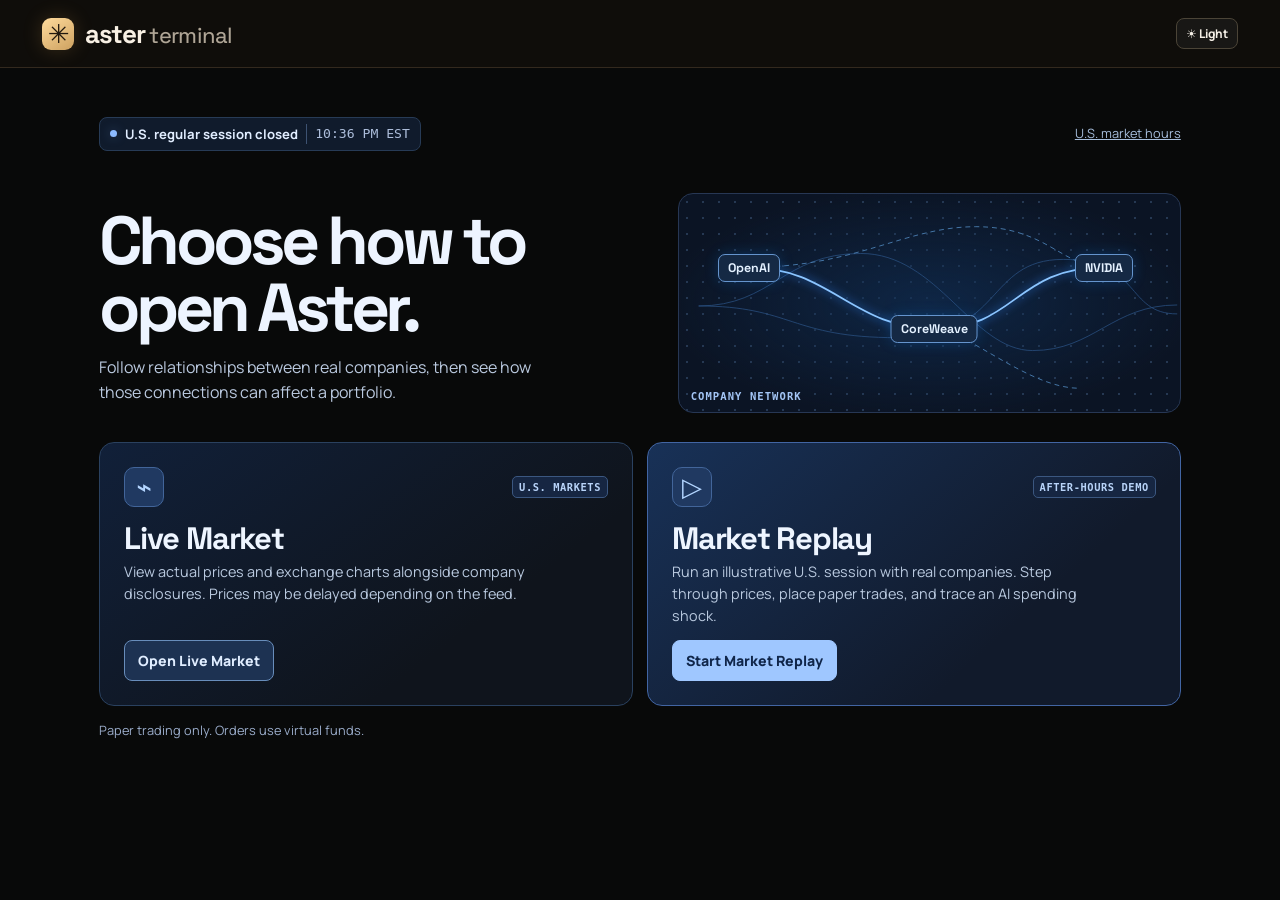
==== commit d2c85468: "Add real-company market modes, replay and blue network" ====
--- a/index.html
+++ b/index.html
@@ -6,7 +6,15 @@
 <meta name="theme-color" content="#0a0908">
 <meta name="description" content="Explore company and ETF relationships and trace simulated shocks through a portfolio.">
 <title>Aster Invest · Investing workspace</title>
-<script>try{document.documentElement.dataset.theme=localStorage.getItem('aster:theme')==='light'?'light':'dark'}catch{}</script>
+<script>
+'use strict';
+try {
+  document.documentElement.dataset.theme=localStorage.getItem('aster:theme')==='light'?'light':'dark';
+} catch {
+  // The default theme also works when browser storage is unavailable.
+}
+
+</script>
 <style>
 :root{color-scheme:dark;--bg:#0b100f;--panel:#111816;--line:#27332e;--soft:#a3b2a9;--text:#f1f6ed;--lime:#d1fa8b;--mint:#7cd8b2;--amber:#f1b765;--red:#ff9793;--violet:#bcadfb;--muted:#9da8a0;--radius:18px;--mono:ui-monospace,"SFMono-Regular",Consolas,monospace;--font:Inter,"Segoe UI",system-ui,sans-serif}
 *{box-sizing:border-box}body{margin:0;background:radial-gradient(ellipse at 47% 0,#202c21 0%,var(--bg) 44%);color:var(--text);font:16px/1.5 var(--font);min-width:300px}button,input{font:inherit}button{cursor:pointer}button:disabled{cursor:default;opacity:.4}button:focus-visible,a:focus-visible,input:focus-visible,[tabindex]:focus-visible{outline:2px solid var(--lime);outline-offset:3px}button[aria-pressed=true]:focus-visible{outline-offset:2px}a{color:var(--lime)}h1,h2,h3,p{margin:0}button{color:inherit}button,a,input{touch-action:manipulation}[hidden]{display:none!important}.sr-only{position:absolute;width:1px;height:1px;overflow:hidden;clip-path:inset(50%);white-space:nowrap}
@@ -810,13 +818,181 @@
   .node:hover .node-glyph { transform:scale(1.08); }
 }
 
+/* Startup and mode controls */
+body[data-mode="choose"] {
+  background:radial-gradient(ellipse 1050px 505px at 66% 4%,#071b35 0%,#080d17 53%,#080909 83%);
+}
+body[data-mode="choose"] .topbar { min-height:68px; }
+body[data-mode="choose"] .workspace-nav,body[data-mode="choose"] .mode-picker-link { display:none; }
+.mode-picker-link {
+  display:inline-flex;align-items:center;min-height:32px;padding:4px 10px;border-radius:8px;
+  border:1px solid #314972;background:#14213a;color:#c2d9ff;
+  text-decoration:none;font:700 12px var(--font);white-space:nowrap;
+}
+.mode-picker-link::after { content:"";width:6px;height:6px;border-right:1.5px solid currentColor;border-bottom:1.5px solid currentColor;transform:rotate(45deg);margin:-4px 0 0 8px; }
+.mode-picker-link:hover { border-color:#7caeff; }
+.session-gate { max-width:1184px;margin:0 auto;padding:clamp(24px,5.4vh,56px) clamp(16px,4vw,52px) 22px; }
+.gate-top { display:flex;justify-content:space-between;align-items:center;gap:12px; }
+.gate-market {
+  display:inline-flex;align-items:center;gap:8px;flex-wrap:wrap;max-width:100%;padding:6px 10px;border:1px solid #273b56;
+  border-radius:8px;background:#101b2c;color:#e1edff;font-size:.82rem;
+}
+.gate-market time { padding-left:8px;border-left:1px solid #3d5272;color:#adbedb;font-family:var(--mono); }
+.session-dot { width:7px;height:7px;border-radius:50%;background:#8cbaff;box-shadow:0 0 12px #73a9ff55;flex:none; }
+.gate-market[data-state=open] .session-dot { background:#63dcb3;box-shadow:0 0 12px #63dcb366; }
+.gate-hours { color:#a6bddb;font-size:.8rem; }
+.gate-hero {
+  display:grid;grid-template-columns:minmax(0,1.1fr) minmax(0,1fr);gap:25px;align-items:center;
+  margin:clamp(24px,4.7vh,48px) 0 29px;
+}
+.gate-intro h1 { font:700 clamp(42px,5.3vw,76px)/.98 var(--display);letter-spacing:-.071em;color:#edf4ff; }
+.gate-intro p { max-width:460px;margin-top:14px;color:#bac9df;font-size:1rem;line-height:1.55; }
+.gate-network {
+  position:relative;min-height:220px;border-radius:15px;overflow:hidden;border:1px solid #273754;
+  background:radial-gradient(ellipse at center,#102e54b0,transparent 75%),radial-gradient(circle,#6b97cb47 1px,transparent 1px),#0b1424;
+  background-size:auto,16px 16px,auto;
+}
+.gate-network svg { display:block;position:absolute;inset:0;width:100%;height:100%;fill:none; }
+.gate-network .gate-trace { stroke:#8bc5ff;stroke-width:1.8;filter:drop-shadow(0 0 5px #3289ff); }
+.gate-trace-bg { stroke:#294f7f;stroke-width:.8; }
+.gate-trace-edge { stroke:#5087bc;stroke-width:.85;stroke-dasharray:5 4; }
+.gate-network circle { fill:#9bd6ff;filter:drop-shadow(0 0 6px #3891ff); }
+.gate-node {
+  position:absolute;transform:translate(-50%,-50%);padding:5px 9px;border:1px solid #6594cd;border-radius:7px;
+  background:#152944;box-shadow:0 0 14px #1189fc36;color:#e4f1ff;font:680 .78rem var(--display);white-space:nowrap;
+}
+.gate-node-a { left:14%;top:33.64%; }.gate-node-b { left:51%;top:61.82%; }.gate-node-c { left:84.9%;top:33.64%; }
+.gate-network-tag { position:absolute;left:12px;bottom:10px;color:#a3c5f5;font:700 .66rem var(--mono);letter-spacing:.10em; }
+.gate-options { display:grid;grid-template-columns:repeat(2,minmax(0,1fr));gap:14px; }
+.gate-card {
+  display:flex;flex-direction:column;align-items:flex-start;justify-content:flex-start;gap:14px;
+  padding:clamp(16px,2.4vw,24px);min-width:0;border:1px solid #2a415f;border-radius:15px;
+  background:linear-gradient(143deg,#112039,#0f141c 70%);color:#eef5ff;
+}
+.gate-replay { background:linear-gradient(138deg,#183157,#111a2b 69%);border-color:#4265a3; }
+.gate-card-top { width:100%;display:flex;align-items:center;justify-content:space-between;gap:12px; }
+.gate-card-icon { display:grid;place-items:center;width:40px;height:40px;border-radius:10px;background:#203961;border:1px solid #42659a;color:#b3d5ff;font:750 26px var(--display); }
+.gate-tag { padding:4px 6px;border:1px solid #3b5780;border-radius:5px;background:#162642;color:#b8d3f8;font:700 .65rem var(--mono);letter-spacing:.055em;text-align:right; }
+.gate-card h2 { font:700 clamp(22px,2.8vw,31px)/1.1 var(--display);letter-spacing:-.04em; }
+.gate-card p { margin-top:6px;max-width:410px;font-size:.9rem;color:#b9c9df;line-height:1.5; }
+.gate-action {
+  margin-top:auto;display:inline-flex;align-items:center;min-height:41px;padding:8px 13px;border:1px solid #688dbb;
+  border-radius:8px;text-decoration:none;color:#e0edff;background:#1d3252;font-size:.88rem;font-weight:800;
+}
+.gate-action:hover { background:#2a4368; }
+.gate-replay .gate-action { background:#9fc7ff;border-color:#9fc7ff;color:#10264a; }
+.gate-replay .gate-action:hover { background:#c1dbff; }
+.gate-foot { margin-top:15px;color:#9aacca;font-size:.8rem; }
+@media (prefers-reduced-motion:no-preference) {
+  @keyframes gate-edge-flow { from { stroke-dashoffset:1; } to { stroke-dashoffset:0; } }
+  .gate-network .gate-trace { stroke-dasharray:1;animation:gate-edge-flow 1.05s ease-out both; }
+  .gate-card { transition:transform .18s ease,border-color .18s ease; }
+  .gate-card:hover { transform:translateY(-3px);border-color:#84ace9; }
+}
+@media(max-width:740px) {
+  .gate-hero { grid-template-columns:1fr;gap:16px;margin:24px 0 18px; }
+  .gate-intro h1 br { display:none; }
+  .gate-network { min-height:134px; }
+  .gate-network-tag { bottom:5px; }
+  .gate-node { font-size:.72rem; }
+  .session-gate { padding-top:19px; }
+}
+@media(max-width:480px) {
+  .gate-options { grid-template-columns:1fr;gap:9px; }
+  .gate-card { gap:9px; }
+  .gate-network { display:none; }
+  .gate-intro h1 { font-size:clamp(41px,10vw,52px); }
+  .gate-hours { flex:none;text-align:right; }
+  .gate-market time { border:0;padding:0; }
+  .mode-picker-link { padding-inline:6px;font-size:11px; }
+  .mode-picker-link::after { margin-left:4px; }
+}
+[data-theme="light"] body[data-mode="choose"] { background:radial-gradient(ellipse at 74% 0%,#d8e8ff,#f2f6fa 68%); }
+[data-theme="light"] :is(.gate-intro h1,.gate-market,.gate-card,.gate-card h2) { color:#173356; }
+[data-theme="light"] :is(.gate-intro p,.gate-card p,.gate-market time,.gate-hours,.gate-foot) { color:#435d7b; }
+[data-theme="light"] .gate-market { background:#f4f8ff;border-color:#b8cde7; }
+[data-theme="light"] .gate-market time { border-color:#b0c0d4; }
+[data-theme="light"] .gate-network { border-color:#a8c1e4;background:radial-gradient(circle,#759bc44d 1px,transparent 1px),#e1eeff;background-size:16px 16px,auto; }
+[data-theme="light"] .gate-network .gate-trace { stroke:#2752a1; }
+[data-theme="light"] .gate-network circle { fill:#2863b7; }
+[data-theme="light"] .gate-network-tag { color:#345e95; }
+[data-theme="light"] .gate-card { background:#ffffffd9;border-color:#b2c7e3; }
+[data-theme="light"] .gate-replay { background:#e4efff;border-color:#91add7; }
+[data-theme="light"] :is(.gate-tag,.gate-card-icon,.mode-picker-link) { background:#e2eeff;border-color:#a8bce0;color:#214779; }
+[data-theme="light"] .gate-action { background:#f0f6ff;color:#163e72;border-color:#a8bce0; }
+[data-theme="light"] .gate-replay .gate-action { background:#2255a1;color:#fff;border-color:#2255a1; }
+
+/* Exchange charts and the market session ribbon */
+body[data-website=true] .statusbar:not([hidden]) { display:flex;align-items:center;justify-content:space-between;gap:9px;flex-wrap:wrap;margin-bottom:6px; }
+.statusbar[data-state=public],.statusbar[data-state=closed] { background:#111e31;border-color:#334967;color:#cdddf5; }
+.replay-link { color:#acd0ff;font-size:.84rem;font-weight:800;text-underline-offset:.19em; }
+.desk-mode-controls { display:flex;flex-wrap:wrap;gap:6px; }
+.desk-mode-controls a { text-decoration:none; }
+.exchange-chart,.exchange-quotes-card { --exchange-height:340px;padding:3px 12px 6px; }
+#research-exchange-chart { --exchange-height:365px;padding-inline:0;margin:7px 0; }
+.exchange-quotes-card { --exchange-height:375px;margin-bottom:12px; }
+.exchange-chart .tradingview-widget-container__widget,
+.exchange-quotes-card .tradingview-widget-container__widget { height:var(--exchange-height);width:100%; }
+.exchange-chart iframe,.exchange-quotes-card iframe { width:100%;height:100%;border:0; }
+.exchange-source { color:var(--soft);padding-block:5px;text-align:left;font-size:12px;line-height:1.4; }
+.exchange-source a { color:#8dbdff; }
+.exchange-unavailable { margin:0 0 2px;color:var(--soft);font-size:13px; }
+.exchange-chart .tradingview-widget-container__widget:not(:has(iframe)),
+.exchange-quotes-card .tradingview-widget-container__widget:not(:has(iframe)) { height:0; }
+[data-theme="light"] :is(.exchange-source a,.replay-link) { color:#235b9a; }
+@media(max-width:625px) {
+  .exchange-chart,.exchange-quotes-card { --exchange-height:290px;padding-inline:6px; }
+}
+
+/* The network encodes types with blue shades and distinct line patterns. */
+.graph-shell { border-color:#263c60;background:#081224; }
+#graph {
+  background:radial-gradient(ellipse at 52% 54%,#102c5299,transparent 72%),
+    radial-gradient(circle,#577bad3b 1px,transparent 1px),#081224;
+  background-size:auto,18px 18px,auto;scrollbar-color:#385882 #0b1629;
+}
+.lane { border-color:#375a8c80; }
+.lane span { background:#142744;color:#c3dafa;border-color:#385882; }
+.node[data-group] .node-glyph { background:#132846;border-color:#4c76ad;color:#d8eaff;box-shadow:0 0 0 4px #0d1a2b,0 0 12px #4a98ff26; }
+.node[data-group="0"] .node-glyph { background:#172649;border-color:#5b75be; }
+.node[data-group="1"] .node-glyph { background:#143454;border-color:#578ac3; }
+.node[data-group="2"] .node-glyph { background:#102f5d;border-color:#4e8cdd; }
+.node[data-group="3"] .node-glyph { background:#1a2b4c;border-color:#5b82be; }
+.node[data-group]:is(:hover,.selected) .node-glyph {
+  background:#a6d5ff;border-color:#d7eeff;color:#102b4e;box-shadow:0 0 0 4px #65a9ff3d,0 0 22px #2e83ff87;
+}
+.node.shocked .node-glyph { outline-color:#8fceff;box-shadow:0 0 19px #92c9ff91; }
+.node[aria-expanded=true] .node-glyph { outline-color:#91befa; }
+.node-name { background:#101e34ed;color:#dbeaff;box-shadow:0 0 8px #040c1d; }
+.node.selected .node-name { color:#d0e9ff; }
+.funding { --edge:#9acbff; }.spend { --edge:#4c9bff; }.holding { --edge:#7190ed; }.partner { --edge:#4877b1; }
+.filters .dot { display:inline-block;width:14px;height:0;border-top:2px solid var(--edge);border-radius:0;background:transparent; }
+.filters .spend,.filters .holding { border-top-style:dashed; }
+.filters .partner { border-top-style:dotted; }
+body .scenario .path-label { color:#9dceff!important; }
+[data-theme="light"] body .graph-shell { border-color:#b0c6e5;background:#edf5ff; }
+[data-theme="light"] body #graph {
+  background:radial-gradient(ellipse at 50% 48%,#cfdef7,transparent 73%),radial-gradient(circle,#6487c145 1px,transparent 1px),#edf5ff;
+  background-size:auto,18px 18px,auto;scrollbar-color:#8aa8d3 #e4edfa;
+}
+[data-theme="light"] body .lane span { background:#edf5ff;color:#285084;border-color:#96b0d6; }
+[data-theme="light"] body .node[data-group] .node-glyph { background:#f0f6ff;color:#225087;border-color:#8faad2;box-shadow:0 0 0 4px #e4eefc; }
+[data-theme="light"] body .node[data-group]:is(:hover,.selected) .node-glyph { background:#b8d9ff;color:#143660;border-color:#5687d5;box-shadow:0 0 0 4px #aecdfa7a; }
+[data-theme="light"] body :is(.node-name,.node.selected .node-name) { color:#22446a;background:#f1f7ff;box-shadow:none; }
+[data-theme="light"] .funding { --edge:#2454aa; }[data-theme="light"] .spend { --edge:#0573ae; }
+[data-theme="light"] .holding { --edge:#3956b9; }[data-theme="light"] .partner { --edge:#365e88; }
+[data-theme="light"] body .scenario .path-label { color:#2454aa!important; }
+.chart-legend { flex-wrap:wrap;gap:4px 8px; }
+.chart-legend .chart-peer { color:#8dc6ff; }
+[data-theme="light"] .chart-legend .chart-peer { color:#2468a2; }
+
 </style>
 
 </head>
-<body data-initial-view="overview" data-simulation-only="true">
+<body data-market-backend="static" data-initial-view="overview" data-mode="choose">
 <header class="topbar">
   <a href="#overview" class="brand" data-home-link><span class="brand-icon" aria-hidden="true">✳</span><span>aster<span class="brand-second"> terminal</span></span></a>
-  <nav aria-label="Workspace" class="workspace-nav">
+  <nav aria-label="Workspace" class="workspace-nav" id="workspace-controls" hidden>
     <button type="button" class="nav" data-nav="overview">Overview</button>
     <button type="button" class="nav" data-nav="markets">Markets</button>
     <button type="button" class="nav" data-nav="watchlist">Watchlist</button>
@@ -825,9 +1001,46 @@
     <button type="button" class="nav" data-nav="network">Network</button>
     <button type="button" class="nav" data-nav="trading">Trading</button>
   </nav>
-  <div class="topbar-settings"><button class="theme-toggle" type="button" id="theme-toggle" aria-pressed="false" aria-label="Light mode">☀ Light</button><div class="mode-switch" aria-label="Market mode"><span id="live-mode" hidden></span><span id="sample-mode" class="offline-mode">Simulation</span></div></div>
+  <div class="topbar-settings"><button class="theme-toggle" type="button" id="theme-toggle" aria-pressed="false" aria-label="Light mode">☀ Light</button><a href="?" class="mode-picker-link" id="mode-current" aria-label="Change market mode" title="Change market mode">Choose mode</a></div>
 </header>
-<main id="main" tabindex="-1">
+<main id="session-gate" class="session-gate" aria-labelledby="gate-title">
+  <div class="gate-top">
+    <div class="gate-market" id="gate-session"><span class="session-dot" aria-hidden="true"></span><strong id="gate-session-label">U.S. equities</strong><time id="gate-market-clock"></time></div>
+    <a class="gate-hours" href="https://www.nyse.com/trade/hours-calendars" target="_blank" rel="noopener noreferrer">U.S. market hours</a>
+  </div>
+  <div class="gate-hero">
+    <div class="gate-intro">
+      <h1 id="gate-title">Choose how to<br>open Aster.</h1>
+      <p>Follow relationships between real companies, then see how those connections can affect a portfolio.</p>
+    </div>
+    <div class="gate-network" aria-label="OpenAI buys cloud capacity from CoreWeave, which buys hardware from NVIDIA" role="img">
+      <svg viewBox="0 0 510 220" aria-hidden="true" preserveAspectRatio="none">
+        <path d="M20 113 C95 113 106 60 185 60 S298 158 360 158 S441 112 507 112" class="gate-trace-bg"/>
+        <path d="M20 113 C115 113 113 145 222 145 S311 66 391 66 S454 121 507 121" class="gate-trace-bg"/>
+        <path d="M71 74 C154 74 177 136 260 136 S342 74 433 74" class="gate-trace" pathLength="1"/>
+        <path d="M71 74 C181 74 230 33 302 33 S390 74 433 74" class="gate-trace-edge"/>
+        <path d="M260 136 C292 137 356 196 407 196" class="gate-trace-edge"/>
+        <circle cx="71" cy="74" r="5"/><circle cx="260" cy="136" r="5"/><circle cx="433" cy="74" r="5"/>
+      </svg>
+      <span class="gate-node gate-node-a">OpenAI</span><span class="gate-node gate-node-b">CoreWeave</span><span class="gate-node gate-node-c">NVIDIA</span>
+      <span class="gate-network-tag">COMPANY NETWORK</span>
+    </div>
+  </div>
+  <div class="gate-options" aria-label="Market modes">
+    <article class="gate-card gate-live">
+      <div class="gate-card-top"><span class="gate-card-icon" aria-hidden="true">⌁</span><span class="gate-tag">U.S. MARKETS</span></div>
+      <div><h2>Live Market</h2><p>View actual prices and exchange charts alongside company disclosures. Prices may be delayed depending on the feed.</p></div>
+      <a class="gate-action" href="?mode=live">Open Live Market</a>
+    </article>
+    <article class="gate-card gate-replay">
+      <div class="gate-card-top"><span class="gate-card-icon" aria-hidden="true">▷</span><span class="gate-tag" id="gate-replay-badge">AFTER-HOURS DEMO</span></div>
+      <div><h2>Market Replay</h2><p>Run an illustrative U.S. session with real companies. Step through prices, place paper trades, and trace an AI spending shock.</p></div>
+      <a class="gate-action" href="?mode=replay">Start Market Replay</a>
+    </article>
+  </div>
+  <p class="gate-foot">Paper trading only. Orders use virtual funds.</p>
+</main>
+<main id="main" tabindex="-1" hidden>
   <div class="ticker-strip" id="ticker-strip" aria-label="Market watch"></div>
   <div id="account-metrics" class="account-metrics" aria-label="Paper account summary"></div>
   <div class="statusbar" id="market-status" role="status">Connecting to market data…</div>
@@ -844,6 +1057,7 @@
         </header>
         <div class="invest-chart-box"><canvas id="invest-market-chart" aria-label="Market performance chart" role="img"></canvas><p id="invest-chart-empty" hidden></p></div>
         <div id="invest-chart-range" class="invest-chart-range"></div>
+        <div id="overview-exchange-chart" class="exchange-chart" hidden></div>
       </article>
       <article class="invest-card invest-goal-preview" aria-labelledby="invest-plan-title">
         <header class="invest-card-head"><div><p class="invest-kicker">YOUR PLAN</p><h2 id="invest-plan-title">Saving goals</h2></div><button type="button" class="invest-text-button" data-nav="goals">View goals</button></header>
@@ -862,6 +1076,7 @@
   </section>
   <section id="invest-markets" class="invest-page" aria-labelledby="invest-markets-title" hidden>
     <header class="invest-page-head"><div><p class="invest-kicker">EXPLORE</p><h1 id="invest-markets-title">Markets</h1><p>Search stocks and funds, compare day moves, and open company research.</p></div></header>
+    <section id="market-exchange-quotes" class="invest-card exchange-quotes-card" aria-label="Market quotes" hidden></section>
     <div class="invest-card invest-table-card">
       <div class="invest-toolbar">
         <label class="invest-search-control"><span class="sr-only">Search markets</span><input id="invest-market-search" type="search" placeholder="Search company or ticker" autocomplete="off"></label>
@@ -931,7 +1146,7 @@
         <h1 id="trade-desk-title">Trading workspace</h1>
         <p class="lede">Manage positions, prepare baskets, and review your fills.</p>
       </div>
-      <button id="practice-basket" class="btn secondary" type="button">Load sample basket</button>
+      <div class="desk-mode-controls"><a id="desk-replay-cta" class="btn secondary" href="?mode=replay#trading" hidden>Practice in Replay</a><button id="practice-basket" class="btn secondary" type="button">Load sample basket</button></div>
     </header>
     <div class="desk-layout">
       <section class="desk-watch panel" aria-labelledby="desk-instruments-title">
@@ -969,6 +1184,7 @@
             <div id="desk-chart-markers"></div>
             <p id="desk-chart-message"></p>
           </div>
+          <div id="desk-exchange-chart" class="exchange-chart" hidden></div>
           <div id="desk-chart-time" class="desk-chart-time"></div>
           <div id="desk-chart-links" class="desk-chart-links"></div>
         </section>
@@ -1028,14 +1244,14 @@
   <section class="panel scenario" id="portfolio" aria-labelledby="scenario-title">
     <div class="scenario-head">
       <div class="scenario-icon" aria-hidden="true">↯</div>
-      <div><p class="eyebrow">PORTFOLIO STRESS TEST</p><h2 id="scenario-title">What if Nova cuts cloud spending?</h2><p>You hold zero Nova shares. Trace the shock through a preset ₹10,000 demo portfolio.</p></div>
+      <div><p class="eyebrow">PORTFOLIO STRESS TEST</p><h2 id="scenario-title">What if Nova cuts cloud spending?</h2><p id="scenario-copy">You hold zero Nova shares. Trace the shock through a preset ₹10,000 demo portfolio.</p></div>
       <button id="run-shock" class="btn primary">Run shock</button>
     </div>
     <div id="shock-result" hidden></div>
     <details class="shock-limit" id="shock-limit">
-      <summary>Explore a ₹500 loss limit</summary>
-      <p>This separate demo starts with ₹5,000 in Atlas, ₹3,000 in GridCloud, and ₹2,000 in virtual cash.</p>
-      <label for="shock-transfer">Move Atlas exposure to virtual cash</label>
+      <summary id="shock-limit-label">Explore a ₹500 loss limit</summary>
+      <p id="shock-limit-copy">This separate demo starts with ₹5,000 in Atlas, ₹3,000 in GridCloud, and ₹2,000 in virtual cash.</p>
+      <label id="shock-transfer-label" for="shock-transfer">Move Atlas exposure to virtual cash</label>
       <select id="shock-transfer" class="desk-field"><option value="0">₹0</option><option value="1000">₹1,000</option><option value="2000">₹2,000</option><option value="5000">₹5,000</option></select>
       <output id="shock-limit-result" for="shock-transfer" aria-live="polite"></output>
     </details>
@@ -1276,7 +1492,7 @@
     ['GOOGL','Alphabet','Google Cloud','Listed','Operates Google Cloud and Gemini. Google LLC entered a disclosed investment agreement with Anthropic.','GOOGL']
   ]],
   ['AI labs', [
-    ['OPENAI','OpenAI','Foundation models','Research','Develops foundation models and has disclosed relationships with multiple infrastructure providers.'],
+    ['OPENAI','OpenAI','Foundation models','Private','Develops foundation models and has disclosed relationships with multiple infrastructure providers.'],
     ['ANT','Anthropic','Foundation models','Listed','Develops Claude models. Its IPO announcement identified ANT as the Nasdaq ticker.','ANT'],
     ['META','Meta Platforms','AI research','Listed','Develops AI models and operates the Meta AI product family.','META']
   ]]
@@ -1336,7 +1552,8 @@
   ['Disclosed NVIDIA supplier relationship','CoreWeave proxy statement, 2025 supplier purchases.',liveSources.nvidiaSupply],
   ['ETF disclosures','State Street issuer fact sheet, March 2026 snapshot. Holdings can change.',liveSources.spy],
   ['AI financing and spillovers','IMF Global Financial Stability Report, October 2026.','https://www.imf.org/-/media/files/publications/gfsr/2026/october/english/ch1.pdf'],
-  ['Market data methods','Alpaca latest quotes and feed definitions.','https://docs.alpaca.markets/us/reference/stocklatestquotes-1']
+  ['Market data methods','Alpaca feed coverage and real-time entitlements.','https://docs.alpaca.markets/us/docs/about-market-data-api'],
+  ['Public exchange charts','TradingView lists the delay and data provider by exchange.','https://www.tradingview.com/widget-docs/markets/north-america/']
 ];
 
 function liveDataset() {
@@ -1358,6 +1575,223 @@
   ANT: 'The map separates Anthropic’s external capital and the cloud capacity it buys. Longer price windows depend on the available trading history.',
   META: 'The SPY link represents a disclosed holding in the fund. This selected map covers the documented links shown in the profile.'
 };
+
+</script>
+<script>
+'use strict';
+
+// Illustrative seeds for a reproducible showcase. None are exchange observations.
+const replaySeeds = {
+  SPY:[670,.36], MSFT:[508,.81], AMZN:[233,-.63], NVDA:[191,2.40],
+  AMD:[226,1.28], AVGO:[351,.75], CRWV:[93,-1.20], ORCL:[202,-.40],
+  GOOGL:[287,1.05], META:[603,.44], ANT:[101,1.67], AIAI:[100,1.10]
+};
+const replayOpen = Date.parse('2026-11-20T09:30:00-05:00');
+const replayStart = replayOpen + 60*60_000;
+const replayStep = 2*60_000;
+const lastReplayTick = 165;
+const replayStoryId = 'replay-cloud-review';
+
+const replayNews = [
+  {
+    id:replayStoryId, title:'Scenario: OpenAI reviews its planned cloud capacity', time:'2026-11-20T10:12:00-05:00',
+    source:'Showcase scenario',topic:'Cloud demand',scenario:true,
+    body:'Assume a slowdown in demand for AI infrastructure. Affected capacity orders and supplier spending could fall. The relationship map uses disclosed contracts and purchases. This event and its modeled price moves are illustrative.',
+    impacts:{
+      OPENAI:['flat','The scenario assumes a review of planned spending. OpenAI has no exchange quote.'],
+      CRWV:['down','The stress test assumes a CoreWeave decline of 8%.'],
+      NVDA:['down','The stress test assumes a NVIDIA decline of 5%.'],
+      AIAI:['down','The demo basket has overlapping NVIDIA and CoreWeave exposure.']
+    }
+  },
+  {
+    id:'replay-benchmark-check',title:'Scenario: Broad market holds steady at the open',time:'2026-11-20T09:42:00-05:00',
+    source:'Showcase scenario',topic:'Benchmark',scenario:true,
+    body:'The hypothetical benchmark session keeps broad-market moves small while individual AI stocks react more strongly.',
+    impacts:{
+      SPY:['flat','This is the simulated benchmark tape for the showcase.'],
+      NVDA:['flat','Benchmark resilience does not remove company-specific exposure.']
+    }
+  }
+];
+
+function replayDataset() {
+  const live = liveDataset();
+  const group = 0;
+  const basket = ['AIAI','Aster AI Basket','Demo allocation','Demo basket','An illustrative basket used to demonstrate overlap. The stress-test weights are 40% NVIDIA, 30% CoreWeave, and 30% other assets. It is not a listed fund.'];
+  const groups = live.groups.map(([name,rows],index)=>[name,index===group?[...rows,basket]:rows]);
+  const companies = new Map(live.companies);
+  const [id,name,sector,listing,summary] = basket;
+  companies.set(id,{id,name,sector,listing,summary,group,index:groups[group][1].length-1});
+  for(const [symbol,[price,change]] of Object.entries(replaySeeds)) {
+    companies.set(symbol,{...companies.get(symbol),price,change});
+  }
+  const links = [
+    ...live.links,
+    ...[['NVDA','40% demo weight'],['CRWV','30% demo weight']].map(([to,value],index)=>({
+      id:live.links.length+index,from:id,to,type:'holding',label:'Showcase basket allocation',value,date:'Showcase assumption'
+    }))
+  ];
+  return {groups,companies,links,articles:[...replayNews,...live.articles],research:live.research};
+}
+
+const exampleStress = {
+  trigger:'NOVA',chip:'ATLS',cloud:'GRID',fund:'INNO',
+  story:'nova-reduction',title:'What if Nova cuts cloud spending?',
+  path:'Nova cuts cloud orders → GridCloud spends less on chips → Atlas sales are exposed',
+  chipName:'Atlas',cloudName:'GridCloud',fundName:'Innovation ETF'
+};
+const replayStress = {
+  trigger:'OPENAI',chip:'NVDA',cloud:'CRWV',fund:'AIAI',
+  story:replayStoryId,title:'What if OpenAI slows cloud spending?',
+  path:'OpenAI cuts planned cloud demand → CoreWeave trims spending → NVIDIA sales are exposed',
+  chipName:'NVIDIA',cloudName:'CoreWeave',fundName:'Aster AI Basket'
+};
+
+</script>
+<script>
+'use strict';
+
+const modeParams = new URLSearchParams(location.search);
+const requestedMode = modeParams.get('mode');
+const activeMode = ['live','replay','sample'].includes(requestedMode) ? requestedMode : document.body.dataset.initialMode || '';
+const sampleMode = activeMode !== 'live';
+const replayMode = activeMode === 'replay';
+const legacyMode = !replayMode && sampleMode;
+const marketBackend = document.body.dataset.marketBackend !== 'static' && location.protocol !== 'file:';
+
+const easternClock = new Intl.DateTimeFormat('en-US',{
+  timeZone:'America/New_York',year:'numeric',month:'2-digit',day:'2-digit',weekday:'short',
+  hour:'numeric',minute:'2-digit',hourCycle:'h23'
+});
+const nyseCalendar = new Map([
+  ['2026-01-01',0],['2026-01-19',0],['2026-02-16',0],['2026-04-03',0],['2026-05-25',0],
+  ['2026-06-19',0],['2026-07-03',0],['2026-09-07',0],['2026-11-26',0],['2026-11-27',780],
+  ['2026-12-24',780],['2026-12-25',0],
+  ['2027-01-01',0],['2027-01-18',0],['2027-02-15',0],['2027-03-26',0],['2027-05-31',0],
+  ['2027-06-18',0],['2027-07-05',0],['2027-09-06',0],['2027-11-25',0],['2027-11-26',780],['2027-12-24',0]
+]);
+
+function regularSession(at=Date.now()) {
+  const {year,month,day,weekday,hour,minute}=Object.fromEntries(easternClock.formatToParts(at).map(({type,value})=>[type,value]));
+  const date=year+'-'+month+'-'+day;
+  const minuteOfDay=Number(hour)*60+Number(minute);
+  const close=nyseCalendar.get(date) ?? (weekday==='Sat'||weekday==='Sun'?0:960);
+  const open=close>0 && minuteOfDay>=570 && minuteOfDay<close;
+  const state=open?'U.S. regular session open':close>0 && minuteOfDay<570?'Before the U.S. open':'U.S. regular session closed';
+  const time=new Intl.DateTimeFormat('en-US',{timeZone:'America/New_York',hour:'numeric',minute:'2-digit',timeZoneName:'short'}).format(at);
+  return {open,state,time,close};
+}
+
+function modeLink(mode, {page='', symbol=''}={}) {
+  const params=new URLSearchParams({mode});
+  if(symbol)params.set('symbol',symbol);
+  return '?'+params.toString()+(page?'#'+page:'');
+}
+
+function setupModeScreen() {
+  document.body.dataset.mode=activeMode||'choose';
+  $('main').hidden=!activeMode;
+  $('session-gate').hidden=Boolean(activeMode);
+  $('workspace-controls').hidden=!activeMode;
+  const title=$('mode-current');
+  title.textContent=replayMode?'Market Replay':legacyMode?'Classic Simulation':'Live Market';
+  if(activeMode)return;
+  const update=()=>{
+    const session=regularSession();
+    $('gate-session-label').textContent=session.state;
+    $('gate-market-clock').textContent=session.time;
+    $('gate-session').dataset.state=session.open?'open':'closed';
+    $('gate-replay-badge').textContent=session.open?'PAPER PRACTICE':'AFTER-HOURS DEMO';
+  };
+  update();
+  setInterval(update,30_000);
+}
+
+</script>
+<script>
+'use strict';
+
+const exchangeSymbols = {
+  SPY:'AMEX:SPY', NVDA:'NASDAQ:NVDA', CRWV:'NASDAQ:CRWV', MSFT:'NASDAQ:MSFT',
+  AMZN:'NASDAQ:AMZN', AMD:'NASDAQ:AMD', AVGO:'NASDAQ:AVGO', ORCL:'NYSE:ORCL',
+  GOOGL:'NASDAQ:GOOGL', META:'NASDAQ:META', ANT:'NASDAQ:ANT'
+};
+const widgetOrigin = 'https://s3.tradingview.com/external-embedding/';
+const publicExchange = () => !sampleMode && !market.status?.configured;
+
+function tradingViewUrl(symbol) {
+  const exchange = exchangeSymbols[symbol];
+  return exchange ? 'https://www.tradingview.com/symbols/'+exchange.replace(':','-')+'/' : 'https://www.tradingview.com/';
+}
+
+function replayAnchorLink(symbol) {
+  return '<a class="replay-link" href="'+safeText(modeLink('replay',{page:'trading',symbol}))+'">Practice in Replay</a>';
+}
+
+function mountExchangeWidget(host,{widget,theme,options,source,key,label}) {
+  if(host.dataset.widgetKey===key)return;
+  host.dataset.widgetKey=key;
+  const wrapper=document.createElement('div');
+  wrapper.className='tradingview-widget-container';
+  const target=document.createElement('div');
+  target.className='tradingview-widget-container__widget';
+  const foot=document.createElement('div');
+  foot.className='tradingview-widget-copyright exchange-source';
+  const link=document.createElement('a');
+  link.href=source;
+  link.target='_blank';
+  link.rel='noopener noreferrer';
+  link.textContent=label+' on TradingView';
+  foot.append(link,' · Delayed U.S. exchange data');
+  const script=document.createElement('script');
+  script.async=true;
+  script.src=widgetOrigin+'embed-widget-'+widget+'.js';
+  script.textContent=JSON.stringify({...options,colorTheme:theme,locale:'en'});
+  const notice=document.createElement('p');
+  notice.className='exchange-unavailable';
+  notice.textContent='Loading TradingView market data…';
+  script.addEventListener('error',()=>{notice.textContent='Chart unavailable here. Open the TradingView link below.';});
+  const watcher=new MutationObserver(()=>{
+    if(target.querySelector('iframe')){
+      notice.hidden=true;
+      watcher.disconnect();
+    }
+  });
+  watcher.observe(target,{childList:true,subtree:true});
+  setTimeout(()=>{
+    watcher.disconnect();
+    if(!target.querySelector('iframe'))notice.textContent='Market data is taking longer than expected. Open the TradingView link below.';
+  },10_000);
+  wrapper.append(target,notice,foot,script);
+  host.replaceChildren(wrapper);
+}
+
+function mountExchangeChart(host,symbol,period) {
+  const exchange=exchangeSymbols[symbol];
+  if(!exchange)return;
+  const theme=isLightTheme()?'light':'dark';
+  const {interval,range}={ '1H':{interval:'5',range:'1D'},'1D':{interval:'15',range:'1D'},
+    '1M':{interval:'D',range:'1M'},'1Y':{interval:'D',range:'12M'} }[period];
+  mountExchangeWidget(host,{
+    widget:'advanced-chart',theme,source:tradingViewUrl(symbol),key:[symbol,period,theme].join('/'),
+    label:symbol+' chart',options:{symbol:exchange,interval,range,autosize:true,timezone:'America/New_York',
+      style:'1',theme,withdateranges:true,allow_symbol_change:false,hide_side_toolbar:true,support_host:'https://www.tradingview.com'}
+  });
+}
+
+function mountQuotesBoard() {
+  const host=$('market-exchange-quotes');
+  host.hidden=!publicExchange() || invest.page!=='markets';
+  if(host.hidden)return;
+  const theme=isLightTheme()?'light':'dark';
+  mountExchangeWidget(host,{
+    widget:'market-quotes',theme,key:'quotes/'+theme,source:'https://www.tradingview.com/markets/stocks-usa/',label:'Market quotes',
+    options:{width:'100%',height:'100%',symbolsGroups:[
+      {name:'AI Leaders',symbols:['NVDA','CRWV','ANT','AVGO','AMD','MSFT','AMZN','GOOGL','META','ORCL','SPY'].map(id=>({name:exchangeSymbols[id],displayName:companies.get(id).name}))}
+    ],showSymbolLogo:true,isTransparent:false}
+  });
+}
 
 </script>
 <script>
@@ -1490,16 +1924,16 @@
   newsJobs:new Map(), historyJobs:new Map(), ticks:0, replay:null, stream:null, liveTransport:'snapshot'
 };
 const safeText = value => String(value ?? '').replace(/[&<>"']/g,ch=>({'&':'&amp;','<':'&lt;','>':'&gt;','"':'&quot;',"'":'&#39;'})[ch]);
-const stateKey = name => 'aster:' + (sampleMode?'sample':'live') + ':' + name + ':v1';
-const currency = () => sampleMode?'INR':'USD';
-const money = amount => new Intl.NumberFormat(sampleMode?'en-IN':'en-US',{currency:currency(),style:'currency',minimumFractionDigits:2,maximumFractionDigits:2}).format(amount);
+const stateKey = name => 'aster:' + activeMode + ':' + name + ':v1';
+const currency = () => legacyMode?'INR':'USD';
+const money = amount => new Intl.NumberFormat(legacyMode?'en-IN':'en-US',{currency:currency(),style:'currency',minimumFractionDigits:2,maximumFractionDigits:2}).format(amount);
 const tone = value => value > 0 ? (value>=3?'up intense':'up') : value < 0 ? (value<=-3?'down intense':'down') : 'flat';
 const timeLabel = value => {
   const date = new Date(value);
   return Number.isFinite(date.getTime()) ? date.toLocaleString(undefined,{dateStyle:'medium',timeStyle:'short'}) : String(value);
 };
-const feedLabel = value => ({iex:'Real-time IEX · single venue',sip:'Real-time SIP · US consolidated',delayed_sip:'Delayed SIP · view only',sample:'Sample replay'})[value] ?? 'Market feed';
-const virtualAccount = () => sampleMode?'Sample wallet':'Live-mode paper wallet';
+const feedLabel = value => ({iex:'Real-time IEX · single venue',sip:'Real-time SIP · US consolidated',delayed_sip:'Delayed SIP · view only',sample:'Sample replay',replay:'Simulated session'})[value] ?? 'Market feed';
+const virtualAccount = () => replayMode?'Replay wallet':legacyMode?'Sample wallet':'Live-mode paper wallet';
 
 async function requestMarket(op,symbol) {
   const p=new URLSearchParams({op});
@@ -1510,21 +1944,34 @@
   return data;
 }
 
+const tapeTime = (tick=market.ticks) => replayStart+tick*replayStep;
+
+function replayPrice(c,tick) {
+  const progress=Math.max(-1,tick/30);
+  const phase=c.index*.94+c.group*.72;
+  const wave=(Math.sin(tick*.18+phase)-Math.sin(phase))*.0035;
+  const drift=progress<0 ? (c.change/100)*progress*.72 : .004*Math.tanh(progress/3)*Math.sin(phase+.5);
+  const shock=state.shock && tick>=market.shockTick ? shockMoves[c.id] ?? 0 : 0;
+  return c.price*(1+wave+drift)*(1+shock/100);
+}
+
 function mark(c) {
+  if(!c)return null;
   if(sampleMode) {
     if(c.price===undefined)return null;
-    const replay=c.price * Math.sin(market.ticks*.39+c.index+c.group) * .004 * (market.ticks ? 1 : 0);
-    const factor=state.shock ? ({ATLS:.95,GRID:.92,INNO:.956}[c.id] ?? 1) : 1;
-    const mid=(c.price+replay)*factor;
+    const wiggle=c.price * Math.sin(market.ticks*.39+c.index+c.group) * .004 * (market.ticks ? 1 : 0);
+    const shock=state.shock ? shockMoves[c.id] ?? 0 : 0;
+    const mid=replayMode?replayPrice(c,market.ticks):(c.price+wiggle)*(1+shock/100);
     const spread=Math.max(.01,mid*.0008);
-    return {bid:Math.max(.01,paper.cents(mid-spread)/100),ask:paper.cents(mid+spread)/100,mid,recent:true,tradable:true,at:new Date().toISOString(),feed:'sample'};
+    return {bid:Math.max(.01,paper.cents(mid-spread)/100),ask:paper.cents(mid+spread)/100,mid,recent:true,tradable:true,
+      at:new Date(replayMode?tapeTime():Date.now()).toISOString(),feed:replayMode?'replay':'sample'};
   }
   const quote = c.symbol && market.quotes[c.symbol];
   if(!quote || !(quote.bid>0) || !(quote.ask>=quote.bid))return null;
   const elapsed=performance.now()-market.received;
   const age=Date.parse(market.observedAt)-Date.parse(quote.at)+elapsed;
   const recent=quote.recent && age <= (market.status?.quoteAgeLimitMs ?? 45_000) && !market.quoteError;
-  return {...quote,mid:(quote.ask+quote.bid)/2,recent,tradable:quote.tradable && recent,feed:market.status.feed};
+  return {...quote,mid:(quote.ask+quote.bid)/2,recent,tradable:quote.tradable && recent && regularSession().open,feed:market.status.feed};
 }
 
 function sampleDayMove(company,quote=mark(company)) {
@@ -1537,22 +1984,44 @@
   const el=$('market-status');
   if(sampleMode) {
     el.dataset.state='sample';
-    el.innerHTML='<span><strong>Sample session</strong> · Offline prices · Virtual funds</span><span class="replay-actions"><button data-replay="toggle">'+(market.replay?'Pause replay':'Play replay')+'</button><button data-replay="step">Step</button><span>Tick '+market.ticks+'</span></span>';
+    if(!$('replay-toggle')) {
+      el.innerHTML='<span><strong>'+(replayMode?'Market Replay':'Sample session')+'</strong> · '+
+        (replayMode?'Illustrative quotes · Virtual USD':'Offline prices · Virtual funds')+'</span>'+
+        '<span class="replay-actions"><button type="button" id="replay-toggle" data-replay="toggle">Play replay</button>'+
+        '<button type="button" id="replay-step" data-replay="step">Step</button>'+
+        (replayMode?'<button type="button" data-replay="restart">Restart</button>':'')+
+        '<span id="replay-clock"></span></span>';
+    }
+    $('replay-toggle').textContent=market.replay?'Pause replay':'Play replay';
+    const ended=replayMode && market.ticks>=lastReplayTick;
+    $('replay-toggle').disabled=ended;
+    $('replay-step').disabled=ended;
+    $('replay-clock').textContent=replayMode?regularSession(tapeTime()).time+(ended?' · Replay closed':''):'Tick '+market.ticks;
     return;
   }
-  if(!market.status?.configured || market.quoteError) {
+  const session=regularSession();
+  if(publicExchange()) {
+    el.dataset.state='public';
+    el.innerHTML='<span><strong>'+session.state+'</strong> · '+session.time+' · TradingView delayed quotes · Read-only</span>'+
+      '<a class="replay-link" href="'+modeLink('replay',{page:'trading',symbol:state.selected})+'">Practice in Replay</a>';
+    return;
+  }
+  if(market.quoteError) {
     el.dataset.state='unavailable';
-    el.textContent=market.quoteError || 'Live feed setup required. Add Alpaca credentials to enable quotes, charts and current news. Simulation works offline.';
+    el.textContent=market.quoteError;
     return;
   }
   const quotes=Object.values(market.quotes);
-  const anyRecent=quotes.some(q=>q.recent) && performance.now()-market.received<25_000;
-  el.dataset.state=anyRecent && market.status.feed!=='delayed_sip'?'live':'';
-  el.textContent=feedLabel(market.status.feed) + ' · ' + (quotes.length?'Quotes checked at '+timeLabel(market.observedAt):'No quotes returned') + ' · '+(market.liveTransport==='stream'?'Streaming quotes':'Snapshots every 10 seconds')+' · Virtual funds only';
+  const anyRecent=quotes.some(q=>q.recent && Date.now()-Date.parse(q.at)<=market.status.quoteAgeLimitMs);
+  const realtime=anyRecent && session.open && market.status.feed!=='delayed_sip';
+  const latest=quotes.reduce((latest,q)=>Math.max(latest,Date.parse(q.at)||0),0);
+  el.dataset.state=realtime?'live':'closed';
+  el.textContent=session.state+' · '+feedLabel(market.status.feed)+(latest?' · Last quote '+timeLabel(latest):' · Waiting for quotes')+
+    (realtime?(market.liveTransport==='stream'?' · Streaming':' · Refreshing every 10 seconds'):'')+' · Paper trading only';
 }
 
 function readWatch() {
-  const defaults=sampleMode?['ATLS','GRID','INNO','LUMN']:['NVDA','CRWV','SPY','MSFT','ANT'];
+  const defaults=legacyMode?['ATLS','GRID','INNO','LUMN']:['NVDA','CRWV','SPY','MSFT','ANT'];
   try {
     const list=JSON.parse(localStorage.getItem(stateKey('watch')));
     return Array.isArray(list)?list.filter(id=>companies.has(id)):defaults;
@@ -1563,7 +2032,7 @@
   const list=readWatch();
   $('ticker-strip').innerHTML='<span class="ticker-title">WATCHLIST</span>'+(list.length?list.map(id=>{
     const c=companies.get(id),quote=mark(c);
-    const movement=sampleDayMove(c,quote);
+    const movement=investMove(c,quote);
     const change=movement===null?'':'<span class="'+tone(movement)+'">'+signed(movement)+'</span>';
     return '<button class="quote-tile" aria-pressed="'+(state.selected===id)+'" data-company="'+id+'" aria-label="Open '+c.name+'"><strong>'+id+'</strong><small>'+(quote?money(quote.mid):'—')+'</small>'+change+'</button>';
   }).join(''):'<span class="empty">Use a company’s detail card to add it.</span>');
@@ -1592,6 +2061,7 @@
   updateEntityQuote();
   renderWallet();
   refreshDesk();
+  mountQuotesBoard();
   evaluateAlerts();
   if(state.tab==='trade')updateTicket();
 }
@@ -1617,7 +2087,11 @@
   if (!market.status || result.feed!==market.status.feed || !Number.isFinite(Date.parse(result.observedAt)) || !result.quotes) return;
   for (const [symbol,quote] of Object.entries(result.quotes)) {
     const prior=market.quotes[symbol];
-    if(!prior || Date.parse(quote.at)>=Date.parse(prior.at)) market.quotes[symbol]=quote;
+    if(!prior || Date.parse(quote.at)>=Date.parse(prior.at)) {
+      market.quotes[symbol]={...quote,previousClose:quote.previousClose ?? prior?.previousClose};
+    } else if (quote.previousClose!=null) {
+      market.quotes[symbol]={...prior,previousClose:quote.previousClose};
+    }
   }
   if (!market.observedAt || Date.parse(result.observedAt)>=Date.parse(market.observedAt)) {
     market.observedAt=result.observedAt;
@@ -1652,11 +2126,24 @@
   },{once:true});
 }
 
-function nextSampleTick() {
-  market.ticks++;
+function updateReplayViews() {
   reprice();
   if(state.tab==='performance')renderPerformance(companies.get(state.selected));
   if(!$('trade-desk').hidden)loadDeskChart();
+  if($('research-dialog').open && researchPanel.tab==='chart') {
+    updateReplayResearchChart();
+  }
+}
+
+function pauseReplay() {
+  if(market.replay)clearInterval(market.replay);
+  market.replay=null;
+}
+
+function nextSampleTick() {
+  market.ticks++;
+  if(replayMode && market.ticks>=lastReplayTick)pauseReplay();
+  updateReplayViews();
 }
 
 async function startMarket() {
@@ -1664,41 +2151,46 @@
     renderStatus();
     document.addEventListener('click',event=>{
       const replay=event.target.closest('[data-replay]')?.dataset.replay;
-      if(replay==='step')nextSampleTick();
+      if(replay==='step' && (!replayMode || market.ticks<lastReplayTick))nextSampleTick();
       if(replay==='toggle') {
-        if(market.replay){clearInterval(market.replay);market.replay=null;}
+        if(market.replay)pauseReplay();
         else market.replay=setInterval(nextSampleTick,1750);
         renderStatus();
       }
+      if(replay==='restart') {
+        pauseReplay();
+        market.ticks=0;
+        if(state.shock)toggleShock(false);
+        updateReplayViews();
+      }
     });
     return;
   }
+  renderStatus();
+  setInterval(()=>{if(!document.hidden)renderStatus();},30_000);
+  if(!marketBackend)return;
   try {
     market.status=await requestMarket('status');
-    renderStatus();
-    updateEntityQuote();
-    if(market.status.configured) {
-      connectQuoteStream();
-      await refreshQuotes();
-      selectMarketEntity();
-      if(!$('trade-desk').hidden)loadDeskChart();
-      setInterval(()=>{if(!document.hidden)refreshQuotes();},10_000);
-      setInterval(()=>{
-        if(document.hidden)return;
-        if($('trade-desk').hidden)loadNews(companies.get(state.selected));
-        else loadDeskChart();
-      },60_000);
-    }
-  } catch(error) {
-    market.quoteError=error.message;
-    renderStatus();
+    if(!market.status.configured)return;
+    connectQuoteStream();
+    await refreshQuotes();
+    selectMarketEntity();
+    if(!$('trade-desk').hidden)loadDeskChart();
+    setInterval(()=>{if(!document.hidden)refreshQuotes();},10_000);
+    setInterval(()=>{
+      if(document.hidden)return;
+      if($('trade-desk').hidden)loadNews(companies.get(state.selected));
+      else loadDeskChart();
+    },60_000);
+  } catch {
+    // The delayed embedded charts remain available if the optional backend is unreachable.
   }
 }
 
 function companyNews(id) {
   const seeded=articles.filter(article=>article.impacts[id]);
-  if(sampleMode)return seeded;
-  const wire=market.news[id]?.articles ?? [];
+  if(legacyMode)return seeded;
+  const wire=sampleMode?[]:market.news[id]?.articles ?? [];
   return [...wire,...seeded].sort((a,b)=>Date.parse(b.time)-Date.parse(a.time));
 }
 
@@ -1733,7 +2225,7 @@
 
 function headline(article,id) {
   const impact=article.impacts[id][0];
-  const stamp=sampleMode?article.time:timeLabel(article.time);
+  const stamp=legacyMode?article.time:timeLabel(article.time);
   return '<button class="news-row ' + impact + '" data-article="' + safeText(article.id) + '">' + safeText(article.title) + '<span class="news-meta">' + impactLabels[impact] + ' · ' + safeText(article.source?article.source+' · '+stamp:stamp) + '</span></button>';
 }
 
@@ -1741,10 +2233,10 @@
   const article=companyNews(context).find(a=>a.id===id) ?? articles.find(a=>a.id===id);
   if(!article)return;
   const entries=Object.entries(article.impacts).sort(([a],[b])=>(b===context)-(a===context));
-  const stamp=sampleMode?article.time+' · Sample market session':timeLabel(article.time)+' · '+article.source;
-  $('article').innerHTML='<p class="eyebrow">'+(sampleMode?'SAMPLE NEWS':article.wire?'MARKET HEADLINE':'DATED DISCLOSURE')+' · '+safeText(article.topic)+'</p><h2 id="article-title">'+safeText(article.title)+'</h2><p class="dialog-copy">'+safeText(stamp)+'</p><p class="dialog-copy">'+safeText(article.body)+'</p><div class="impacts">'+entries.map(([symbol,[effect,reason]])=>'<div class="impact-row"><span class="impact-tag '+effect+'">'+impactLabels[effect]+'</span><strong>'+safeText(companies.get(symbol).name)+'</strong><p>'+safeText(reason)+'</p></div>').join('')+'</div>' +
+  const stamp=legacyMode?article.time+' · Sample market session':timeLabel(article.time)+' · '+article.source;
+  $('article').innerHTML='<p class="eyebrow">'+(legacyMode?'SAMPLE NEWS':article.scenario?'REPLAY SCENARIO':article.wire?'MARKET HEADLINE':'DATED DISCLOSURE')+' · '+safeText(article.topic)+'</p><h2 id="article-title">'+safeText(article.title)+'</h2><p class="dialog-copy">'+safeText(stamp)+'</p><p class="dialog-copy">'+safeText(article.body)+'</p><div class="impacts">'+entries.map(([symbol,[effect,reason]])=>'<div class="impact-row"><span class="impact-tag '+effect+'">'+impactLabels[effect]+'</span><strong>'+safeText(companies.get(symbol).name)+'</strong><p>'+safeText(reason)+'</p></div>').join('')+'</div>' +
     (article.url?'<p class="dialog-copy"><a href="'+safeText(article.url)+'" target="_blank" rel="noopener noreferrer">Read original source</a></p>':'')+
-    (sampleMode && id==='nova-reduction'?'<p class="dialog-copy"><button class="btn primary" data-news-shock>Trace this shock</button></p>':'');
+    (sampleMode && id===shockExample.story?'<p class="dialog-copy"><button class="btn primary" data-news-shock>Trace this shock</button></p>':'');
   closeQuickCard();
   $('article-dialog').showModal();
 }
@@ -1777,8 +2269,13 @@
   if(sampleMode){renderSamplePerformance(c);return;}
   const generation=++historyRenderId;
   const period=state.period;
-  if(!c.symbol || !market.status?.configured) {
-    $('detail').innerHTML=periodButtons()+'<p class="empty">'+(c.symbol?'Configure market data to load actual price history.':'No exchange quote available for this entity.')+'</p>';
+  if(!c.symbol) {
+    $('detail').innerHTML='<p class="empty">No exchange quote available for this entity. View its disclosed connections instead.</p>';
+    return;
+  }
+  if(publicExchange()) {
+    $('detail').innerHTML='<p class="profile-note">See the exchange chart in company research.</p>'+
+      '<button type="button" class="btn secondary" data-open-research="'+c.id+'" data-research-open-tab="chart">Open market chart</button>';
     return;
   }
   const project=period==='1H'||period==='1D'?'intraday':'daily';
@@ -1833,13 +2330,14 @@
     (selected.length?'<p class="performance-notice">Latest completed bar: '+safeText(timeLabel(selected.at(-1).at))+'</p>':'')+history;
   if(points.length>=2)drawMarketChart(points,benchmarkPoints);
 }
-function drawMarketChart(points,broad) {
+function drawMarketChart(points,broad,peer=[]) {
   const canvas=$('stock-chart');
   const width=canvas.clientWidth,height=canvas.clientHeight,dpr=Math.min(devicePixelRatio||1,2);
   canvas.width=width*dpr;canvas.height=height*dpr;
   const ctx=canvas.getContext('2d');ctx.scale(dpr,dpr);
-  const a=points.map(p=>p/points[0]*100), b=broad.map(p=>p/broad[0]*100);
-  const lo=Math.min(...a,...b)-.05,hi=Math.max(...a,...b)+.05;
+  const rebased=series=>series.map(value=>value/series[0]*100);
+  const a=rebased(points), b=rebased(broad), related=rebased(peer);
+  const lo=Math.min(...a,...b,...related)-.05,hi=Math.max(...a,...b,...related)+.05;
   ctx.strokeStyle=isLightTheme()?'#dce5e9':'#363640';
   for(let y=18;y<height;y+=22){ctx.beginPath();ctx.moveTo(0,y);ctx.lineTo(width,y);ctx.stroke();}
   function draw(series,color) {
@@ -1850,7 +2348,8 @@
     });
     ctx.stroke();
   }
-  if(b.length)draw(b,isLightTheme()?'#6550a0':'#bdabfb');
+  if(b.length>1)draw(b,isLightTheme()?'#6550a0':'#bdabfb');
+  if(related.length>1)draw(related,isLightTheme()?'#2468a2':'#8dc6ff');
   draw(a,a.at(-1)<100?(isLightTheme()?'#af2944':'#ff8999'):a.at(-1)>100?(isLightTheme()?'#087248':'#7ee0a8'):(isLightTheme()?'#536774':'#a4a4b6'));
 }
 
@@ -1858,8 +2357,12 @@
 function renderWallet() { renderPortfolio(); refreshInvest(); }
 
 function renderTicket(c) {
-  if(sampleMode?c.price===undefined:!c.symbol) {
+  if(!hasMarketSymbol(c)) {
     $('detail').innerHTML='<p class="empty">This node has no tradable quote. Select a listed company or fund.</p>';
+    return;
+  }
+  if(publicExchange()) {
+    $('detail').innerHTML='<p class="profile-note">Delayed exchange data is view-only. Use the replay session for paper fills.</p>'+replayAnchorLink(c.id);
     return;
   }
   $('detail').innerHTML='<form id="ticket" class="ticket"><p class="ticket-label">Paper market order · '+c.id+'</p><div class="trade-quote" id="trade-quote"></div><label>Side <select id="order-side"><option value="buy">Buy</option><option value="sell">Sell</option></select></label><label>Shares <input id="order-qty" type="number" value="1" min="1" max="100000" step="1" inputmode="numeric" required></label><p class="ticket-preview" id="ticket-preview"></p><button class="btn primary" id="place-order" type="submit">Place paper order</button><p class="ticket-status" id="ticket-status" aria-live="polite"></p></form>';
@@ -1877,7 +2380,7 @@
   const amount=q && Number.isSafeInteger(qty) && qty>0 ? qty*paper.cents(side==='buy'?q.ask:q.bid) : null;
   $('ticket-preview').textContent=amount===null?'Order total —':(side==='buy'?'Estimated debit ':'Estimated credit ')+money(amount/100)+' · '+(q.recent?'current quote':'last available quote');
   btn.disabled=form.dataset.pending==='true' || !q?.tradable || amount===null;
-  if(status.dataset.result!=='true')status.textContent=q?.tradable?'Simulated fill at bid or ask. No depth or fees.':sampleMode?'Choose a tradable sample.':'A fresh regular-session quote from the real-time feed is required.';
+  if(status.dataset.result!=='true')status.textContent=q?.tradable?'Simulated fill at bid or ask. No depth or fees.':sampleMode?'Choose a tradable instrument.':'A fresh regular-session quote from the real-time feed is required.';
 }
 
 async function placeOrder(event) {
@@ -1961,14 +2464,15 @@
 
 function companyInstrument(c) {
   if(c.listing==='Fund') return 'Exchange-traded fund';
+  if(c.listing==='Demo basket') return 'Demo basket';
   if(c.listing==='Private') return 'Private company';
   if(c.listing==='Research') return 'Research entity';
-  return sampleMode ? 'Sample listed stock' : 'US equity';
+  return legacyMode ? 'Sample listed stock' : 'US equity';
 }
 
 function pricePlaceholder(c) {
   if(!hasMarketSymbol(c))return 'No exchange quote';
-  if(!sampleMode && !market.status?.configured)return 'Feed setup required';
+  if(publicExchange())return 'See exchange chart';
   return 'Quote unavailable';
 }
 
@@ -1977,9 +2481,9 @@
   try { position = readWallet().positions[c.id] ?? null; } catch {}
   const links = companyHighlights(c);
   const news = companyNews(c.id);
-  const note = sampleMode
+  const note = legacyMode
     ? (c.downside ? '<p><strong>Growth driver:</strong> '+safeText(c.upside)+'.</p><p class="profile-note"><strong>What to watch:</strong> '+safeText(c.downside)+'.</p>' : '<p>Follow the investors and suppliers below to see how changes at this entity could reach the demo portfolio.</p>')
-    : '<p>'+safeText(liveProfileNotes[c.id])+'</p>';
+    : '<p>'+safeText(liveProfileNotes[c.id] ?? c.summary)+'</p>';
 
   $('detail').innerHTML =
     '<section class="profile-section"><h3>Market snapshot</h3><dl class="profile-facts">'+
@@ -2091,7 +2595,7 @@
 
 function quoteCell(c, quote) {
   if (!quote) return '—';
-  const movement=sampleDayMove(c,quote);
+  const movement=investMove(c,quote);
   const extra = movement!==null
     ? '<small class="'+tone(movement)+'">'+signed(movement)+'</small>'
     : !quote.recent ? '<small>Last quote</small>' : '';
@@ -2295,8 +2799,7 @@
 function openReview() {
   try {
     if(sampleMode && market.replay) {
-      clearInterval(market.replay);
-      market.replay=null;
+      pauseReplay();
       renderStatus();
     }
     const result = basketPlan();
@@ -2429,7 +2932,7 @@
   });
   $('practice-basket').addEventListener('click',()=>{
     if(!sampleMode || desk.legs.length)return;
-    desk.legs=[{symbol:'ATLS',side:'buy',quantity:'8'},{symbol:'GRID',side:'buy',quantity:'6'}];
+    desk.legs=[{symbol:shockChip,side:'buy',quantity:'8'},{symbol:shockCloud,side:'buy',quantity:'6'}];
     desk.multiplier='1';
     saveDeskDraft();
     renderBasketRows();
@@ -2475,7 +2978,7 @@
 const timelineSpan={'1H':3_600_000,'1D':10_800_000,'1M':31*86_400_000,'1Y':365*86_400_000};
 
 function articleTime(article) {
-  if(!sampleMode)return Date.parse(article.time);
+  if(!legacyMode)return Date.parse(article.time);
   const [,day,month,hour,minute]=article.time.match(/^(\d+) ([A-Za-z]{3}) · (\d\d):(\d\d)$/) ?? [];
   if(!day)return NaN;
   return Date.parse(day+' '+month+' 2026 '+hour+':'+minute+' GMT+0530');
@@ -2503,14 +3006,36 @@
   $('desk-news-period').textContent=scope;
   $('desk-news-list').innerHTML=list.length ? list.map(article=>{
     const effect=article.impacts[desk.chartSymbol][0];
-    const time=sampleMode?article.time:timeLabel(article.time);
+    const time=legacyMode?article.time:timeLabel(article.time);
     return '<button class="desk-order timeline-story" type="button" data-timeline-article="'+safeText(article.id)+'"><small>'+
       safeText(time)+'</small><strong class="'+effect+'">'+safeText(article.title)+'</strong><span class="desk-order-detail">'+impactLabels[effect]+'</span></button>';
   }).join('') : '<p class="desk-empty">No company headlines in this timeframe.</p>';
   drawDeskChart();
 }
 
+function replayTimeline(c,period) {
+  const currentTick=market.ticks, openTick=(replayOpen-replayStart)/replayStep;
+  const startTick=period==='1H'?Math.max(openTick,currentTick-30):openTick;
+  const session=Array.from({length:currentTick-startTick+1},(_,index)=>{
+    const tick=startTick+index;
+    return {time:tapeTime(tick),value:replayPrice(c,tick)};
+  });
+  if(period==='1H' || period==='1D')return session;
+  const count=period==='1M'?31:90;
+  const horizon=timelineSpan[period];
+  const final=session[0].value;
+  const opening=final/(1+(c.change*(period==='1M'?2.6:8.5))/100);
+  const noise=randomStream(companySeed(c)+period.charCodeAt(1)*97);
+  const history=Array.from({length:count},(_,i)=>{
+    const ratio=i/count;
+    return {time:replayOpen-horizon*(1-ratio),
+      value:opening+(final-opening)*ratio+Math.sin(Math.PI*ratio)*(noise()-.5)*final*.025};
+  });
+  return [...history,...session];
+}
+
 function sampleTimeline(c, period = desk.period) {
+  if(replayMode)return hasMarketSymbol(c)?replayTimeline(c,period):[];
   const end=sampleAnchor+market.ticks*30000;
   const start=end-timelineSpan[period];
   const quote=mark(c);
@@ -2527,11 +3052,11 @@
 
 function loadDeskChart() {
   if($('trade-desk').hidden)return;
-  if(!desk.chartSymbol)desk.chartSymbol=deskSymbols()[0]?.id;
+  if(!desk.chartSymbol)desk.chartSymbol=legacyMode?deskSymbols()[0]?.id:'NVDA';
   const c=companies.get(desk.chartSymbol);
   if(!c)return;
   const request=++desk.chartRequest;
-  $('desk-chart-name').textContent=c.name+' · '+c.id+' · '+(sampleMode?'Simulation':'Market history');
+  $('desk-chart-name').textContent=c.name+' · '+c.id+' · '+(replayMode?'Simulated tape':sampleMode?'Simulation':'Market history');
   const quote=mark(c);
   $('desk-chart-cursor').textContent=quote?money(quote.mid):'';
   $('desk-chart-links').innerHTML=companyHighlights(c).slice(0,3).map(link=>{
@@ -2539,15 +3064,22 @@
     return '<button class="desk-chart-link" type="button" data-company="'+other.id+'"><i class="dot '+link.type+'"></i>'+safeText(other.name)+'</button>';
   }).join('');
   loadNews(c);
+  const exchange=publicExchange(), exchangeHost=$('desk-exchange-chart');
+  exchangeHost.hidden=!exchange;
+  $('desk-price-area').hidden=exchange;
+  $('desk-periods').hidden=exchange;
+  $('desk-replay-cta').hidden=sampleMode || (regularSession().open && !exchange && market.status?.feed!=='delayed_sip');
+  $('desk-replay-cta').href=modeLink('replay',{page:'trading',symbol:c.id});
+  if(exchange) {
+    desk.chart=[];
+    desk.chartMessage='';
+    mountExchangeChart(exchangeHost,c.id,desk.period);
+    renderTimeline();
+    return;
+  }
   if(sampleMode){
     desk.chart=sampleTimeline(c);
     desk.chartMessage='';
-    renderTimeline();
-    return;
-  }
-  if(!market.status?.configured) {
-    desk.chart=[];
-    desk.chartMessage='Live chart needs market data credentials. The company’s dated disclosures are still available.';
     renderTimeline();
     return;
   }
@@ -2713,7 +3245,7 @@
   if (!news.length)return '<p class="desk-empty">There are no headlines linked to this company.</p>';
   return '<div class="research-news-grid">'+news.map(article=>{
     const effect=article.impacts[c.id][0];
-    const timestamp=sampleMode?article.time:timeLabel(article.time);
+    const timestamp=legacyMode?article.time:timeLabel(article.time);
     return '<article class="research-news-card"><small>'+safeText(timestamp)+(article.source?' · '+safeText(article.source):'')+'</small>'+
       '<button type="button" class="'+effect+'" data-research-story="'+safeText(article.id)+'">'+safeText(article.title)+'</button>'+
       '<p>'+safeText(article.impacts[c.id][1])+'</p><span class="impact-tag '+effect+'">'+impactLabels[effect]+'</span></article>';
@@ -2725,23 +3257,23 @@
     ['Instrument',companyInstrument(c)],['Sector',c.sector],
     ['Midpoint',quote?money(quote.mid):pricePlaceholder(c)],
     ['Bid / ask',quote?money(quote.bid)+' / '+money(quote.ask):'—'],
-    ['Relationships',String(linksCount(c))],['Data source',sampleMode?'Offline simulation':quote?feedLabel(quote.feed):'Dated company disclosures']
+    ['Relationships',String(linksCount(c))],['Data source',replayMode?'Illustrative session':legacyMode?'Offline simulation':quote?feedLabel(quote.feed):'Dated disclosures and delayed exchange chart']
   ]);
 }
 function financeDetails(c) {
   const sample=sampleFinancials[c.id];
   const filed=reportedFinancials[c.id];
-  if(sampleMode && sample) {
+  if(legacyMode && sample) {
     return '<p class="desk-meta">Illustrative quarter · Fictional company figures</p>'+
       profileFacts([['Revenue',sample[0]],['Revenue growth YoY',sample[1]],['Operating margin',sample[2]]]);
   }
-  if(!sampleMode && filed) {
+  if(!legacyMode && filed) {
     return '<p class="desk-meta">'+safeText(filed.period)+'</p>'+profileFacts(filed.rows)+
       '<p class="profile-note"><a href="'+filed.url+'" target="_blank" rel="noopener noreferrer">Read the earnings release</a></p>';
   }
   const url=companyFilingLinks[c.id];
   return '<p class="desk-empty">A financial snapshot is unavailable for this entity.</p>'+
-    (!sampleMode&&url?'<p><a href="'+url+'" target="_blank" rel="noopener noreferrer">Open the issuer’s documents</a></p>':'');
+    (!legacyMode&&url?'<p><a href="'+url+'" target="_blank" rel="noopener noreferrer">Open the issuer’s documents</a></p>':'');
 }
 function researchPeers(c) {
   const peers=[...companies.values()].filter(item=>item.id!==c.id && item.group===c.group && hasMarketSymbol(item));
@@ -2782,25 +3314,33 @@
   researchPanel.chartObserver?.disconnect();
   const request=++researchPanel.request;
   const mapped=links.filter(link=>link.to===c.id || link.from===c.id);
-  $('research-hero').innerHTML='<p class="eyebrow">'+safeText(c.id)+' · '+(sampleMode?'SIMULATION':'COMPANY RESEARCH')+'</p><h2 id="research-title">'+safeText(c.name)+'</h2><p class="dialog-copy">'+safeText(c.summary)+'</p>';
+  $('research-hero').innerHTML='<p class="eyebrow">'+safeText(c.id)+' · '+(legacyMode?'SIMULATION':replayMode?'COMPANY RESEARCH · REPLAY':'COMPANY RESEARCH')+'</p><h2 id="research-title">'+safeText(c.name)+'</h2><p class="dialog-copy">'+safeText(c.summary)+'</p>';
   $('research-tabs').querySelectorAll('[data-research-tab]').forEach(button=>button.setAttribute('aria-pressed',String(button.dataset.researchTab===researchPanel.tab)));
   let content='';
   switch(researchPanel.tab) {
     case 'overview': {
       const relationships=companyHighlights(c).slice(0,3);
-      content=marketFacts(c)+'<div class="research-block"><h3>What to watch</h3><p class="dialog-copy">'+safeText(sampleMode?(c.downside||'Follow the company’s linked suppliers and investments to see how a shock could spread.'):liveProfileNotes[c.id])+'</p></div>'+
+      content=marketFacts(c)+'<div class="research-block"><h3>What to watch</h3><p class="dialog-copy">'+safeText((legacyMode?c.downside:liveProfileNotes[c.id]) ?? c.summary)+'</p></div>'+
         '<div class="research-block"><h3>Key connections</h3>'+relationships.map(link=>relationshipCard(c,link)).join('')+'</div>';
       break;
     }
-    case 'chart':
-      content = hasMarketSymbol(c) ?
-        '<div class="invest-pills" aria-label="Company chart timeframe">'+investPeriodButtons('data-research-period',researchPanel.period)+'</div>'+
-        '<div class="invest-stock-chart"><canvas id="research-chart" aria-label="Company price history" role="img"></canvas><p id="research-chart-message" hidden></p></div>'+
-        '<p class="desk-meta">'+(sampleMode?'Fictional price history':'Market price history')+'</p>'+
-        '<button type="button" class="invest-trade" data-invest-trade="'+c.id+'">Open paper order</button>' :
+    case 'chart': {
+      const chartable=hasMarketSymbol(c);
+      const exchange=publicExchange();
+      content = chartable ?
+        (exchange?'':'<div class="invest-pills" aria-label="Company chart timeframe">'+investPeriodButtons('data-research-period',researchPanel.period)+'</div>')+
+        (exchange?'<div id="research-exchange-chart" class="exchange-chart"></div>':
+          '<div class="invest-stock-chart"><canvas id="research-chart" aria-label="Company price history" role="img"></canvas><p id="research-chart-message" hidden></p></div>'+
+          '<p class="desk-meta">'+(sampleMode?'Simulated price history':'Market price history')+'</p>')+
+        (exchange?replayAnchorLink(c.id):'<button type="button" class="invest-trade" data-invest-trade="'+c.id+'">Open paper order</button>') :
         '<p class="desk-empty">'+safeText(companyInstrument(c))+' · No price series.</p>';
-      if (hasMarketSymbol(c)) requestAnimationFrame(() => loadResearchChart(c,request));
+      if (chartable) requestAnimationFrame(() => {
+        if(researchPanel.request!==request || !$('research-dialog').open)return;
+        if(exchange)mountExchangeChart($('research-exchange-chart'),c.id,researchPanel.period);
+        else loadResearchChart(c,request);
+      });
       break;
+    }
     case 'financials': content=financeDetails(c); break;
     case 'peers': content=researchPeers(c); break;
     case 'technicals': content=researchTechnicals(c,request); break;
@@ -2818,8 +3358,8 @@
       content='<div class="research-block"><h3>Commercial deals</h3>'+
         (commercial.length?commercial.map(link=>relationshipCard(c,link)).join(''):'<p class="desk-empty">No commercial deals are mapped.</p>')+
         '</div><div class="research-block"><h3>Source documents</h3>'+
-        (issuer&&!sampleMode?'<p><a href="'+issuer+'" target="_blank" rel="noopener noreferrer">Open issuer filings and disclosures</a></p>':'')+
-        (documents.length?'<ul class="research-docs">'+documents.map(link=>'<li><a href="'+link.url+'" target="_blank" rel="noopener noreferrer">'+safeText(link.label)+'</a><small> '+safeText(link.date)+'</small></li>').join('')+'</ul>':'<p class="desk-meta">'+(sampleMode?'Simulation documents are represented by the dated events in this workspace.':'No further documents in this dataset.')+'</p>')+'</div>';
+        (issuer&&!legacyMode?'<p><a href="'+issuer+'" target="_blank" rel="noopener noreferrer">Open issuer filings and disclosures</a></p>':'')+
+        (documents.length?'<ul class="research-docs">'+documents.map(link=>'<li><a href="'+link.url+'" target="_blank" rel="noopener noreferrer">'+safeText(link.label)+'</a><small> '+safeText(link.date)+'</small></li>').join('')+'</ul>':'<p class="desk-meta">'+(legacyMode?'Simulation documents are represented by the dated events in this workspace.':'No further documents in this dataset.')+'</p>')+'</div>';
       break;
     }
   }
@@ -2839,11 +3379,18 @@
   if (request !== researchPanel.request || !$('research-dialog').open) return;
   const canvas = $('research-chart'), status = $('research-chart-message');
   canvas.investPoints = points;
-  researchPanel.chartObserver = new ResizeObserver(() => paintInvestChart(canvas,points));
+  researchPanel.chartObserver = new ResizeObserver(() => paintInvestChart(canvas,canvas.investPoints));
   researchPanel.chartObserver.observe(canvas);
   paintInvestChart(canvas,points);
   status.hidden = points.length > 1;
   status.textContent = message || 'Price history is unavailable.';
+}
+
+function updateReplayResearchChart() {
+  const chart=$('research-chart'), company=companies.get(researchPanel.symbol);
+  if(!chart || !company)return;
+  chart.investPoints=sampleTimeline(company,researchPanel.period);
+  paintInvestChart(chart,chart.investPoints);
 }
 
 document.getElementById('research-dialog').addEventListener('close',() => researchPanel.chartObserver?.disconnect());
@@ -2851,7 +3398,7 @@
   const el=event.target.closest('button');
   if(!el)return;
   const {openResearch:target,researchTab,researchStory,company}=el.dataset;
-  if(target)openResearch(target);
+  if(target)openResearch(target,el.dataset.researchOpenTab || 'overview');
   if(researchTab){researchPanel.tab=researchTab;renderResearch();}
   if(el.dataset.researchPeriod){
     researchPanel.period=el.dataset.researchPeriod;
@@ -2873,7 +3420,7 @@
 const localAccounts=()=>{
   try {
     const list=JSON.parse(localStorage.getItem(stateKey('accounts')));
-    return [{id:'default',name:sampleMode?'Simulation account':'Live paper account'},...(Array.isArray(list)?list.filter(account=>
+    return [{id:'default',name:replayMode?'Market Replay account':legacyMode?'Simulation account':'Live paper account'},...(Array.isArray(list)?list.filter(account=>
       account && /^[a-f0-9-]{36}$/i.test(account.id) && typeof account.name==='string').slice(0,11):[])];
   } catch {return [{id:'default',name:'Paper account'}];}
 };
@@ -2899,11 +3446,10 @@
     const company=companies.get(id);
     const quote=company ? mark(company) : null;
     const value=quote?paper.cents(quote.mid)*p.quantity:null;
-    const history=company?.symbol && market.histories[company.symbol+'/daily']?.bars;
     const prior=sampleMode
       ? (company?.change!==undefined && company.price!==undefined ? company.price/(1+company.change/100) : null)
-      : history?.at(-1)?.close;
-    const day=quote?.recent && prior ? (quote.mid/prior-1)*100 : null;
+      : quote?.previousClose;
+    const day=quote && prior ? (quote.mid/prior-1)*100 : null;
     const dayPnl=day===null?null:(paper.cents(quote.mid)-paper.cents(prior))*p.quantity;
     return {id,company,...p,value,day,dayPnl,pnl:value===null?null:value-p.cost,quote};
   });
@@ -3015,17 +3561,7 @@
   loadDeskDraft();
   renderPortfolio();
   if(!$('trade-desk').hidden)showTrading();
-  loadPortfolioDaily();
   $('announcer').textContent='Switched to '+activePaperAccount().name+'.';
-}
-function loadPortfolioDaily() {
-  if(sampleMode || !market.status?.configured)return;
-  let held;
-  try{held=Object.keys(readWallet().positions);}catch{return;}
-  for (const id of held) {
-    const c=companies.get(id);
-    if(c?.symbol)getHistory(c.symbol,'daily').then(()=>{renderPortfolio();}).catch(()=>{});
-  }
 }
 function exportPortfolio() {
   const wallet=readWallet(), stats=portfolioSnapshot(wallet);
@@ -3042,7 +3578,7 @@
   const file=new Blob([rows.map(row=>row.map(escapeCell).join(',')).join('\r\n')],{type:'text/csv;charset=utf-8'});
   const link=document.createElement('a');
   link.href=URL.createObjectURL(file);
-  link.download=(sampleMode?'aster-simulation-':'aster-live-')+(orders?'orders.csv':'holdings.csv');
+  link.download=('aster-'+activeMode+'-')+(orders?'orders.csv':'holdings.csv');
   link.click();
   setTimeout(()=>URL.revokeObjectURL(link.href),5000);
 }
@@ -3162,8 +3698,8 @@
 const listedCompanies = () => [...companies.values()].filter(hasMarketSymbol);
 function investMove(company,quote) {
   if (sampleMode) return sampleDayMove(company,quote);
-  const prior = market.histories[company.symbol+'/daily']?.bars.at(-1)?.close;
-  return quote?.recent && prior > 0 ? (quote.mid/prior-1)*100 : null;
+  const prior = quote?.previousClose;
+  return prior > 0 ? (quote.mid/prior-1)*100 : null;
 }
 
 function readGoals() {
@@ -3172,7 +3708,7 @@
     if (Array.isArray(data)) return data;
   } catch {}
   return defaultGoals.map(goal => Object.fromEntries(Object.entries(goal).map(([key,value]) =>
-    [key, typeof value === 'number' && !sampleMode ? value/100 : value])));
+    [key, typeof value === 'number' && !legacyMode ? value/100 : value])));
 }
 
 function renderGoals() {
@@ -3253,8 +3789,14 @@
   if ($('invest-periods').querySelector('[aria-pressed="true"]')?.dataset.investPeriod !== period) {
     $('invest-periods').innerHTML = investPeriodButtons('data-invest-period',period);
   }
-  $('invest-chart-title').textContent = sampleMode ? 'Market 500' : 'SPY';
-  $('invest-index-label').textContent = sampleMode ? 'FICTIONAL MARKET BENCHMARK' : 'MARKET BENCHMARK';
+  const exchange=publicExchange(), exchangeHost=$('overview-exchange-chart');
+  exchangeHost.hidden=!exchange;
+  canvas.parentElement.hidden=exchange;
+  $('invest-chart-range').hidden=exchange;
+  $('invest-periods').hidden=exchange;
+  $('invest-chart-title').textContent = legacyMode ? 'Market 500' : 'SPY';
+  $('invest-index-label').textContent = legacyMode ? 'FICTIONAL MARKET BENCHMARK' :
+    replayMode ? 'BENCHMARK · SIMULATED PRICES' : exchange ? 'MARKET BENCHMARK · DELAYED' : 'MARKET BENCHMARK · ALPACA';
   const render = (points,message='') => {
     if (request !== invest.overviewRequest || invest.page !== 'overview') return;
     canvas.investPoints = points;
@@ -3264,17 +3806,20 @@
     $('invest-index-value').textContent = last ? (sampleMode ? last.value.toFixed(2) : money(last.value)) : '—';
     $('invest-index-change').className = tone(change);
     $('invest-index-change').textContent = change === null ? '' : signed(change);
-    const time = point => new Date(point.time).toLocaleString('en-IN',period==='1D'||period==='1H'
-      ? {hour:'2-digit',minute:'2-digit',timeZone:'Asia/Kolkata'} : {month:'short',day:'numeric',year:'numeric',timeZone:'Asia/Kolkata'});
+    const timeZone=legacyMode?'Asia/Kolkata':'America/New_York';
+    const time = point => new Date(point.time).toLocaleString('en-US',period==='1D'||period==='1H'
+      ? {hour:'2-digit',minute:'2-digit',timeZone,timeZoneName:'short'} : {month:'short',day:'numeric',year:'numeric',timeZone});
     $('invest-chart-range').innerHTML = first ? '<span>'+time(first)+'</span><span>'+time(last)+'</span>' : '';
     $('invest-chart-empty').hidden = Boolean(first);
     $('invest-chart-empty').textContent = message;
   };
   if (sampleMode) {
-    const series = ['ATLS','GRID','LUMN'].map(id => sampleTimeline(companies.get(id),period));
+    const series = (replayMode?['SPY']:['ATLS','GRID','LUMN']).map(id => sampleTimeline(companies.get(id),period));
     render(series[0].map((point,i) => ({time:point.time,value:series.reduce((sum,points) => sum+points[i].value/points[0].value,0)*100/series.length})));
-  } else if (!market.status?.configured) {
-    render([],'Connect a market feed to show benchmark history.');
+  } else if (exchange) {
+    $('invest-index-value').textContent='';
+    $('invest-index-change').textContent='';
+    mountExchangeChart(exchangeHost,'SPY',period);
   } else {
     const kind = period === '1H' || period === '1D' ? 'intraday' : 'daily';
     getHistory('SPY',kind).then(bars => {
@@ -3291,12 +3836,14 @@
     '<button type="button" class="invest-mover" data-open-research="'+company.id+'"><span class="invest-mover-symbol">'+company.id+'</span>'+
     '<span><strong>'+safeText(company.name)+'</strong><small>'+safeText(company.sector)+'</small></span>'+
     '<strong class="'+tone(move)+'">'+signed(move)+'</strong></button>'
-  ).join('') : '<p class="invest-empty">Day moves are unavailable in this feed.</p>';
+  ).join('') : '<p class="invest-empty">'+(exchange?'Open Markets for the delayed quote board.':'Day moves will appear when a quote and previous close are available.')+'</p>';
 }
 
 function renderInvestTable() {
   const watchlist = invest.page === 'watchlist';
   const saved = readWatch();
+  const exchange=publicExchange();
+  $('invest-market-filters').hidden=exchange;
   const rows = listedCompanies().map(company => {
     const quote = mark(company);
     return {company,quote,move:investMove(company,quote)};
@@ -3315,14 +3862,17 @@
   }
   outlet.innerHTML = '<p class="invest-result-count">'+rows.length+(rows.length===1?' instrument':' instruments')+'</p>'+
     '<div class="invest-table-wrap"><table class="invest-table"><thead><tr><th scope="col">Instrument</th><th scope="col">Sector</th>'+
-    '<th scope="col">Midpoint</th><th scope="col">Day change</th><th scope="col">Watch</th><th scope="col">Order</th></tr></thead><tbody>'+
+    (exchange?'<th scope="col">Exchange chart</th>':'<th scope="col">Midpoint</th><th scope="col">Day change</th>')+
+    '<th scope="col">Watch</th><th scope="col">Order</th></tr></thead><tbody>'+
     rows.map(({company,quote,move}) => {
       const {id,name,sector} = company, pinned = saved.includes(id);
       return '<tr><td><button type="button" class="invest-company-button" data-open-research="'+id+'">'+safeText(name)+'<small>'+id+'</small></button></td>'+
-        '<td>'+safeText(sector)+'</td><td>'+(quote?money(quote.mid):'—')+'</td><td class="'+tone(move)+'">'+(move===null?'—':signed(move))+'</td>'+
+        '<td>'+safeText(sector)+'</td>'+
+        (exchange?'<td><button type="button" class="invest-text-button" data-open-research="'+id+'" data-research-open-tab="chart">View chart</button></td>':
+          '<td>'+(quote?money(quote.mid):'—')+'</td><td class="'+tone(move)+'">'+(move===null?'—':signed(move))+'</td>')+
         '<td><button type="button" class="invest-watch-toggle" data-invest-watch="'+id+'" aria-pressed="'+pinned+'" aria-label="'+
         (pinned?'Remove '+safeText(name)+' from watchlist':'Add '+safeText(name)+' to watchlist')+'">'+(pinned?'★':'☆')+'</button></td>'+
-        '<td><button type="button" class="invest-trade" data-invest-trade="'+id+'">Trade</button></td></tr>';
+        '<td>'+(exchange?replayAnchorLink(id):'<button type="button" class="invest-trade" data-invest-trade="'+id+'">Trade</button>')+'</td></tr>';
     }).join('')+'</tbody></table></div>';
 }
 
@@ -3336,9 +3886,11 @@
   const website = investPages.includes(name);
   document.body.dataset.website = String(website);
   for (const page of investPages) $('invest-'+page).hidden = name !== page;
-  for (const id of ['ticker-strip','account-metrics','market-status']) $(id).hidden = website;
+  for (const id of ['ticker-strip','account-metrics']) $(id).hidden = website;
+  $('market-status').hidden=legacyMode && website;
   if (name === 'goals' || name === 'overview') renderGoals();
   refreshInvest();
+  mountQuotesBoard();
 }
 
 function applyAsterTheme(theme) {
@@ -3352,6 +3904,11 @@
   });
   paintGraph();
   drawDeskChart();
+  if (activeMode && !sampleMode) {
+    refreshInvest();
+    mountQuotesBoard();
+    if (!$('trade-desk').hidden)loadDeskChart();
+  }
   if (state.tab === 'performance') renderPerformance(companies.get(state.selected));
 }
 
@@ -3368,7 +3925,7 @@
   }).observe($('invest-market-chart'));
   document.querySelector('[data-home-link]').addEventListener('click',event => {
     event.preventDefault();
-    openWorkspace('overview');
+    if(activeMode)openWorkspace('overview');
   });
   $('invest-market-sector').innerHTML = '<option value="">All sectors</option>'+
     [...new Set(listedCompanies().map(company => company.sector))].sort().map(sector => '<option>'+safeText(sector)+'</option>').join('');
@@ -3427,20 +3984,25 @@
 </script>
 <script>
 'use strict';
-const sampleMode=document.body.dataset.simulationOnly==='true' || location.protocol==='file:' || new URLSearchParams(location.search).get('mode')!=='live';
-const {groups,companies,links,articles,research}=sampleMode?sampleDataset():liveDataset();
-const homeCompany=sampleMode?'NOVA':'NVDA';
+const {groups,companies,links,articles,research}=replayMode?replayDataset():legacyMode?sampleDataset():liveDataset();
+const symbolFromMode=modeParams.get('symbol')?.toUpperCase();
+const homeCompany=companies.has(symbolFromMode)?symbolFromMode:legacyMode?'NOVA':'NVDA';
+const shockExample=replayMode?replayStress:exampleStress;
 const $ = (id) => document.getElementById(id);
 const stage = $('stage'), viewport = $('graph'), canvas = $('edges'), query = $('search');
-const edgeColors = {funding:'#f1bb71', spend:'#7eb8df', holding:'#bdabfb', partner:'#a5b4c4'};
-const lightEdgeColors = {funding:'#9c5419',spend:'#28738d',holding:'#7153b1',partner:'#607780'};
+const edgeColors = {funding:'#9acbff',spend:'#4c9bff',holding:'#7190ed',partner:'#4877b1'};
+const lightEdgeColors = {funding:'#2454aa',spend:'#0573ae',holding:'#3956b9',partner:'#365e88'};
+const edgePatterns = {funding:[],spend:[7,3],holding:[3,3],partner:[1.5,3.8]};
 const isLightTheme = () => document.documentElement.dataset.theme === 'light';
 const edgeNames = {funding:'equity links', spend:'purchase links', holding:'fund holdings', partner:'partnerships'};
 const impactLabels = {up:'Potential upside',down:'Potential downside',flat:'Mixed or unclear'};
 const periodNames = ['1H','1D','1M','1Y'];
-const pathNodes = new Set(['NOVA','GRID','ATLS','INNO']);
-const paths = new Set(['NOVA/GRID/spend','GRID/ATLS/spend','INNO/ATLS/holding','INNO/GRID/holding']);
-const fmt = (n) => '₹' + n.toLocaleString('en-IN');
+const {trigger:shockTrigger,chip:shockChip,cloud:shockCloud,fund:shockFund}=shockExample;
+const pathNodes = new Set([shockTrigger,shockChip,shockCloud,shockFund]);
+const paths = new Set([shockTrigger+'/'+shockCloud+'/spend',shockCloud+'/'+shockChip+'/spend',
+  shockFund+'/'+shockChip+'/holding',shockFund+'/'+shockCloud+'/holding']);
+const shockMoves = {[shockChip]:-5,[shockCloud]:-8,[shockFund]:-4.4};
+const fmt = (n) => (legacyMode?'₹':'$') + n.toLocaleString(legacyMode?'en-IN':'en-US');
 const signed = (n) => (n >= 0 ? '+' : '−') + Math.abs(n).toFixed(2) + '%';
 const glyph = (id) => id.slice(0,2);
 const state = {selected:homeCompany, filter:'all', isolate:false, zoom:1, tab:'overview', period:'1D', shock:false, results:[], activeResult:-1};
@@ -3524,7 +4086,7 @@
     const start = positions.get(link.from), end = positions.get(link.to);
     if (!start || !end) continue;
     const emphasis = weight(link);
-    const color = emphasis === 2 ? (isLightTheme()?'#b85c19':'#ffbd73') : (isLightTheme()?lightEdgeColors:edgeColors)[link.type];
+    const color = emphasis === 2 ? (isLightTheme()?'#0c5dcc':'#bee9ff') : (isLightTheme()?lightEdgeColors:edgeColors)[link.type];
     const sameLane = start.x === end.x;
     const dir = end.x >= start.x ? 1 : -1;
     const offset = ((link.id % 5)-2) * 4;
@@ -3538,9 +4100,9 @@
     const control2 = {x:x2 + span*(sameLane ? 1 : -dir), y:y2 + t + offset};
     if (glow) {
       const braid = ctx.createLinearGradient(x1,y1,x2,y2);
-      braid.addColorStop(0,'#c2782626');
-      braid.addColorStop(.51,emphasis?'#ffb04c7d':'#e4a24c38');
-      braid.addColorStop(1,'#ffd17c2d');
+      braid.addColorStop(0,color+'20');
+      braid.addColorStop(.51,color+(emphasis?'66':'28'));
+      braid.addColorStop(1,color+'29');
       ctx.strokeStyle = braid;
       for (const thread of [-4,4]) {
         ctx.lineWidth=emphasis?1.2:.65;
@@ -3550,14 +4112,14 @@
         ctx.stroke();
       }
       if(emphasis || link.type==='funding' || link.type==='spend') {
-        pulsePaths.push({x1,y1,x2,y2,control1,control2,emphasis,id:link.id});
+        pulsePaths.push({x1,y1,x2,y2,control1,control2,emphasis,id:link.id,color});
       }
     }
     ctx.strokeStyle = color + (emphasis === 2 ? 'ec' : emphasis === 1 ? 'ce' : (glow?'7c':'58'));
     ctx.lineWidth = emphasis === 2 ? 3 : emphasis === 1 ? 1.72 : .89;
     ctx.shadowBlur = emphasis === 2 ? 11 : emphasis === 1 ? 5 : 0;
     ctx.shadowColor = color;
-    ctx.setLineDash(link.type === 'partner' ? [3,4] : []);
+    ctx.setLineDash(edgePatterns[link.type]);
     ctx.beginPath();
     ctx.moveTo(x1,y1);
     ctx.bezierCurveTo(control1.x,control1.y,control2.x,control2.y,x2,y2);
@@ -3581,7 +4143,7 @@
 }
 
 function updatePulses() {
-  if(glow && !reducedMotion.matches && !document.hidden && !$('network-view').hidden) {
+  if(activeMode && glow && !reducedMotion.matches && !document.hidden && !$('network-view').hidden) {
     if(!pulseFrame)pulseFrame=requestAnimationFrame(drawPulses);
   } else {
     cancelAnimationFrame(pulseFrame);
@@ -3602,7 +4164,7 @@
     const x=u*u*u*path.x1+3*u*u*t*path.control1.x+3*u*t*t*path.control2.x+t*t*t*path.x2;
     const y=u*u*u*path.y1+3*u*u*t*path.control1.y+3*u*t*t*path.control2.y+t*t*t*path.y2;
     ctx.globalAlpha=Math.sin(t*Math.PI)*(path.emphasis?.92:.64);
-    ctx.fillStyle='#ffd68c';
+    ctx.fillStyle=path.emphasis && !isLightTheme()?'#d8edff':path.color;
     ctx.beginPath();
     ctx.arc(x,y,path.emphasis?2.2:1.35,0,Math.PI*2);
     ctx.fill();
@@ -3642,7 +4204,7 @@
 function renderInspector() {
   const c = companies.get(state.selected);
   const news = companyNews(c.id);
-  $('entity').innerHTML = '<div class="entity"><div class="entity-top"><span class="entity-glyph" aria-hidden="true">' + glyph(c.id) + '</span><div><h2 id="entity-title" tabindex="-1">' + c.name + '</h2><small>' + c.id + ' · ' + c.sector + ' · ' + (c.listing === 'Private' ? 'Private' : c.listing === 'Research' ? 'Research entity' : c.listing === 'Fund' ? 'ETF' : sampleMode ? 'Sample listed' : 'US equity') + '</small></div><span class="live-entity-quote" id="entity-quote"></span></div><p>' + c.summary + '</p></div>';
+  $('entity').innerHTML = '<div class="entity"><div class="entity-top"><span class="entity-glyph" aria-hidden="true">' + glyph(c.id) + '</span><div><h2 id="entity-title" tabindex="-1">' + c.name + '</h2><small>' + c.id + ' · ' + c.sector + ' · ' + companyInstrument(c) + '</small></div><span class="live-entity-quote" id="entity-quote"></span></div><p>' + c.summary + '</p></div>';
   $('news-count').textContent = news.length;
   $('detail-tabs').querySelectorAll('[data-tab]').forEach(button => button.setAttribute('aria-pressed', String(button.dataset.tab === state.tab)));
   $('detail').scrollTop = 0;
@@ -3650,7 +4212,7 @@
   if (state.tab === 'connections') renderConnections(c);
   if (state.tab === 'performance') renderPerformance(c);
   if (state.tab === 'trade') renderTicket(c);
-  if (state.tab === 'news') $('detail').innerHTML = '<div class="news-legend"><span class="up">● Upside</span><span class="down">● Downside</span><span class="flat">● Mixed / unclear</span></div>' + (!sampleMode && !market.status?.configured ? '<p class="performance-notice">Showing archived disclosures. Live news requires market credentials.</p>' : !sampleMode && market.news[c.id]?.error ? '<p class="performance-notice">News feed unavailable. Showing the latest known updates.</p>' : '') + (news.length ? news.map(article => headline(article,c.id)).join('') : '<p class="empty">' + (sampleMode?'No sample news for this company.':'No sourced updates available for this entity yet.') + '</p>');
+  if (state.tab === 'news') $('detail').innerHTML = '<div class="news-legend"><span class="up">● Upside</span><span class="down">● Downside</span><span class="flat">● Mixed / unclear</span></div>' + (publicExchange() ? '<p class="performance-notice">Showing dated company disclosures.</p>' : !sampleMode && market.news[c.id]?.error ? '<p class="performance-notice">News feed unavailable. Showing the latest known updates.</p>' : '') + (news.length ? news.map(article => headline(article,c.id)).join('') : '<p class="empty">' + (sampleMode?'No sample news for this company.':'No sourced updates available for this entity yet.') + '</p>');
   $('headlines').innerHTML = state.tab !== 'news' && news.length ? '<div class="headlines"><div class="headline-head"><h3>Latest news</h3><button data-tab="news">All news</button></div>' + headline(news[0],c.id) + '</div>' : '';
   updateEntityQuote();
 }
@@ -3690,32 +4252,26 @@
     $('detail').innerHTML = '<p class="empty"><strong>Private company</strong><br>Explore its investors and commercial ties in the Connections tab.</p>';
     return;
   }
-  const daily = state.shock && c.id === 'ATLS' ? -5 : state.shock && c.id === 'GRID' ? -8 : state.shock && c.id === 'INNO' ? -4.4 : c.change;
-  const move = daily*[.28,1,2.6,8.5][horizon];
-  const displayPrice = state.shock ? c.price * (1 + (c.id === 'ATLS' ? -.05 : c.id === 'GRID' ? -.08 : c.id === 'INNO' ? -.044 : 0)) : c.price;
+  const daily = state.shock ? (shockMoves[c.id] ?? c.change) : c.change;
+  const tape = sampleTimeline(c,state.period);
+  const move = (tape.at(-1).value/tape[0].value-1)*100;
+  const displayPrice = mark(c).mid;
   const totals = [0,0,0];
   for (const value of scenarioReturns({...c,change:daily},horizon)) totals[value>10 ? 0 : value<-10 ? 2 : 1]++;
   const name = ['up','flat','down'];
   $('detail').innerHTML =
-    '<div class="periods" role="group" aria-label="Performance timeframe">' + periodNames.map(label => '<button data-period="' + label + '" aria-pressed="' + (label === state.period) + '">' + label + '</button>').join('') + '</div><div class="performance-meta"><span class="price-num">' + fmt(displayPrice) + '</span><strong class="' + (move>=0?'up':'down') + '">' + signed(move) + '</strong></div><canvas class="mini-chart" id="stock-chart" role="img" aria-label="' + c.name + ' fictional ' + state.period + ' line chart, ' + signed(move) + '"></canvas><div class="odds"><h3 class="eyebrow">SIMULATED OUTCOMES</h3><div class="odds-bar" aria-hidden="true">' + totals.map(n => '<span style="width:' + n + '%"></span>').join('') + '</div><div class="odds-label">' + totals.map((n,i) => '<span class="' + name[i] + '">' + n + '% ' + name[i] + '</span>').join('') + '</div></div><p class="performance-notice">100 fictional outcomes for ' + state.period + '. Flat is within ±0.1%.</p>' +
+    '<div class="periods" role="group" aria-label="Performance timeframe">' + periodNames.map(label => '<button data-period="' + label + '" aria-pressed="' + (label === state.period) + '">' + label + '</button>').join('') + '</div><div class="performance-meta"><span class="price-num">' + money(displayPrice) + '</span><strong class="' + (move>=0?'up':'down') + '">' + signed(move) + '</strong></div><canvas class="mini-chart" id="stock-chart" role="img" aria-label="' + c.name + ' fictional ' + state.period + ' line chart, ' + signed(move) + '"></canvas><div class="odds"><h3 class="eyebrow">SIMULATED OUTCOMES</h3><div class="odds-bar" aria-hidden="true">' + totals.map(n => '<span style="width:' + n + '%"></span>').join('') + '</div><div class="odds-label">' + totals.map((n,i) => '<span class="' + name[i] + '">' + n + '% ' + name[i] + '</span>').join('') + '</div></div><p class="performance-notice">100 fictional outcomes for ' + state.period + '. Flat is within ±0.1%.</p>' +
     (c.upside ? '<p class="performance-notice"><strong class="up">Upside:</strong> ' + c.upside + '<br><strong class="down">Risk:</strong> ' + c.downside + '</p>' : '');
-  const graph = $('stock-chart');
-  const width = graph.clientWidth, height = graph.clientHeight;
-  const dpr = Math.min(devicePixelRatio || 1,2);
-  graph.width = Math.round(width*dpr);
-  graph.height = Math.round(height*dpr);
-  const ctx = graph.getContext('2d');
-  ctx.scale(dpr,dpr);
-  const draw = randomStream(companySeed(c)+horizon);
-  const values = Array.from({length:25},(_,index) => move*index/24 + Math.sin(Math.PI*index/24)*(draw()-.5)*Math.max(.7,Math.abs(move)*.45));
-  const lo = Math.min(...values)-.12, hi = Math.max(...values)+.12;
-  ctx.strokeStyle = isLightTheme()?'#dce5e9':'#3b2c20';
-  for(let y=18;y<height;y+=22) {ctx.beginPath();ctx.moveTo(0,y);ctx.lineTo(width,y);ctx.stroke();}
-  ctx.strokeStyle = move >= 0 ? (isLightTheme()?'#087248':'#7ee0a8') : (isLightTheme()?'#af2944':'#ff8999');
-  ctx.lineWidth = 2;
-  ctx.beginPath();
-  values.forEach((value,i) => { const x=6+i*(width-12)/24, y=height-9-(value-lo)/(hi-lo)*(height-18); if(i===0)ctx.moveTo(x,y);else ctx.lineTo(x,y); });
-  ctx.stroke();
+  const values=tape.map(point=>point.value);
+  const benchmark=replayMode && c.id!=='SPY'?sampleTimeline(companies.get('SPY'),state.period).map(point=>point.value):[];
+  const peer=replayMode?companyHighlights(c).map(link=>companies.get(link.from===c.id?link.to:link.from))
+    .find(company=>hasMarketSymbol(company) && company.id!=='SPY' && company.listing!=='Demo basket'):null;
+  const peerValues=peer?sampleTimeline(peer,state.period).map(point=>point.value):[];
+  const summary=benchmark.length?' · SPY '+signed((benchmark.at(-1)/benchmark[0]-1)*100):'';
+  const peerSummary=peerValues.length?' · '+peer.id+' '+signed((peerValues.at(-1)/peerValues[0]-1)*100):'';
+  $('stock-chart').insertAdjacentHTML('afterend','<div class="chart-legend"><span>Base 100'+summary+
+    '</span>'+(peerSummary?'<span class="chart-peer">'+peerSummary.slice(3)+'</span>':'')+'</div>');
+  drawMarketChart(values,benchmark,peerValues);
 }
 
 function activateNav(name) {
@@ -3731,7 +4287,6 @@
   $('portfolio').hidden = !sampleMode || !showWallet;
   switchInvestPage(name);
   if(name==='trading')showTrading();
-  if(name==='portfolio')loadPortfolioDaily();
   updatePulses();
 }
 function openWorkspace(name,scroll=true) {
@@ -3814,6 +4369,7 @@
 $('search-wrap').addEventListener('focusout',event=>{if(!$('search-wrap').contains(event.relatedTarget)) closeSearch();});
 $('search-results').addEventListener('mousedown',event=>event.preventDefault());
 document.addEventListener('keydown', event => {
+  if(!activeMode)return;
   if(event.key==='Escape' && !$('node-popover').hidden && !document.querySelector('dialog[open]')) {closeQuickCard(true);return;}
   if ((event.key === '/' && !['INPUT','TEXTAREA','SELECT'].includes(document.activeElement.tagName) && !document.querySelector('dialog[open]')) || (event.key.toLowerCase() === 'k' && (event.ctrlKey || event.metaKey) && !document.querySelector('dialog[open]'))) {
     event.preventDefault();
@@ -3833,14 +4389,15 @@
   paintGraph();
 }
 function renderLossLimit() {
-  const atlas = 5000 - Number($('shock-transfer').value);
-  const gridLoss = 3000*.08;
-  const atlasLoss = atlas*.05;
-  const threshold = atlas ? ((500-gridLoss)/atlas*100).toFixed(1)+'%' : 'No Atlas exposure';
-  $('shock-limit-result').innerHTML = '<div><span>Atlas contribution (−5%)</span><strong class="down">−'+fmt(atlasLoss)+'</strong></div>'+
-    '<div><span>GridCloud contribution (−8%)</span><strong class="down">−'+fmt(gridLoss)+'</strong></div>'+
-    '<div><span>Simulated loss</span><strong class="down">−'+fmt(atlasLoss+gridLoss)+'</strong></div>'+
-    '<div><span>Atlas decline at the ₹500 limit</span><strong>'+threshold+'</strong></div>';
+  const chipExposure = 5000 - Number($('shock-transfer').value);
+  const cloudLoss = 3000*.08;
+  const chipLoss = chipExposure*.05;
+  const {chipName,cloudName}=shockExample;
+  const threshold = chipExposure ? ((500-cloudLoss)/chipExposure*100).toFixed(1)+'%' : 'No '+chipName+' exposure';
+  $('shock-limit-result').innerHTML = '<div><span>'+chipName+' contribution (−5%)</span><strong class="down">−'+fmt(chipLoss)+'</strong></div>'+
+    '<div><span>'+cloudName+' contribution (−8%)</span><strong class="down">−'+fmt(cloudLoss)+'</strong></div>'+
+    '<div><span>Simulated loss</span><strong class="down">−'+fmt(chipLoss+cloudLoss)+'</strong></div>'+
+    '<div><span>'+chipName+' decline at the '+fmt(500)+' limit</span><strong>'+threshold+'</strong></div>';
 }
 $('shock-transfer').addEventListener('change',renderLossLimit);
 renderLossLimit();
@@ -3851,18 +4408,20 @@
   const result = $('shock-result');
   result.hidden = !state.shock;
   if (state.shock) {
+    market.shockTick=market.ticks;
     state.isolate = false;
     $('isolate').setAttribute('aria-pressed','false');
-    selectCompany('NOVA',false);
+    selectCompany(shockTrigger,false);
     setFilter('all');
     updateTicker();renderWallet();
+    const {path,chipName,cloudName,fundName}=shockExample;
     const parts = [
-      ['Atlas · direct holding', 4000, 500],
-      ['Atlas · through Innovation ETF',1600,500],
-      ['GridCloud · through Innovation ETF',1200,800]
+      [chipName+' · direct holding', 4000, 500],
+      [chipName+' · through '+fundName,1600,500],
+      [cloudName+' · through '+fundName,1200,800]
     ].map(([label,exposure,basisPoints])=>[label,exposure*basisPoints/10000]);
     const loss = parts.reduce((sum,[,value])=>sum+value,0);
-    result.innerHTML = '<div class="shock-results"><div><p class="path-label"><strong>Nova cuts cloud orders → GridCloud spends less on chips → Atlas sales are exposed</strong></p><p>Scenario assumptions: Atlas chips −5%, GridCloud −8%, other holdings unchanged.</p><ul class="shock-list">' + parts.map(([label,amount])=>'<li><span>'+label+'</span><strong>−'+fmt(amount)+'</strong></li>').join('')+'</ul></div><div><span class="eyebrow">ESTIMATED LOSS</span><div class="loss-total">−'+fmt(loss)+'</div><p class="balance-after">'+fmt(10000-loss)+' remaining ('+(loss/100).toFixed(2)+'% down)</p><p>Orange links trace the shock and fund holdings.</p></div></div>';
+    result.innerHTML = '<div class="shock-results"><div><p class="path-label"><strong>'+path+'</strong></p><p>Scenario assumptions: '+chipName+' −5%, '+cloudName+' −8%, other holdings unchanged.</p><ul class="shock-list">' + parts.map(([label,amount])=>'<li><span>'+label+'</span><strong>−'+fmt(amount)+'</strong></li>').join('')+'</ul></div><div><span class="eyebrow">ESTIMATED LOSS</span><div class="loss-total">−'+fmt(loss)+'</div><p class="balance-after">'+fmt(10000-loss)+' remaining ('+(loss/100).toFixed(2)+'% down)</p><p>Bright blue lines trace the modeled exposure.</p></div></div>';
     $('announcer').textContent = 'Shock applied. Estimated loss ' + fmt(loss) + '.';
   } else {
     renderInspector();
@@ -3911,7 +4470,7 @@
     state.zoom = el.id === 'zoom-reset' ? 1 : Math.round(Math.max(1,Math.min(1.60,state.zoom+(el.id==='zoom-in'?.2:-.2)))*10)/10;
     sizeGraph();
     centerNode(state.selected);
-  } else if (el.id === 'run-shock') toggleShock();
+  } else if (el.id === 'run-shock') { toggleShock(); $('portfolio').scrollIntoView({behavior:motion(),block:'nearest'}); }
   else if ('newsShock' in el.dataset) {
     $('article-dialog').close();
     toggleShock(true);
@@ -3920,25 +4479,39 @@
 });
 $('evidence-list').innerHTML = research.map(([title,note,url])=>'<a href="'+url+'" target="_blank" rel="noopener noreferrer">'+title+'<small>'+note+'</small></a>').join('');
 const resizer = new ResizeObserver(() => {
+  if(!activeMode || $('network-view').hidden)return;
   sizeGraph();
   positionQuickCard();
   if(state.tab==='performance') renderPerformance(companies.get(state.selected));
 });
 resizer.observe(viewport);
-$('live-mode').setAttribute('aria-current',String(!sampleMode));
-$('sample-mode').setAttribute('aria-current',String(sampleMode));
-$('market-foot').textContent=sampleMode?'SAMPLE MODE · Fictional market data and virtual funds.':'LIVE MODE · Disclosed relationships and market data. All fills use virtual funds.';
-$('evidence-copy').textContent=sampleMode?'Research behind the fictional map and scenarios.':'Dated disclosures show selected company links. Holdings and agreements can change after publication.';
-startDesk();
-startPortfolio();
+setupModeScreen();
+$('market-foot').textContent=legacyMode
+  ?'CLASSIC SIMULATION · Fictional companies, prices and virtual funds.'
+  :replayMode?'REPLAY · Real companies and dated disclosures. Illustrative prices and paper fills.'
+  :'LIVE MARKET · Actual market data. Prices may be delayed. Paper orders only.';
+$('evidence-copy').textContent=legacyMode?'Research behind the fictional map and scenarios.':'Dated disclosures show selected company links. These relationships can change.';
+if(replayMode) {
+  $('scenario-title').textContent=shockExample.title;
+  $('scenario-copy').textContent='Trace a hypothetical AI spending slowdown through a preset $10,000 virtual portfolio.';
+  $('shock-limit-label').textContent='Explore a $500 loss limit';
+  $('shock-limit-copy').textContent='This separate demo starts with $5,000 in NVIDIA, $3,000 in CoreWeave, and $2,000 in virtual cash.';
+  $('shock-transfer-label').textContent='Move NVIDIA exposure to virtual cash';
+  Array.from($('shock-transfer').options).forEach(option=>{option.textContent=fmt(Number(option.value));});
+}
 startInvest();
-activateNav(workspaceFromLocation());
-window.addEventListener('hashchange',() => activateNav(workspaceFromLocation()));
-renderInspector();
-sizeGraph();
-updateTicker();
-renderWallet();
-startMarket();
+if(activeMode) {
+  startDesk();
+  startPortfolio();
+  if(companies.has(symbolFromMode) && hasMarketSymbol(companies.get(symbolFromMode)))desk.chartSymbol=symbolFromMode;
+  activateNav(workspaceFromLocation());
+  window.addEventListener('hashchange',() => activateNav(workspaceFromLocation()));
+  renderInspector();
+  sizeGraph();
+  updateTicker();
+  renderWallet();
+  startMarket();
+}
 viewport.addEventListener('scroll',positionQuickCard,{passive:true});
 window.addEventListener('scroll',positionQuickCard,{passive:true});
 window.addEventListener('resize',positionQuickCard);
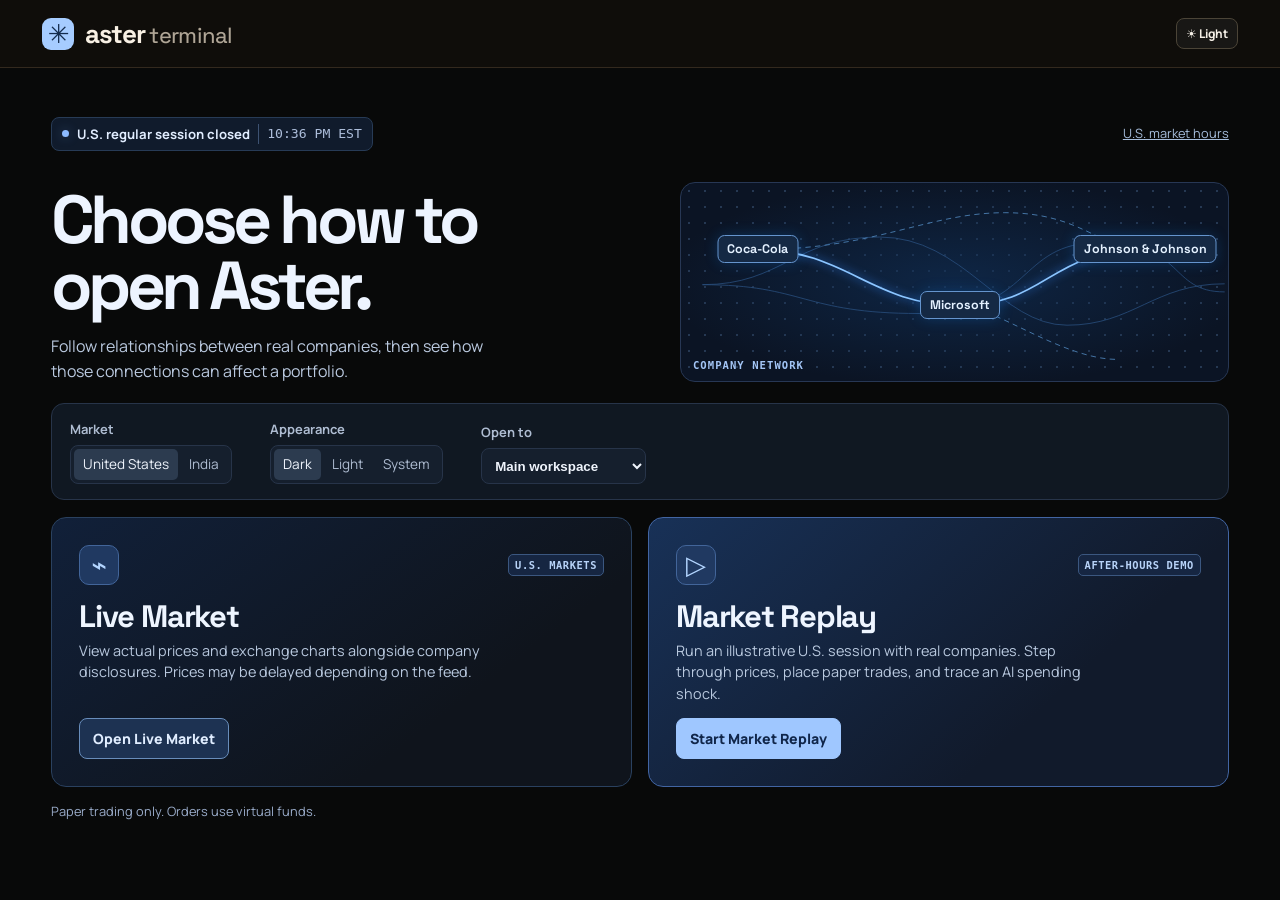
==== commit 263de800: "Put a multi-sector company network on the Aster homepage" ====
--- a/index.html
+++ b/index.html
@@ -9,9 +9,13 @@
 <script>
 'use strict';
 try {
-  document.documentElement.dataset.theme=localStorage.getItem('aster:theme')==='light'?'light':'dark';
+  const saved=localStorage.getItem('aster:theme');
+  const preference=['light','dark','system'].includes(saved)?saved:'dark';
+  const theme=preference==='system'?(matchMedia('(prefers-color-scheme: dark)').matches?'dark':'light'):preference;
+  document.documentElement.dataset.themePreference=preference;
+  document.documentElement.dataset.theme=theme;
 } catch {
-  // The default theme also works when browser storage is unavailable.
+  // The dark default is available even if browser storage is disabled.
 }
 
 </script>
@@ -986,6 +990,386 @@
 .chart-legend .chart-peer { color:#8dc6ff; }
 [data-theme="light"] .chart-legend .chart-peer { color:#2468a2; }
 
+/* Workspace layout and chart sizing */
+body {
+  --ws-bg:#0a0e15;
+  --ws-surface:#101822;
+  --ws-raised:#151f2d;
+  --ws-line:#273449;
+  --ws-text:#eff4fc;
+  --ws-soft:#afbdd2;
+  --ws-accent:#a6ccff;
+}
+[data-theme="light"] body {
+  --ws-bg:#f0f4fa;
+  --ws-surface:#fff;
+  --ws-raised:#f5f8fd;
+  --ws-line:#d3dfed;
+  --ws-text:#172b48;
+  --ws-soft:#526783;
+  --ws-accent:#24559d;
+}
+body:not([data-mode="choose"]) { background:var(--ws-bg); }
+body:not([data-mode="choose"]) .topbar {
+  min-height:76px;
+  background:color-mix(in srgb,var(--ws-surface) 94%,transparent);
+  border-color:var(--ws-line);
+}
+body:not([data-mode="choose"]) .workspace-nav { background:var(--ws-raised);border-color:var(--ws-line); }
+body:not([data-mode="choose"]) .nav { color:var(--ws-soft);padding:7px clamp(8px,1.05vw,17px); }
+body:not([data-mode="choose"]) .nav.active {
+  background:color-mix(in srgb,var(--ws-accent) 13%,var(--ws-surface));
+  color:var(--ws-text);border-color:color-mix(in srgb,var(--ws-accent) 40%,var(--ws-line));
+}
+body .brand-icon { background:#a6ccff;color:#132b4c;box-shadow:none; }
+body:not([data-mode="choose"]) :is(.brand,.invest-page-head h1,.intro h1,.desk-intro h1) { color:var(--ws-text); }
+body:not([data-mode="choose"]) :is(.brand-second,.lede,.invest-page-head p:not(.invest-kicker)) { color:var(--ws-soft); }
+#main { width:100%;max-width:1880px;padding:24px clamp(18px,3.2vw,58px) 0; }
+body[data-website=true] #main { max-width:1880px; }
+#main :is(.invest-card,.panel,.invest-stat,.metric) {
+  border-color:var(--ws-line);background-color:var(--ws-surface);box-shadow:none;
+}
+#main :is(.invest-page-head,.intro,.desk-intro) { margin:0;padding:26px 0 24px; }
+#main .invest-page-head h1 { font-size:clamp(38px,4.1vw,64px);font-weight:650;letter-spacing:-.065em; }
+#main .invest-page-head p:not(.invest-kicker) { font-size:16px;margin-top:8px; }
+#main :is(.invest-kicker,.eyebrow) { color:var(--ws-accent); }
+#main .invest-button.primary {
+  background:var(--ws-accent);border-color:var(--ws-accent);color:var(--ws-bg);
+  padding:10px 15px;
+}
+[data-theme="light"] #main .invest-button.primary { color:#fff; }
+
+.region-select select,.overview-ticker-label select,.gate-setting select {
+  border:1px solid var(--ws-line);border-radius:8px;background:var(--ws-raised);color:var(--ws-text);
+  font-weight:700;margin:0;min-height:36px;padding:6px 9px;max-width:100%;
+}
+.region-select select { font-size:13px; }
+.gate-setting select { min-width:165px; }
+.gate-settings {
+  display:grid;grid-template-columns:max-content max-content minmax(0,1fr);gap:clamp(12px,3vw,38px);
+  align-items:end;margin-bottom:17px;padding:15px 18px;
+  background:var(--ws-surface);border:1px solid var(--ws-line);border-radius:13px;color:var(--ws-text);
+}
+.gate-setting { display:grid;gap:6px;margin:0;padding:0;border:0;min-width:0;justify-items:start; }
+.gate-setting legend,.gate-setting>span { padding:0;color:var(--ws-soft);font-size:.81rem;font-weight:680; }
+.gate-setting legend { margin-bottom:6px; }
+.gate-controls {
+  display:flex;align-items:center;gap:2px;min-height:36px;padding:3px;
+  background:var(--ws-raised);border:1px solid var(--ws-line);border-radius:8px;
+}
+.gate-controls :is(a,label) {
+  display:block;position:relative;padding:5px 9px;
+  color:var(--ws-soft);font-size:.85rem;text-decoration:none;border-radius:5px;cursor:pointer;
+}
+.gate-controls a[aria-current=true],.gate-controls label:has(input:checked) {
+  color:var(--ws-text);background:color-mix(in srgb,var(--ws-accent) 16%,var(--ws-raised));
+}
+.gate-controls input { position:absolute;opacity:0;inset:0;width:100%;height:100%;margin:0;cursor:pointer; }
+.gate-controls label:has(input:focus-visible) { outline:2px solid var(--ws-accent);outline-offset:2px; }
+.session-gate { max-width:1330px; }
+.gate-options { gap:16px; }
+.gate-settings + .gate-options .gate-card { padding:clamp(18px,2.5vw,27px); }
+.gate-hero { margin-top:clamp(18px,3.2vh,35px);margin-bottom:20px; }
+.gate-network { min-height:200px; }
+
+#main .statusbar:not([hidden]) {
+  margin:0;font-size:13px;line-height:1.5;border-color:var(--ws-line);
+  background:var(--ws-surface);color:var(--ws-soft);
+}
+#main .statusbar strong { color:var(--ws-text); }
+#main .statusbar .replay-actions button { border-color:var(--ws-line);background:var(--ws-raised);color:var(--ws-text); }
+#main .statusbar .replay-actions button:hover { border-color:var(--ws-accent); }
+#main .replay-link { color:var(--ws-accent); }
+
+#main #overview-chart-panel {
+  background:var(--ws-surface);border:1px solid var(--ws-line);border-radius:18px;
+  overflow:hidden;min-width:0;
+}
+.overview-chart-head {
+  display:flex;align-items:center;justify-content:space-between;gap:18px;flex-wrap:wrap;
+  padding:clamp(16px,2vw,26px);
+}
+.overview-chart-head h2 { color:var(--ws-text);font-size:clamp(24px,2.5vw,35px);line-height:1.1;margin:4px 0;letter-spacing:-.048em; }
+.overview-chart-head .invest-index-value { margin-top:6px;color:var(--ws-text); }
+.overview-chart-head .invest-index-value:has(strong:empty) { display:none; }
+.overview-chart-controls { display:flex;align-items:flex-end;gap:10px;flex-wrap:wrap; }
+.overview-ticker-label { display:grid;gap:4px;min-width:0; }
+.overview-ticker-label span { color:var(--ws-soft);font-size:.75rem;font-weight:720; }
+.overview-ticker-label select { max-width:min(100%,275px);width:clamp(172px,18vw,275px);min-width:0;font-size:13px; }
+.overview-chart-controls .invest-pills { background:var(--ws-raised);border-color:var(--ws-line);min-height:36px; }
+.overview-chart-controls .invest-pills button { color:var(--ws-soft); }
+.overview-chart-controls .invest-pills button[aria-pressed=true] { color:var(--ws-text);background:color-mix(in srgb,var(--ws-accent) 15%,var(--ws-raised)); }
+#overview-expand { min-height:36px;background:var(--ws-raised);border-color:var(--ws-line);color:var(--ws-text); }
+#overview-expand:hover { border-color:var(--ws-accent); }
+
+#overview-chart-panel {
+  --workspace-chart-height:clamp(460px,54dvh,660px);
+}
+#overview-chart-panel .invest-chart-box {
+  height:var(--workspace-chart-height);margin:0 clamp(12px,2vw,25px);
+  border:1px solid var(--ws-line);border-radius:10px;
+  background:linear-gradient(155deg,var(--ws-raised),var(--ws-surface) 76%);
+}
+#overview-chart-panel .invest-chart-box::after { display:none; }
+#overview-chart-panel .invest-chart-range {
+  padding:10px clamp(12px,2vw,25px) 16px;color:var(--ws-soft);
+}
+#overview-chart-tooltip {
+  position:absolute;top:9px;transform:translateX(-50%);pointer-events:none;
+  max-width:calc(100% - 22px);padding:7px 10px;white-space:nowrap;
+  background:var(--ws-raised);border:1px solid var(--ws-line);border-radius:7px;
+  color:var(--ws-text);font:600 12px/1.35 var(--mono);
+}
+#overview-exchange-chart {
+  --exchange-height:var(--workspace-chart-height);padding:0 clamp(12px,2vw,25px) 10px;
+}
+#desk-exchange-chart { --exchange-height:clamp(400px,49dvh,620px); }
+#research-exchange-chart { --exchange-height:clamp(380px,44dvh,590px); }
+.exchange-chart .tradingview-widget-container,.exchange-quotes-card .tradingview-widget-container { height:auto!important;min-width:0; }
+.exchange-chart .tradingview-widget-container iframe,.exchange-quotes-card .tradingview-widget-container iframe {
+  display:block!important;height:var(--exchange-height)!important;width:100%!important;border-radius:8px;
+}
+#overview-chart-panel:fullscreen {
+  --workspace-chart-height:calc(100dvh - 154px);background:var(--ws-bg);border:0;border-radius:0;
+  overflow:auto;padding:0 max(2vw,12px) 12px;
+}
+#overview-chart-panel:fullscreen .overview-chart-head { padding-block:15px; }
+
+#main .invest-metrics { gap:14px;margin:16px 0; }
+#main .invest-stat { padding:17px clamp(12px,2vw,23px);background:var(--ws-surface);animation:none; }
+#main .invest-stat span { color:var(--ws-soft);font-size:13px; }
+#main .invest-stat strong { color:var(--ws-text);font-size:clamp(19px,2.25vw,34px); }
+#main .invest-overview-bottom { grid-template-columns:repeat(3,minmax(0,1fr));gap:14px; }
+#main :is(.invest-goal-preview,.invest-movers,.invest-risk-card) {
+  border-radius:15px;background:var(--ws-surface);color:var(--ws-text);
+}
+#main .invest-risk-card { background:linear-gradient(143deg,var(--ws-surface),color-mix(in srgb,var(--ws-accent) 9%,var(--ws-surface))); }
+#main :is(.invest-mover small,.invest-goal-row small,.invest-risk-card p:not(.invest-kicker)) { color:var(--ws-soft); }
+#main :is(.invest-mover,.invest-goal-row) { border-color:var(--ws-line); }
+#main .invest-goal-row { background:var(--ws-raised);color:var(--ws-text);padding:8px 10px; }
+#main .invest-goal-row>span:last-child { color:var(--ws-accent); }
+#main .invest-text-button { color:var(--ws-accent); }
+#main .invest-card-head { padding:17px 17px 12px; }
+#main .invest-risk-card>div:not(.invest-network-art) { padding:23px 20px; }
+#main .invest-risk-card .invest-button {
+  background:var(--ws-raised);border-color:var(--ws-line);color:var(--ws-accent);margin-top:4px;
+}
+#main .invest-network-art { opacity:.28; }
+#main .invest-table :is(th,td) { padding:12px clamp(10px,1.65vw,23px);border-color:var(--ws-line); }
+#main .invest-toolbar { padding:15px;gap:12px;border-color:var(--ws-line); }
+
+#main .workspace {
+  grid-template-columns:minmax(0,1fr) clamp(310px,28vw,430px);
+  gap:19px;align-items:start;
+}
+#main :is(.map .panel-header,.entity,.desk-panel-head) {
+  background:var(--ws-raised);color:var(--ws-text);border-color:var(--ws-line);
+}
+#main :is(.map .panel-header,.entity) { padding:17px 18px; }
+#main .map .filters { padding-block:11px; }
+#main #graph,#main .graph-shell { min-height:0; }
+#main #graph { max-height:clamp(470px,71dvh,740px); }
+#main .inspector { min-height:0; }
+#main #detail { max-height:none;padding:14px 16px; }
+#main :is(.relation,.news-row,.profile-facts div) { padding:8px 9px; }
+#main .entity p,#main .profile-section p { color:var(--ws-soft);font-size:14px;line-height:1.55; }
+#main .detail-tabs { flex-wrap:wrap; }
+#main .detail-tabs button { padding:9px 5px;font-size:13px; }
+#main .search { min-height:49px; }
+#main :is(.wallet,.scenario) { margin-top:20px;padding:clamp(15px,2.05vw,27px); }
+#main .desk-layout { gap:18px; }
+#main .desk-price-area { height:clamp(265px,43dvh,515px); }
+#main .account-metrics { gap:12px; }
+#main .account-metrics .metric { padding:12px 14px; }
+
+@media(max-width:1130px) {
+  body:not([data-mode="choose"]) .topbar { display:grid;grid-template-columns:1fr auto;padding:9px 15px; }
+  body:not([data-mode="choose"]) .workspace-nav { grid-row:2;grid-column:1/-1;width:100%;overflow-x:auto;justify-content:flex-start; }
+  body:not([data-mode="choose"]) .workspace-nav .nav { flex:none; }
+}
+@media(max-width:960px) {
+  #main .workspace { grid-template-columns:minmax(0,1fr); }
+  #main .invest-overview-bottom { grid-template-columns:repeat(2,minmax(0,1fr)); }
+  #main .invest-risk-card { grid-column:1/-1; }
+}
+@media(max-width:740px) {
+  .gate-network { min-height:135px; }
+  .gate-settings { grid-template-columns:1fr 1fr; }
+  #overview-chart-panel { --workspace-chart-height:clamp(350px,52dvh,500px); }
+  #main :is(.invest-page-head,.intro,.desk-intro) { padding-block:18px; }
+  #main .account-metrics .metric { padding:9px 10px; }
+}
+@media(max-width:520px) {
+  #main { padding:13px 11px 0; }
+  .overview-chart-head { padding:13px 11px; }
+  .overview-chart-controls { width:100%;gap:7px; }
+  .overview-ticker-label { flex:1 1 100%; }
+  .overview-ticker-label select { width:100%;max-width:none; }
+  #overview-chart-panel { --workspace-chart-height:clamp(310px,47dvh,400px); }
+  #overview-chart-panel:fullscreen { --workspace-chart-height:calc(100dvh - 194px); }
+  #main .invest-overview-bottom { grid-template-columns:minmax(0,1fr); }
+  #main .invest-metrics { gap:6px; }
+  #main .invest-stat { padding:9px 7px; }
+  #main .invest-stat strong { overflow-wrap:anywhere;font-size:clamp(14px,4vw,20px); }
+  #main .invest-stat span { font-size:11px; }
+  .gate-settings { padding:11px;gap:10px; }
+  .gate-controls :is(a,label) { padding-inline:5px;font-size:.77rem; }
+  .gate-setting select { min-width:130px; }
+  .region-select select { font-size:11px;padding-inline:4px;margin:0;min-height:32px; }
+  body:not([data-mode="choose"]) .topbar { gap:5px;padding-inline:8px; }
+  .topbar-settings { gap:4px; }
+  .theme-toggle { padding-inline:5px; }
+  .brand { gap:5px; }
+}
+@media(max-width:345px) {
+  .gate-settings { grid-template-columns:1fr; }
+}
+#main :is(.wallet,.scenario,.metric.highlight) {
+  background:linear-gradient(145deg,var(--ws-raised),var(--ws-surface) 72%);border-color:var(--ws-line);
+}
+#main .btn.primary {
+  background:var(--ws-accent);border-color:var(--ws-accent);color:var(--ws-bg);box-shadow:none;
+}
+[data-theme="light"] #main .btn.primary { color:#fff; }
+#main :is(.entity-glyph,.scenario-icon) { background:var(--ws-raised);border-color:var(--ws-line);color:var(--ws-accent); }
+#main :is(.rel-source,.detail-tabs,.profile-section,.news-row,.relation,.profile-facts div) { border-color:var(--ws-line); }
+#main :is(.relation,.news-row,.profile-facts div) { background:var(--ws-raised);color:var(--ws-text); }
+#main :is(.relation,.news-row):hover { border-color:var(--ws-accent); }
+#main :is(.rel-source,.detail-tabs button[aria-pressed=true]) { color:var(--ws-accent); }
+#main .detail-tabs button[aria-pressed=true] { border-color:var(--ws-accent); }
+#main :is(.wallet-cash,.metric strong,.price-num,.profile-facts dd) { color:var(--ws-text); }
+
+.company-mark {
+  width:34px;height:34px;display:inline-grid;place-items:center;flex:none;overflow:hidden;
+  border-radius:8px;background:var(--ws-raised);color:var(--ws-accent);font:750 12px var(--display);
+}
+.company-mark.has-mark { background:#f2f6fc;padding:4px; }
+.company-mark img { display:block;width:100%;height:100%;min-width:0;min-height:0;object-fit:contain; }
+.overview-company,.research-lockup { display:flex;align-items:center;gap:12px;min-width:0; }
+.overview-company .company-mark,.research-lockup .company-mark { width:45px;height:45px;border-radius:10px; }
+.overview-company .company-mark { padding:5px; }
+#main .invest-company-button { display:inline-flex;gap:10px;align-items:center; }
+#main .invest-mover { grid-template-columns:34px minmax(0,1fr) auto; }
+#main .node[data-group] .node-glyph { width:42px;height:42px;border-radius:11px; }
+.node-glyph .company-mark,.entity-glyph .company-mark { width:calc(100% - 6px);height:calc(100% - 6px);border-radius:7px; }
+.node-glyph .company-mark:not(.has-mark),.entity-glyph .company-mark:not(.has-mark) { background:transparent;color:inherit; }
+.node-glyph .company-mark.has-mark { padding:3px; }
+.entity-glyph:has(.has-mark) { border-color:var(--ws-line); }
+.relation .company-mark { width:27px;height:27px;padding:3px;border-radius:6px; }
+#main .desk-symbol-name { display:flex;align-items:center;gap:8px; }
+#main .desk-symbol-name .company-mark { width:29px;height:29px;border-radius:6px;padding:3px; }
+#main .desk-symbol-name>span:last-child { min-width:0; }
+#main .desk-symbol-name small { overflow:hidden;text-overflow:ellipsis;white-space:nowrap; }
+#main .overview-chart-head { padding-block:16px; }
+@media(min-width:1200px) {
+  #main .desk-layout { grid-template-columns:minmax(210px,1fr) minmax(0,2.95fr) minmax(255px,1.17fr); }
+  #main .invest-overview-bottom { grid-template-columns:minmax(0,1.08fr) minmax(0,1fr) minmax(0,.92fr); }
+}
+@media(max-width:520px) {
+  .overview-company { gap:8px; }
+  .overview-company .company-mark { width:37px;height:37px; }
+}
+.exchange-chart[data-widget-state=loading] .tradingview-widget-container { position:relative; }
+.exchange-chart[data-widget-state=loading] iframe { opacity:0; }
+.exchange-chart[data-widget-state=loading] .tradingview-widget-container:has(iframe) .exchange-unavailable:not([hidden]) {
+  position:absolute;left:12px;right:12px;top:min(50%,170px);margin:0;text-align:center;pointer-events:none;
+}
+.exchange-chart[data-widget-state=loading] .tradingview-widget-container:has(iframe) {
+  background:linear-gradient(140deg,var(--ws-raised),var(--ws-surface));border-radius:8px;
+}
+
+/* Main network and company connection diagrams */
+#overview-network-slot:not(:empty) { margin-bottom:22px; }
+#main #network-view .intro { padding-block:21px 19px; }
+#network-title { font-size:clamp(36px,5vw,61px); }
+#main .overview-head { padding-block:8px 16px; }
+#main .overview-head h2 { color:var(--ws-text);font:680 clamp(25px,3vw,37px)/1.08 var(--display);letter-spacing:-.045em; }
+#main .workspace { grid-template-columns:minmax(0,1fr) clamp(324px,25vw,406px); }
+#main .map-toolbar { display:flex;align-items:center;justify-content:space-between;gap:6px;padding:8px 12px; }
+#main .map-toolbar .filters { padding:0; }
+#main .map .panel-header { padding-block:13px; }
+#main #network-view :is(.search,.map .btn.secondary,.filter.active,.filter:hover) {
+  background:var(--ws-raised);color:var(--ws-text);border-color:var(--ws-line);
+}
+#main #network-view :is(.search:focus-within,.map .btn.secondary:hover,.map .btn.secondary[aria-pressed=true]) {
+  border-color:var(--ws-accent);color:var(--ws-accent);box-shadow:none;
+}
+#main #network-view :is(.filter,.detail-tabs button,.profile-section h3,.relation-group h3,.headline-head h3) { color:var(--ws-soft); }
+#main #network-view :is(.filter.active,.detail-tabs button[aria-pressed=true]) { color:var(--ws-accent); }
+.map-sector { margin-left:auto;flex:none; }
+.map-sector select {
+  min-height:33px;max-width:140px;border:1px solid var(--ws-line);border-radius:6px;
+  background:var(--ws-surface);color:var(--ws-text);padding:4px 7px;font:650 12px var(--font);
+}
+.peer { --edge:#739ab9; }
+[data-theme="light"] .peer { --edge:#536f91; }
+.filters .peer { border-top-style:dashed; }
+#main .map .node-name { max-width:calc(100% - 7px);overflow:hidden;text-overflow:ellipsis; }
+#main .node[data-group="4"] .node-glyph { background:#152a48;border-color:#567da7; }
+#main .node[data-group="5"] .node-glyph { background:#142c52;border-color:#537cb2; }
+#main .node[data-group="6"] .node-glyph { background:#1b2852;border-color:#6378b7; }
+#main .node[data-group="7"] .node-glyph { background:#162b3e;border-color:#4c789c; }
+#main .node[data-group]:is(:hover,.selected) .node-glyph { background:#a6d5ff;border-color:#d7eeff; }
+[data-theme="light"] body #main .node[data-group] .node-glyph { background:#eef5ff;border-color:#8faad2; }
+[data-theme="light"] body #main .node[data-group]:is(:hover,.selected) .node-glyph { background:#b8d9ff;border-color:#5687d5; }
+#main .lane span { letter-spacing:.055em;padding-inline:6px; }
+.map-pan-hint { display:none; }
+.profile-heading,.peek-company { display:flex;align-items:center;gap:9px; }
+.profile-heading { justify-content:space-between;margin-bottom:7px; }
+.profile-heading h3 { margin:0; }
+.profile-all { border:0;background:none;color:var(--ws-accent);font:700 12px var(--font);padding:2px;white-space:nowrap; }
+.profile-all:hover { text-decoration:underline; }
+.connection-figure {
+  margin:0 0 8px;padding:9px;border:1px solid var(--ws-line);border-radius:9px;
+  background:linear-gradient(115deg,color-mix(in srgb,var(--edge) 8%,var(--ws-raised)),var(--ws-surface));
+}
+.connection-nodes { display:grid;grid-template-columns:minmax(65px,auto) minmax(64px,1fr) minmax(65px,auto);align-items:center;gap:5px; }
+.connection-company {
+  display:grid;place-items:center;grid-template-rows:32px auto;gap:3px;min-width:0;padding:3px 2px;
+  border:1px solid transparent;border-radius:7px;background:none;color:var(--ws-text);font:650 11px var(--mono);
+}
+.connection-company.current,.connection-company:hover { background:var(--ws-raised);border-color:var(--ws-line); }
+.connection-company .company-mark { width:31px;height:31px;border-radius:6px; }
+.connection-track {
+  display:grid;justify-items:center;gap:5px;color:var(--ws-soft);font:700 11px var(--font);text-align:center;
+}
+.connection-track i { display:block;width:100%;height:0;border-top:2px solid var(--edge);position:relative;margin-block:1px 6px; }
+:is(.spend,.holding,.peer) .connection-track i { border-top-style:dashed; }
+.partner .connection-track i { border-top-style:dotted; }
+.connection-track.directed i::after {
+  content:"";position:absolute;right:0;top:-5px;width:6px;height:6px;border:solid var(--edge);border-width:2px 2px 0 0;
+  transform:rotate(45deg);
+}
+.connection-figure figcaption {
+  display:flex;align-items:flex-end;justify-content:space-between;gap:6px;
+  padding-top:7px;margin-top:4px;border-top:1px solid var(--ws-line);color:var(--ws-text);font:650 12px/1.36 var(--font);
+}
+.connection-figure figcaption small { display:block;margin-top:3px;color:var(--ws-soft);font-weight:540; }
+.connection-figure .rel-source {
+  display:flex;gap:2px;align-items:center;flex:none;margin:0;padding:3px 5px;color:var(--ws-accent);border-color:var(--ws-line);
+}
+.connection-figure .rel-source:hover { text-decoration:underline; }
+.peek-company>.company-mark { width:48px;height:48px;border-radius:10px;padding:5px; }
+.node-popover .peek-company { padding-right:22px; }
+@media(min-width:1201px) {
+  #main #detail { max-height:clamp(440px,62dvh,658px); }
+}
+@media(max-width:1200px) {
+  #main .workspace { grid-template-columns:minmax(0,1fr);gap:13px; }
+}
+@media(max-width:830px) {
+  .map-pan-hint { display:inline; }
+}
+@media(max-width:600px) {
+  #main .map-toolbar { flex-wrap:wrap;padding:7px 9px; }
+  #main .map-toolbar .filters { flex:1 1 100%; }
+  .map-sector { margin-left:0; }
+  #main .map .panel-header { padding-inline:10px; }
+  #main .map-actions { gap:4px; }
+  #main .map-actions button { padding-inline:5px; }
+  #overview-network-slot:not(:empty) { margin-bottom:17px; }
+}
+
 </style>
 
 </head>
@@ -1001,19 +1385,19 @@
     <button type="button" class="nav" data-nav="network">Network</button>
     <button type="button" class="nav" data-nav="trading">Trading</button>
   </nav>
-  <div class="topbar-settings"><button class="theme-toggle" type="button" id="theme-toggle" aria-pressed="false" aria-label="Light mode">☀ Light</button><a href="?" class="mode-picker-link" id="mode-current" aria-label="Change market mode" title="Change market mode">Choose mode</a></div>
+  <div class="topbar-settings"><label id="workspace-region-control" class="region-select" hidden><span class="sr-only">Market region</span><select id="workspace-region"><option value="us">United States</option><option value="india">India</option></select></label><button class="theme-toggle" type="button" id="theme-toggle" aria-pressed="false" aria-label="Light mode">☀ Light</button><a href="?" class="mode-picker-link" id="mode-current" aria-label="Change market mode" title="Change market mode">Choose mode</a></div>
 </header>
 <main id="session-gate" class="session-gate" aria-labelledby="gate-title">
   <div class="gate-top">
     <div class="gate-market" id="gate-session"><span class="session-dot" aria-hidden="true"></span><strong id="gate-session-label">U.S. equities</strong><time id="gate-market-clock"></time></div>
-    <a class="gate-hours" href="https://www.nyse.com/trade/hours-calendars" target="_blank" rel="noopener noreferrer">U.S. market hours</a>
+    <a class="gate-hours" id="gate-hours" href="https://www.nyse.com/trade/hours-calendars" target="_blank" rel="noopener noreferrer">U.S. market hours</a>
   </div>
   <div class="gate-hero">
     <div class="gate-intro">
       <h1 id="gate-title">Choose how to<br>open Aster.</h1>
       <p>Follow relationships between real companies, then see how those connections can affect a portfolio.</p>
     </div>
-    <div class="gate-network" aria-label="OpenAI buys cloud capacity from CoreWeave, which buys hardware from NVIDIA" role="img">
+    <div class="gate-network" id="gate-network" aria-label="Coca-Cola committed to buy Microsoft cloud services. Microsoft also announced a digital surgery partnership with Johnson &amp; Johnson." role="img">
       <svg viewBox="0 0 510 220" aria-hidden="true" preserveAspectRatio="none">
         <path d="M20 113 C95 113 106 60 185 60 S298 158 360 158 S441 112 507 112" class="gate-trace-bg"/>
         <path d="M20 113 C115 113 113 145 222 145 S311 66 391 66 S454 121 507 121" class="gate-trace-bg"/>
@@ -1022,20 +1406,25 @@
         <path d="M260 136 C292 137 356 196 407 196" class="gate-trace-edge"/>
         <circle cx="71" cy="74" r="5"/><circle cx="260" cy="136" r="5"/><circle cx="433" cy="74" r="5"/>
       </svg>
-      <span class="gate-node gate-node-a">OpenAI</span><span class="gate-node gate-node-b">CoreWeave</span><span class="gate-node gate-node-c">NVIDIA</span>
+      <span class="gate-node gate-node-a">Coca-Cola</span><span class="gate-node gate-node-b">Microsoft</span><span class="gate-node gate-node-c">Johnson &amp; Johnson</span>
       <span class="gate-network-tag">COMPANY NETWORK</span>
     </div>
   </div>
+  <div class="gate-settings">
+    <div class="gate-setting"><span id="gate-region-label">Market</span><nav class="gate-controls" aria-labelledby="gate-region-label"><a data-gate-region="us" href="?">United States</a><a data-gate-region="india" href="?region=india">India</a></nav></div>
+    <fieldset class="gate-setting"><legend>Appearance</legend><div class="gate-controls gate-themes"><label><input type="radio" name="gate-theme" value="dark" checked>Dark</label><label><input type="radio" name="gate-theme" value="light">Light</label><label><input type="radio" name="gate-theme" value="system">System</label></div></fieldset>
+    <label class="gate-setting" for="gate-start"><span>Open to</span><select id="gate-start" aria-label="Open to"><option value="overview">Main workspace</option><option value="network">Company network</option><option value="trading">Trading desk</option></select></label>
+  </div>
   <div class="gate-options" aria-label="Market modes">
     <article class="gate-card gate-live">
-      <div class="gate-card-top"><span class="gate-card-icon" aria-hidden="true">⌁</span><span class="gate-tag">U.S. MARKETS</span></div>
-      <div><h2>Live Market</h2><p>View actual prices and exchange charts alongside company disclosures. Prices may be delayed depending on the feed.</p></div>
-      <a class="gate-action" href="?mode=live">Open Live Market</a>
+      <div class="gate-card-top"><span class="gate-card-icon" aria-hidden="true">⌁</span><span class="gate-tag" id="gate-live-badge">U.S. MARKETS</span></div>
+      <div><h2>Live Market</h2><p id="gate-live-description">View actual prices and exchange charts alongside company disclosures. Prices may be delayed depending on the feed.</p></div>
+      <a class="gate-action" id="gate-live-action" href="?mode=live">Open Live Market</a>
     </article>
     <article class="gate-card gate-replay">
       <div class="gate-card-top"><span class="gate-card-icon" aria-hidden="true">▷</span><span class="gate-tag" id="gate-replay-badge">AFTER-HOURS DEMO</span></div>
-      <div><h2>Market Replay</h2><p>Run an illustrative U.S. session with real companies. Step through prices, place paper trades, and trace an AI spending shock.</p></div>
-      <a class="gate-action" href="?mode=replay">Start Market Replay</a>
+      <div><h2>Market Replay</h2><p id="gate-replay-description">Run an illustrative U.S. session with real companies. Step through prices, place paper trades, and trace an AI spending shock.</p></div>
+      <a class="gate-action" id="gate-replay-action" href="?mode=replay">Start Market Replay</a>
     </article>
   </div>
   <p class="gate-foot">Paper trading only. Orders use virtual funds.</p>
@@ -1045,32 +1434,42 @@
   <div id="account-metrics" class="account-metrics" aria-label="Paper account summary"></div>
   <div class="statusbar" id="market-status" role="status">Connecting to market data…</div>
   <section id="invest-overview" class="invest-page" aria-labelledby="invest-overview-title" hidden>
-    <header class="invest-page-head">
-      <div><p class="invest-kicker">ASTER INVEST</p><h1 id="invest-overview-title">Investing overview</h1><p>Explore the market, practise trades, and track what you’re saving for.</p></div>
-      <button class="invest-button primary" type="button" data-nav="markets">Explore markets <span aria-hidden="true">↗</span></button>
+    <div id="overview-network-slot"></div>
+    <header class="invest-page-head overview-head">
+      <div><p class="invest-kicker" id="overview-market-label">U.S. EQUITIES</p><h2 id="invest-overview-title">Price history</h2></div>
+      <button class="invest-button primary" type="button" data-nav="markets">Explore markets</button>
     </header>
-    <div class="invest-hero">
-      <article class="invest-card invest-market-card" aria-labelledby="invest-chart-title">
-        <header class="invest-card-head">
-          <div><p class="invest-kicker" id="invest-index-label">MARKET SNAPSHOT</p><h2 id="invest-chart-title">Market 500</h2><div class="invest-index-value"><strong id="invest-index-value"></strong><span id="invest-index-change"></span></div></div>
+    <article class="invest-card invest-market-card" id="overview-chart-panel" aria-labelledby="invest-chart-title">
+      <header class="panel-header overview-chart-head">
+        <div class="overview-company">
+          <div id="overview-company-mark" aria-hidden="true"></div>
+          <div>
+          <p class="invest-kicker" id="invest-index-label">PRICE HISTORY</p>
+          <h2 id="invest-chart-title">NVIDIA</h2>
+          <div class="invest-index-value"><strong id="invest-index-value"></strong><span id="invest-index-change"></span></div>
+          </div>
+        </div>
+        <div class="overview-chart-controls">
+          <label class="overview-ticker-label"><span>Company</span><select id="overview-ticker" aria-label="Chart company"></select></label>
           <div id="invest-periods" class="invest-pills" aria-label="Overview chart timeframe"></div>
-        </header>
-        <div class="invest-chart-box"><canvas id="invest-market-chart" aria-label="Market performance chart" role="img"></canvas><p id="invest-chart-empty" hidden></p></div>
-        <div id="invest-chart-range" class="invest-chart-range"></div>
-        <div id="overview-exchange-chart" class="exchange-chart" hidden></div>
-      </article>
-      <article class="invest-card invest-goal-preview" aria-labelledby="invest-plan-title">
-        <header class="invest-card-head"><div><p class="invest-kicker">YOUR PLAN</p><h2 id="invest-plan-title">Saving goals</h2></div><button type="button" class="invest-text-button" data-nav="goals">View goals</button></header>
-        <div id="invest-goal-preview"></div>
-      </article>
-    </div>
+          <button type="button" id="overview-expand" class="invest-button secondary" aria-pressed="false">Expand chart</button>
+        </div>
+      </header>
+      <div class="invest-chart-box"><canvas id="invest-market-chart" aria-label="Company price chart" role="img"></canvas><p id="invest-chart-empty" hidden></p><output id="overview-chart-tooltip" hidden></output></div>
+      <div id="invest-chart-range" class="invest-chart-range"></div>
+      <div id="overview-exchange-chart" class="exchange-chart" hidden></div>
+    </article>
     <div id="invest-metrics" class="invest-metrics" aria-label="Virtual account snapshot"></div>
     <div class="invest-overview-bottom">
       <article class="invest-card invest-movers" aria-labelledby="invest-movers-title"><header class="invest-card-head"><h2 id="invest-movers-title">Market movers</h2><button class="invest-text-button" type="button" data-nav="markets">See all</button></header><div id="invest-movers"></div></article>
+      <article class="invest-card invest-goal-preview" aria-labelledby="invest-plan-title">
+        <header class="invest-card-head"><h2 id="invest-plan-title">Saving goals</h2><button type="button" class="invest-text-button" data-nav="goals">View goals</button></header>
+        <div id="invest-goal-preview"></div>
+      </article>
       <article class="invest-card invest-risk-card">
         <div class="invest-network-art" aria-hidden="true"><i></i><i></i><i></i><b></b><b></b><b></b><b></b></div>
-        <div><p class="invest-kicker">COMPANY NETWORK</p><h2>How does a shock reach you?</h2><p>Follow a change at one company through suppliers, fund holdings, and the demo portfolio.</p>
-        <button class="invest-button secondary" type="button" data-nav="network">Open company network <span aria-hidden="true">↗</span></button></div>
+        <div><h2>How does a shock reach you?</h2><p>Follow a change at one company through suppliers, fund holdings, and the demo portfolio.</p>
+        <button class="invest-button secondary" type="button" id="overview-risk">Open stress test <span aria-hidden="true">↗</span></button></div>
       </article>
     </div>
   </section>
@@ -1097,9 +1496,10 @@
     <div id="invest-goal-cards" class="invest-goals-grid"></div>
     <p class="invest-goal-note">Estimates use your saved amount and monthly contribution. Adding a goal does not change your paper cash.</p>
   </section>
-  <section id="network-view" aria-label="Company network">
+  <div id="network-route-slot">
+  <section id="network-view" aria-labelledby="network-title" hidden>
   <div class="intro">
-    <div><h1>Company network</h1><p class="lede">Trace who funds whom and how one shock can reach your portfolio.</p></div>
+    <div><h1 id="network-title">Company network</h1><p class="lede" id="network-description">Follow investments, supplier ties, partnerships and industry peers across the market.</p></div>
     <div class="search" id="search-wrap">
       <label class="sr-only" for="search">Search companies, tickers or sectors</label>
       <span class="search-icon" aria-hidden="true"></span>
@@ -1114,12 +1514,16 @@
         <div><h2 id="map-title">Relationship map</h2><p id="map-count"></p></div>
         <div class="map-actions"><button class="btn secondary compact" id="isolate" aria-pressed="false"><span aria-hidden="true">◎</span> Focus node</button><button type="button" class="btn secondary compact" id="pulse-toggle" aria-pressed="true">Glow</button></div>
       </header>
+      <div class="map-toolbar">
       <div class="filters" role="group" aria-label="Filter relationships" id="filters">
         <button data-filter="all" class="filter active" aria-pressed="true">All links</button>
         <button data-filter="funding" class="filter" aria-pressed="false"><i class="dot funding"></i>Equity</button>
         <button data-filter="spend" class="filter" aria-pressed="false"><i class="dot spend"></i>Purchases</button>
         <button data-filter="holding" class="filter" aria-pressed="false"><i class="dot holding"></i>Fund holdings</button>
         <button data-filter="partner" class="filter" aria-pressed="false"><i class="dot partner"></i>Partnerships</button>
+        <button data-filter="peer" class="filter" aria-pressed="false"><i class="dot peer"></i>Industry peers</button>
+      </div>
+      <label class="map-sector" for="map-sector"><span class="sr-only">Featured sector</span><select id="map-sector"><option value="">All sectors</option></select></label>
       </div>
       <div class="graph-shell">
         <div id="graph" tabindex="0" role="region" aria-label="Interactive company relationship map. Pan horizontally on small screens.">
@@ -1127,7 +1531,7 @@
         </div>
         <div class="zoom" role="group" aria-label="Map zoom"><button id="zoom-out" aria-label="Zoom out">−</button><button id="zoom-reset" aria-label="Fit map">Fit</button><button id="zoom-in" aria-label="Zoom in">+</button></div>
       </div>
-      <footer class="map-footer"><span class="map-hint">Select a company to open its profile.</span><span id="map-filter-note" aria-live="polite"></span></footer>
+      <footer class="map-footer"><span class="map-hint"><span class="map-pan-hint">Swipe to explore · </span>Select a company to follow its links.</span><span id="map-filter-note" aria-live="polite"></span></footer>
     </section>
     <aside class="panel inspector" aria-labelledby="entity-title" id="company-panel">
       <div id="entity"></div>
@@ -1139,6 +1543,7 @@
     </aside>
   </div>
   </section>
+  </div>
   <section id="trade-desk" aria-labelledby="trade-desk-title" hidden>
     <header class="desk-intro">
       <div>
@@ -1476,30 +1881,26 @@
 </script>
 <script>
 const liveGroups = [
-  ['Funds & investors', [
-    ['SPY','SPDR S&P 500 ETF','Benchmark fund','Fund','State Street ETF designed to track the S&P 500. The network shows selected disclosed holdings.','SPY'],
+  ['Platforms', [
     ['MSFT','Microsoft','Azure and equity','Listed','Operates Azure and disclosed that it remains a major OpenAI shareholder.','MSFT'],
-    ['AMZN','Amazon','AWS and equity','Listed','Provides cloud infrastructure through AWS and has invested in Anthropic.','AMZN']
+    ['AMZN','Amazon','E-commerce and cloud','Listed','Operates an online marketplace and provides cloud infrastructure through AWS. It has invested in Anthropic.','AMZN'],
+    ['GOOGL','Alphabet','Search and cloud','Listed','Operates Google Cloud and Gemini. Google LLC entered a disclosed investment agreement with Anthropic.','GOOGL'],
+    ['META','Meta Platforms','Social platforms and AI','Listed','Operates advertising-supported social platforms and develops the Meta AI product family.','META']
   ]],
-  ['Chips', [
+  ['Computing', [
     ['NVDA','NVIDIA','Accelerators','Listed','Designs accelerators, networking hardware and software for AI infrastructure.','NVDA'],
     ['AMD','AMD','Accelerators','Listed','Builds CPUs and GPU accelerators for enterprise and data centre customers.','AMD'],
-    ['AVGO','Broadcom','Custom silicon','Listed','Supplies networking and custom silicon, including collaboration with OpenAI.','AVGO']
-  ]],
-  ['Cloud', [
+    ['AVGO','Broadcom','Custom silicon','Listed','Supplies networking and custom silicon, including collaboration with OpenAI.','AVGO'],
     ['CRWV','CoreWeave','AI infrastructure','Listed','Runs cloud infrastructure and has disclosed equity and commercial ties to NVIDIA.','CRWV'],
-    ['ORCL','Oracle','Oracle Cloud','Listed','Provides cloud infrastructure and participates in the Stargate project.','ORCL'],
-    ['GOOGL','Alphabet','Google Cloud','Listed','Operates Google Cloud and Gemini. Google LLC entered a disclosed investment agreement with Anthropic.','GOOGL']
+    ['ORCL','Oracle','Oracle Cloud','Listed','Provides cloud infrastructure and participates in the Stargate project.','ORCL']
   ]],
   ['AI labs', [
     ['OPENAI','OpenAI','Foundation models','Private','Develops foundation models and has disclosed relationships with multiple infrastructure providers.'],
-    ['ANT','Anthropic','Foundation models','Listed','Develops Claude models. Its IPO announcement identified ANT as the Nasdaq ticker.','ANT'],
-    ['META','Meta Platforms','AI research','Listed','Develops AI models and operates the Meta AI product family.','META']
+    ['ANT','Anthropic','Foundation models','Listed','Develops Claude models. Its IPO announcement identified ANT as the Nasdaq ticker.','ANT']
   ]]
 ];
 
 const liveSources = {
-  spy:'https://www.ssga.com/library-content/products/factsheets/etfs/us/factsheet-us-en-spy.pdf',
   nvidiaEquity:'https://www.sec.gov/Archives/edgar/data/1769628/000176962826000044/crwv-20260123.htm',
   nvidiaSupply:'https://www.sec.gov/Archives/edgar/data/1769628/000176962826000191/crwv-20260422.htm',
   nvidiaRisk:'https://www.sec.gov/Archives/edgar/data/1045810/000104581025000209/nvda-20250727.htm',
@@ -1511,16 +1912,11 @@
   openAws:'https://www.aboutamazon.com/news/aws/aws-open-ai-workloads-compute-infrastructure',
   openOracle:'https://openai.com/index/stargate-advances-with-partnership-with-oracle/',
   openBroadcom:'https://openai.com/index/openai-and-broadcom-announce-strategic-collaboration/',
+  metaNvidia:'https://about.fb.com/news/2026/02/meta-nvidia-announce-long-term-infrastructure-partnership/',
   network:'https://openai.com/index/mrc-supercomputer-networking/',
   antCrwv:'https://www.sec.gov/Archives/edgar/data/1769628/000176962826000220/coreweave1q26earningspress.htm'
 };
 const liveLinks = [
-  ['SPY','NVDA','holding','Disclosed constituent','','Mar 2026','spy'],
-  ['SPY','MSFT','holding','Disclosed constituent','','Mar 2026','spy'],
-  ['SPY','AMZN','holding','Disclosed constituent','','Mar 2026','spy'],
-  ['SPY','AVGO','holding','Disclosed constituent','','Mar 2026','spy'],
-  ['SPY','GOOGL','holding','Disclosed Class A constituent','','Mar 2026','spy'],
-  ['SPY','META','holding','Disclosed constituent','','Mar 2026','spy'],
   ['NVDA','CRWV','funding','Completed equity purchase','$2 billion','23 Jan 2026','nvidiaEquity'],
   ['CRWV','NVDA','spend','Purchases from NVIDIA','17% of 2025 supplier purchases','2025 fiscal year','nvidiaSupply'],
   ['MSFT','OPENAI','funding','Disclosed existing shareholding','','27 Apr 2026','msft'],
@@ -1534,6 +1930,7 @@
   ['OPENAI','AVGO','partner','Custom accelerator collaboration','10 GW target','13 Oct 2025','openBroadcom'],
   ['OPENAI','AMD','partner','AI training-network protocol','','05 May 2026','network'],
   ['OPENAI','NVDA','partner','AI training-network protocol','','05 May 2026','network'],
+  ['META','NVDA','partner','Multi-year AI infrastructure partnership','','17 Feb 2026','metaNvidia'],
   ['ANT','CRWV','spend','Multi-year cloud agreement','','Q1 2026 disclosure','antCrwv']
 ].map(([from,to,type,label,value,date,source], id)=>({id,from,to,type,label,value,date,url:liveSources[source]}));
 
@@ -1550,19 +1947,16 @@
 const liveResearch = [
   ['Disclosed NVIDIA equity purchase','CoreWeave Form 8-K, January 2026.',liveSources.nvidiaEquity],
   ['Disclosed NVIDIA supplier relationship','CoreWeave proxy statement, 2025 supplier purchases.',liveSources.nvidiaSupply],
-  ['ETF disclosures','State Street issuer fact sheet, March 2026 snapshot. Holdings can change.',liveSources.spy],
   ['AI financing and spillovers','IMF Global Financial Stability Report, October 2026.','https://www.imf.org/-/media/files/publications/gfsr/2026/october/english/ch1.pdf'],
   ['Market data methods','Alpaca feed coverage and real-time entitlements.','https://docs.alpaca.markets/us/docs/about-market-data-api'],
   ['Public exchange charts','TradingView lists the delay and data provider by exchange.','https://www.tradingview.com/widget-docs/markets/north-america/']
 ];
 
 function liveDataset() {
-  const companies = new Map(liveGroups.flatMap(([,rows],group)=>rows.map(([id,name,sector,listing,summary,symbol],index)=>[id,{id,name,sector,listing,summary,symbol,group,index}])));
-  return {groups:liveGroups,companies,links:liveLinks,articles:disclosed,research:liveResearch};
+  return extendMarketCoverage(liveGroups,liveLinks,disclosed,liveResearch,'us');
 }
 
 const liveProfileNotes = {
-  SPY: 'The map shows selected fund constituents from a dated disclosure. A fund position can overlap with stocks you already hold directly.',
   MSFT: 'Azure capacity and Microsoft’s disclosed OpenAI shareholding are separate paths of exposure to the same company.',
   AMZN: 'AWS appears on both the Anthropic and OpenAI paths. Amazon also announced equity funding for Anthropic.',
   NVDA: 'NVIDIA appears twice in the CoreWeave relationship: as an equity investor and as a supplier.',
@@ -1573,23 +1967,315 @@
   GOOGL: 'The Google–Anthropic link is a dated stock purchase agreement. The displayed figure is the agreement amount.',
   OPENAI: 'The map separates capacity agreements, equity relationships, and engineering partnerships. Each link opens the original dated announcement.',
   ANT: 'The map separates Anthropic’s external capital and the cloud capacity it buys. Longer price windows depend on the available trading history.',
-  META: 'The SPY link represents a disclosed holding in the fund. This selected map covers the documented links shown in the profile.'
+  META: 'Meta disclosed a multi-year NVIDIA partnership to supply technology for AI-optimized data centers.'
 };
 
 </script>
 <script>
 'use strict';
 
+const indiaGroups = [
+  ['Telecom', [
+    ['BHARTIARTL','Bharti Airtel','Telecom and cloud','Listed','Bharti Airtel operates telecom and enterprise networks and announced a long-term cloud collaboration with Google Cloud.','BHARTIARTL'],
+    ['TATACOMM','Tata Communications','Network and AI cloud','Listed','Tata Communications operates enterprise networks and announced an AI cloud deployment powered by NVIDIA GPUs.','TATACOMM']
+  ]],
+  ['Global tech', [
+    ['NVDA','NVIDIA','Accelerated computing','Global partner','U.S. technology partner shown for its documented relationships with Indian companies. Trade NVIDIA in the U.S. workspace.'],
+    ['GOOGL','Alphabet','Google Cloud','Global partner','Google Cloud is shown for its documented enterprise cloud collaborations. Trade Alphabet in the U.S. workspace.']
+  ]],
+  ['IT services', [
+    ['TCS','Tata Consultancy Services','IT services','Listed','TCS provides global technology services and has announced AI-native telecom solutions developed with NVIDIA.','TCS'],
+    ['INFY','Infosys','Digital services','Listed','Infosys integrates NVIDIA technologies with its Topaz enterprise AI services through a disclosed collaboration.','INFY'],
+    ['WIPRO','Wipro','Technology consulting','Listed','Wipro offers consulting and engineering services, including sovereign AI services developed with NVIDIA technology.','WIPRO']
+  ]]
+];
+
+const indiaSources = {
+  reliance:'https://nvidianews.nvidia.com/news/reliance-and-nvidia-partner-to-advance-ai-in-india-for-india',
+  tataComm:'https://www.tatacommunications.com/press-release/tata-communications-unveils-ai-infrastructure-with-nvidia',
+  airtel:'https://www.airtel.in/press-release/05-2024/airtel-and-google-cloud-enter-into-a-long-term-strategic-collaboration-to-accelerate-cloud-adoption-and-deploy-generative-ai-solutions',
+  infosys:'https://www.infosys.com/newsroom/press-releases/2023/collaborate-worlds-enterprises-boost-productivity.html',
+  tcs:'https://www.tcs.com/who-we-are/newsroom/news-alert/tcs-nvidia-collaborate-design-ai-native-solutions-for-the-telecom-sector',
+  tcsCloud:'https://www.tcs.com/investor-relations/quarterly-takeaways/tcs-fy25-year-end-debrief',
+  wipro:'https://www.wipro.com/newsroom/press-releases/2025/wipro-brings-sovereign-ai-services-with-nvidia-ai-to-governments-and-enterprises-around-the-world/'
+};
+const indiaRelationships = [
+  ['RELIANCE','NVDA','partner','AI infrastructure and foundation models','2023-09-08','reliance'],
+  ['TATACOMM','NVDA','partner','AI cloud built with NVIDIA GPUs','2024-10-24','tataComm'],
+  ['BHARTIARTL','GOOGL','partner','Enterprise cloud and AI collaboration','2024-05-13','airtel'],
+  ['INFY','NVDA','partner','NVIDIA AI Enterprise integrated with Topaz','2023-09-20','infosys'],
+  ['TCS','NVDA','partner','AI-native solutions for telecom','2025-06-12','tcs'],
+  ['TCS','GOOGL','partner','Cloud and AI for communications and media','2025-04','tcsCloud'],
+  ['WIPRO','NVDA','partner','Sovereign AI services','2025-03-19','wipro']
+];
+const indiaFilingLinks = {
+  RELIANCE:'https://www.ril.com/investors',
+  BHARTIARTL:'https://www.airtel.in/about-bharti/equity',
+  TATACOMM:'https://www.tatacommunications.com/investors/',
+  TCS:'https://www.tcs.com/investor-relations',
+  INFY:'https://www.infosys.com/investors.html',
+  WIPRO:'https://www.wipro.com/investors/'
+};
+
+function indiaDataset() {
+  const links=indiaRelationships.map(([from,to,type,label,date,source],id)=>({
+    id,from,to,type,label,value:'',date,url:indiaSources[source]
+  }));
+  const research=[
+    ['Reliance and NVIDIA','AI infrastructure and foundation model announcement.',indiaSources.reliance],
+    ['Tata Communications and NVIDIA','Announcement of the Indian AI cloud infrastructure project.',indiaSources.tataComm],
+    ['Airtel and Google Cloud','Enterprise cloud collaboration announcement.',indiaSources.airtel],
+    ['Indian exchange chart coverage','TradingView publishes BSE stock data at end of day.','https://www.tradingview.com/widget-docs/markets/asia-pacific/']
+  ];
+  return extendMarketCoverage(indiaGroups,links,[],research,'india');
+}
+
+const indiaStress = {
+  trigger:'NVDA',chip:'TATACOMM',cloud:'RELIANCE',fund:'AIAI',story:'replay-india-compute',
+  title:'What if GPU deliveries slow?',
+  path:'NVIDIA GPU delays could slow AI infrastructure at Tata Communications and Reliance.',
+  chipName:'Tata Communications',cloudName:'Reliance',fundName:'Aster India AI Basket',
+  marketLinks:[['TATACOMM','NVDA','partner'],['RELIANCE','NVDA','partner']]
+};
+
+</script>
+<script>
+'use strict';
+
+// Replay starting prices and moves are illustrative. Exchange symbols are used independently.
+const marketCoverage = {
+  us: [
+    ['Finance', [
+      ['JPM','JPMorgan Chase','Banking and payments','NYSE:JPM',301,.76,'Runs consumer and commercial banking, markets and payments businesses. Chase issues Amazon’s co-branded Prime Visa card.'],
+      ['BAC','Bank of America','Banking and wealth','NYSE:BAC',51,-.41,'Operates a U.S. retail and commercial bank alongside investment banking and Merrill wealth management.']
+    ]],
+    ['Consumer', [
+      ['KO','Coca-Cola','Beverages','NYSE:KO',69,.47,'Develops and markets beverage brands and sells concentrates to a network of bottling partners.'],
+      ['PEP','PepsiCo','Beverages and snacks','NASDAQ:PEP',153,-.28,'Sells drinks and packaged foods through brands including Pepsi, Gatorade and Lay’s.'],
+      ['MNST','Monster Beverage','Energy drinks','NASDAQ:MNST',65,.53,'Develops and markets energy drinks. Coca-Cola disclosed an equity investment and distribution agreements with the company.']
+    ]],
+    ['Energy', [
+      ['XOM','ExxonMobil','Oil, gas and chemicals','NYSE:XOM',119,1.19,'Produces oil and gas and operates refining, fuels and chemical businesses.'],
+      ['CVX','Chevron','Oil, gas and refining','NYSE:CVX',156,.57,'Explores for and produces oil and gas, and refines and markets fuels.']
+    ]],
+    ['Healthcare', [
+      ['JNJ','Johnson & Johnson','Medicines and medical devices','NYSE:JNJ',166,-.39,'Develops medicines and medical technology. Its medical devices business announced a cloud collaboration for digital surgery.'],
+      ['PFE','Pfizer','Pharmaceuticals','NYSE:PFE',27,.63,'Develops and markets prescription medicines and vaccines.']
+    ]],
+    ['Industrials', [
+      ['CAT','Caterpillar','Construction and mining equipment','NYSE:CAT',485,1.04,'Manufactures equipment for construction and mining, industrial engines and power systems.'],
+      ['DE','Deere & Company','Agricultural and construction equipment','NYSE:DE',463,-.52,'Makes machinery and precision technology for agriculture, turf and construction.']
+    ]]
+  ],
+  india: [
+    ['Finance', [
+      ['HDFCBANK','HDFC Bank','Banking','BSE:HDFCBANK',978,.52,'Provides retail, wholesale and business banking across India. It selected a treasury platform from Tata Consultancy Services.'],
+      ['ICICIBANK','ICICI Bank','Banking','BSE:ICICIBANK',1352,-.42,'Provides retail and business banking in India and uses Finacle core banking technology from Infosys.']
+    ]],
+    ['Consumer', [
+      ['HINDUNILVR','Hindustan Unilever','Household and personal care','BSE:HINDUNILVR',2310,.37,'Sells consumer staples in India across home care, beauty, personal care, foods and beverages.'],
+      ['ITC','ITC','Consumer staples','BSE:ITC',420,-.55,'Operates consumer goods, cigarettes, agribusiness, packaging and paper businesses.'],
+      ['NESTLEIND','Nestlé India','Packaged foods and beverages','BSE:NESTLEIND',1164,.34,'Sells packaged foods and beverages. It launched a nutrition joint venture with Dr. Reddy’s.']
+    ]],
+    ['Energy', [
+      ['RELIANCE','Reliance Industries','Energy, retail and telecom','BSE:RELIANCE',1460,.94,'Reliance operates across energy, retail and digital services. Its telecom arm Jio is part of an announced AI infrastructure collaboration with NVIDIA.'],
+      ['ONGC','Oil & Natural Gas Corp.','Oil and gas production','BSE:ONGC',249,1.16,'Explores for and produces oil and gas. It is a promoter of Petronet LNG alongside IndianOil.'],
+      ['IOC','IndianOil','Refining and fuel distribution','BSE:IOC',151,.71,'Refines and distributes fuel and operates pipelines and petrochemical businesses.']
+    ]],
+    ['Healthcare', [
+      ['SUNPHARMA','Sun Pharma','Pharmaceuticals','BSE:SUNPHARMA',1752,-.43,'Develops and sells branded and generic medicines, including specialty therapies.'],
+      ['DRREDDY','Dr. Reddy’s','Pharmaceuticals and nutrition','BSE:DRREDDY',1241,.69,'Develops generic and branded medicines and participates in a nutrition joint venture with Nestlé India.']
+    ]],
+    ['Industrials', [
+      ['LT','Larsen & Toubro','Engineering and construction','BSE:LT',4010,1.21,'Delivers engineering, procurement and construction projects, including offshore infrastructure for energy producers.'],
+      ['SIEMENS','Siemens India','Industrial automation','BSE:SIEMENS',3372,-.31,'Supplies industrial automation, electrification and mobility technology.']
+    ]]
+  ]
+};
+
+// The endpoints represent the companies behind each dated announcement or filing.
+const crossSectorLinks = {
+  us: [
+    ['JPM','AMZN','partner','Chase launched the Amazon Prime Rewards Visa','2017-01-11','https://press.aboutamazon.com/2017/1/amazon-and-chase-introduce-new-prime-rewards-visa-card-with-5-back-on-all-amazon-com-purchases-and-rewards-everywhere-else-you-shop'],
+    ['KO','MSFT','spend','Five-year cloud services commitment','2024-04-23','https://www.coca-colacompany.com/media-center/the-coca-cola-company-and-microsoft-announce-five-year-strategic-partnership-to-accelerate-cloud-and-generative-ai-initiatives','$1.1B announced commitment'],
+    ['KO','MNST','funding','Equity stake at the close of the 2015 deal','2015-06-12','https://investors.coca-colacompany.com/news-events/press-releases/detail/766/the-coca-cola-company-and-monster-beverage-corporation-close-on-previously-announced-strategic-partnership','16.7% at closing'],
+    ['XOM','MSFT','partner','Cloud technology for Permian Basin oilfield operations','2019-02-22','https://corporate.exxonmobil.com/news/news-releases/2019/0222_exxonmobil-to-increase-permian-profitability-through-digital-partnership-with-microsoft'],
+    ['JNJ','MSFT','partner','Microsoft named preferred cloud provider for digital surgery','2022-01-10','https://www.jnj.com/media-center/press-releases/johnson-johnson-medical-devices-companies-announces-strategic-partnership-with-microsoft-to-further-enable-its-digital-surgery-solutions']
+  ],
+  india: [
+    ['ICICIBANK','INFY','partner','Finacle core banking platform modernization','2016','https://www.finacle.com/content/dam/infosys-finacle/finacleconnect/finacle-connect-magazine-final-2016.pdf'],
+    ['HDFCBANK','TCS','partner','Treasury platform from TCS BaNCS','2011-05-30','https://www.tcs.com/who-we-are/newsroom/press-release/tcs-bancs-next-generation-treasury-solution-hdfc-bank-integrated-platform'],
+    ['DRREDDY','NESTLEIND','partner','Joint venture in consumer nutrition','2024-04-25','https://www.nestle.in/sites/g/files/pydnoa451/files/2024-04/Press%20Release.pdf'],
+    ['IOC','ONGC','partner','Co-promoters of Petronet LNG','','https://www.petronetlng.in/web/pertonetlng/equity-structure','12.5% each in Petronet LNG'],
+    ['IOC','ICICIBANK','partner','Co-venturers in IndianOil LNG at Ennore','','https://www.iocl.com/pages/group-companies-overview'],
+    ['IOC','RELIANCE','partner','Co-venturers in the Petronet VK fuel pipeline','','https://www.iocl.com/pages/group-companies-overview'],
+    ['ONGC','LT','spend','Offshore pipeline replacement order','2024-07-01','https://www.larsentoubro.com/pressreleases/2024-07-01-lt-wins-significant-offshore-order-from-ongc']
+  ]
+};
+
+function coverageSymbols(region) {
+  return Object.fromEntries(marketCoverage[region].flatMap(([,rows])=>rows.map(([id,,,symbol])=>[id,symbol])));
+}
+
+function coverageReplayPrices(region) {
+  return Object.fromEntries(marketCoverage[region].flatMap(([,rows])=>rows.map(([id,,,,price,move])=>[id,[price,move]])));
+}
+
+function extendMarketCoverage(baseGroups, baseLinks, baseArticles, research, region) {
+  const sectorGroups = marketCoverage[region];
+  const groups = [...baseGroups,...sectorGroups.map(([label,rows])=>[
+    label,rows.map(([id,name,sector,,,,summary])=>[id,name,sector,'Listed',summary,id])
+  ])];
+  const companies = new Map(groups.flatMap(([,rows],group)=>rows.map(([id,name,sector,listing,summary,symbol],index)=>
+    [id,{id,name,sector,listing,summary,symbol,group,index}])));
+  const peerLinks = sectorGroups.flatMap(([sector,rows])=>
+    rows.flatMap(([from],index)=>rows.slice(index+1).map(([to])=>({
+      from,to,type:'peer',label:'Compare companies in '+sector.toLowerCase()
+    }))));
+  if(region==='india') {
+    peerLinks.push({from:'TCS',to:'INFY',type:'peer',label:'Compare IT services providers'});
+  }
+  const disclosedLinks = crossSectorLinks[region].map(([from,to,type,label,date,url,value])=>({from,to,type,label,date,url,value}));
+  const links = [...baseLinks,...disclosedLinks,...peerLinks].map((link,id)=>({...link,id}));
+  const announcements = region==='india' ? [...baseLinks,...disclosedLinks] : disclosedLinks;
+  const articles = [...baseArticles,...announcements.filter(link=>link.date.length===10).map(link=>{
+    const {from,to,label,date,url} = link;
+    return {
+      id:'disclosure-'+from+'-'+to+'-'+date,title:label,time:date,source:'Company disclosure',
+      topic:'Business relationship',url,body:companies.get(from).name+' · '+companies.get(to).name,
+      impacts:Object.fromEntries([from,to].map(id=>[id,['flat','The source describes a business relationship. The share-price impact is unclear.']]))
+    };
+  })];
+  return {groups,companies,links,articles,research};
+}
+
+</script>
+<script>
+'use strict';
+
+const modeParams = new URLSearchParams(location.search);
+const requestedMode = modeParams.get('mode');
+const activeMode = ['live','replay','sample'].includes(requestedMode) ? requestedMode : document.body.dataset.initialMode || '';
+const sampleMode = activeMode !== 'live';
+const replayMode = activeMode === 'replay';
+const legacyMode = !replayMode && sampleMode;
+const marketRegion = activeMode!=='sample' && modeParams.get('region')==='india'?'india':'us';
+const indiaMarket = marketRegion==='india';
+const marketTimeZone = indiaMarket?'Asia/Kolkata':'America/New_York';
+const marketBackend = !indiaMarket && document.body.dataset.marketBackend !== 'static' && location.protocol !== 'file:';
+
+const easternClock = new Intl.DateTimeFormat('en-US',{
+  timeZone:marketTimeZone,year:'numeric',month:'2-digit',day:'2-digit',weekday:'short',
+  hour:'numeric',minute:'2-digit',hourCycle:'h23'
+});
+const nyseCalendar = new Map([
+  ['2026-01-01',0],['2026-01-19',0],['2026-02-16',0],['2026-04-03',0],['2026-05-25',0],
+  ['2026-06-19',0],['2026-07-03',0],['2026-09-07',0],['2026-11-26',0],['2026-11-27',780],
+  ['2026-12-24',780],['2026-12-25',0],
+  ['2027-01-01',0],['2027-01-18',0],['2027-02-15',0],['2027-03-26',0],['2027-05-31',0],
+  ['2027-06-18',0],['2027-07-05',0],['2027-09-06',0],['2027-11-25',0],['2027-11-26',780],['2027-12-24',0]
+]);
+
+const indiaHolidays=new Set([
+  '2026-01-26','2026-03-03','2026-03-26','2026-03-31','2026-04-03','2026-04-14','2026-05-01','2026-05-28',
+  '2026-06-26','2026-09-14','2026-10-02','2026-10-20','2026-11-10','2026-11-24','2026-12-25'
+]);
+
+function regularSession(at=Date.now()) {
+  const {year,month,day,weekday,hour,minute}=Object.fromEntries(easternClock.formatToParts(at).map(({type,value})=>[type,value]));
+  const date=year+'-'+month+'-'+day;
+  const minuteOfDay=Number(hour)*60+Number(minute);
+  const weekend=weekday==='Sat'||weekday==='Sun';
+  const start=indiaMarket?555:570;
+  const close=indiaMarket?(weekend || indiaHolidays.has(date)?0:930):nyseCalendar.get(date) ?? (weekend?0:960);
+  const open=close>0 && minuteOfDay>=start && minuteOfDay<close;
+  const place=indiaMarket?'Indian':'U.S.';
+  const state=open?place+' regular session open':close>0 && minuteOfDay<start?'Before the '+place+' open':place+' regular session closed';
+  const time=new Intl.DateTimeFormat(indiaMarket?'en-IN':'en-US',{timeZone:marketTimeZone,hour:'numeric',minute:'2-digit',timeZoneName:'short'}).format(at);
+  return {open,state,time,close};
+}
+
+function modeLink(mode='', {page='', symbol='', region=marketRegion}={}) {
+  const params=new URLSearchParams();
+  if(mode)params.set('mode',mode);
+  if(region==='india')params.set('region','india');
+  if(symbol)params.set('symbol',symbol);
+  return '?'+params.toString()+(page?'#'+page:'');
+}
+
+function setupModeScreen() {
+  document.body.dataset.mode=activeMode||'choose';
+  $('main').hidden=!activeMode;
+  $('session-gate').hidden=Boolean(activeMode);
+  $('workspace-controls').hidden=!activeMode;
+  const title=$('mode-current');
+  title.textContent=replayMode?'Market Replay':legacyMode?'Classic Simulation':'Live Market';
+  title.href=modeLink();
+  const headerRegion=$('workspace-region');
+  headerRegion.value=marketRegion;
+  $('workspace-region-control').hidden=!activeMode || legacyMode;
+  headerRegion.addEventListener('change',()=>location.assign(modeLink(activeMode,{region:headerRegion.value,page:workspaceFromLocation()})));
+  if(activeMode)return;
+  document.querySelectorAll('[data-gate-region]').forEach(link=>{
+    const region=link.dataset.gateRegion;
+    link.href=modeLink('',{region});
+    if(region===marketRegion)link.setAttribute('aria-current','true');
+  });
+  const startPicker=$('gate-start');
+  try {
+    const saved=localStorage.getItem('aster:start-page');
+    if([...startPicker.options].some(option=>option.value===saved))startPicker.value=saved;
+  } catch {}
+  const updateLinks=()=>{
+    const page=startPicker.value==='overview'?'':startPicker.value;
+    $('gate-live-action').href=modeLink('live',{page});
+    $('gate-replay-action').href=modeLink('replay',{page});
+  };
+  startPicker.addEventListener('change',()=>{
+    try {localStorage.setItem('aster:start-page',startPicker.value);} catch {}
+    updateLinks();
+  });
+  updateLinks();
+  if(indiaMarket) {
+    $('gate-live-badge').textContent='INDIAN EQUITIES';
+    $('gate-hours').href='https://www.nseindia.com/static/market-data/market-timings';
+    $('gate-hours').textContent='Indian market hours';
+    $('gate-live-description').textContent='Browse Indian companies, their BSE closing-price charts, and the disclosures behind their relationships.';
+    $('gate-replay-description').textContent='Run an illustrative Indian market session. Step through prices, trade in virtual rupees, and trace a GPU supply shock.';
+    const diagram=$('gate-network');
+    diagram.setAttribute('aria-label','ONGC and IndianOil are co-promoters of Petronet LNG. IndianOil and ICICI Bank are co-venturers in IndianOil LNG at Ennore.');
+    diagram.querySelectorAll('.gate-node').forEach((node,index)=>{node.textContent=['ONGC','IndianOil','ICICI Bank'][index];});
+  }
+  const update=()=>{
+    const session=regularSession();
+    $('gate-session-label').textContent=session.state;
+    $('gate-market-clock').textContent=session.time;
+    $('gate-session').dataset.state=session.open?'open':'closed';
+    $('gate-replay-badge').textContent=session.open?'PAPER PRACTICE':'AFTER-HOURS DEMO';
+  };
+  update();
+  setInterval(update,30_000);
+}
+
+</script>
+<script>
+'use strict';
+
 // Illustrative seeds for a reproducible showcase. None are exchange observations.
 const replaySeeds = {
-  SPY:[670,.36], MSFT:[508,.81], AMZN:[233,-.63], NVDA:[191,2.40],
+  MSFT:[508,.81], AMZN:[233,-.63], NVDA:[191,2.40],
   AMD:[226,1.28], AVGO:[351,.75], CRWV:[93,-1.20], ORCL:[202,-.40],
   GOOGL:[287,1.05], META:[603,.44], ANT:[101,1.67], AIAI:[100,1.10]
 };
-const replayOpen = Date.parse('2026-11-20T09:30:00-05:00');
+const indiaReplaySeeds = {
+  BHARTIARTL:[1920,-.38],TATACOMM:[1760,1.26],
+  TCS:[3210,.52],INFY:[1620,-.77],WIPRO:[253,.32],AIAI:[100,1.10]
+};
+const replayOpen = Date.parse(indiaMarket?'2026-11-20T09:15:00+05:30':'2026-11-20T09:30:00-05:00');
+const replayClose = Date.parse(indiaMarket?'2026-11-20T15:30:00+05:30':'2026-11-20T16:00:00-05:00');
 const replayStart = replayOpen + 60*60_000;
 const replayStep = 2*60_000;
-const lastReplayTick = 165;
+const lastReplayTick = Math.ceil((replayClose-replayStart)/replayStep);
 const replayStoryId = 'replay-cloud-review';
 
 const replayNews = [
@@ -1603,36 +2289,42 @@
       NVDA:['down','The stress test assumes a NVIDIA decline of 5%.'],
       AIAI:['down','The demo basket has overlapping NVIDIA and CoreWeave exposure.']
     }
-  },
-  {
-    id:'replay-benchmark-check',title:'Scenario: Broad market holds steady at the open',time:'2026-11-20T09:42:00-05:00',
-    source:'Showcase scenario',topic:'Benchmark',scenario:true,
-    body:'The hypothetical benchmark session keeps broad-market moves small while individual AI stocks react more strongly.',
-    impacts:{
-      SPY:['flat','This is the simulated benchmark tape for the showcase.'],
-      NVDA:['flat','Benchmark resilience does not remove company-specific exposure.']
-    }
   }
 ];
 
+const indiaReplayNews = [{
+  id:indiaStress.story,title:'Scenario: GPU deliveries slow',time:'2026-11-20T09:51:00+05:30',
+  source:'Showcase scenario',topic:'AI infrastructure',scenario:true,
+  body:'Assume planned GPU deliveries slip. Tata Communications and Reliance have disclosed collaborations with NVIDIA. The delay and modeled price moves are illustrative.',
+  impacts:{
+    NVDA:['flat','The scenario assumes a supply delay. NVIDIA is shown as an external partner in this workspace.'],
+    TATACOMM:['down','The stress test assumes Tata Communications declines 5%.'],
+    RELIANCE:['down','The stress test assumes Reliance declines 8%.'],
+    AIAI:['down','The demo basket has exposure to both companies.']
+  }
+}];
+
 function replayDataset() {
-  const live = liveDataset();
+  const live = indiaMarket?indiaDataset():liveDataset();
+  const stress = indiaMarket?indiaStress:replayStress;
   const group = 0;
-  const basket = ['AIAI','Aster AI Basket','Demo allocation','Demo basket','An illustrative basket used to demonstrate overlap. The stress-test weights are 40% NVIDIA, 30% CoreWeave, and 30% other assets. It is not a listed fund.'];
+  const basket = [stress.fund,stress.fundName,'Demo allocation','Demo basket',
+    'The illustrative basket holds 40% '+stress.chipName+', 30% '+stress.cloudName+', and 30% other assets.'];
   const groups = live.groups.map(([name,rows],index)=>[name,index===group?[...rows,basket]:rows]);
   const companies = new Map(live.companies);
   const [id,name,sector,listing,summary] = basket;
   companies.set(id,{id,name,sector,listing,summary,group,index:groups[group][1].length-1});
-  for(const [symbol,[price,change]] of Object.entries(replaySeeds)) {
+  const prices={...coverageReplayPrices(indiaMarket?'india':'us'),...(indiaMarket?indiaReplaySeeds:replaySeeds)};
+  for(const [symbol,[price,change]] of Object.entries(prices)) {
     companies.set(symbol,{...companies.get(symbol),price,change});
   }
   const links = [
     ...live.links,
-    ...[['NVDA','40% demo weight'],['CRWV','30% demo weight']].map(([to,value],index)=>({
+    ...[[stress.chip,'40% demo weight'],[stress.cloud,'30% demo weight']].map(([to,value],index)=>({
       id:live.links.length+index,from:id,to,type:'holding',label:'Showcase basket allocation',value,date:'Showcase assumption'
     }))
   ];
-  return {groups,companies,links,articles:[...replayNews,...live.articles],research:live.research};
+  return {groups,companies,links,articles:[...(indiaMarket?indiaReplayNews:replayNews),...live.articles],research:live.research};
 }
 
 const exampleStress = {
@@ -1652,72 +2344,17 @@
 <script>
 'use strict';
 
-const modeParams = new URLSearchParams(location.search);
-const requestedMode = modeParams.get('mode');
-const activeMode = ['live','replay','sample'].includes(requestedMode) ? requestedMode : document.body.dataset.initialMode || '';
-const sampleMode = activeMode !== 'live';
-const replayMode = activeMode === 'replay';
-const legacyMode = !replayMode && sampleMode;
-const marketBackend = document.body.dataset.marketBackend !== 'static' && location.protocol !== 'file:';
-
-const easternClock = new Intl.DateTimeFormat('en-US',{
-  timeZone:'America/New_York',year:'numeric',month:'2-digit',day:'2-digit',weekday:'short',
-  hour:'numeric',minute:'2-digit',hourCycle:'h23'
-});
-const nyseCalendar = new Map([
-  ['2026-01-01',0],['2026-01-19',0],['2026-02-16',0],['2026-04-03',0],['2026-05-25',0],
-  ['2026-06-19',0],['2026-07-03',0],['2026-09-07',0],['2026-11-26',0],['2026-11-27',780],
-  ['2026-12-24',780],['2026-12-25',0],
-  ['2027-01-01',0],['2027-01-18',0],['2027-02-15',0],['2027-03-26',0],['2027-05-31',0],
-  ['2027-06-18',0],['2027-07-05',0],['2027-09-06',0],['2027-11-25',0],['2027-11-26',780],['2027-12-24',0]
-]);
-
-function regularSession(at=Date.now()) {
-  const {year,month,day,weekday,hour,minute}=Object.fromEntries(easternClock.formatToParts(at).map(({type,value})=>[type,value]));
-  const date=year+'-'+month+'-'+day;
-  const minuteOfDay=Number(hour)*60+Number(minute);
-  const close=nyseCalendar.get(date) ?? (weekday==='Sat'||weekday==='Sun'?0:960);
-  const open=close>0 && minuteOfDay>=570 && minuteOfDay<close;
-  const state=open?'U.S. regular session open':close>0 && minuteOfDay<570?'Before the U.S. open':'U.S. regular session closed';
-  const time=new Intl.DateTimeFormat('en-US',{timeZone:'America/New_York',hour:'numeric',minute:'2-digit',timeZoneName:'short'}).format(at);
-  return {open,state,time,close};
-}
-
-function modeLink(mode, {page='', symbol=''}={}) {
-  const params=new URLSearchParams({mode});
-  if(symbol)params.set('symbol',symbol);
-  return '?'+params.toString()+(page?'#'+page:'');
-}
-
-function setupModeScreen() {
-  document.body.dataset.mode=activeMode||'choose';
-  $('main').hidden=!activeMode;
-  $('session-gate').hidden=Boolean(activeMode);
-  $('workspace-controls').hidden=!activeMode;
-  const title=$('mode-current');
-  title.textContent=replayMode?'Market Replay':legacyMode?'Classic Simulation':'Live Market';
-  if(activeMode)return;
-  const update=()=>{
-    const session=regularSession();
-    $('gate-session-label').textContent=session.state;
-    $('gate-market-clock').textContent=session.time;
-    $('gate-session').dataset.state=session.open?'open':'closed';
-    $('gate-replay-badge').textContent=session.open?'PAPER PRACTICE':'AFTER-HOURS DEMO';
-  };
-  update();
-  setInterval(update,30_000);
-}
-
-</script>
-<script>
-'use strict';
-
-const exchangeSymbols = {
-  SPY:'AMEX:SPY', NVDA:'NASDAQ:NVDA', CRWV:'NASDAQ:CRWV', MSFT:'NASDAQ:MSFT',
+const exchangeSymbols = {...(indiaMarket ? {
+  BHARTIARTL:'BSE:BHARTIARTL',TATACOMM:'BSE:TATACOMM',
+  TCS:'BSE:TCS',INFY:'BSE:INFY',WIPRO:'BSE:WIPRO'
+} : {
+  NVDA:'NASDAQ:NVDA', CRWV:'NASDAQ:CRWV', MSFT:'NASDAQ:MSFT',
   AMZN:'NASDAQ:AMZN', AMD:'NASDAQ:AMD', AVGO:'NASDAQ:AVGO', ORCL:'NYSE:ORCL',
   GOOGL:'NASDAQ:GOOGL', META:'NASDAQ:META', ANT:'NASDAQ:ANT'
-};
+}),...coverageSymbols(indiaMarket?'india':'us')};
 const widgetOrigin = 'https://s3.tradingview.com/external-embedding/';
+const exchangeDataLabel=indiaMarket?'TradingView BSE end-of-day':'TradingView delayed quotes';
+const exchangeLoads=new WeakMap();
 const publicExchange = () => !sampleMode && !market.status?.configured;
 
 function tradingViewUrl(symbol) {
@@ -1732,6 +2369,8 @@
 function mountExchangeWidget(host,{widget,theme,options,source,key,label}) {
   if(host.dataset.widgetKey===key)return;
   host.dataset.widgetKey=key;
+  host.dataset.widgetState='loading';
+  exchangeLoads.get(host)?.();
   const wrapper=document.createElement('div');
   wrapper.className='tradingview-widget-container';
   const target=document.createElement('div');
@@ -1743,7 +2382,7 @@
   link.target='_blank';
   link.rel='noopener noreferrer';
   link.textContent=label+' on TradingView';
-  foot.append(link,' · Delayed U.S. exchange data');
+  foot.append(link,indiaMarket?' · BSE end-of-day data':' · Delayed U.S. exchange data');
   const script=document.createElement('script');
   script.async=true;
   script.src=widgetOrigin+'embed-widget-'+widget+'.js';
@@ -1751,18 +2390,38 @@
   const notice=document.createElement('p');
   notice.className='exchange-unavailable';
   notice.textContent='Loading TradingView market data…';
-  script.addEventListener('error',()=>{notice.textContent='Chart unavailable here. Open the TradingView link below.';});
+  script.addEventListener('error',()=>{
+    host.dataset.widgetState='unavailable';
+    notice.textContent='Chart unavailable here. Open the TradingView link below.';
+    cleanup();
+  });
+  let installedFrame, frameFallback;
+  const reveal=()=>{
+    host.dataset.widgetState='ready';
+    notice.hidden=true;
+    cleanup();
+  };
   const watcher=new MutationObserver(()=>{
-    if(target.querySelector('iframe')){
-      notice.hidden=true;
-      watcher.disconnect();
-    }
+    const iframe=wrapper.querySelector('iframe');
+    if(!iframe || iframe===installedFrame)return;
+    installedFrame=iframe;
+    if(!iframe.title)iframe.title=label;
+    iframe.addEventListener('load',reveal,{once:true});
+    frameFallback=setTimeout(reveal,4000);
+    watcher.disconnect();
   });
-  watcher.observe(target,{childList:true,subtree:true});
-  setTimeout(()=>{
+  const timeout=setTimeout(()=>{
+    notice.textContent='Market data is taking longer than expected. Open the TradingView link below.';
+  },10_000);
+  function cleanup() {
     watcher.disconnect();
-    if(!target.querySelector('iframe'))notice.textContent='Market data is taking longer than expected. Open the TradingView link below.';
-  },10_000);
+    installedFrame?.removeEventListener('load',reveal);
+    clearTimeout(timeout);
+    clearTimeout(frameFallback);
+    exchangeLoads.delete(host);
+  }
+  exchangeLoads.set(host,cleanup);
+  watcher.observe(wrapper,{childList:true,subtree:true});
   wrapper.append(target,notice,foot,script);
   host.replaceChildren(wrapper);
 }
@@ -1775,7 +2434,7 @@
     '1M':{interval:'D',range:'1M'},'1Y':{interval:'D',range:'12M'} }[period];
   mountExchangeWidget(host,{
     widget:'advanced-chart',theme,source:tradingViewUrl(symbol),key:[symbol,period,theme].join('/'),
-    label:symbol+' chart',options:{symbol:exchange,interval,range,autosize:true,timezone:'America/New_York',
+    label:symbol+' chart',options:{symbol:exchange,interval:indiaMarket?'D':interval,range,autosize:true,timezone:marketTimeZone,
       style:'1',theme,withdateranges:true,allow_symbol_change:false,hide_side_toolbar:true,support_host:'https://www.tradingview.com'}
   });
 }
@@ -1785,11 +2444,12 @@
   host.hidden=!publicExchange() || invest.page!=='markets';
   if(host.hidden)return;
   const theme=isLightTheme()?'light':'dark';
+  const quoteGroups=groups.map(([name,rows])=>({
+    name,symbols:rows.filter(([id])=>exchangeSymbols[id]).map(([id,displayName])=>({name:exchangeSymbols[id],displayName}))
+  })).filter(group=>group.symbols.length);
   mountExchangeWidget(host,{
-    widget:'market-quotes',theme,key:'quotes/'+theme,source:'https://www.tradingview.com/markets/stocks-usa/',label:'Market quotes',
-    options:{width:'100%',height:'100%',symbolsGroups:[
-      {name:'AI Leaders',symbols:['NVDA','CRWV','ANT','AVGO','AMD','MSFT','AMZN','GOOGL','META','ORCL','SPY'].map(id=>({name:exchangeSymbols[id],displayName:companies.get(id).name}))}
-    ],showSymbolLogo:true,isTransparent:false}
+    widget:'market-quotes',theme,key:'quotes/'+theme,source:indiaMarket?'https://www.tradingview.com/markets/stocks-india/':'https://www.tradingview.com/markets/stocks-usa/',label:'Market quotes',
+    options:{width:'100%',height:'100%',symbolsGroups:quoteGroups,showSymbolLogo:true,isTransparent:false}
   });
 }
 
@@ -1924,9 +2584,10 @@
   newsJobs:new Map(), historyJobs:new Map(), ticks:0, replay:null, stream:null, liveTransport:'snapshot'
 };
 const safeText = value => String(value ?? '').replace(/[&<>"']/g,ch=>({'&':'&amp;','<':'&lt;','>':'&gt;','"':'&quot;',"'":'&#39;'})[ch]);
-const stateKey = name => 'aster:' + activeMode + ':' + name + ':v1';
-const currency = () => legacyMode?'INR':'USD';
-const money = amount => new Intl.NumberFormat(legacyMode?'en-IN':'en-US',{currency:currency(),style:'currency',minimumFractionDigits:2,maximumFractionDigits:2}).format(amount);
+const stateKey = name => 'aster:' + activeMode + (indiaMarket?':india':'') + ':' + name + ':v1';
+const usesRupees = () => legacyMode || indiaMarket;
+const currency = () => usesRupees()?'INR':'USD';
+const money = amount => new Intl.NumberFormat(usesRupees()?'en-IN':'en-US',{currency:currency(),style:'currency',minimumFractionDigits:2,maximumFractionDigits:2}).format(amount);
 const tone = value => value > 0 ? (value>=3?'up intense':'up') : value < 0 ? (value<=-3?'down intense':'down') : 'flat';
 const timeLabel = value => {
   const date = new Date(value);
@@ -1944,7 +2605,7 @@
   return data;
 }
 
-const tapeTime = (tick=market.ticks) => replayStart+tick*replayStep;
+const tapeTime = (tick=market.ticks) => Math.min(replayClose,replayStart+tick*replayStep);
 
 function replayPrice(c,tick) {
   const progress=Math.max(-1,tick/30);
@@ -1986,7 +2647,7 @@
     el.dataset.state='sample';
     if(!$('replay-toggle')) {
       el.innerHTML='<span><strong>'+(replayMode?'Market Replay':'Sample session')+'</strong> · '+
-        (replayMode?'Illustrative quotes · Virtual USD':'Offline prices · Virtual funds')+'</span>'+
+        (replayMode?'Illustrative quotes · Virtual '+currency():'Offline prices · Virtual funds')+'</span>'+
         '<span class="replay-actions"><button type="button" id="replay-toggle" data-replay="toggle">Play replay</button>'+
         '<button type="button" id="replay-step" data-replay="step">Step</button>'+
         (replayMode?'<button type="button" data-replay="restart">Restart</button>':'')+
@@ -2002,7 +2663,7 @@
   const session=regularSession();
   if(publicExchange()) {
     el.dataset.state='public';
-    el.innerHTML='<span><strong>'+session.state+'</strong> · '+session.time+' · TradingView delayed quotes · Read-only</span>'+
+    el.innerHTML='<span><strong>'+session.state+'</strong> · '+session.time+' · '+exchangeDataLabel+' · Read-only</span>'+
       '<a class="replay-link" href="'+modeLink('replay',{page:'trading',symbol:state.selected})+'">Practice in Replay</a>';
     return;
   }
@@ -2021,7 +2682,7 @@
 }
 
 function readWatch() {
-  const defaults=legacyMode?['ATLS','GRID','INNO','LUMN']:['NVDA','CRWV','SPY','MSFT','ANT'];
+  const defaults=legacyMode?['ATLS','GRID','INNO','LUMN']:indiaMarket?['RELIANCE','TCS','INFY','BHARTIARTL']:['NVDA','CRWV','MSFT','ANT'];
   try {
     const list=JSON.parse(localStorage.getItem(stateKey('watch')));
     return Array.isArray(list)?list.filter(id=>companies.has(id)):defaults;
@@ -2279,19 +2940,19 @@
     return;
   }
   const project=period==='1H'||period==='1D'?'intraday':'daily';
-  const quotesLook=mark(c);
+  const quotesLook=mark(c), peer=chartPeer(c);
   $('detail').innerHTML=periodButtons()+'<p class="empty">Loading price history…</p>';
-  Promise.allSettled([getHistory(c.symbol,project),c.symbol==='SPY'?Promise.resolve([]):getHistory('SPY',project),period==='1D'?getHistory(c.symbol,'daily'):Promise.resolve([])]).then(results=>{
+  Promise.allSettled([getHistory(c.symbol,project),peer?getHistory(peer.symbol,project):Promise.resolve([]),period==='1D'?getHistory(c.symbol,'daily'):Promise.resolve([])]).then(results=>{
     if(generation!==historyRenderId || state.selected!==c.id || state.tab!=='performance')return;
-    const [seriesResult,benchmarkResult,statsResult]=results;
+    const [seriesResult,peerResult,statsResult]=results;
     if(seriesResult.status==='rejected'){
       $('detail').innerHTML=periodButtons()+'<p class="empty">'+safeText(seriesResult.reason.message)+'</p>';
       return;
     }
     const series=seriesResult.value;
-    const benchmark=benchmarkResult.status==='fulfilled'?benchmarkResult.value:[];
+    const peerSeries=peerResult.status==='fulfilled'?peerResult.value:[];
     const daily=statsResult.status==='fulfilled'?statsResult.value:[];
-    renderRealChart(c,period,series,benchmark,daily,quotesLook);
+    renderRealChart(c,period,series,peer,peerSeries,daily,quotesLook);
   });
 }
 
@@ -2303,41 +2964,49 @@
   return bars.slice(period==='1M'?-22:-253);
 }
 
-function renderRealChart(c,period,series,benchmark,statsDaily,q) {
+function chartPeer(company) {
+  const highlights=companyHighlights(company);
+  const comparisons=[...highlights.filter(link=>link.type==='peer'),...highlights.filter(link=>link.type!=='peer')];
+  const linked=comparisons.map(link=>companies.get(link.from===company.id?link.to:link.from))
+    .find(candidate=>hasMarketSymbol(candidate) && candidate.listing==='Listed');
+  return linked ?? [...companies.values()].find(candidate=>candidate.id!==company.id &&
+    candidate.group===company.group && hasMarketSymbol(candidate) && candidate.listing==='Listed');
+}
+function seriesMove(values) {
+  return values.length>=2?(values.at(-1)/values[0]-1)*100:null;
+}
+function renderRealChart(c,period,series,peer,peerSeries,statsDaily,q) {
   const selected=selectPeriodBars(series,period);
   const daily=period==='1D'?statsDaily:series;
   const returns=paper.returnWindows(daily,period,series);
   const counts=paper.countReturns(returns);
-  const broad=new Map(benchmark.map(b=>[period==='1H'||period==='1D'?b.at:b.session,b.close]));
-  const pair=selected.flatMap(bar=>{
-    const key=period==='1H'||period==='1D'?bar.at:bar.session;
-    return broad.has(key)?[[bar.close,broad.get(key)]]:[];
-  });
-  const hasBenchmark=pair.length>=2;
-  const points=hasBenchmark?pair.map(p=>p[0]):selected.map(b=>b.close);
-  const benchmarkPoints=hasBenchmark?pair.map(p=>p[1]):[];
-  const move=points.length>=2?(points.at(-1)/points[0]-1)*100:null;
-  const benchmarkMove=hasBenchmark?(benchmarkPoints.at(-1)/benchmarkPoints[0]-1)*100:null;
+  const key=bar=>period==='1H'||period==='1D'?bar.at:bar.session;
+  const peerIndex=new Map(peerSeries.map(bar=>[key(bar),bar.close]));
+  const aligned=selected.filter(bar=>peerIndex.has(key(bar)));
+  const points=(aligned.length>=2?aligned:selected).map(bar=>bar.close);
+  const peerPoints=aligned.length>=2?aligned.map(bar=>peerIndex.get(key(bar))):[];
+  const move=seriesMove(points);
+  const peerMove=seriesMove(peerPoints);
   let history='<p class="performance-notice">No completed windows for this timeframe yet.</p>';
   if(returns.length) {
     const names=['up','flat','down'];
     history='<div class="odds"><h3 class="eyebrow">OBSERVED HISTORICAL WINDOWS</h3><div class="odds-bar">'+counts.map(n=>'<span style="width:'+n/returns.length*100+'%"></span>').join('')+'</div><div class="odds-label">'+counts.map((n,i)=>'<span class="'+names[i]+'">'+(n/returns.length*100).toFixed(1)+'% '+names[i]+'</span>').join('')+'</div></div><p class="performance-notice">'+returns.length+' overlapping historical windows · flat within ±0.1%. Price changes omit dividends.</p>';
   }
-  const comparison=benchmarkMove!==null?'<span class="spy">SPY '+signed(benchmarkMove)+'</span><span>vs SPY '+(move-benchmarkMove>=0?'+':'−')+Math.abs(move-benchmarkMove).toFixed(2)+' pp</span>':'';
+  const comparison=peerMove!==null?'<span class="chart-peer">'+peer.id+' '+signed(peerMove)+'</span>':'';
   const current=q?money(q.mid):selected.length?money(selected.at(-1).close):'—';
   $('detail').innerHTML=periodButtons()+'<div class="performance-meta"><span class="price-num">'+current+'</span>'+(move===null?'':'<strong class="'+tone(move)+'">'+signed(move)+'</strong>')+'</div>'+
     (points.length>=2?'<canvas class="mini-chart" id="stock-chart" role="img" aria-label="'+safeText(c.name)+' market price history"></canvas><div class="chart-legend"><span>'+c.id+' · base 100</span>'+comparison+'</div>':'<p class="empty">No comparable price bars for this period.</p>')+
     (selected.length?'<p class="performance-notice">Latest completed bar: '+safeText(timeLabel(selected.at(-1).at))+'</p>':'')+history;
-  if(points.length>=2)drawMarketChart(points,benchmarkPoints);
-}
-function drawMarketChart(points,broad,peer=[]) {
+  if(points.length>=2)drawMarketChart(points,peerPoints);
+}
+function drawMarketChart(points,peer=[]) {
   const canvas=$('stock-chart');
   const width=canvas.clientWidth,height=canvas.clientHeight,dpr=Math.min(devicePixelRatio||1,2);
   canvas.width=width*dpr;canvas.height=height*dpr;
   const ctx=canvas.getContext('2d');ctx.scale(dpr,dpr);
   const rebased=series=>series.map(value=>value/series[0]*100);
-  const a=rebased(points), b=rebased(broad), related=rebased(peer);
-  const lo=Math.min(...a,...b,...related)-.05,hi=Math.max(...a,...b,...related)+.05;
+  const a=rebased(points), related=rebased(peer);
+  const lo=Math.min(...a,...related)-.05,hi=Math.max(...a,...related)+.05;
   ctx.strokeStyle=isLightTheme()?'#dce5e9':'#363640';
   for(let y=18;y<height;y+=22){ctx.beginPath();ctx.moveTo(0,y);ctx.lineTo(width,y);ctx.stroke();}
   function draw(series,color) {
@@ -2348,7 +3017,6 @@
     });
     ctx.stroke();
   }
-  if(b.length>1)draw(b,isLightTheme()?'#6550a0':'#bdabfb');
   if(related.length>1)draw(related,isLightTheme()?'#2468a2':'#8dc6ff');
   draw(a,a.at(-1)<100?(isLightTheme()?'#af2944':'#ff8999'):a.at(-1)>100?(isLightTheme()?'#087248':'#7ee0a8'):(isLightTheme()?'#536774':'#a4a4b6'));
 }
@@ -2433,24 +3101,43 @@
   const peer = companies.get(outgoing ? link.to : link.from);
   const directions = {
     partner: 'Partner',
+    peer: 'Industry peer',
     holding: outgoing ? 'Fund holds' : 'Held by fund',
     funding: outgoing ? 'Invests in' : 'Investor',
     spend: outgoing ? 'Supplier' : 'Customer'
   };
   const metadata = [link.value, link.date].filter(Boolean).join(' · ');
-  const source = link.url
-    ? '<a class="rel-source" href="'+safeText(link.url)+'" target="_blank" rel="noopener noreferrer" aria-label="Read source for '+safeText(peer.name)+'">Source</a>'
-    : '';
   return '<div class="rel-wrap"><button class="relation" type="button" data-company="'+safeText(peer.id)+'">'+
-    '<i class="dot '+link.type+'"></i><span class="content"><strong>'+safeText(peer.name)+'</strong>'+
+    '<i class="dot '+link.type+'"></i>'+companyMark(peer.id)+'<span class="content"><strong>'+safeText(peer.name)+'</strong>'+
     '<small>'+directions[link.type]+' · '+safeText(link.label)+(metadata?'<br>'+safeText(metadata):'')+'</small></span>'+
-    '<span class="mark" aria-hidden="true">›</span></button>'+source+'</div>';
+    '<span class="mark" aria-hidden="true">›</span></button>'+relationshipSource(link,peer)+'</div>';
+}
+
+function relationshipSource(link, peer) {
+  return link.url ? '<a class="rel-source" href="'+safeText(link.url)+'" target="_blank" rel="noopener noreferrer" aria-label="Read source for the link with '+safeText(peer.name)+'">Source <span aria-hidden="true">↗</span></a>' : '';
+}
+
+function connectionDiagram(c, link) {
+  const labels={funding:'Invests in',spend:'Buys from',holding:'Fund holds',partner:'Partners',peer:'Industry peers'};
+  const endpoint = id => {
+    const name = companies.get(id).name;
+    const label = companyMark(id)+'<span>'+safeText(id)+'</span>';
+    return id===c.id ? '<span class="connection-company current" title="'+safeText(name)+'">'+label+'</span>' :
+      '<button type="button" class="connection-company" data-company="'+safeText(id)+'" aria-label="Explore '+safeText(name)+'" title="'+safeText(name)+'">'+label+'</button>';
+  };
+  const peer = companies.get(link.from===c.id?link.to:link.from);
+  const metadata = [link.value,link.date].filter(Boolean).join(' · ');
+  return '<figure class="connection-figure '+link.type+'"><div class="connection-nodes">'+
+    endpoint(link.from)+'<div class="connection-track'+(isDirected(link)?' directed':'')+'"><span>'+
+    labels[link.type]+'</span><i aria-hidden="true"></i></div>'+endpoint(link.to)+'</div>'+
+    '<figcaption><span>'+safeText(link.label)+(metadata?'<small>'+safeText(metadata)+'</small>':'')+'</span>'+
+    relationshipSource(link,peer)+'</figcaption></figure>';
 }
 
 function companyHighlights(c) {
   const nearby = links.filter(link=>link.from===c.id || link.to===c.id);
   const picked = [];
-  for(const type of ['funding','spend','holding','partner']) {
+  for(const type of ['funding','spend','holding','partner','peer']) {
     const match = nearby.find(link=>link.type===type && link.value) ?? nearby.find(link=>link.type===type);
     if(match)picked.push(match);
   }
@@ -2465,9 +3152,10 @@
 function companyInstrument(c) {
   if(c.listing==='Fund') return 'Exchange-traded fund';
   if(c.listing==='Demo basket') return 'Demo basket';
+  if(c.listing==='Global partner') return 'Global partner';
   if(c.listing==='Private') return 'Private company';
   if(c.listing==='Research') return 'Research entity';
-  return legacyMode ? 'Sample listed stock' : 'US equity';
+  return legacyMode?'Sample listed stock':indiaMarket?'Indian equity':'US equity';
 }
 
 function pricePlaceholder(c) {
@@ -2483,9 +3171,12 @@
   const news = companyNews(c.id);
   const note = legacyMode
     ? (c.downside ? '<p><strong>Growth driver:</strong> '+safeText(c.upside)+'.</p><p class="profile-note"><strong>What to watch:</strong> '+safeText(c.downside)+'.</p>' : '<p>Follow the investors and suppliers below to see how changes at this entity could reach the demo portfolio.</p>')
-    : '<p>'+safeText(liveProfileNotes[c.id] ?? c.summary)+'</p>';
+    : '<p>'+safeText((indiaMarket?c.summary:liveProfileNotes[c.id]) ?? c.summary)+'</p>';
 
   $('detail').innerHTML =
+    '<section class="profile-section"><div class="profile-heading"><h3>Key connections</h3>'+
+    (links.length?'<button type="button" class="profile-all" data-tab="connections">All '+linksCount(c)+' links <span aria-hidden="true">→</span></button>':'')+
+    '</div>'+(links.length?links.slice(0,2).map(link=>connectionDiagram(c,link)).join(''):'<p>No relationships are mapped for this entity.</p>')+'</section>'+
     '<section class="profile-section"><h3>Market snapshot</h3><dl class="profile-facts">'+
     '<div><dt>Instrument</dt><dd>'+companyInstrument(c)+'</dd></div>'+
     '<div><dt>Quote midpoint</dt><dd id="profile-price">'+safeText(pricePlaceholder(c))+'</dd></div>'+
@@ -2493,8 +3184,6 @@
     '<div><dt>Paper position</dt><dd>'+(position?position.quantity+' shares':'No shares')+'</dd></div>'+
     '</dl><p id="profile-quote-time" class="performance-notice"></p></section>'+
     '<section class="profile-section"><h3>Why this company matters</h3>'+note+'</section>'+
-    '<section class="profile-section"><h3>Key connections</h3>'+
-    (links.length ? links.map(link=>relationshipCard(c,link)).join('') : '<p>No relationships are mapped for this entity.</p>')+'</section>'+
     (news.length ? '<section class="profile-section"><h3>News and disclosures</h3>'+news.slice(0,2).map(article=>headline(article,c.id)).join('')+'</section>' : '');
 }
 
@@ -2505,8 +3194,9 @@
   const record = readWatch().includes(c.id);
   const movement=sampleDayMove(c);
   panel.innerHTML = '<button class="close" data-quick-close aria-label="Close company card">×</button>'+
-    '<p class="eyebrow">'+safeText(c.id)+'</p><h2 id="popover-title" tabindex="-1">'+safeText(c.name)+'</h2>'+
-    '<p class="node-type">'+safeText(c.sector)+' · '+companyInstrument(c)+'</p>'+
+    '<div class="peek-company">'+companyMark(c.id)+'<div><p class="eyebrow">'+safeText(c.id)+'</p>'+
+    '<h2 id="popover-title" tabindex="-1">'+safeText(c.name)+'</h2>'+
+    '<p class="node-type">'+safeText(c.sector)+' · '+companyInstrument(c)+'</p></div></div>'+
     '<p class="pop-summary">'+safeText(c.summary)+'</p>'+
     '<dl><div><dt>Quote midpoint</dt><dd id="quick-price">'+safeText(pricePlaceholder(c))+'</dd></div>'+
     '<div><dt>'+ (movement!==null ? 'Sample day move</dt><dd id="quick-move" class="'+tone(movement)+'">'+signed(movement) : 'Mapped relationships</dt><dd>'+linksCount(c)) +'</dd></div></dl>'+
@@ -2515,7 +3205,7 @@
     '<button class="btn secondary compact" data-pop-tab="performance">Chart</button>'+
     '<button class="btn secondary compact" data-pop-tab="news">News</button>'+
     (hasMarketSymbol(c)?'<button class="btn secondary compact" data-pop-tab="trade">Trade</button><button class="btn secondary compact" data-basket-symbol="'+c.id+'">Add to basket</button>':'')+'</div>'+
-    (links.length?'<section class="peek-links"><h3>Key connections</h3>'+links.slice(0,2).map(link=>relationshipCard(c,link)).join('')+'</section>':'')+
+    (links.length?'<section class="peek-links"><h3>Key connections</h3>'+links.slice(0,2).map(link=>connectionDiagram(c,link)).join('')+'</section>':'')+
     '<div id="quick-news" class="peek-links"></div>'+
     '<button class="watch-button" data-watch-toggle aria-pressed="'+record+'">'+(record?'Remove from watchlist':'Add to watchlist')+'</button>';
   panel.hidden = false;
@@ -2613,7 +3303,7 @@
   if (container.dataset.symbols !== ids) {
     container.dataset.symbols = ids;
     container.innerHTML = symbols.map(c =>
-      '<div class="desk-symbol"><button class="desk-symbol-name" type="button" data-desk-symbol="'+c.id+'"><strong>'+c.id+'</strong><small>'+safeText(c.name)+'</small></button>'+
+      '<div class="desk-symbol"><button class="desk-symbol-name" type="button" data-desk-symbol="'+c.id+'">'+companyMark(c.id)+'<span><strong>'+c.id+'</strong><small>'+safeText(c.name)+'</small></span></button>'+
       '<span class="desk-quote" data-desk-mark="'+c.id+'"></span>'+
       '<button class="desk-add" type="button" data-basket-symbol="'+c.id+'" aria-label="Add '+safeText(c.name)+' to basket">+</button></div>'
     ).join('') || '<p class="desk-empty">No matching instruments.</p>';
@@ -2932,7 +3622,7 @@
   });
   $('practice-basket').addEventListener('click',()=>{
     if(!sampleMode || desk.legs.length)return;
-    desk.legs=[{symbol:shockChip,side:'buy',quantity:'8'},{symbol:shockCloud,side:'buy',quantity:'6'}];
+    desk.legs=[{symbol:shockChip,side:'buy',quantity:indiaMarket?'2':'8'},{symbol:shockCloud,side:'buy',quantity:indiaMarket?'2':'6'}];
     desk.multiplier='1';
     saveDeskDraft();
     renderBasketRows();
@@ -3052,7 +3742,7 @@
 
 function loadDeskChart() {
   if($('trade-desk').hidden)return;
-  if(!desk.chartSymbol)desk.chartSymbol=legacyMode?deskSymbols()[0]?.id:'NVDA';
+  if(!desk.chartSymbol)desk.chartSymbol=legacyMode?deskSymbols()[0]?.id:indiaMarket?'RELIANCE':'NVDA';
   const c=companies.get(desk.chartSymbol);
   if(!c)return;
   const request=++desk.chartRequest;
@@ -3220,7 +3910,7 @@
   AMZN:'https://www.sec.gov/edgar/browse/?CIK=1018724',
   CRWV:'https://www.sec.gov/edgar/browse/?CIK=1769628',
   ANT:'https://investor.anthropic.com/sec-filings/default.aspx',
-  SPY:liveSources.spy
+  ...indiaFilingLinks
 };
 
 function profileFacts(items) {
@@ -3262,7 +3952,7 @@
 }
 function financeDetails(c) {
   const sample=sampleFinancials[c.id];
-  const filed=reportedFinancials[c.id];
+  const filed=indiaMarket?null:reportedFinancials[c.id];
   if(legacyMode && sample) {
     return '<p class="desk-meta">Illustrative quarter · Fictional company figures</p>'+
       profileFacts([['Revenue',sample[0]],['Revenue growth YoY',sample[1]],['Operating margin',sample[2]]]);
@@ -3314,13 +4004,13 @@
   researchPanel.chartObserver?.disconnect();
   const request=++researchPanel.request;
   const mapped=links.filter(link=>link.to===c.id || link.from===c.id);
-  $('research-hero').innerHTML='<p class="eyebrow">'+safeText(c.id)+' · '+(legacyMode?'SIMULATION':replayMode?'COMPANY RESEARCH · REPLAY':'COMPANY RESEARCH')+'</p><h2 id="research-title">'+safeText(c.name)+'</h2><p class="dialog-copy">'+safeText(c.summary)+'</p>';
+  $('research-hero').innerHTML='<div class="research-lockup">'+companyMark(c.id)+'<div><p class="eyebrow">'+safeText(c.id)+' · '+(legacyMode?'SIMULATION':replayMode?'COMPANY RESEARCH · REPLAY':'COMPANY RESEARCH')+'</p><h2 id="research-title">'+safeText(c.name)+'</h2></div></div><p class="dialog-copy">'+safeText(c.summary)+'</p>';
   $('research-tabs').querySelectorAll('[data-research-tab]').forEach(button=>button.setAttribute('aria-pressed',String(button.dataset.researchTab===researchPanel.tab)));
   let content='';
   switch(researchPanel.tab) {
     case 'overview': {
       const relationships=companyHighlights(c).slice(0,3);
-      content=marketFacts(c)+'<div class="research-block"><h3>What to watch</h3><p class="dialog-copy">'+safeText((legacyMode?c.downside:liveProfileNotes[c.id]) ?? c.summary)+'</p></div>'+
+      content=marketFacts(c)+'<div class="research-block"><h3>What to watch</h3><p class="dialog-copy">'+safeText((legacyMode?c.downside:indiaMarket?c.summary:liveProfileNotes[c.id]) ?? c.summary)+'</p></div>'+
         '<div class="research-block"><h3>Key connections</h3>'+relationships.map(link=>relationshipCard(c,link)).join('')+'</div>';
       break;
     }
@@ -3494,13 +4184,15 @@
     '</tr></thead><tbody>'+entries.map(p=>{
       const pct=p.pnl!==null && p.cost ? p.pnl/p.cost*100 : null;
       const performance=(value,formatter)=>'<td class="num '+(value===null?'flat':tone(value))+'">'+(value===null?'—':formatter(value))+'</td>';
-      return '<tr><td><button data-company="'+safeText(p.id)+'">'+safeText(p.id)+'</button></td><td class="num">'+p.quantity+'</td>'+
+      const instrument=p.company?'<button data-company="'+safeText(p.id)+'">'+safeText(p.id)+'</button>':safeText(p.id)+' <small>Archived</small>';
+      const action=p.company?'<button type="button" data-position-edit="'+safeText(p.id)+'">Adjust</button>':'—';
+      return '<tr><td>'+instrument+'</td><td class="num">'+p.quantity+'</td>'+
         '<td class="num">'+money(p.cost/p.quantity/100)+'</td><td class="num">'+money(p.cost/100)+'</td>'+
         '<td class="num">'+(p.quote?money(p.quote.mid)+(p.quote.recent?'':'*'):'—')+'</td>'+
         performance(p.day,signed)+performance(p.dayPnl,n=>money(n/100))+
         '<td class="num">'+(p.value===null?'—':money(p.value/100))+'</td>'+
         performance(p.pnl,n=>money(n/100))+performance(pct,signed)+
-        '<td><button type="button" data-position-edit="'+safeText(p.id)+'">Adjust</button></td></tr>';
+        '<td>'+action+'</td></tr>';
     }).join('')+'</tbody></table></div><p class="wallet-sub">* Last available quote. Day P&L estimates today’s price move on current shares.</p>';
 }
 
@@ -3687,7 +4379,7 @@
 'use strict';
 
 const investPages = ['overview','markets','watchlist','goals'];
-const invest = {page:'', period:'1M', direction:'all', goal:null, overviewRequest:0};
+const invest = {page:'', period:'1M', direction:'all', goal:null, ticker:null, overviewRequest:0};
 const defaultGoals = [
   {id:'emergency',name:'Emergency fund',target:30000,saved:12000,monthly:3000},
   {id:'school',name:'Further education',target:60000,saved:18000,monthly:4000},
@@ -3708,7 +4400,7 @@
     if (Array.isArray(data)) return data;
   } catch {}
   return defaultGoals.map(goal => Object.fromEntries(Object.entries(goal).map(([key,value]) =>
-    [key, typeof value === 'number' && !legacyMode ? value/100 : value])));
+    [key, typeof value === 'number' && !usesRupees() ? value/100 : value])));
 }
 
 function renderGoals() {
@@ -3758,25 +4450,41 @@
   const values = points.map(point => point.value);
   const low = Math.min(...values), high = Math.max(...values);
   const pad = Math.max((high-low)*.13,.01), span = high-low+2*pad;
-  const x = i => 2+i*(width-56)/(values.length-1);
-  const y = value => height-9-(value-low+pad)/span*(height-18);
+  const axisWidth=width<500?58:78, right=width-axisWidth, top=15, bottom=height-12;
+  const x = i => 2+i*(right-2)/(values.length-1);
+  const y = value => bottom-(value-low+pad)/span*(bottom-top);
   const light = document.documentElement.dataset.theme === 'light';
-  const rising = values.at(-1) >= values[0];
-  const line = rising ? (light?'#0b806b':'#a7cf85') : (light?'#b52845':'#ffa0a7');
-  ctx.font = '10px monospace';
-  for (let i=0;i<4;i++) {
-    const value = low+(high-low)*i/3, row = y(value);
-    ctx.strokeStyle = light?'#dae4e8':'#ffffff26';
-    ctx.beginPath();ctx.moveTo(2,row);ctx.lineTo(width-50,row);ctx.stroke();
-    ctx.fillStyle = light?'#485667':'#c8d2c5';
-    ctx.fillText(value.toFixed(2),width-47,row+3);
+  const line = light?'#2261b8':'#86beff';
+  ctx.font = '11px monospace';
+  ctx.textBaseline='middle';
+  for (let i=0;i<=5;i++) {
+    const value = low-pad+span*i/5, row = y(value);
+    ctx.strokeStyle = light?'#dbe4f0':'#789ac421';
+    ctx.beginPath();ctx.moveTo(2,row);ctx.lineTo(right,row);ctx.stroke();
+    ctx.fillStyle = light?'#536b89':'#a5b9d2';
+    ctx.fillText(value.toFixed(2),right+8,row);
   }
   const trace = () => values.forEach((value,i) => i ? ctx.lineTo(x(i),y(value)) : ctx.moveTo(x(i),y(value)));
-  const fill = ctx.createLinearGradient(0,0,0,height);
-  fill.addColorStop(0,line+'45');fill.addColorStop(1,line+'04');
-  ctx.beginPath();trace();ctx.lineTo(x(values.length-1),height);ctx.lineTo(x(0),height);ctx.closePath();
+  const fill = ctx.createLinearGradient(0,0,0,bottom);
+  fill.addColorStop(0,line+(light?'33':'3d'));fill.addColorStop(1,line+'02');
+  ctx.beginPath();trace();ctx.lineTo(right,bottom);ctx.lineTo(x(0),bottom);ctx.closePath();
   ctx.fillStyle=fill;ctx.fill();
-  ctx.beginPath();trace();ctx.strokeStyle=line;ctx.lineWidth=2;ctx.stroke();
+  ctx.beginPath();trace();ctx.strokeStyle=line;ctx.lineWidth=2.15;ctx.lineJoin='round';ctx.stroke();
+  if(canvas.id!=='invest-market-chart')return;
+  const tooltip=$('overview-chart-tooltip');
+  tooltip.hidden=canvas.investPointer===undefined;
+  if(tooltip.hidden)return;
+  const index=Math.max(0,Math.min(values.length-1,Math.round((canvas.investPointer-2)/(right-2)*(values.length-1))));
+  const point=points[index], px=x(index), py=y(point.value);
+  ctx.strokeStyle=light?'#5881b280':'#b6d2fc92';
+  ctx.setLineDash([3,5]);ctx.beginPath();ctx.moveTo(px,top);ctx.lineTo(px,bottom);ctx.stroke();ctx.setLineDash([]);
+  ctx.beginPath();ctx.arc(px,py,4,0,Math.PI*2);ctx.fillStyle=line;ctx.fill();
+  const formatted=legacyMode?point.value.toFixed(2):money(point.value);
+  const time=new Intl.DateTimeFormat(usesRupees()?'en-IN':'en-US',{
+    timeZone:legacyMode?'Asia/Kolkata':marketTimeZone,month:'short',day:'numeric',hour:'numeric',minute:'2-digit',hour12:true
+  }).format(new Date(point.time));
+  tooltip.textContent=formatted+' · '+time;
+  tooltip.style.left=Math.min(right-20,Math.max(88,px))+'px';
 }
 
 function investPeriodButtons(attribute,active) {
@@ -3794,35 +4502,46 @@
   canvas.parentElement.hidden=exchange;
   $('invest-chart-range').hidden=exchange;
   $('invest-periods').hidden=exchange;
-  $('invest-chart-title').textContent = legacyMode ? 'Market 500' : 'SPY';
-  $('invest-index-label').textContent = legacyMode ? 'FICTIONAL MARKET BENCHMARK' :
-    replayMode ? 'BENCHMARK · SIMULATED PRICES' : exchange ? 'MARKET BENCHMARK · DELAYED' : 'MARKET BENCHMARK · ALPACA';
+  const ticker=companies.get(invest.ticker);
+  const markHost=$('overview-company-mark');
+  markHost.hidden=legacyMode;
+  if(!legacyMode && markHost.dataset.companyMark!==ticker.id) {
+    markHost.innerHTML=companyMark(ticker.id);
+    markHost.dataset.companyMark=ticker.id;
+  }
+  $('invest-chart-title').textContent = legacyMode?'Market 500':ticker.name;
+  $('invest-index-label').textContent = legacyMode?'FICTIONAL MARKET INDEX':
+    ticker.id+' · '+(replayMode?'SIMULATED PRICES':exchange?(indiaMarket?'BSE END OF DAY':'DELAYED MARKET DATA'):'ALPACA');
+  canvas.setAttribute('aria-label', (legacyMode?'Market 500':ticker.name)+' price chart');
   const render = (points,message='') => {
     if (request !== invest.overviewRequest || invest.page !== 'overview') return;
     canvas.investPoints = points;
+    if(points.length<2)$('overview-chart-tooltip').hidden=true;
     paintInvestChart(canvas,points);
     const first = points[0], last = points.at(-1);
-    const change = first ? (last.value/first.value-1)*100 : null;
-    $('invest-index-value').textContent = last ? (sampleMode ? last.value.toFixed(2) : money(last.value)) : '—';
+    const change = first && last!==first?(last.value/first.value-1)*100:null;
+    $('invest-index-value').textContent = last ? (legacyMode ? last.value.toFixed(2) : money(last.value)) : '—';
     $('invest-index-change').className = tone(change);
     $('invest-index-change').textContent = change === null ? '' : signed(change);
-    const timeZone=legacyMode?'Asia/Kolkata':'America/New_York';
-    const time = point => new Date(point.time).toLocaleString('en-US',period==='1D'||period==='1H'
+    const timeZone=legacyMode?'Asia/Kolkata':marketTimeZone;
+    const time = point => new Date(point.time).toLocaleString(usesRupees()?'en-IN':'en-US',period==='1D'||period==='1H'
       ? {hour:'2-digit',minute:'2-digit',timeZone,timeZoneName:'short'} : {month:'short',day:'numeric',year:'numeric',timeZone});
     $('invest-chart-range').innerHTML = first ? '<span>'+time(first)+'</span><span>'+time(last)+'</span>' : '';
     $('invest-chart-empty').hidden = Boolean(first);
     $('invest-chart-empty').textContent = message;
   };
-  if (sampleMode) {
-    const series = (replayMode?['SPY']:['ATLS','GRID','LUMN']).map(id => sampleTimeline(companies.get(id),period));
+  if (legacyMode) {
+    const series = ['ATLS','GRID','LUMN'].map(id => sampleTimeline(companies.get(id),period));
     render(series[0].map((point,i) => ({time:point.time,value:series.reduce((sum,points) => sum+points[i].value/points[0].value,0)*100/series.length})));
+  } else if (replayMode) {
+    render(sampleTimeline(ticker,period));
   } else if (exchange) {
     $('invest-index-value').textContent='';
     $('invest-index-change').textContent='';
-    mountExchangeChart(exchangeHost,'SPY',period);
+    mountExchangeChart(exchangeHost,ticker.id,period);
   } else {
     const kind = period === '1H' || period === '1D' ? 'intraday' : 'daily';
-    getHistory('SPY',kind).then(bars => {
+    getHistory(ticker.symbol,kind).then(bars => {
       render(selectPeriodBars(bars,period).map(bar => ({time:Date.parse(bar.at),value:bar.close})), 'Price history is unavailable.');
     }).catch(() => render([], 'Price history is unavailable.'));
   }
@@ -3830,13 +4549,18 @@
   $('invest-metrics').innerHTML = [['Paper account value',snapshot.equity],['Virtual cash',wallet.cash],['Unrealised P&L',snapshot.unrealised]].map(([label,value],i) =>
     '<div class="invest-stat"><span>'+label+'</span><strong class="'+(i===2?tone(value):'')+'">'+(value===null?'—':money(value/100))+'</strong></div>'
   ).join('');
-  const movers = listedCompanies().map(company => ({company,move:investMove(company,mark(company))}))
-    .filter(({move}) => move !== null).sort((a,b) => Math.abs(b.move)-Math.abs(a.move)).slice(0,4);
+  const movers = exchange
+    ? readWatch().filter(id=>exchangeSymbols[id]).slice(0,4).map(id=>({company:companies.get(id),move:null}))
+    : listedCompanies().map(company => ({company,move:investMove(company,mark(company))}))
+      .filter(({move}) => move !== null).sort((a,b) => Math.abs(b.move)-Math.abs(a.move)).slice(0,4);
+  $('invest-movers-title').textContent=exchange?'Watchlist charts':'Market movers';
   $('invest-movers').innerHTML = movers.length ? movers.map(({company,move}) =>
-    '<button type="button" class="invest-mover" data-open-research="'+company.id+'"><span class="invest-mover-symbol">'+company.id+'</span>'+
+    '<button type="button" class="invest-mover" data-open-research="'+company.id+'"'+
+    (exchange?' data-research-open-tab="chart"':'')+'>'+companyMark(company.id)+
     '<span><strong>'+safeText(company.name)+'</strong><small>'+safeText(company.sector)+'</small></span>'+
-    '<strong class="'+tone(move)+'">'+signed(move)+'</strong></button>'
-  ).join('') : '<p class="invest-empty">'+(exchange?'Open Markets for the delayed quote board.':'Day moves will appear when a quote and previous close are available.')+'</p>';
+    '<strong class="'+tone(move)+'">'+(move===null?'Chart':signed(move))+'</strong></button>'
+  ).join('') : '<p class="invest-empty">'+(exchange?'Pin a company in Markets to bring its chart here.':'Day moves will appear when a quote and previous close are available.')+'</p>';
+
 }
 
 function renderInvestTable() {
@@ -3866,7 +4590,7 @@
     '<th scope="col">Watch</th><th scope="col">Order</th></tr></thead><tbody>'+
     rows.map(({company,quote,move}) => {
       const {id,name,sector} = company, pinned = saved.includes(id);
-      return '<tr><td><button type="button" class="invest-company-button" data-open-research="'+id+'">'+safeText(name)+'<small>'+id+'</small></button></td>'+
+      return '<tr><td><button type="button" class="invest-company-button" data-open-research="'+id+'">'+companyMark(id)+'<span>'+safeText(name)+'<small>'+id+'</small></span></button></td>'+
         '<td>'+safeText(sector)+'</td>'+
         (exchange?'<td><button type="button" class="invest-text-button" data-open-research="'+id+'" data-research-open-tab="chart">View chart</button></td>':
           '<td>'+(quote?money(quote.mid):'—')+'</td><td class="'+tone(move)+'">'+(move===null?'—':signed(move))+'</td>')+
@@ -3912,17 +4636,72 @@
   if (state.tab === 'performance') renderPerformance(companies.get(state.selected));
 }
 
+function startAppearance() {
+  const system=matchMedia('(prefers-color-scheme: dark)');
+  const root=document.documentElement;
+  const setAppearance=(preference,save=true)=>{
+    root.dataset.themePreference=preference;
+    if(save) {
+      try {localStorage.setItem('aster:theme',preference);} catch {}
+    }
+    const theme=preference==='system'?(system.matches?'dark':'light'):preference;
+    applyAsterTheme(theme);
+    document.querySelectorAll('[name="gate-theme"]').forEach(input=>{input.checked=input.value===preference;});
+  };
+  setAppearance(root.dataset.themePreference || 'dark',false);
+  $('theme-toggle').addEventListener('click',()=>setAppearance(root.dataset.theme==='light'?'dark':'light'));
+  document.querySelectorAll('[name="gate-theme"]').forEach(input=>input.addEventListener('change',()=>setAppearance(input.value)));
+  system.addEventListener('change',()=>{
+    if(root.dataset.themePreference==='system')setAppearance('system',false);
+  });
+}
+
+function startOverviewChart() {
+  const chart=$('invest-market-chart');
+  const selector=$('overview-ticker');
+  const available=listedCompanies();
+  invest.ticker=available.some(c=>c.id===symbolFromMode)?symbolFromMode:indiaMarket?'RELIANCE':'NVDA';
+  selector.closest('label').hidden=legacyMode;
+  selector.innerHTML=available.map(c=>'<option value="'+safeText(c.id)+'">'+safeText(c.name)+' · '+safeText(c.id)+'</option>').join('');
+  selector.value=invest.ticker;
+  $('overview-market-label').textContent=legacyMode?'CLASSIC SIMULATION':indiaMarket?'INDIAN EQUITIES':'U.S. EQUITIES';
+  selector.addEventListener('change',()=>{
+    invest.ticker=selector.value;
+    selectCompany(invest.ticker,false);
+    renderInvestOverview();
+  });
+  const paint=()=>paintInvestChart(chart,chart.investPoints ?? []);
+  new ResizeObserver(paint).observe(chart);
+  chart.addEventListener('pointermove',event=>{
+    if(event.pointerType==='touch')return;
+    chart.investPointer=event.clientX-chart.getBoundingClientRect().left;
+    paint();
+  });
+  chart.addEventListener('pointerleave',()=>{
+    delete chart.investPointer;
+    $('overview-chart-tooltip').hidden=true;
+    paint();
+  });
+  const expand=$('overview-expand'), panel=$('overview-chart-panel');
+  expand.hidden=!document.fullscreenEnabled;
+  expand.addEventListener('click',async()=>{
+    try {
+      if(document.fullscreenElement===panel)await document.exitFullscreen();
+      else await panel.requestFullscreen();
+    } catch {
+      $('announcer').textContent='Full screen is unavailable in this browser.';
+    }
+  });
+  document.addEventListener('fullscreenchange',()=>{
+    const expanded=document.fullscreenElement===panel;
+    expand.textContent=expanded?'Exit full screen':'Expand chart';
+    expand.setAttribute('aria-pressed',String(expanded));
+  });
+}
+
 function startInvest() {
-  applyAsterTheme(document.documentElement.dataset.theme === 'light' ? 'light' : 'dark');
-  $('theme-toggle').addEventListener('click',() => {
-    const theme = document.documentElement.dataset.theme === 'light' ? 'dark' : 'light';
-    try { localStorage.setItem('aster:theme',theme); } catch {}
-    applyAsterTheme(theme);
-  });
-  new ResizeObserver(() => {
-    const chart = $('invest-market-chart');
-    paintInvestChart(chart,chart.investPoints ?? []);
-  }).observe($('invest-market-chart'));
+  startAppearance();
+  if(activeMode)startOverviewChart();
   document.querySelector('[data-home-link]').addEventListener('click',event => {
     event.preventDefault();
     if(activeMode)openWorkspace('overview');
@@ -3984,28 +4763,90 @@
 </script>
 <script>
 'use strict';
-const {groups,companies,links,articles,research}=replayMode?replayDataset():legacyMode?sampleDataset():liveDataset();
+
+const companyMarks = {
+  "NVDA": "[data-uri]",
+  "MSFT": "[data-uri]",
+  "AMZN": "[data-uri]",
+  "AMD": "[data-uri]",
+  "AVGO": "[data-uri]",
+  "CRWV": "[data-uri]",
+  "ORCL": "[data-uri]",
+  "GOOGL": "[data-uri]",
+  "META": "[data-uri]",
+  "ANT": "[data-uri]",
+  "RELIANCE": "[data-uri]",
+  "BHARTIARTL": "[data-uri]",
+  "TATACOMM": "[data-uri]",
+  "TCS": "[data-uri]",
+  "INFY": "[data-uri]",
+  "WIPRO": "[data-uri]",
+  "JPM": "[data-uri]",
+  "BAC": "[data-uri]",
+  "KO": "[data-uri]",
+  "PEP": "[data-uri]",
+  "MNST": "[data-uri]",
+  "XOM": "[data-uri]",
+  "CVX": "[data-uri]",
+  "JNJ": "[data-uri]",
+  "PFE": "[data-uri]",
+  "CAT": "[data-uri]",
+  "DE": "[data-uri]",
+  "HDFCBANK": "[data-uri]",
+  "ICICIBANK": "[data-uri]",
+  "HINDUNILVR": "[data-uri]",
+  "ITC": "[data-uri]",
+  "NESTLEIND": "[data-uri]",
+  "ONGC": "[data-uri]",
+  "IOC": "[data-uri]",
+  "SUNPHARMA": "[data-uri]",
+  "DRREDDY": "[data-uri]",
+  "LT": "[data-uri]",
+  "SIEMENS": "[data-uri]"
+};
+
+function companyMark(id, extraClass='') {
+  const asset=companyMarks[id];
+  const contents=asset?'<img src="'+asset+'" width="42" height="42" alt="" decoding="async">':safeText(glyph(id));
+  return '<span class="company-mark'+(asset?' has-mark':'')+(extraClass?' '+extraClass:'')+'" aria-hidden="true" data-fallback="'+safeText(glyph(id))+'">'+contents+'</span>';
+}
+
+document.addEventListener('error',event=>{
+  const image=event.target;
+  const mark=image.closest?.('.company-mark');
+  if(mark && image.tagName==='IMG') {
+    mark.textContent=mark.dataset.fallback || '';
+    mark.classList.remove('has-mark');
+  }
+},true);
+
+</script>
+<script>
+'use strict';
+const {groups,companies,links,articles,research}=replayMode?replayDataset():legacyMode?sampleDataset():indiaMarket?indiaDataset():liveDataset();
 const symbolFromMode=modeParams.get('symbol')?.toUpperCase();
-const homeCompany=companies.has(symbolFromMode)?symbolFromMode:legacyMode?'NOVA':'NVDA';
-const shockExample=replayMode?replayStress:exampleStress;
+const homeCompany=companies.has(symbolFromMode)?symbolFromMode:legacyMode?'NOVA':indiaMarket?'RELIANCE':'NVDA';
+const shockExample=replayMode?(indiaMarket?indiaStress:replayStress):exampleStress;
 const $ = (id) => document.getElementById(id);
 const stage = $('stage'), viewport = $('graph'), canvas = $('edges'), query = $('search');
-const edgeColors = {funding:'#9acbff',spend:'#4c9bff',holding:'#7190ed',partner:'#4877b1'};
-const lightEdgeColors = {funding:'#2454aa',spend:'#0573ae',holding:'#3956b9',partner:'#365e88'};
-const edgePatterns = {funding:[],spend:[7,3],holding:[3,3],partner:[1.5,3.8]};
+const edgeColors = {funding:'#9acbff',spend:'#4c9bff',holding:'#7190ed',partner:'#6095ce',peer:'#739ab9'};
+const lightEdgeColors = {funding:'#2454aa',spend:'#0573ae',holding:'#3956b9',partner:'#365e88',peer:'#536f91'};
+const edgePatterns = {funding:[],spend:[7,3],holding:[3,3],partner:[2,3.8],peer:[9,4,2,4]};
 const isLightTheme = () => document.documentElement.dataset.theme === 'light';
-const edgeNames = {funding:'equity links', spend:'purchase links', holding:'fund holdings', partner:'partnerships'};
+const edgeNames = {funding:'equity links', spend:'purchase links', holding:'fund holdings', partner:'partnerships',peer:'peer links'};
+const isDirected = (link) => link.type !== 'partner' && link.type !== 'peer';
 const impactLabels = {up:'Potential upside',down:'Potential downside',flat:'Mixed or unclear'};
 const periodNames = ['1H','1D','1M','1Y'];
 const {trigger:shockTrigger,chip:shockChip,cloud:shockCloud,fund:shockFund}=shockExample;
 const pathNodes = new Set([shockTrigger,shockChip,shockCloud,shockFund]);
-const paths = new Set([shockTrigger+'/'+shockCloud+'/spend',shockCloud+'/'+shockChip+'/spend',
+const paths = new Set([...(shockExample.marketLinks?.map(link=>link.join('/')) ??
+  [shockTrigger+'/'+shockCloud+'/spend',shockCloud+'/'+shockChip+'/spend']),
   shockFund+'/'+shockChip+'/holding',shockFund+'/'+shockCloud+'/holding']);
 const shockMoves = {[shockChip]:-5,[shockCloud]:-8,[shockFund]:-4.4};
-const fmt = (n) => (legacyMode?'₹':'$') + n.toLocaleString(legacyMode?'en-IN':'en-US');
+const fmt = (n) => (usesRupees()?'₹':'$') + n.toLocaleString(usesRupees()?'en-IN':'en-US');
 const signed = (n) => (n >= 0 ? '+' : '−') + Math.abs(n).toFixed(2) + '%';
 const glyph = (id) => id.slice(0,2);
-const state = {selected:homeCompany, filter:'all', isolate:false, zoom:1, tab:'overview', period:'1D', shock:false, results:[], activeResult:-1};
+const state = {selected:homeCompany, filter:'all', sector:'', isolate:false, zoom:1, tab:'overview', period:'1D', shock:false, results:[], activeResult:-1};
 const positions = new Map();
 const nodeButtons = new Map();
 const pulseCanvas=$('edge-pulse');
@@ -4013,7 +4854,7 @@
 let pulsePaths=[];
 let glow=true;
 let pulseDpr=1;
-const columnPositions = [0.13,0.38,0.63,0.87];
+const columnPositions = legacyMode ? [.13,.38,.63,.87] : groups.map((_,index)=>(index+.5)/groups.length);
 const reducedMotion = matchMedia('(prefers-reduced-motion: reduce)');
 const motion = () => reducedMotion.matches ? 'instant' : 'smooth';
 
@@ -4025,6 +4866,7 @@
   label.textContent = name.toUpperCase();
   lane.append(label);
   $('columns').append(lane);
+  $('map-sector').add(new Option(name,String(index)));
 });
 companies.forEach((c) => {
   const button = document.createElement('button');
@@ -4035,14 +4877,22 @@
   button.setAttribute('aria-label', c.name + ' (' + c.id + ')');
   button.setAttribute('aria-controls', 'node-popover');
   button.setAttribute('aria-expanded', 'false');
-  button.innerHTML = '<span class="node-glyph" aria-hidden="true">' + glyph(c.id) + '</span><span class="node-name">' + c.name + '</span>';
+  button.innerHTML = '<span class="node-glyph" aria-hidden="true">' + companyMark(c.id) + '</span><span class="node-name">' + c.name + '</span>';
   $('nodes').append(button);
   nodeButtons.set(c.id, button);
 });
 $('map-count').textContent = companies.size + ' entities · ' + links.length + ' relationships';
+if(legacyMode) {
+  $('network-description').textContent = 'Trace who funds whom and how one shock can reach your portfolio.';
+  $('filters').querySelector('[data-filter="peer"]').hidden = true;
+}
+
+function inFeaturedSector(id) {
+  return state.sector === '' || companies.get(id).group === Number(state.sector);
+}
 
 function linkVisible(link) {
-  return state.filter === 'all' || link.type === state.filter;
+  return (state.filter === 'all' || link.type === state.filter) && (inFeaturedSector(link.from) || inFeaturedSector(link.to));
 }
 function related(link) {
   return link.from === state.selected || link.to === state.selected;
@@ -4066,6 +4916,7 @@
   const ctx = canvas.getContext('2d');
   ctx.setTransform(dpr,0,0,dpr,0,0);
   ctx.clearRect(0,0,width,height);
+  const visible = links.filter(link => (linkVisible(link) && (!state.isolate || related(link))) || traced(link));
   const highlighted = new Set([state.selected]);
   for (const link of links) {
     if (traced(link) || (linkVisible(link) && related(link))) {
@@ -4075,11 +4926,10 @@
   }
   for (const [id, button] of nodeButtons) {
     button.classList.toggle('selected', id === state.selected);
-    button.classList.toggle('dim', state.isolate && !highlighted.has(id));
+    button.classList.toggle('dim', !highlighted.has(id) && (state.isolate || !inFeaturedSector(id)));
     button.classList.toggle('shocked', state.shock && pathNodes.has(id));
     button.setAttribute('aria-pressed', String(id === state.selected));
   }
-  const visible = links.filter(link => linkVisible(link) && (!state.isolate || related(link)) || traced(link));
   const weight = (link) => traced(link) ? 2 : related(link) ? 1 : 0;
   visible.sort((a,b) => weight(a) - weight(b));
   for (const link of visible) {
@@ -4090,8 +4940,8 @@
     const sameLane = start.x === end.x;
     const dir = end.x >= start.x ? 1 : -1;
     const offset = ((link.id % 5)-2) * 4;
-    const x1 = start.x + (sameLane ? 16 : 17*dir);
-    const x2 = end.x + (sameLane ? 16 : -17*dir);
+    const x1 = start.x + (sameLane ? 20 : 21*dir);
+    const x2 = end.x + (sameLane ? 20 : -21*dir);
     const y1 = start.y - 10 + offset / 2;
     const y2 = end.y - 10 + offset / 2;
     const span = sameLane ? 52 : Math.abs(x2-x1)*.40;
@@ -4104,19 +4954,19 @@
       braid.addColorStop(.51,color+(emphasis?'66':'28'));
       braid.addColorStop(1,color+'29');
       ctx.strokeStyle = braid;
-      for (const thread of [-4,4]) {
+      for (const thread of (link.type==='peer' ? [] : [-4,4])) {
         ctx.lineWidth=emphasis?1.2:.65;
         ctx.beginPath();
         ctx.moveTo(x1,y1);
         ctx.bezierCurveTo(control1.x,control1.y+thread*3,control2.x,control2.y-thread*3,x2,y2);
         ctx.stroke();
       }
-      if(emphasis || link.type==='funding' || link.type==='spend') {
+      if(isDirected(link) && (emphasis || link.type==='funding' || link.type==='spend')) {
         pulsePaths.push({x1,y1,x2,y2,control1,control2,emphasis,id:link.id,color});
       }
     }
-    ctx.strokeStyle = color + (emphasis === 2 ? 'ec' : emphasis === 1 ? 'ce' : (glow?'7c':'58'));
-    ctx.lineWidth = emphasis === 2 ? 3 : emphasis === 1 ? 1.72 : .89;
+    ctx.strokeStyle = color + (emphasis === 2 ? 'ec' : emphasis === 1 ? 'ce' : (glow?'96':'68'));
+    ctx.lineWidth = emphasis === 2 ? 3 : emphasis === 1 ? 1.72 : .96;
     ctx.shadowBlur = emphasis === 2 ? 11 : emphasis === 1 ? 5 : 0;
     ctx.shadowColor = color;
     ctx.setLineDash(edgePatterns[link.type]);
@@ -4126,7 +4976,7 @@
     ctx.stroke();
     ctx.setLineDash([]);
     ctx.shadowBlur = 0;
-    if ((emphasis || state.filter !== 'all') && link.type !== 'partner') {
+    if ((emphasis || state.filter !== 'all') && isDirected(link)) {
       const angle = Math.atan2(y2-control2.y,x2-control2.x);
       const length = emphasis === 2 ? 9 : 6;
       ctx.fillStyle = color;
@@ -4175,16 +5025,19 @@
 
 function sizeGraph() {
   const handheld = viewport.clientWidth < 580;
-  const baseWidth = Math.max(handheld ? 640 : 590, viewport.clientWidth);
-  const baseHeight = handheld ? 397 : innerWidth>=1080 ? Math.min(595,Math.max(470,Math.round(innerHeight*.46))) : 432;
+  const minimumWidth = legacyMode ? (handheld ? 640 : 590) : groups.length * 108;
+  const baseWidth = Math.max(minimumWidth, viewport.clientWidth);
+  const baseHeight = handheld ? 444 : Math.min(700,Math.max(510,Math.round(innerHeight*.58)));
   stage.style.width = Math.round(baseWidth * state.zoom) + 'px';
   stage.style.height = Math.round(baseHeight * state.zoom) + 'px';
   const width = stage.clientWidth, height = stage.clientHeight;
+  const top = 81, bottom = 57;
+  const spacing = handheld ? 78 : 116;
   for (const [id,c] of companies) {
     const groupLength = groups[c.group][1].length;
-    const top = 78, bottom = 53;
-    const distribution = groupLength === 1 ? .5 : .06 + .88*c.index/(groupLength-1);
-    const point = {x:width * columnPositions[c.group], y:top + distribution * (height-top-bottom)};
+    const span = Math.min(spacing * (groupLength-1),height-top-bottom);
+    const offset = groupLength===1 ? 0 : span*(c.index/(groupLength-1)-.5);
+    const point = {x:width * columnPositions[c.group], y:(height+top-bottom)/2+offset};
     positions.set(id, point);
     const button = nodeButtons.get(id);
     button.style.left = point.x + 'px';
@@ -4204,7 +5057,7 @@
 function renderInspector() {
   const c = companies.get(state.selected);
   const news = companyNews(c.id);
-  $('entity').innerHTML = '<div class="entity"><div class="entity-top"><span class="entity-glyph" aria-hidden="true">' + glyph(c.id) + '</span><div><h2 id="entity-title" tabindex="-1">' + c.name + '</h2><small>' + c.id + ' · ' + c.sector + ' · ' + companyInstrument(c) + '</small></div><span class="live-entity-quote" id="entity-quote"></span></div><p>' + c.summary + '</p></div>';
+  $('entity').innerHTML = '<div class="entity"><div class="entity-top"><span class="entity-glyph" aria-hidden="true">' + companyMark(c.id) + '</span><div><h2 id="entity-title" tabindex="-1">' + c.name + '</h2><small>' + c.id + ' · ' + c.sector + ' · ' + companyInstrument(c) + '</small></div><span class="live-entity-quote" id="entity-quote"></span></div><p>' + c.summary + '</p></div>';
   $('news-count').textContent = news.length;
   $('detail-tabs').querySelectorAll('[data-tab]').forEach(button => button.setAttribute('aria-pressed', String(button.dataset.tab === state.tab)));
   $('detail').scrollTop = 0;
@@ -4222,7 +5075,8 @@
     ['Investors', (l) => l.type === 'funding' && l.to === c.id],
     ['Investments', (l) => l.type === 'funding' && l.from === c.id],
     ['Fund holdings', (l) => l.type === 'holding'],
-    ['Commercial ties', (l) => l.type === 'spend' || l.type === 'partner']
+    ['Commercial ties', (l) => l.type === 'spend' || l.type === 'partner'],
+    ['Industry peers', (l) => l.type === 'peer']
   ];
   const groups = categories.map(([label,match]) => {
     const matches = visible.filter(match);
@@ -4249,7 +5103,7 @@
 function renderSamplePerformance(c) {
   const horizon = periodNames.indexOf(state.period);
   if (c.price === undefined) {
-    $('detail').innerHTML = '<p class="empty"><strong>Private company</strong><br>Explore its investors and commercial ties in the Connections tab.</p>';
+    $('detail').innerHTML = '<p class="empty"><strong>'+companyInstrument(c)+'</strong><br>Explore its documented relationships in the Connections tab.</p>';
     return;
   }
   const daily = state.shock ? (shockMoves[c.id] ?? c.change) : c.change;
@@ -4263,15 +5117,11 @@
     '<div class="periods" role="group" aria-label="Performance timeframe">' + periodNames.map(label => '<button data-period="' + label + '" aria-pressed="' + (label === state.period) + '">' + label + '</button>').join('') + '</div><div class="performance-meta"><span class="price-num">' + money(displayPrice) + '</span><strong class="' + (move>=0?'up':'down') + '">' + signed(move) + '</strong></div><canvas class="mini-chart" id="stock-chart" role="img" aria-label="' + c.name + ' fictional ' + state.period + ' line chart, ' + signed(move) + '"></canvas><div class="odds"><h3 class="eyebrow">SIMULATED OUTCOMES</h3><div class="odds-bar" aria-hidden="true">' + totals.map(n => '<span style="width:' + n + '%"></span>').join('') + '</div><div class="odds-label">' + totals.map((n,i) => '<span class="' + name[i] + '">' + n + '% ' + name[i] + '</span>').join('') + '</div></div><p class="performance-notice">100 fictional outcomes for ' + state.period + '. Flat is within ±0.1%.</p>' +
     (c.upside ? '<p class="performance-notice"><strong class="up">Upside:</strong> ' + c.upside + '<br><strong class="down">Risk:</strong> ' + c.downside + '</p>' : '');
   const values=tape.map(point=>point.value);
-  const benchmark=replayMode && c.id!=='SPY'?sampleTimeline(companies.get('SPY'),state.period).map(point=>point.value):[];
-  const peer=replayMode?companyHighlights(c).map(link=>companies.get(link.from===c.id?link.to:link.from))
-    .find(company=>hasMarketSymbol(company) && company.id!=='SPY' && company.listing!=='Demo basket'):null;
+  const peer=replayMode?chartPeer(c):null;
   const peerValues=peer?sampleTimeline(peer,state.period).map(point=>point.value):[];
-  const summary=benchmark.length?' · SPY '+signed((benchmark.at(-1)/benchmark[0]-1)*100):'';
-  const peerSummary=peerValues.length?' · '+peer.id+' '+signed((peerValues.at(-1)/peerValues[0]-1)*100):'';
-  $('stock-chart').insertAdjacentHTML('afterend','<div class="chart-legend"><span>Base 100'+summary+
-    '</span>'+(peerSummary?'<span class="chart-peer">'+peerSummary.slice(3)+'</span>':'')+'</div>');
-  drawMarketChart(values,benchmark,peerValues);
+  const peerSummary=peerValues.length?'<span class="chart-peer">'+peer.id+' '+signed(seriesMove(peerValues))+'</span>':'';
+  $('stock-chart').insertAdjacentHTML('afterend','<div class="chart-legend"><span>'+c.id+' · Base 100</span>'+peerSummary+'</div>');
+  drawMarketChart(values,peerValues);
 }
 
 function activateNav(name) {
@@ -4280,12 +5130,21 @@
     button.classList.toggle('active',selected);
     if(selected)button.setAttribute('aria-current','page');else button.removeAttribute('aria-current');
   });
-  $('network-view').hidden = name !== 'network';
+  const network = $('network-view');
+  const showNetwork = name === 'network' || name === 'overview';
+  const slot = $(name==='overview'?'overview-network-slot':'network-route-slot');
+  const moved = showNetwork && network.parentElement !== slot;
+  if(moved)slot.append(network);
+  network.hidden = !showNetwork;
   $('trade-desk').hidden = name !== 'trading';
   const showWallet = name === 'network' || name === 'portfolio';
   $('wallet').hidden = !showWallet;
   $('portfolio').hidden = !sampleMode || !showWallet;
   switchInvestPage(name);
+  if(moved) {
+    sizeGraph();
+    centerNode(state.selected);
+  }
   if(name==='trading')showTrading();
   updatePulses();
 }
@@ -4306,10 +5165,16 @@
   if (!companies.has(id)) return;
   closeQuickCard();
   state.selected = id;
+  if (!inFeaturedSector(id)) state.sector = $('map-sector').value = '';
   state.tab = 'overview';
   closeSearch();
   query.value = '';
-  openWorkspace('network',false);
+  if ($('network-view').hidden) openWorkspace('network',false);
+  const company = companies.get(id);
+  if (invest.page==='overview' && !legacyMode && hasMarketSymbol(company) && invest.ticker!==id) {
+    invest.ticker = $('overview-ticker').value = id;
+    renderInvestOverview();
+  }
   renderInspector();
   paintGraph();
   updateTicker();
@@ -4318,7 +5183,7 @@
   if (follow && matchMedia('(max-width:780px)').matches) {
     $('company-panel').scrollIntoView({behavior:motion(),block:'nearest'});
   }
-  $('announcer').textContent = 'Selected ' + companies.get(id).name + '. Company details updated.';
+  $('announcer').textContent = 'Selected ' + company.name + '. Company details updated.';
 }
 
 function showSearch() {
@@ -4388,6 +5253,11 @@
   });
   paintGraph();
 }
+$('map-sector').addEventListener('change',event=>{
+  state.sector = event.target.value;
+  if(inFeaturedSector(state.selected)) paintGraph();
+  else selectCompany(groups[Number(state.sector)][1][0][0],false);
+});
 function renderLossLimit() {
   const chipExposure = 5000 - Number($('shock-transfer').value);
   const cloudLoss = 3000*.08;
@@ -4408,6 +5278,7 @@
   const result = $('shock-result');
   result.hidden = !state.shock;
   if (state.shock) {
+    if (invest.page!=='network') openWorkspace('network',false);
     market.shockTick=market.ticks;
     state.isolate = false;
     $('isolate').setAttribute('aria-pressed','false');
@@ -4441,7 +5312,7 @@
     else {selectCompany(company,false);openQuickCard();}
   } else if (filter) setFilter(filter);
   else if (tab || el.dataset.popTab) {
-    const fromOutside = Boolean(el.closest('#headlines') || el.dataset.popTab);
+    const fromOutside = Boolean(el.closest('#headlines, .profile-heading') || el.dataset.popTab);
     state.tab=tab || el.dataset.popTab;
     closeQuickCard();
     renderInspector();
@@ -4470,6 +5341,11 @@
     state.zoom = el.id === 'zoom-reset' ? 1 : Math.round(Math.max(1,Math.min(1.60,state.zoom+(el.id==='zoom-in'?.2:-.2)))*10)/10;
     sizeGraph();
     centerNode(state.selected);
+  } else if (el.id === 'overview-risk') {
+    if(sampleMode) {
+      openWorkspace('network',false);
+      $('portfolio').scrollIntoView({behavior:motion(),block:'start'});
+    } else location.assign(modeLink('replay',{page:'network'}));
   } else if (el.id === 'run-shock') { toggleShock(); $('portfolio').scrollIntoView({behavior:motion(),block:'nearest'}); }
   else if ('newsShock' in el.dataset) {
     $('article-dialog').close();
@@ -4489,14 +5365,15 @@
 $('market-foot').textContent=legacyMode
   ?'CLASSIC SIMULATION · Fictional companies, prices and virtual funds.'
   :replayMode?'REPLAY · Real companies and dated disclosures. Illustrative prices and paper fills.'
-  :'LIVE MARKET · Actual market data. Prices may be delayed. Paper orders only.';
+  :'LIVE MARKET · Actual market data. Public quotes are delayed or end-of-day. Paper orders only.';
 $('evidence-copy').textContent=legacyMode?'Research behind the fictional map and scenarios.':'Dated disclosures show selected company links. These relationships can change.';
 if(replayMode) {
   $('scenario-title').textContent=shockExample.title;
-  $('scenario-copy').textContent='Trace a hypothetical AI spending slowdown through a preset $10,000 virtual portfolio.';
-  $('shock-limit-label').textContent='Explore a $500 loss limit';
-  $('shock-limit-copy').textContent='This separate demo starts with $5,000 in NVIDIA, $3,000 in CoreWeave, and $2,000 in virtual cash.';
-  $('shock-transfer-label').textContent='Move NVIDIA exposure to virtual cash';
+  $('scenario-copy').textContent='Trace the scenario through a preset '+fmt(10000)+' virtual portfolio.';
+  $('shock-limit-label').textContent='Explore a '+fmt(500)+' loss limit';
+  $('shock-limit-copy').textContent='This separate demo starts with '+fmt(5000)+' in '+shockExample.chipName+', '+
+    fmt(3000)+' in '+shockExample.cloudName+', and '+fmt(2000)+' in virtual cash.';
+  $('shock-transfer-label').textContent='Move '+shockExample.chipName+' exposure to virtual cash';
   Array.from($('shock-transfer').options).forEach(option=>{option.textContent=fmt(Number(option.value));});
 }
 startInvest();
@@ -4508,6 +5385,7 @@
   window.addEventListener('hashchange',() => activateNav(workspaceFromLocation()));
   renderInspector();
   sizeGraph();
+  if(!$('network-view').hidden)centerNode(state.selected);
   updateTicker();
   renderWallet();
   startMarket();
